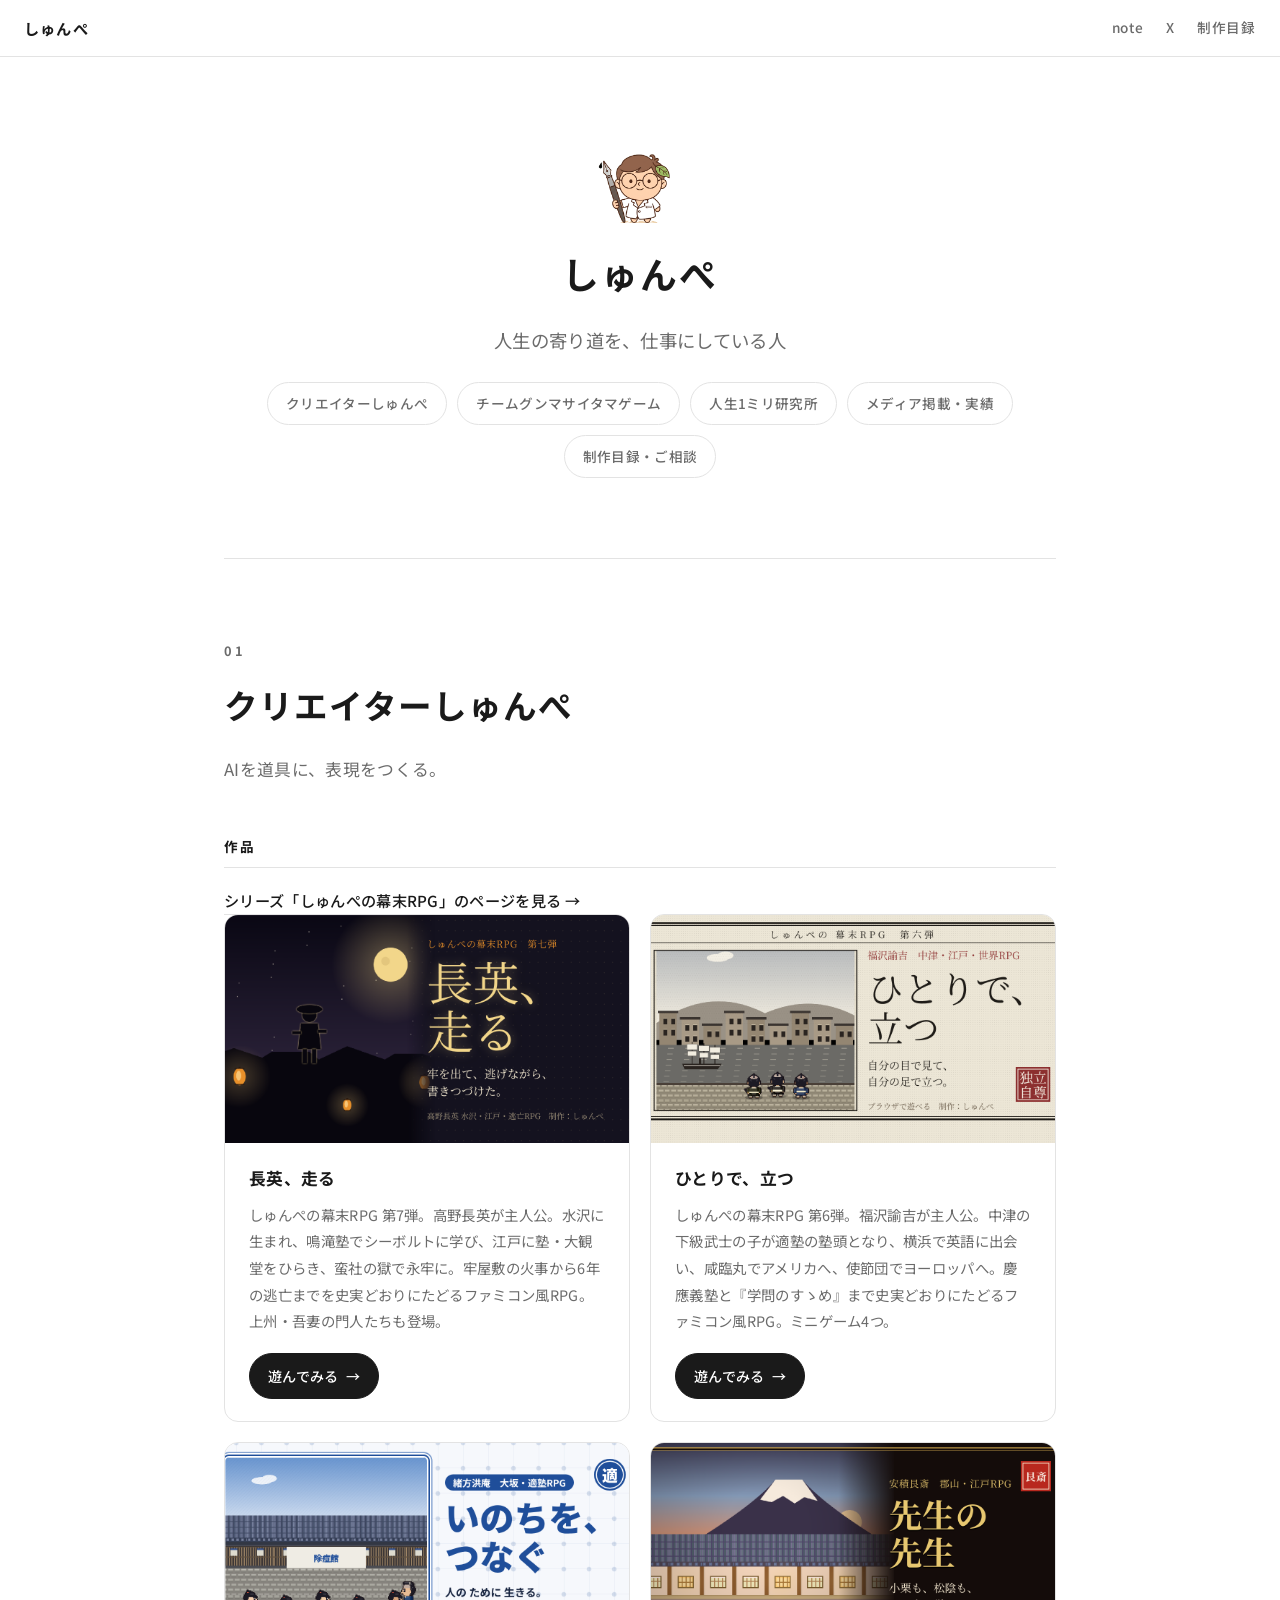
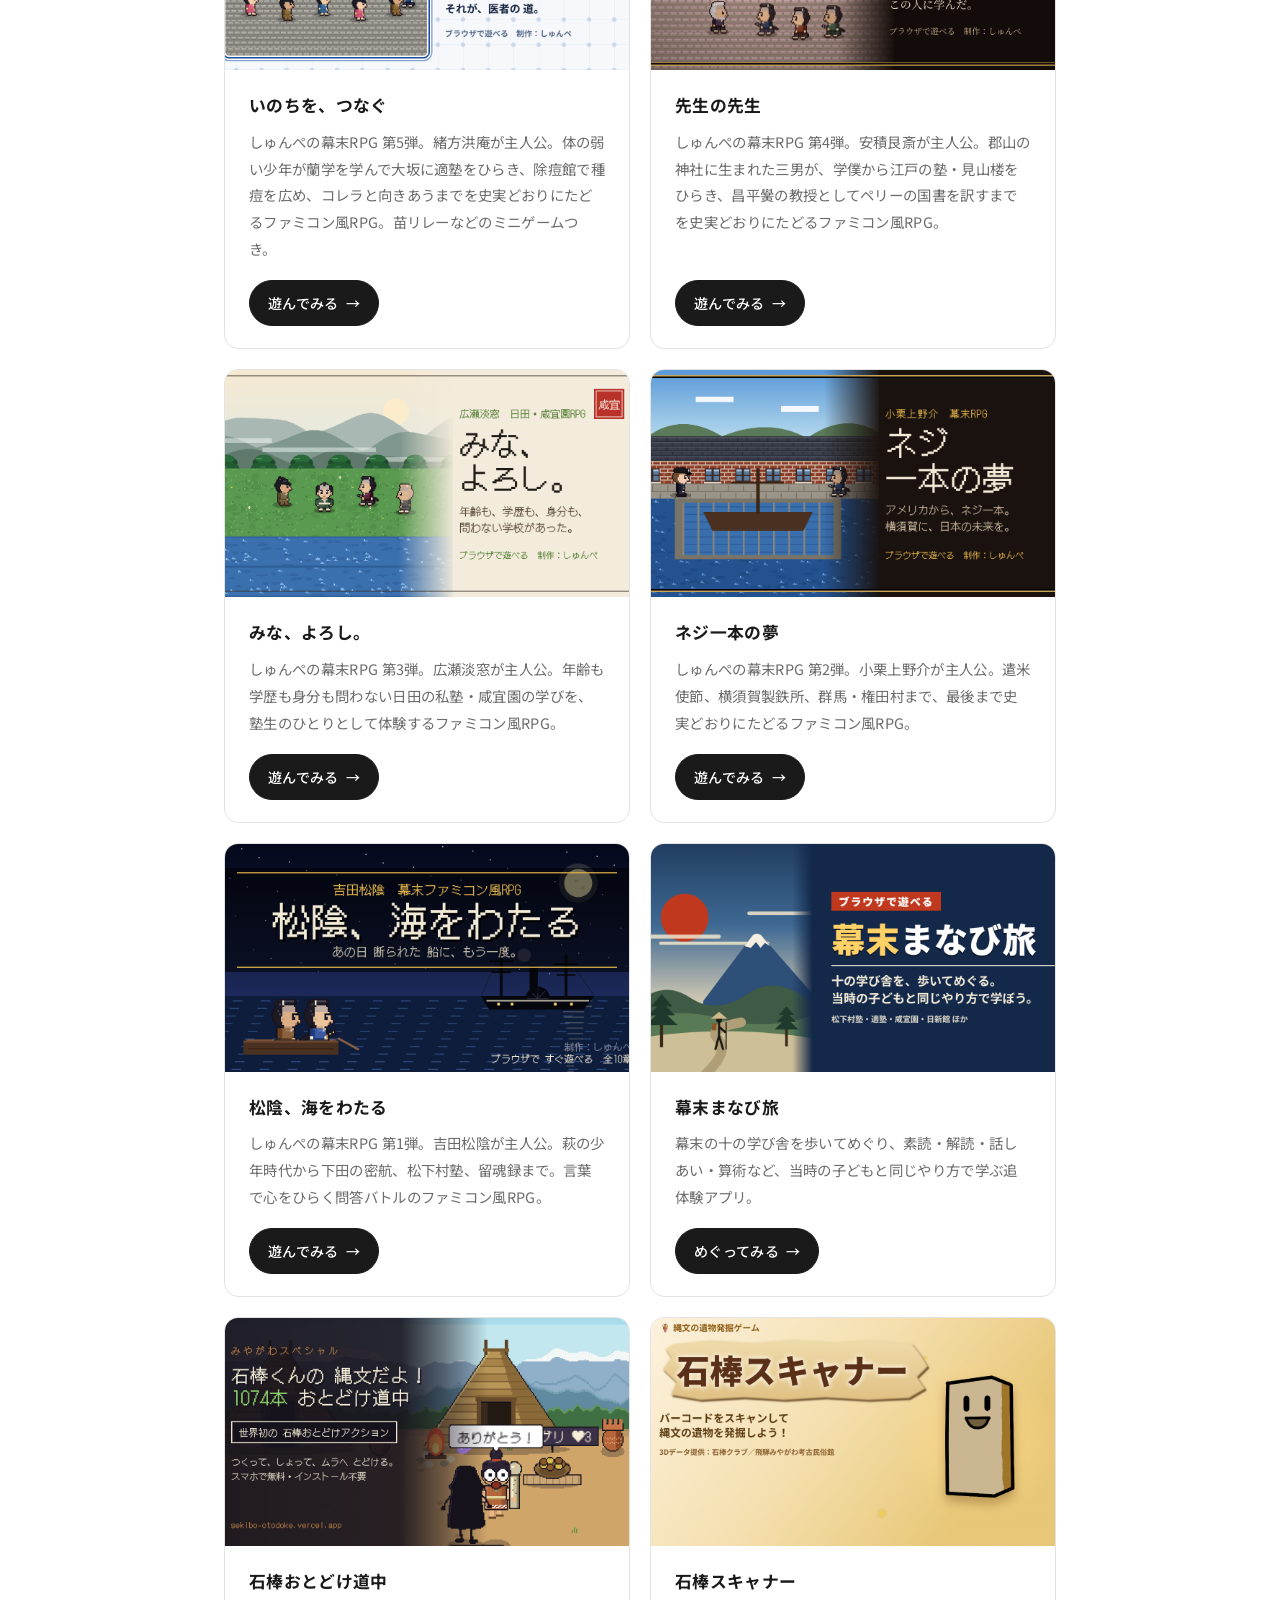
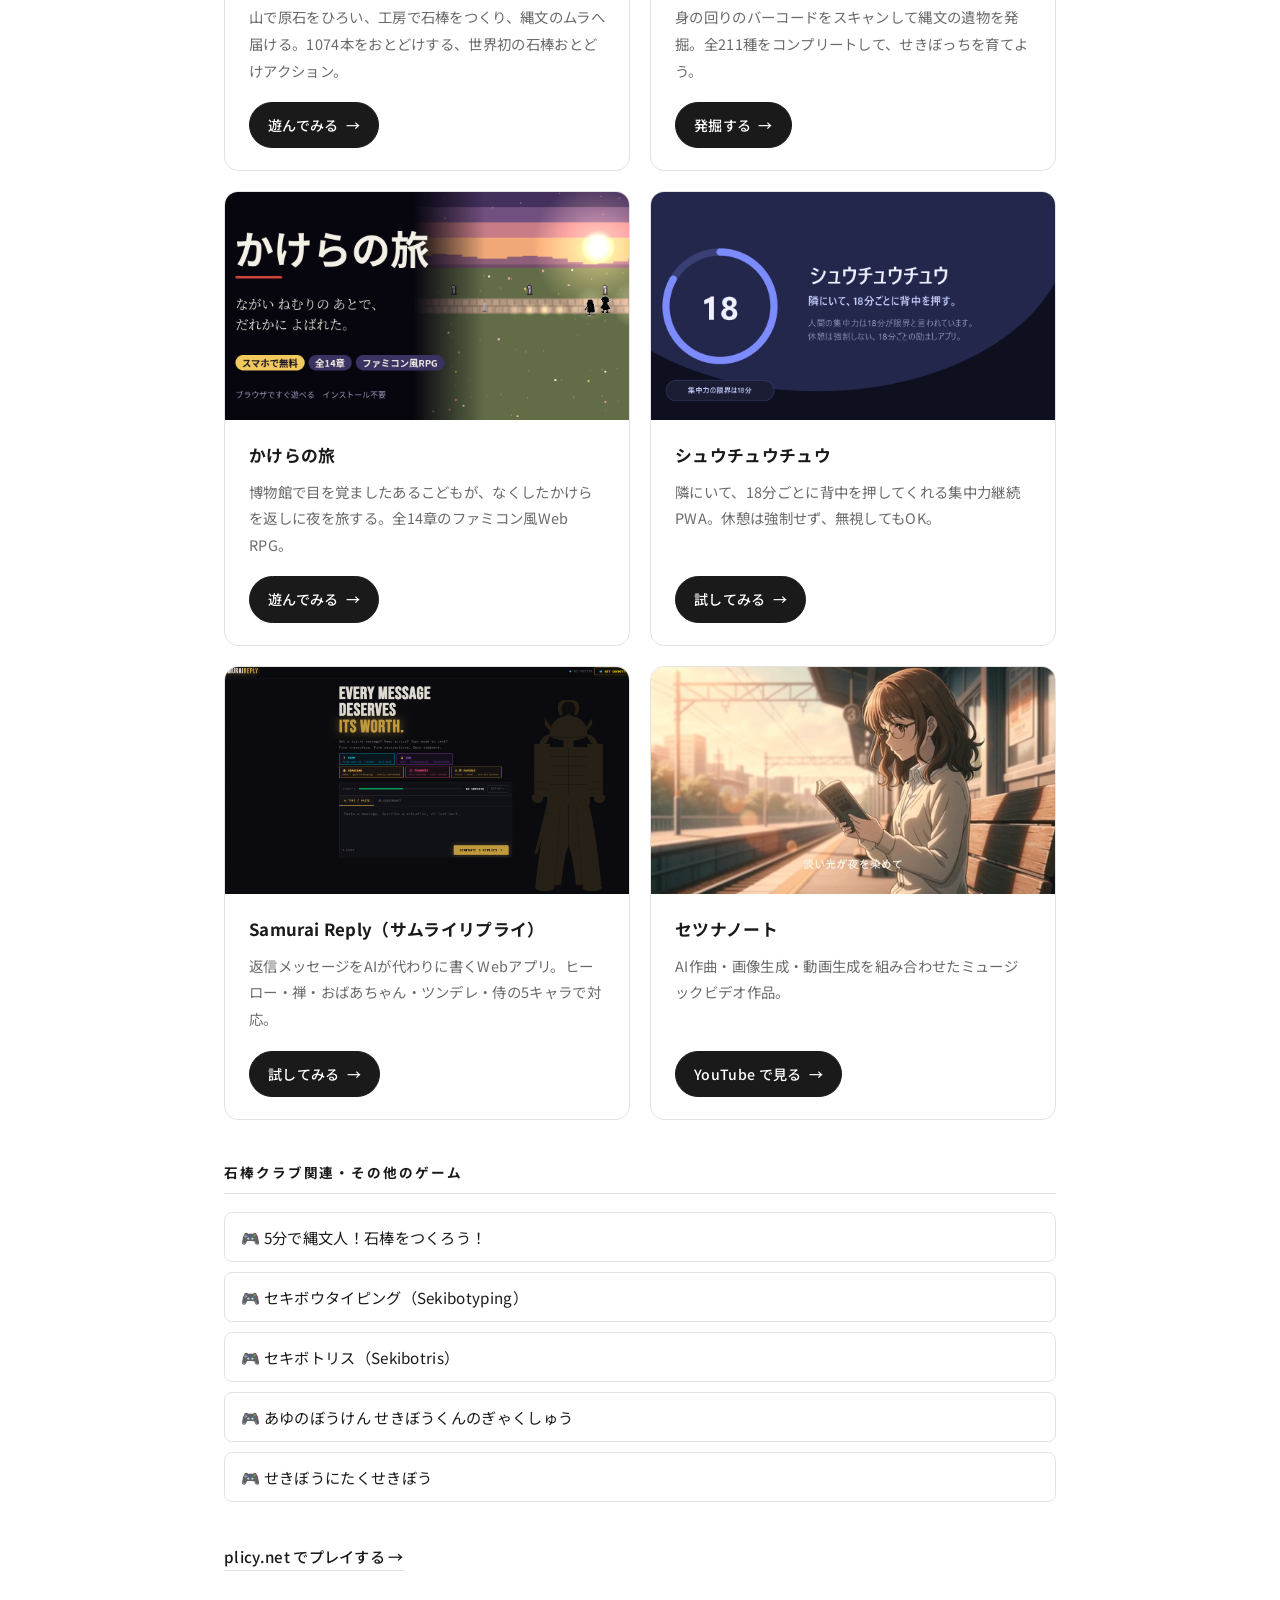
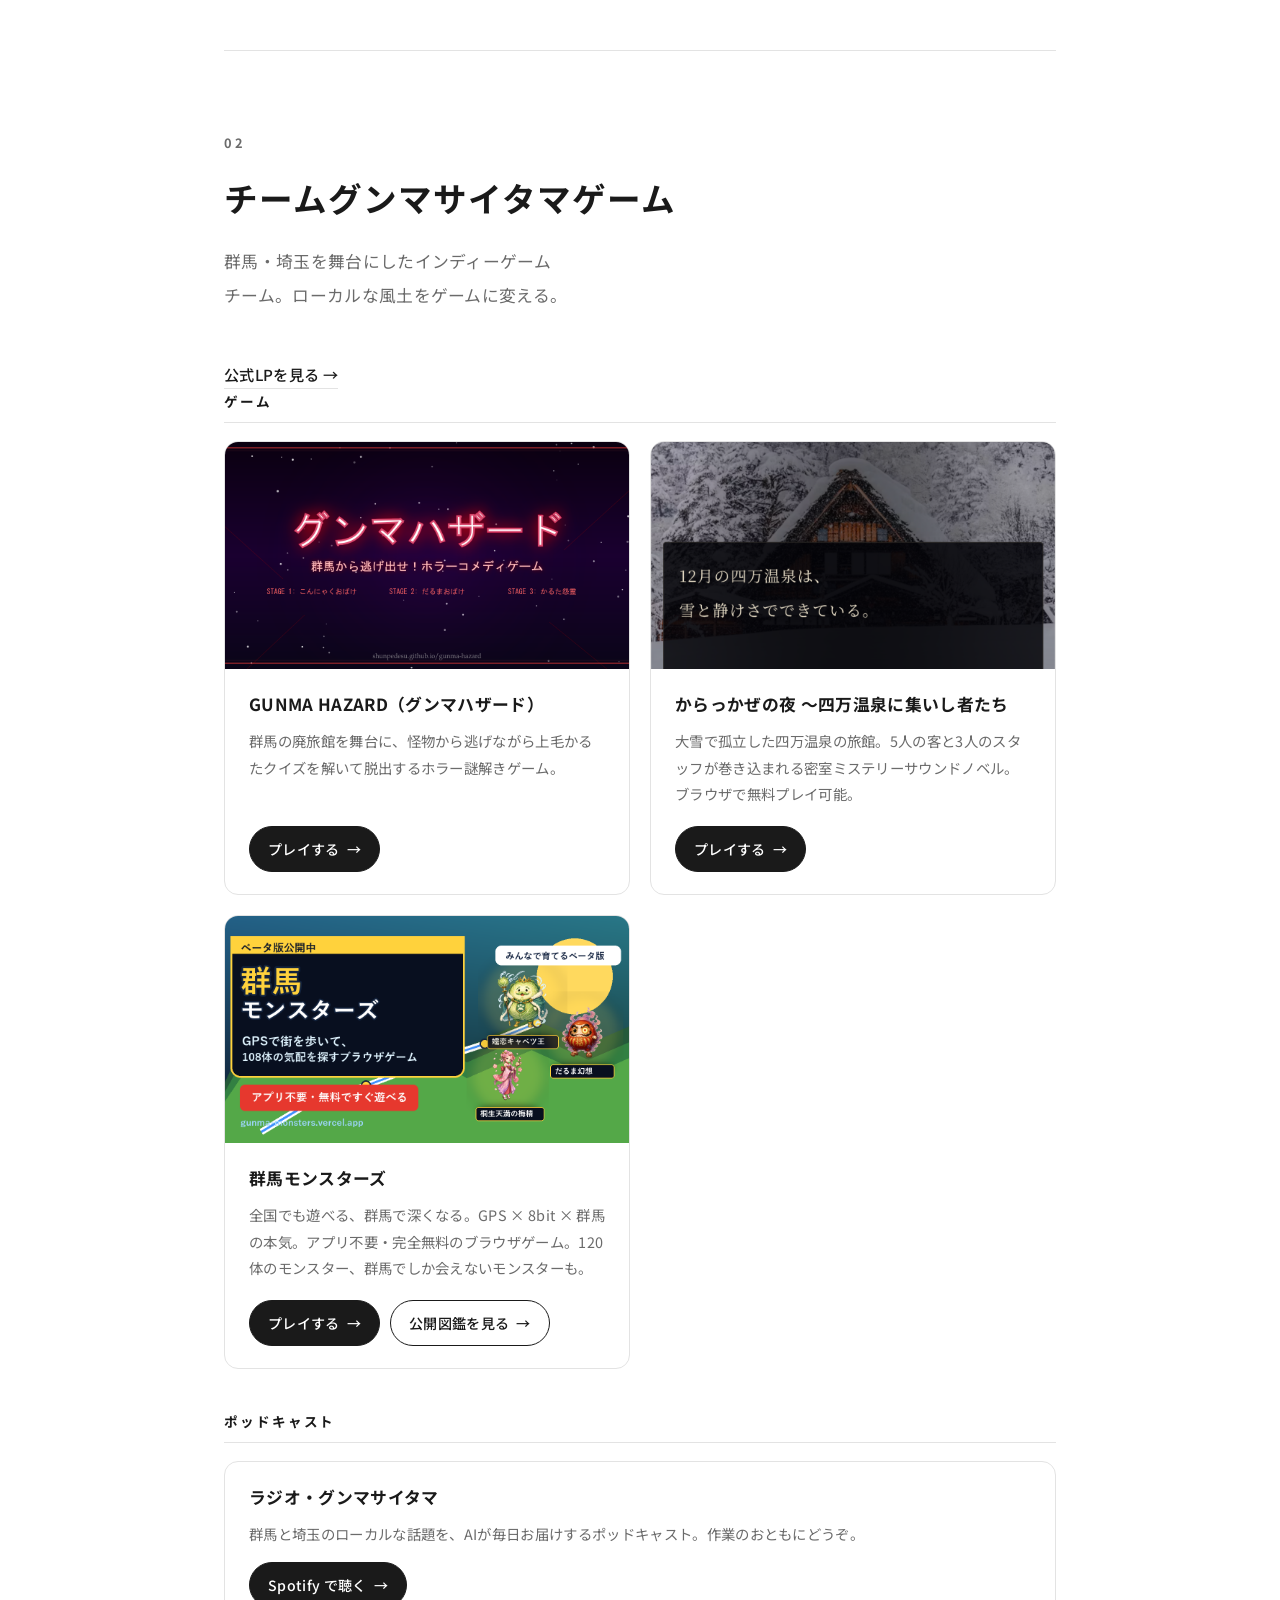
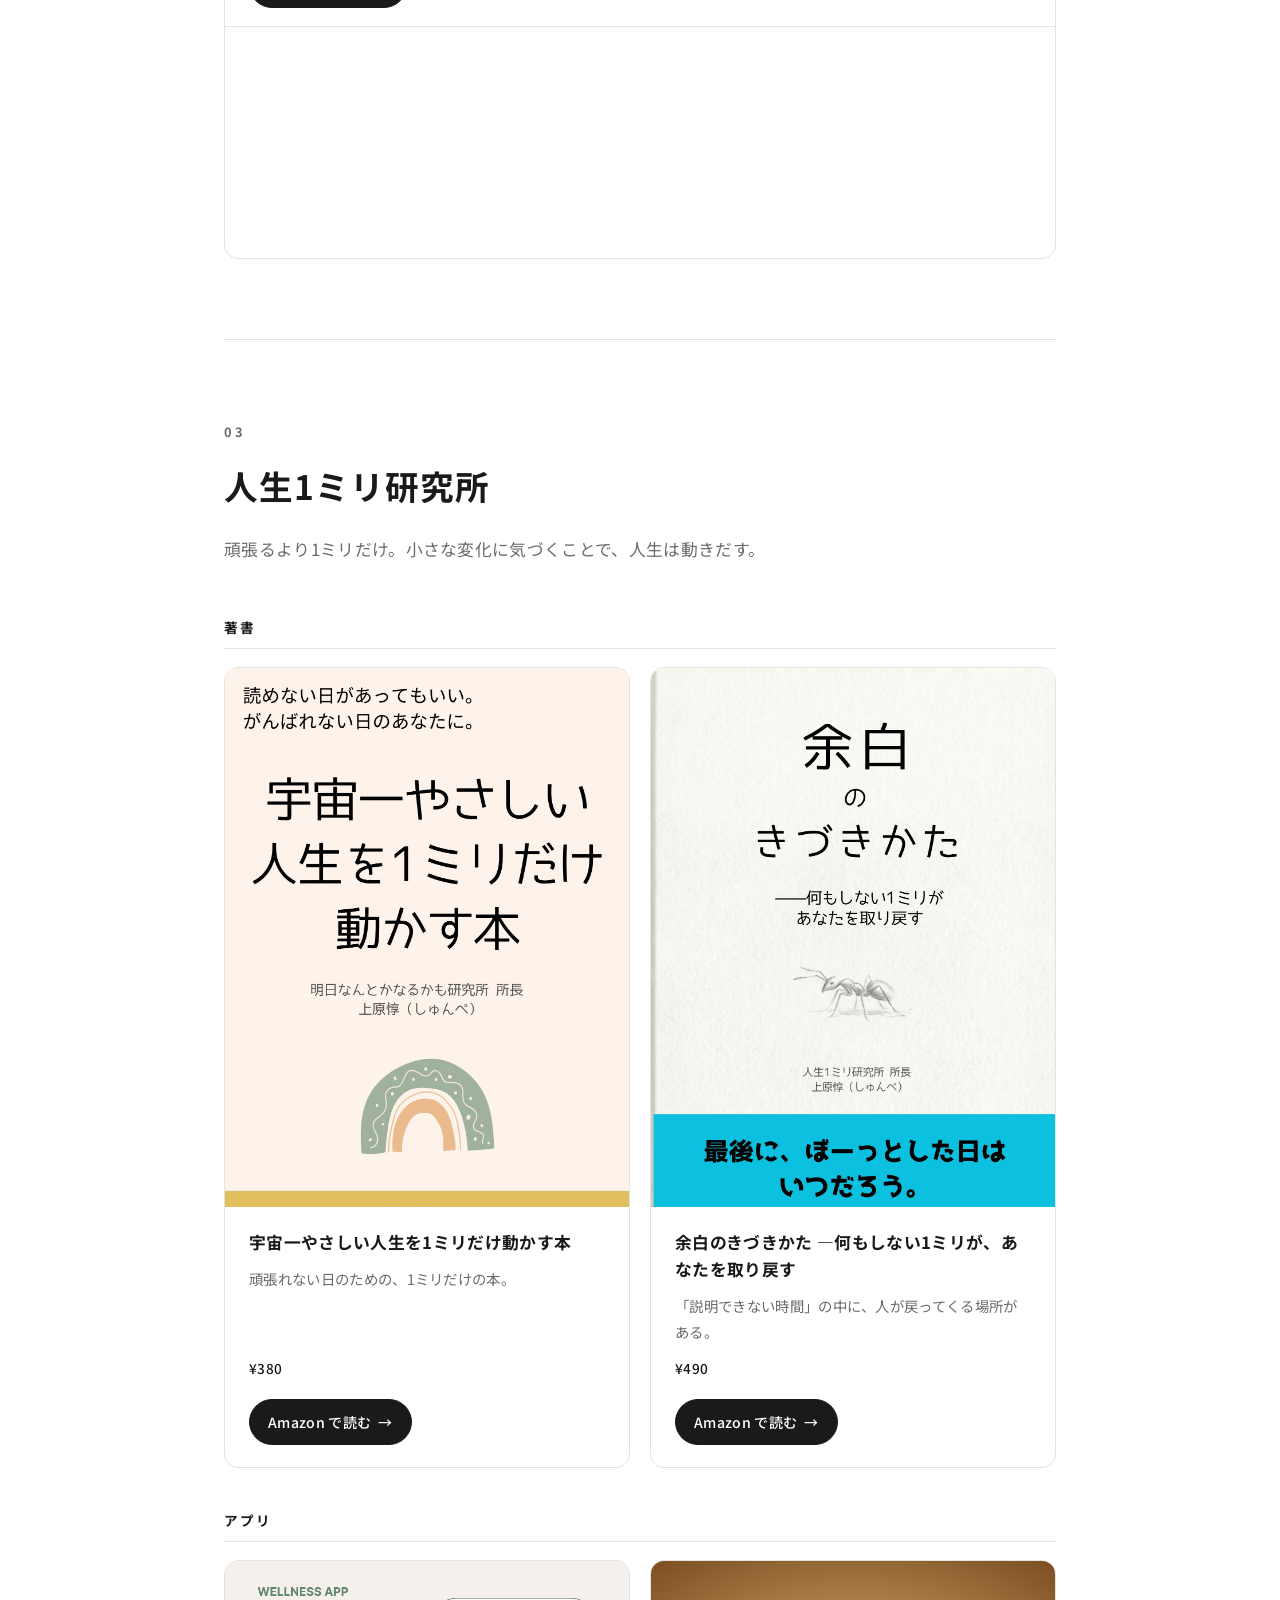
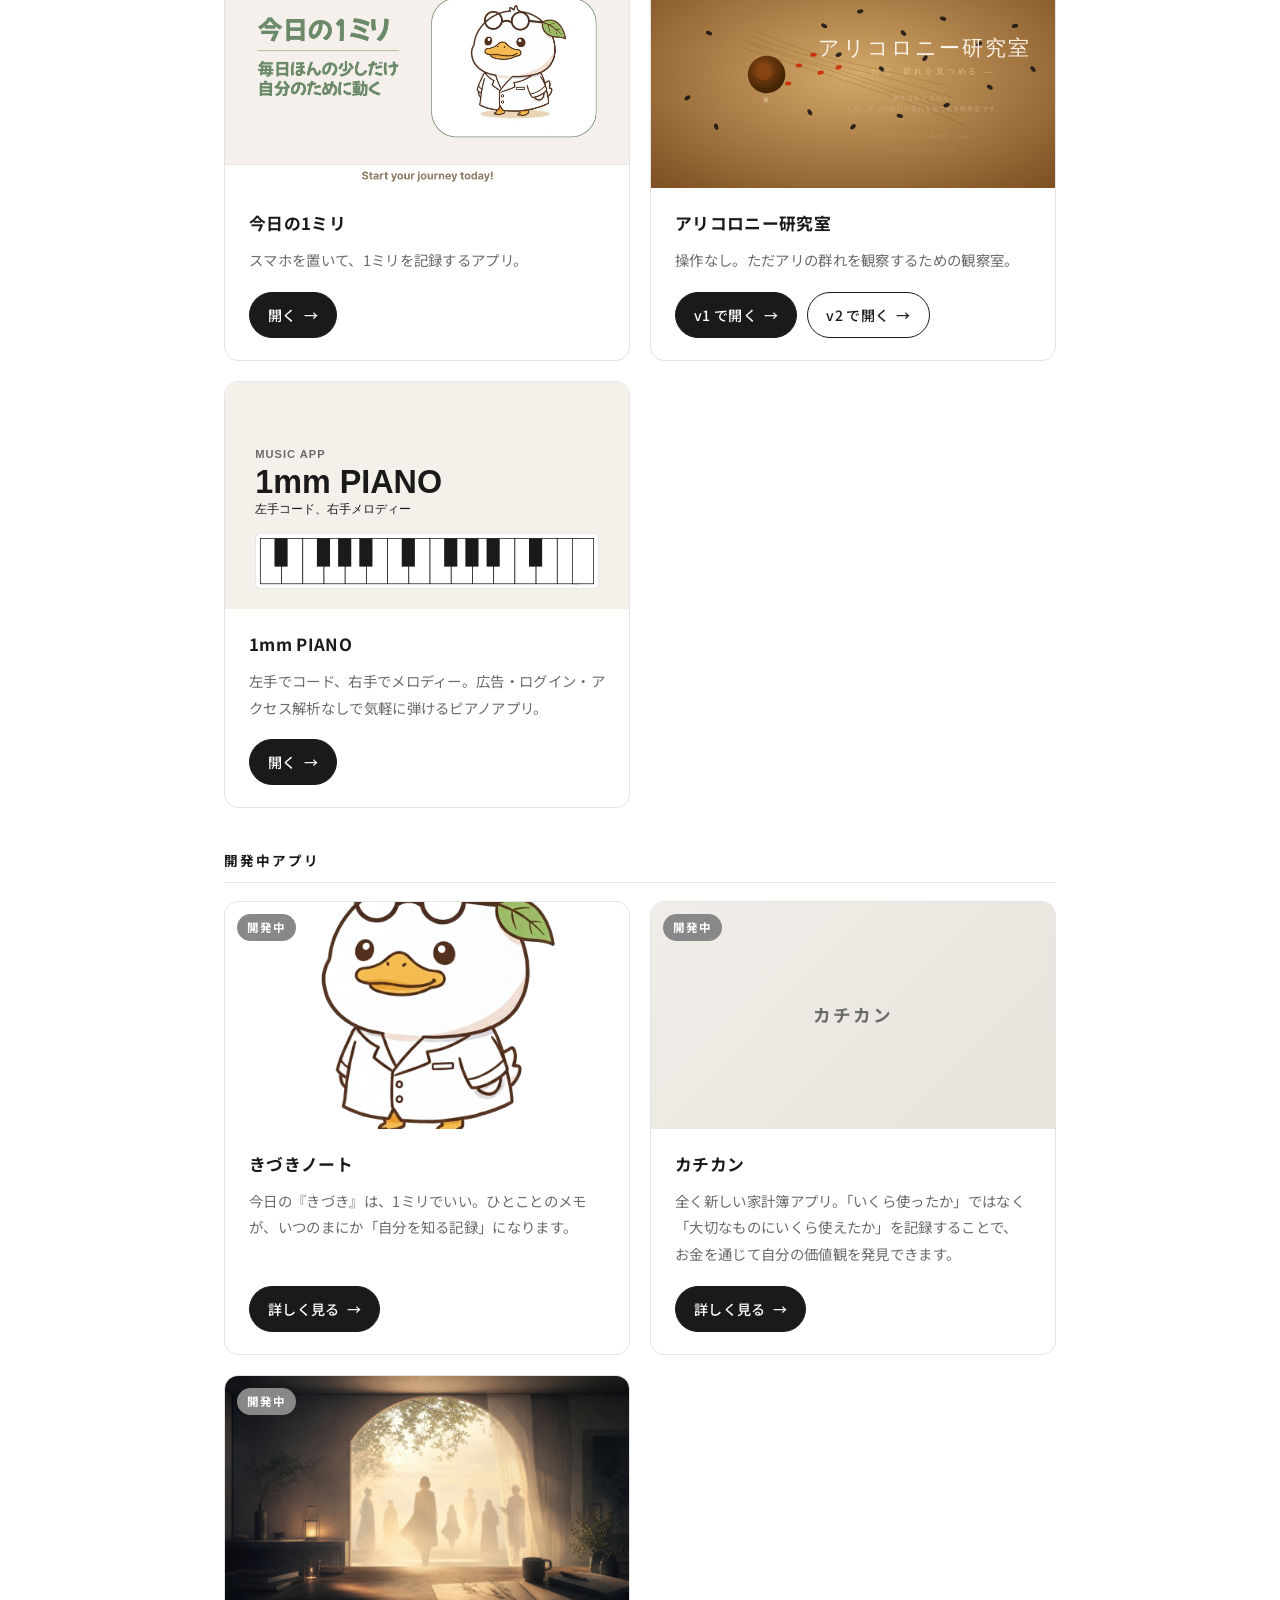
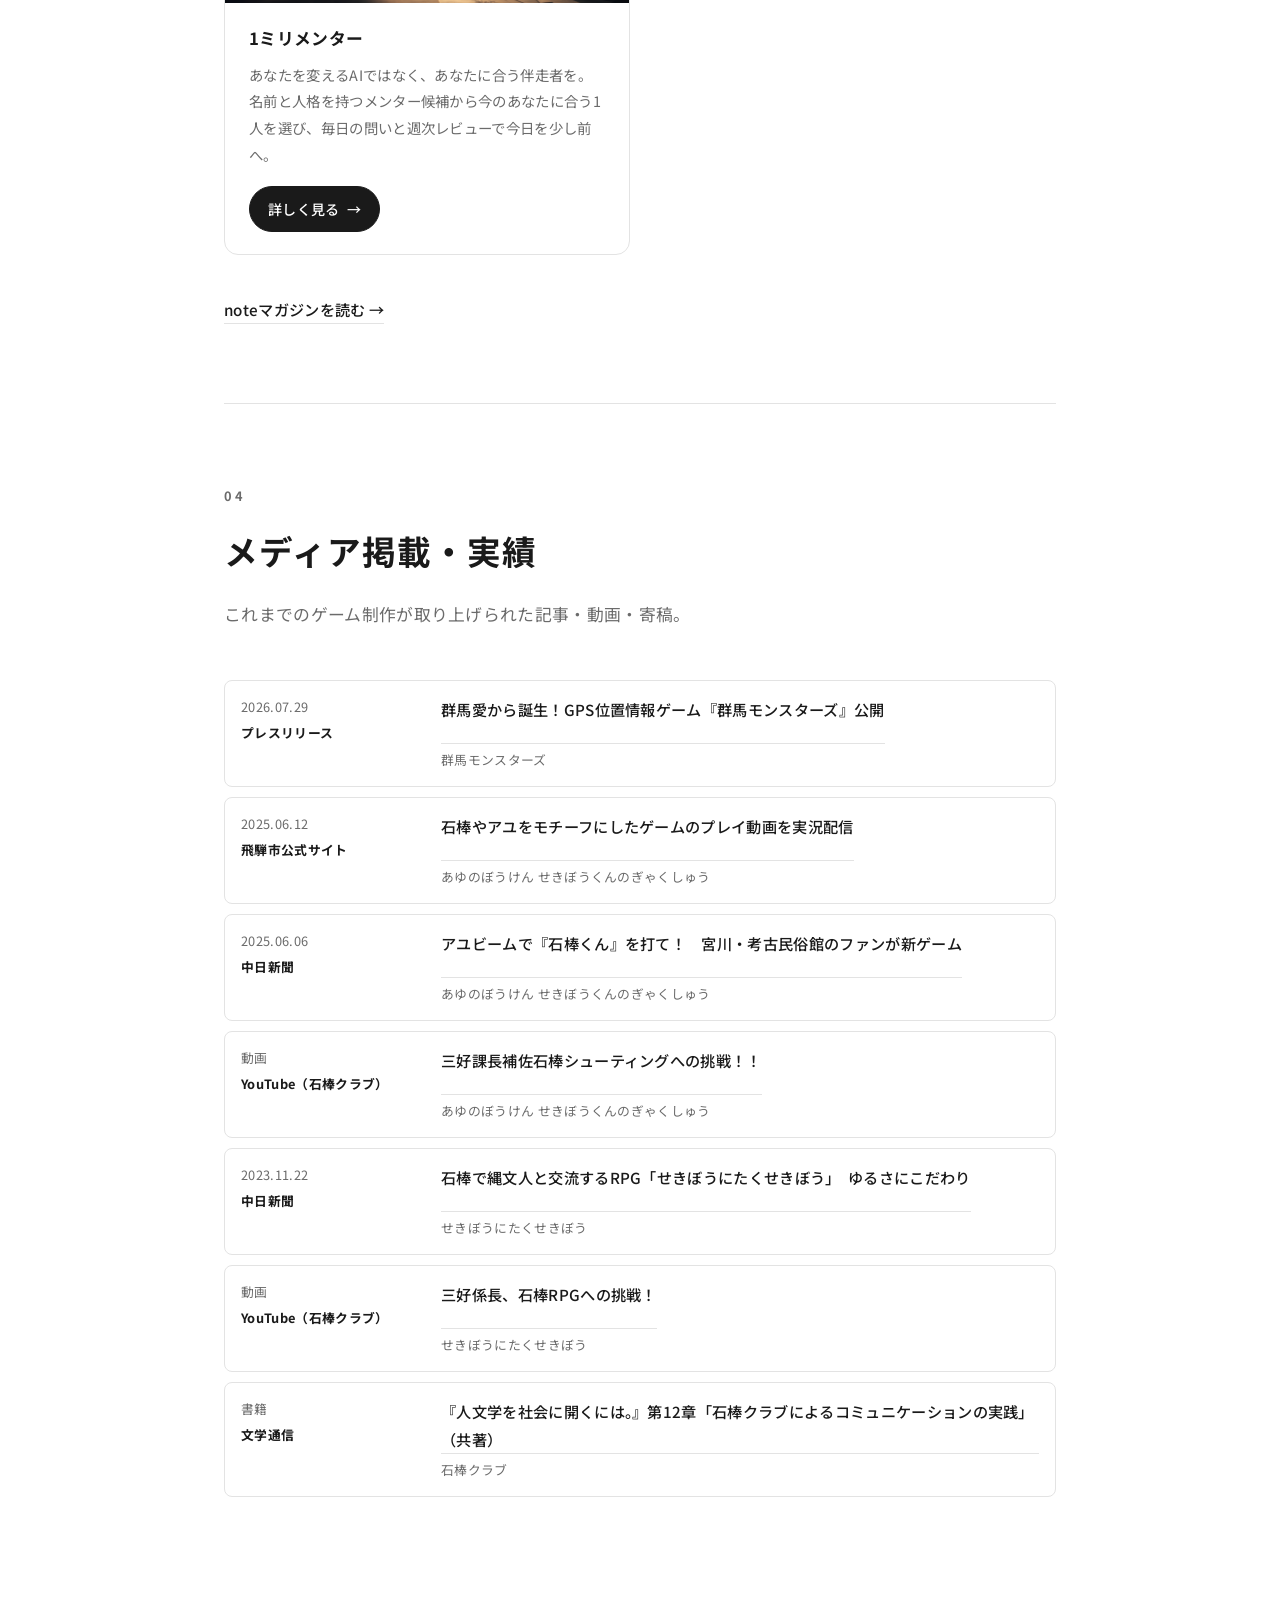
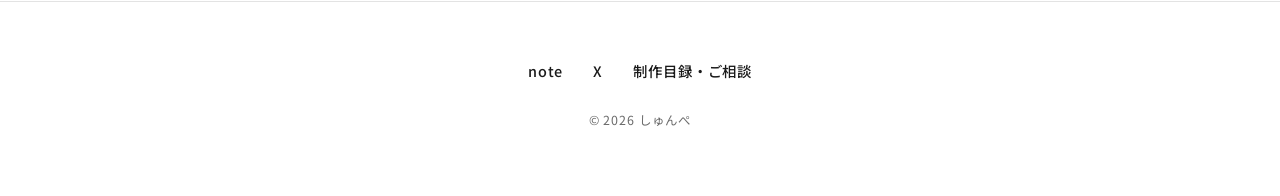
==== index.html @ 775817af "個人LP: しゅんぺの幕末RPG 第7弾『長英、走る』を追加（トップと制作目録） Co-Authored-By: Claude Opus 5.5 <noreply@anthropic.com> Cla" ====
<!DOCTYPE html>
<html lang="ja">
<head>
  <meta charset="UTF-8" />
  <meta name="viewport" content="width=device-width, initial-scale=1.0" />
  <script>window.addEventListener('beforeinstallprompt', (e) => e.preventDefault());</script>
  <title>しゅんぺ | 人生1ミリ研究所 × チームグンマサイタマゲーム × クリエイター</title>
  <meta name="description" content="人生の寄り道を、仕事にしている人。著書・アプリ・ゲーム・AI作品。" />

  <!-- OGP -->
  <meta property="og:type" content="website" />
  <meta property="og:site_name" content="しゅんぺ" />
  <meta property="og:locale" content="ja_JP" />
  <meta property="og:title" content="しゅんぺ | 人生1ミリ研究所 × チームグンマサイタマゲーム × クリエイター" />
  <meta property="og:description" content="人生の寄り道を、仕事にしている人。著書・アプリ・ゲーム・AI作品。" />
  <meta property="og:url" content="https://shunpedesu.github.io/" />
  <meta property="og:image" content="https://shunpedesu.github.io/ogp.png" />
  <meta property="og:image:width" content="1200" />
  <meta property="og:image:height" content="630" />
  <meta name="twitter:card" content="summary_large_image" />
  <meta name="twitter:site" content="@shunpedesu" />
  <meta name="twitter:title" content="しゅんぺ | 人生1ミリ研究所 × チームグンマサイタマゲーム × クリエイター" />
  <meta name="twitter:description" content="人生の寄り道を、仕事にしている人。著書・アプリ・ゲーム・AI作品。" />
  <meta name="twitter:image" content="https://shunpedesu.github.io/ogp.png" />
  <link rel="canonical" href="https://shunpedesu.github.io/" />
  <meta name="google-site-verification" content="9TAWqFAkOAfutioEZHeqIKtwXKufARCQGEpcP7huHgw" />

  <!-- Fonts -->
  <link rel="preconnect" href="https://fonts.googleapis.com" />
  <link rel="preconnect" href="https://fonts.gstatic.com" crossorigin />
  <link href="https://fonts.googleapis.com/css2?family=Noto+Sans+JP:wght@300;400;500;700&display=swap" rel="stylesheet" />

  <link rel="manifest" href="manifest.json" />
  <link rel="icon" href="data:image/svg+xml,<svg xmlns='http://www.w3.org/2000/svg' viewBox='0 0 100 100'><text y='.9em' font-size='90'>🔬</text></svg>" />
  <link rel="stylesheet" href="style.css" />
</head>
<body>
  <!-- HEADER -->
  <header class="site-header">
    <a class="site-header__name" href="#top">しゅんぺ</a>
    <nav class="site-header__links" aria-label="ソーシャルリンク">
      <a href="https://note.com/shunpedesu" target="_blank" rel="noopener noreferrer">note</a>
      <a href="https://x.com/shunpedesu" target="_blank" rel="noopener noreferrer">X</a>
      <a href="works/">制作目録</a>
    </nav>
  </header>

  <main id="top">
    <!-- HERO -->
    <section class="hero" aria-label="紹介">
      <img class="hero__illust reveal" src="img/shunpe.png" alt="しゅんぺ イラスト" />
      <h1 class="hero__name reveal" style="--delay:.06s">しゅんぺ</h1>
      <p class="hero__catch reveal" style="--delay:.12s">人生の寄り道を、仕事にしている人</p>
      <nav class="hero__nav reveal" style="--delay:.18s" aria-label="セクションへ移動">
        <a class="hero__nav-btn" href="#sec-creator">クリエイターしゅんぺ</a>
        <a class="hero__nav-btn" href="#sec-gunma">チームグンマサイタマゲーム</a>
        <a class="hero__nav-btn" href="#sec-1mm">人生1ミリ研究所</a>
        <a class="hero__nav-btn" href="#sec-media">メディア掲載・実績</a>
        <a class="hero__nav-btn" href="works/">制作目録・ご相談</a>
      </nav>
    </section>

    <hr class="sep" />

    <!-- セクション① クリエイターしゅんぺ -->
    <section id="sec-creator" class="project" aria-label="クリエイターしゅんぺ">
      <header class="project__head reveal">
        <p class="project__index">01</p>
        <h2 class="project__title">クリエイターしゅんぺ</h2>
        <p class="project__lead">AIを道具に、表現をつくる。</p>
      </header>

      <div class="group">
        <h3 class="group__label reveal">作品</h3>
        <p style="margin-top:0" class="project__more reveal">
          <a href="https://shunpe-bakumatsu-rpg.vercel.app/" target="_blank" rel="noopener noreferrer">シリーズ「しゅんぺの幕末RPG」のページを見る <span aria-hidden="true">&rarr;</span></a>
        </p>
        <div class="cards">
          <article class="card reveal">
            <img class="card__thumb" src="img/choei-hashiru.png" alt="長英、走る" loading="lazy" />
            <div class="card__body">
              <h4 class="card__title">長英、走る</h4>
              <p class="card__desc">しゅんぺの幕末RPG 第7弾。高野長英が主人公。水沢に生まれ、鳴滝塾でシーボルトに学び、江戸に塾・大観堂をひらき、蛮社の獄で永牢に。牢屋敷の火事から6年の逃亡までを史実どおりにたどるファミコン風RPG。上州・吾妻の門人たちも登場。</p>
              <div class="card__actions">
                <a class="btn" href="https://choei-hashiru.vercel.app/" target="_blank" rel="noopener noreferrer">遊んでみる<span aria-hidden="true">&rarr;</span></a>
              </div>
            </div>
          </article>
          <article class="card reveal">
            <img class="card__thumb" src="img/hitori-de-tatsu.png" alt="ひとりで、立つ" loading="lazy" />
            <div class="card__body">
              <h4 class="card__title">ひとりで、立つ</h4>
              <p class="card__desc">しゅんぺの幕末RPG 第6弾。福沢諭吉が主人公。中津の下級武士の子が適塾の塾頭となり、横浜で英語に出会い、咸臨丸でアメリカへ、使節団でヨーロッパへ。慶應義塾と『学問のすゝめ』まで史実どおりにたどるファミコン風RPG。ミニゲーム4つ。</p>
              <div class="card__actions">
                <a class="btn" href="https://hitori-de-tatsu.vercel.app/" target="_blank" rel="noopener noreferrer">遊んでみる<span aria-hidden="true">&rarr;</span></a>
              </div>
            </div>
          </article>
          <article class="card reveal">
            <img class="card__thumb" src="img/inochi-wo-tsunagu.png" alt="いのちを、つなぐ" loading="lazy" />
            <div class="card__body">
              <h4 class="card__title">いのちを、つなぐ</h4>
              <p class="card__desc">しゅんぺの幕末RPG 第5弾。緒方洪庵が主人公。体の弱い少年が蘭学を学んで大坂に適塾をひらき、除痘館で種痘を広め、コレラと向きあうまでを史実どおりにたどるファミコン風RPG。苗リレーなどのミニゲームつき。</p>
              <div class="card__actions">
                <a class="btn" href="https://inochi-wo-tsunagu.vercel.app/" target="_blank" rel="noopener noreferrer">遊んでみる<span aria-hidden="true">&rarr;</span></a>
              </div>
            </div>
          </article>
          <article class="card reveal">
            <img class="card__thumb" src="img/sensei-no-sensei.png" alt="先生の先生" loading="lazy" />
            <div class="card__body">
              <h4 class="card__title">先生の先生</h4>
              <p class="card__desc">しゅんぺの幕末RPG 第4弾。安積艮斎が主人公。郡山の神社に生まれた三男が、学僕から江戸の塾・見山楼をひらき、昌平黌の教授としてペリーの国書を訳すまでを史実どおりにたどるファミコン風RPG。</p>
              <div class="card__actions">
                <a class="btn" href="https://sensei-no-sensei.vercel.app/" target="_blank" rel="noopener noreferrer">遊んでみる<span aria-hidden="true">&rarr;</span></a>
              </div>
            </div>
          </article>
          <article class="card reveal" style="--delay:0.03s">
            <img class="card__thumb" src="img/minayoroshi.png" alt="みな、よろし。" loading="lazy" />
            <div class="card__body">
              <h4 class="card__title">みな、よろし。</h4>
              <p class="card__desc">しゅんぺの幕末RPG 第3弾。広瀬淡窓が主人公。年齢も学歴も身分も問わない日田の私塾・咸宜園の学びを、塾生のひとりとして体験するファミコン風RPG。</p>
              <div class="card__actions">
                <a class="btn" href="https://minayoroshi.vercel.app/" target="_blank" rel="noopener noreferrer">遊んでみる<span aria-hidden="true">&rarr;</span></a>
              </div>
            </div>
          </article>
          <article class="card reveal" style="--delay:0.06s">
            <img class="card__thumb" src="img/oguri-neji.png" alt="ネジ一本の夢" loading="lazy" />
            <div class="card__body">
              <h4 class="card__title">ネジ一本の夢</h4>
              <p class="card__desc">しゅんぺの幕末RPG 第2弾。小栗上野介が主人公。遣米使節、横須賀製鉄所、群馬・権田村まで、最後まで史実どおりにたどるファミコン風RPG。</p>
              <div class="card__actions">
                <a class="btn" href="https://oguri-neji.vercel.app/" target="_blank" rel="noopener noreferrer">遊んでみる<span aria-hidden="true">&rarr;</span></a>
              </div>
            </div>
          </article>
          <article class="card reveal" style="--delay:0.12s">
            <img class="card__thumb" src="img/shoin-umi-wo-wataru.png" alt="松陰、海をわたる" loading="lazy" />
            <div class="card__body">
              <h4 class="card__title">松陰、海をわたる</h4>
              <p class="card__desc">しゅんぺの幕末RPG 第1弾。吉田松陰が主人公。萩の少年時代から下田の密航、松下村塾、留魂録まで。言葉で心をひらく問答バトルのファミコン風RPG。</p>
              <div class="card__actions">
                <a class="btn" href="https://shoin-umi-wo-wataru.vercel.app/" target="_blank" rel="noopener noreferrer">遊んでみる<span aria-hidden="true">&rarr;</span></a>
              </div>
            </div>
          </article>
          <article class="card reveal" style="--delay:0.18s">
            <img class="card__thumb" src="img/bakumatsu-manabi-tabi.png" alt="幕末まなび旅" loading="lazy" />
            <div class="card__body">
              <h4 class="card__title">幕末まなび旅</h4>
              <p class="card__desc">幕末の十の学び舎を歩いてめぐり、素読・解読・話しあい・算術など、当時の子どもと同じやり方で学ぶ追体験アプリ。</p>
              <div class="card__actions">
                <a class="btn" href="https://shunpedesu.github.io/bakumatsu-manabi-tabi/" target="_blank" rel="noopener noreferrer">めぐってみる<span aria-hidden="true">&rarr;</span></a>
              </div>
            </div>
          </article>
          <article class="card reveal" style="--delay:0.24s">
            <img class="card__thumb" src="img/sekibo-otodoke.png" alt="石棒おとどけ道中" loading="lazy" />
            <div class="card__body">
              <h4 class="card__title">石棒おとどけ道中</h4>
              <p class="card__desc">山で原石をひろい、工房で石棒をつくり、縄文のムラへ届ける。1074本をおとどけする、世界初の石棒おとどけアクション。</p>
              <div class="card__actions">
                <a class="btn" href="https://sekibo-otodoke-lp.vercel.app/" target="_blank" rel="noopener noreferrer">遊んでみる<span aria-hidden="true">&rarr;</span></a>
              </div>
            </div>
          </article>
          <article class="card reveal" style="--delay:0.30s">
            <img class="card__thumb" src="img/sekibo-scanner.png" alt="石棒スキャナー" loading="lazy" />
            <div class="card__body">
              <h4 class="card__title">石棒スキャナー</h4>
              <p class="card__desc">身の回りのバーコードをスキャンして縄文の遺物を発掘。全211種をコンプリートして、せきぼっちを育てよう。</p>
              <div class="card__actions">
                <a class="btn" href="https://shunpedesu.github.io/sekibo-scanner/lp/" target="_blank" rel="noopener noreferrer">発掘する<span aria-hidden="true">&rarr;</span></a>
              </div>
            </div>
          </article>
          <article class="card reveal" style="--delay:0.36s">
            <img class="card__thumb" src="img/kakera-no-tabi.png" alt="かけらの旅" loading="lazy" />
            <div class="card__body">
              <h4 class="card__title">かけらの旅</h4>
              <p class="card__desc">博物館で目を覚ましたあるこどもが、なくしたかけらを返しに夜を旅する。全14章のファミコン風Web RPG。</p>
              <div class="card__actions">
                <a class="btn" href="https://kakera-no-tabi-lp.vercel.app/" target="_blank" rel="noopener noreferrer">遊んでみる<span aria-hidden="true">&rarr;</span></a>
              </div>
            </div>
          </article>
          <article class="card reveal" style="--delay:0.42s">
            <img class="card__thumb" src="img/shu-chu-chu.png" alt="シュウチュウチュウ" loading="lazy" />
            <div class="card__body">
              <h4 class="card__title">シュウチュウチュウ</h4>
              <p class="card__desc">隣にいて、18分ごとに背中を押してくれる集中力継続PWA。休憩は強制せず、無視してもOK。</p>
              <div class="card__actions">
                <a class="btn" href="https://shu-chu-chu.vercel.app/app/" target="_blank" rel="noopener noreferrer">試してみる<span aria-hidden="true">&rarr;</span></a>
              </div>
            </div>
          </article>
          <article class="card reveal" style="--delay:0.48s">
            <img class="card__thumb" src="img/samurai.png" alt="Samurai Reply" loading="lazy" />
            <div class="card__body">
              <h4 class="card__title">Samurai Reply（サムライリプライ）</h4>
              <p class="card__desc">返信メッセージをAIが代わりに書くWebアプリ。ヒーロー・禅・おばあちゃん・ツンデレ・侍の5キャラで対応。</p>
              <div class="card__actions">
                <a class="btn" href="https://samurai-reply-lp.vercel.app/" target="_blank" rel="noopener noreferrer">試してみる<span aria-hidden="true">&rarr;</span></a>
              </div>
            </div>
          </article>
          <article class="card reveal" style="--delay:0.48s">
            <img class="card__thumb" src="img/setsuna.png" alt="セツナノート" loading="lazy" />
            <div class="card__body">
              <h4 class="card__title">セツナノート</h4>
              <p class="card__desc">AI作曲・画像生成・動画生成を組み合わせたミュージックビデオ作品。</p>
              <div class="card__actions">
                <a class="btn" href="https://www.youtube.com/@setsunanote" target="_blank" rel="noopener noreferrer">YouTube で見る<span aria-hidden="true">&rarr;</span></a>
              </div>
            </div>
          </article>
        </div>
      </div>

      <div class="group">
        <h3 class="group__label reveal">石棒クラブ関連・その他のゲーム</h3>
        <ul class="game-list reveal">
          <li>5分で縄文人！石棒をつくろう！</li>
          <li>セキボウタイピング（Sekibotyping）</li>
          <li>セキボトリス（Sekibotris）</li>
          <li>あゆのぼうけん せきぼうくんのぎゃくしゅう</li>
          <li>せきぼうにたくせきぼう</li>
        </ul>
        <p class="project__more reveal">
          <a href="https://plicy.net/User/59668" target="_blank" rel="noopener noreferrer">plicy.net でプレイする <span aria-hidden="true">&rarr;</span></a>
        </p>
      </div>
    </section>

    <hr class="sep" />

    <!-- セクション② チームグンマサイタマゲーム -->
    <section id="sec-gunma" class="project" aria-label="チームグンマサイタマゲーム">
      <header class="project__head reveal">
        <p class="project__index">02</p>
        <h2 class="project__title">チームグンマサイタマゲーム</h2>
        <p class="project__lead">群馬・埼玉を舞台にしたインディーゲームチーム。ローカルな風土をゲームに変える。</p>
      </header>

      <p class="project__more reveal">
        <a href="team-gunma-saitama-game/">公式LPを見る <span aria-hidden="true">&rarr;</span></a>
      </p>

      <div class="group">
        <h3 class="group__label reveal">ゲーム</h3>
        <div class="cards">
          <article class="card reveal">
            <img class="card__thumb" src="img/gunma-hazard.png" alt="GUNMA HAZARD キービジュアル" loading="lazy" />
            <div class="card__body">
              <h4 class="card__title">GUNMA HAZARD（グンマハザード）</h4>
              <p class="card__desc">群馬の廃旅館を舞台に、怪物から逃げながら上毛かるたクイズを解いて脱出するホラー謎解きゲーム。</p>
              <div class="card__actions">
                <a class="btn" href="https://shunpedesu.github.io/gunma-hazard/lp/" target="_blank" rel="noopener noreferrer">プレイする<span aria-hidden="true">&rarr;</span></a>
              </div>
            </div>
          </article>
          <article class="card reveal" style="--delay:.06s">
            <img class="card__thumb" src="img/karakkaze.png" alt="からっかぜの夜 スクリーンショット" loading="lazy" />
            <div class="card__body">
              <h4 class="card__title">からっかぜの夜 ～四万温泉に集いし者たち</h4>
              <p class="card__desc">大雪で孤立した四万温泉の旅館。5人の客と3人のスタッフが巻き込まれる密室ミステリーサウンドノベル。ブラウザで無料プレイ可能。</p>
              <div class="card__actions">
                <a class="btn" href="https://shunpedesu.github.io/karakkaze-lp/" target="_blank" rel="noopener noreferrer">プレイする<span aria-hidden="true">&rarr;</span></a>
              </div>
            </div>
          </article>
          <article class="card reveal" style="--delay:.12s">
            <img class="card__thumb" src="img/gunma-monsters.png" alt="群馬モンスターズ" loading="lazy" />
            <div class="card__body">
              <h4 class="card__title">群馬モンスターズ</h4>
              <p class="card__desc">全国でも遊べる、群馬で深くなる。GPS × 8bit × 群馬の本気。アプリ不要・完全無料のブラウザゲーム。120体のモンスター、群馬でしか会えないモンスターも。</p>
              <div class="card__actions">
                <a class="btn" href="https://gunma-monsters.vercel.app/lp.html" target="_blank" rel="noopener noreferrer">プレイする<span aria-hidden="true">&rarr;</span></a>
                <a class="btn btn--ghost" href="https://gunma-monsters.vercel.app/dex/" target="_blank" rel="noopener noreferrer">公開図鑑を見る<span aria-hidden="true">&rarr;</span></a>
              </div>
            </div>
          </article>
        </div>
      </div>

      <div class="group">
        <h3 class="group__label reveal">ポッドキャスト</h3>
        <div class="podcast reveal">
          <div class="podcast__body">
            <h4 class="podcast__title">ラジオ・グンマサイタマ</h4>
            <p class="podcast__desc">群馬と埼玉のローカルな話題を、AIが毎日お届けするポッドキャスト。作業のおともにどうぞ。</p>
            <div class="podcast__actions">
              <a class="btn" href="https://open.spotify.com/show/033Nx6hE7l69wFzdDq6xWj" target="_blank" rel="noopener noreferrer">Spotify で聴く<span aria-hidden="true">&rarr;</span></a>
            </div>
          </div>
          <iframe class="podcast__player" title="ラジオ・グンマサイタマ（Spotify）" src="https://open.spotify.com/embed/show/033Nx6hE7l69wFzdDq6xWj?utm_source=generator" width="100%" height="232" frameborder="0" allow="autoplay; clipboard-write; encrypted-media; fullscreen; picture-in-picture" loading="lazy"></iframe>
        </div>
      </div>

    </section>

    <hr class="sep" />

    <!-- セクション③ 人生1ミリ研究所 -->
    <section id="sec-1mm" class="project" aria-label="人生1ミリ研究所">
      <header class="project__head reveal">
        <p class="project__index">03</p>
        <h2 class="project__title">人生1ミリ研究所</h2>
        <p class="project__lead">頑張るより1ミリだけ。小さな変化に気づくことで、人生は動きだす。</p>
      </header>

      <div class="group">
        <h3 class="group__label reveal">著書</h3>
        <div class="cards">
          <article class="card reveal">
            <img class="card__thumb card__thumb--book" src="img/1mm-book.jpg" alt="宇宙一やさしい人生を1ミリだけ動かす本 表紙" loading="lazy" />
            <div class="card__body">
              <h4 class="card__title">宇宙一やさしい人生を1ミリだけ動かす本</h4>
              <p class="card__desc">頑張れない日のための、1ミリだけの本。</p>
              <p class="card__price">¥380</p>
              <div class="card__actions">
                <a class="btn" href="https://www.amazon.co.jp/dp/B0G528SXVH" target="_blank" rel="noopener noreferrer">Amazon で読む<span aria-hidden="true">&rarr;</span></a>
              </div>
            </div>
          </article>
          <article class="card reveal" style="--delay:.06s">
            <img class="card__thumb card__thumb--book" src="img/yohaku.jpg" alt="余白のきづきかた 表紙" loading="lazy" />
            <div class="card__body">
              <h4 class="card__title">余白のきづきかた ―何もしない1ミリが、あなたを取り戻す</h4>
              <p class="card__desc">「説明できない時間」の中に、人が戻ってくる場所がある。</p>
              <p class="card__price">¥490</p>
              <div class="card__actions">
                <a class="btn" href="https://www.amazon.co.jp/dp/B0GR6Z1VVY" target="_blank" rel="noopener noreferrer">Amazon で読む<span aria-hidden="true">&rarr;</span></a>
              </div>
            </div>
          </article>
        </div>
      </div>

      <div class="group">
        <h3 class="group__label reveal">アプリ</h3>
        <div class="cards">
          <article class="card reveal">
            <img class="card__thumb" src="img/1mm-app.png" alt="今日の1ミリ アプリ" loading="lazy" />
            <div class="card__body">
              <h4 class="card__title">今日の1ミリ</h4>
              <p class="card__desc">スマホを置いて、1ミリを記録するアプリ。</p>
              <div class="card__actions">
                <a class="btn" href="https://shunpedesu.github.io/kyou-no-1mm-lp/" target="_blank" rel="noopener noreferrer">開く<span aria-hidden="true">&rarr;</span></a>
              </div>
            </div>
          </article>
          <article class="card reveal" style="--delay:.06s">
            <img class="card__thumb" src="img/ant-colony.svg" alt="アリコロニー研究室" loading="lazy" />
            <div class="card__body">
              <h4 class="card__title">アリコロニー研究室</h4>
              <p class="card__desc">操作なし。ただアリの群れを観察するための観察室。</p>
              <div class="card__actions">
                <a class="btn" href="https://ant-colony-app.vercel.app/" target="_blank" rel="noopener noreferrer">v1 で開く<span aria-hidden="true">&rarr;</span></a>
                <a class="btn btn--ghost" href="https://ant-colony-app-v2.vercel.app/" target="_blank" rel="noopener noreferrer">v2 で開く<span aria-hidden="true">&rarr;</span></a>
              </div>
            </div>
          </article>
          <article class="card reveal" style="--delay:.12s">
            <img class="card__thumb" src="img/1mm-piano.svg" alt="1mm PIANO" loading="lazy" />
            <div class="card__body">
              <h4 class="card__title">1mm PIANO</h4>
              <p class="card__desc">左手でコード、右手でメロディー。広告・ログイン・アクセス解析なしで気軽に弾けるピアノアプリ。</p>
              <div class="card__actions">
                <a class="btn" href="https://1mm-piano.vercel.app/" target="_blank" rel="noopener noreferrer">開く<span aria-hidden="true">&rarr;</span></a>
              </div>
            </div>
          </article>
        </div>
      </div>

      <div class="group">
        <h3 class="group__label reveal">開発中アプリ</h3>
        <div class="cards">
          <article class="card card--wip reveal">
            <img class="card__thumb" src="img/kizukinote.png" alt="きづきノート" loading="lazy" />
            <div class="card__body">
              <h4 class="card__title">きづきノート</h4>
              <p class="card__desc">今日の『きづき』は、1ミリでいい。ひとことのメモが、いつのまにか「自分を知る記録」になります。</p>
              <div class="card__actions">
                <a class="btn" href="https://kizukinote-lp.vercel.app/" target="_blank" rel="noopener noreferrer">詳しく見る<span aria-hidden="true">&rarr;</span></a>
              </div>
            </div>
          </article>
          <article class="card card--wip reveal" style="--delay:.06s">
            <div class="card__thumb card__thumb--placeholder" aria-hidden="true"><span>カチカン</span></div>
            <div class="card__body">
              <h4 class="card__title">カチカン</h4>
              <p class="card__desc">全く新しい家計簿アプリ。「いくら使ったか」ではなく「大切なものにいくら使えたか」を記録することで、お金を通じて自分の価値観を発見できます。</p>
              <div class="card__actions">
                <a class="btn" href="https://kachikan-lp-deploy.vercel.app/" target="_blank" rel="noopener noreferrer">詳しく見る<span aria-hidden="true">&rarr;</span></a>
              </div>
            </div>
          </article>
          <article class="card card--wip reveal" style="--delay:.12s">
            <img class="card__thumb" src="img/mentor.png" alt="1ミリメンター" loading="lazy" />
            <div class="card__body">
              <h4 class="card__title">1ミリメンター</h4>
              <p class="card__desc">あなたを変えるAIではなく、あなたに合う伴走者を。名前と人格を持つメンター候補から今のあなたに合う1人を選び、毎日の問いと週次レビューで今日を少し前へ。</p>
              <div class="card__actions">
                <a class="btn" href="https://mentor-lp-site.vercel.app/" target="_blank" rel="noopener noreferrer">詳しく見る<span aria-hidden="true">&rarr;</span></a>
              </div>
            </div>
          </article>
        </div>
      </div>

      <p class="project__more reveal">
        <a href="https://note.com/shunpedesu" target="_blank" rel="noopener noreferrer">noteマガジンを読む <span aria-hidden="true">&rarr;</span></a>
      </p>
    </section>

    <hr class="sep" />

    <!-- セクション④ メディア掲載・実績 -->
    <section id="sec-media" class="project" aria-label="メディア掲載・実績">
      <header class="project__head reveal">
        <p class="project__index">04</p>
        <h2 class="project__title">メディア掲載・実績</h2>
        <p class="project__lead">これまでのゲーム制作が取り上げられた記事・動画・寄稿。</p>
      </header>

      <div class="group">
        <ul class="media-list reveal">
            <li class="media-list__item">
              <span class="media-list__meta">2026.07.29<span class="media-list__kind">プレスリリース</span></span>
              <a class="media-list__title" href="https://www.value-press.com/pressrelease/378203" target="_blank" rel="noopener noreferrer">群馬愛から誕生！GPS位置情報ゲーム『群馬モンスターズ』公開</a>
              <span class="media-list__work">群馬モンスターズ</span>
            </li>
            <li class="media-list__item">
              <span class="media-list__meta">2025.06.12<span class="media-list__kind">飛騨市公式サイト</span></span>
              <a class="media-list__title" href="https://www.city.hida.gifu.jp/site/koho/2025-06-12.html" target="_blank" rel="noopener noreferrer">石棒やアユをモチーフにしたゲームのプレイ動画を実況配信</a>
              <span class="media-list__work">あゆのぼうけん せきぼうくんのぎゃくしゅう</span>
            </li>
            <li class="media-list__item">
              <span class="media-list__meta">2025.06.06<span class="media-list__kind">中日新聞</span></span>
              <a class="media-list__title" href="https://www.chunichi.co.jp/article/1078291" target="_blank" rel="noopener noreferrer">アユビームで『石棒くん』を打て！　宮川・考古民俗館のファンが新ゲーム</a>
              <span class="media-list__work">あゆのぼうけん せきぼうくんのぎゃくしゅう</span>
            </li>
            <li class="media-list__item">
              <span class="media-list__meta">動画<span class="media-list__kind">YouTube（石棒クラブ）</span></span>
              <a class="media-list__title" href="https://www.youtube.com/watch?v=F3lhMG9tG9I&amp;t=1783s" target="_blank" rel="noopener noreferrer">三好課長補佐石棒シューティングへの挑戦！！</a>
              <span class="media-list__work">あゆのぼうけん せきぼうくんのぎゃくしゅう</span>
            </li>
            <li class="media-list__item">
              <span class="media-list__meta">2023.11.22<span class="media-list__kind">中日新聞</span></span>
              <a class="media-list__title" href="https://www.chunichi.co.jp/article/810455" target="_blank" rel="noopener noreferrer">石棒で縄文人と交流するRPG「せきぼうにたくせきぼう」　ゆるさにこだわり</a>
              <span class="media-list__work">せきぼうにたくせきぼう</span>
            </li>
            <li class="media-list__item">
              <span class="media-list__meta">動画<span class="media-list__kind">YouTube（石棒クラブ）</span></span>
              <a class="media-list__title" href="https://www.youtube.com/watch?v=PslRFHAmizY" target="_blank" rel="noopener noreferrer">三好係長、石棒RPGへの挑戦！</a>
              <span class="media-list__work">せきぼうにたくせきぼう</span>
            </li>
            <li class="media-list__item">
              <span class="media-list__meta">書籍<span class="media-list__kind">文学通信</span></span>
              <a class="media-list__title" href="https://bungaku-report.com/books/ISBN978-4-86766-086-7.html" target="_blank" rel="noopener noreferrer">『人文学を社会に開くには。』第12章「石棒クラブによるコミュニケーションの実践」（共著）</a>
              <span class="media-list__work">石棒クラブ</span>
            </li>
        </ul>
      </div>
    </section>
  </main>

  <!-- FOOTER -->
  <footer class="footer">
    <nav class="footer__links" aria-label="リンク">
      <a href="https://note.com/shunpedesu" target="_blank" rel="noopener noreferrer">note</a>
      <a href="https://x.com/shunpedesu" target="_blank" rel="noopener noreferrer">X</a>
      <a href="works/">制作目録・ご相談</a>
    </nav>
    <p class="footer__copy">© 2026 しゅんぺ</p>
  </footer>

  <script>
    const io = new IntersectionObserver((entries) => {
      entries.forEach((e) => {
        if (e.isIntersecting) {
          e.target.classList.add('is-visible');
          io.unobserve(e.target);
        }
      });
    }, { threshold: 0.12 });
    document.querySelectorAll('.reveal').forEach((el) => io.observe(el));
  </script>
</body>
</html>
---- style.css ----
/* ===== Reset ===== */
*, *::before, *::after { box-sizing: border-box; }
html { -webkit-text-size-adjust: 100%; scroll-behavior: smooth; }
body, h1, h2, h3, h4, p { margin: 0; }
a { color: inherit; }

/* ===== Tokens ===== */
:root {
  --ink: #1a1a1a;
  --muted: #6b6b6b;
  --line: #e3e3e3;
  --bg: #ffffff;
  --maxw: 880px;
}

body {
  font-family: "Noto Sans JP", system-ui, -apple-system, sans-serif;
  color: var(--ink);
  background: var(--bg);
  font-weight: 400;
  line-height: 1.85;
  letter-spacing: 0.02em;
  -webkit-font-smoothing: antialiased;
}

.reveal {
  opacity: 0;
  transform: translateY(14px);
  transition: opacity .7s ease, transform .7s ease;
  transition-delay: var(--delay, 0s);
}
.reveal.is-visible { opacity: 1; transform: none; }

@media (prefers-reduced-motion: reduce) {
  html { scroll-behavior: auto; }
  .reveal { opacity: 1; transform: none; transition: none; }
  .card, .btn { transition: none !important; }
}

/* ===== Header ===== */
.site-header {
  position: sticky;
  top: 0;
  z-index: 10;
  display: flex;
  align-items: center;
  justify-content: space-between;
  padding: 14px 24px;
  background: rgba(255,255,255,0.85);
  backdrop-filter: saturate(180%) blur(8px);
  border-bottom: 1px solid var(--line);
}
.site-header__name {
  font-weight: 700;
  font-size: 0.95rem;
  letter-spacing: 0.08em;
  text-decoration: none;
}
.site-header__links {
  display: flex;
  gap: 22px;
}
.site-header__links a {
  font-size: 0.85rem;
  font-weight: 500;
  text-decoration: none;
  color: var(--muted);
  letter-spacing: 0.06em;
  transition: color .25s ease;
}
.site-header__links a:hover { color: var(--ink); }

/* ===== Layout ===== */
main {
  max-width: var(--maxw);
  margin: 0 auto;
  padding: 0 24px;
}

.sep {
  max-width: var(--maxw);
  margin: 0 auto;
  border: 0;
  border-top: 1px solid var(--line);
}

/* ===== Hero ===== */
.hero {
  text-align: center;
  padding: 88px 0 80px;
  display: flex;
  flex-direction: column;
  align-items: center;
  gap: 16px;
}
.hero__illust {
  width: 180px;
  height: auto;
}
.hero__name {
  font-size: clamp(1.7rem, 5vw, 2.3rem);
  font-weight: 700;
  letter-spacing: 0.05em;
}
.hero__catch {
  font-size: clamp(0.95rem, 3vw, 1.15rem);
  font-weight: 400;
  color: var(--muted);
}

/* ===== Hero nav ===== */
.hero__nav {
  display: flex;
  flex-wrap: wrap;
  justify-content: center;
  gap: 10px;
  margin-top: 8px;
}
.hero__nav-btn {
  font-size: 0.85rem;
  font-weight: 500;
  text-decoration: none;
  padding: 8px 18px;
  border: 1px solid var(--line);
  border-radius: 999px;
  color: var(--muted);
  transition: border-color .25s ease, color .25s ease;
  white-space: nowrap;
}
.hero__nav-btn:hover {
  border-color: var(--ink);
  color: var(--ink);
}

/* ===== Project section ===== */
.project { padding: 80px 0; }
.project__head {
  margin-bottom: 48px;
  max-width: 640px;
}
.project__index {
  font-size: 0.8rem;
  font-weight: 700;
  letter-spacing: 0.2em;
  color: var(--muted);
  margin-bottom: 12px;
}
.project__title {
  font-size: clamp(1.5rem, 4.5vw, 2.1rem);
  font-weight: 700;
  letter-spacing: 0.03em;
  margin-bottom: 16px;
}
.project__lead {
  font-size: clamp(0.95rem, 2.6vw, 1.05rem);
  color: var(--muted);
  line-height: 2;
  text-wrap: balance;
}

/* ===== Group (著書 / アプリ / ゲーム / 作品) ===== */
.group { margin-top: 40px; }
.group:first-of-type { margin-top: 0; }
.group__label {
  font-size: 0.85rem;
  font-weight: 700;
  letter-spacing: 0.14em;
  color: var(--ink);
  margin-bottom: 18px;
  padding-bottom: 8px;
  border-bottom: 1px solid var(--line);
}

/* ===== Cards ===== */
.cards {
  display: grid;
  grid-template-columns: repeat(2, 1fr);
  gap: 20px;
}
.card {
  border: 1px solid var(--line);
  border-radius: 14px;
  overflow: hidden;
  display: flex;
  flex-direction: column;
  gap: 0;
  transition: border-color .3s ease, transform .3s ease;
}
.card:hover { border-color: var(--ink); transform: translateY(-3px); }
.card__thumb {
  width: 100%;
  aspect-ratio: 16 / 9;
  object-fit: cover;
  display: block;
}
.card__thumb--placeholder {
  aspect-ratio: 16 / 9;
  background: linear-gradient(135deg, #f0ede8 0%, #e8e4dc 100%);
  display: flex;
  align-items: center;
  justify-content: center;
}
.card__thumb--placeholder span {
  font-size: 1.1rem;
  font-weight: 700;
  color: var(--muted);
  letter-spacing: 0.1em;
}
.card__thumb--book {
  aspect-ratio: 3 / 4;
  object-fit: cover;
  object-position: top;
  background: #f8f8f6;
}
.card__body {
  padding: 22px 24px;
  display: flex;
  flex-direction: column;
  gap: 10px;
  flex: 1;
}
.card__title {
  font-size: 1.05rem;
  font-weight: 700;
  line-height: 1.6;
  letter-spacing: 0.02em;
}
.card__desc {
  font-size: 0.9rem;
  color: var(--muted);
  flex: 1;
}
.card__price {
  font-size: 0.85rem;
  font-weight: 500;
  color: var(--ink);
}
.card__actions {
  display: flex;
  flex-wrap: wrap;
  gap: 10px;
  margin-top: 8px;
}

/* ===== Buttons ===== */
.btn {
  display: inline-flex;
  align-items: center;
  gap: 7px;
  font-size: 0.88rem;
  font-weight: 500;
  text-decoration: none;
  padding: 9px 18px;
  border: 1px solid var(--ink);
  border-radius: 999px;
  background: var(--ink);
  color: #fff;
  transition: opacity .25s ease, gap .25s ease;
}
.btn:hover { opacity: 0.82; gap: 11px; }
.btn--ghost {
  background: transparent;
  color: var(--ink);
}
.btn--ghost:hover { background: rgba(0,0,0,0.04); opacity: 1; }

/* ===== 開発中バッジ ===== */
.card--wip {
  position: relative;
}
.card--wip::before {
  content: "開発中";
  position: absolute;
  top: 12px;
  left: 12px;
  z-index: 1;
  font-size: 0.72rem;
  font-weight: 700;
  letter-spacing: 0.08em;
  color: #fff;
  background: #888;
  padding: 3px 10px;
  border-radius: 999px;
}

/* ===== Game list ===== */
.game-list {
  list-style: none;
  padding: 0;
  margin: 0 0 16px;
  display: flex;
  flex-direction: column;
  gap: 10px;
}
.game-list li {
  font-size: 0.95rem;
  color: var(--ink);
  padding: 10px 16px;
  border: 1px solid var(--line);
  border-radius: 8px;
}
.game-list li::before {
  content: "🎮 ";
}

/* ===== Podcast ===== */
.podcast {
  border: 1px solid var(--line);
  border-radius: 14px;
  overflow: hidden;
}
.podcast__body {
  padding: 22px 24px 18px;
  display: flex;
  flex-direction: column;
  gap: 10px;
}
.podcast__title {
  font-size: 1.05rem;
  font-weight: 700;
  line-height: 1.6;
  letter-spacing: 0.02em;
}
.podcast__desc {
  font-size: 0.9rem;
  color: var(--muted);
}
.podcast__actions {
  display: flex;
  flex-wrap: wrap;
  gap: 10px;
  margin-top: 4px;
}
.podcast__player {
  display: block;
  width: 100%;
  border: 0;
  border-top: 1px solid var(--line);
}

/* ===== Project footer link ===== */
.project__more {
  margin-top: 40px;
  font-size: 0.95rem;
  font-weight: 500;
}
.project__more a {
  text-decoration: none;
  border-bottom: 1px solid var(--line);
  padding-bottom: 3px;
  transition: border-color .3s ease;
}
.project__more a:hover { border-color: var(--ink); }

/* ===== Footer ===== */
.footer {
  border-top: 1px solid var(--line);
  text-align: center;
  padding: 56px 24px 64px;
  display: flex;
  flex-direction: column;
  align-items: center;
  gap: 22px;
  margin-top: 24px;
}
.footer__links {
  display: flex;
  gap: 30px;
}
.footer__links a {
  font-size: 0.9rem;
  font-weight: 500;
  text-decoration: none;
  letter-spacing: 0.06em;
  position: relative;
  padding-bottom: 2px;
}
.footer__links a::after {
  content: "";
  position: absolute;
  left: 0; bottom: 0;
  width: 100%; height: 1px;
  background: currentColor;
  transform: scaleX(0);
  transform-origin: left;
  transition: transform .3s ease;
}
.footer__links a:hover::after { transform: scaleX(1); }
.footer__copy {
  font-size: 0.78rem;
  color: var(--muted);
  letter-spacing: 0.08em;
}

/* ===== Responsive ===== */
@media (max-width: 640px) {
  main { padding: 0 20px; }
  .hero { padding: 64px 0 56px; }
  .project { padding: 56px 0; }
  .project__head { margin-bottom: 36px; }
  .cards { grid-template-columns: 1fr; gap: 16px; }
  .card { padding: 24px 22px; }
}

/* ===== Media list ===== */
.media-list {
  list-style: none;
  padding: 0;
  margin: 0;
  display: flex;
  flex-direction: column;
  gap: 10px;
}
.media-list__item {
  display: grid;
  grid-template-columns: 11.5em 1fr;
  gap: 4px 16px;
  padding: 14px 16px;
  border: 1px solid var(--line);
  border-radius: 8px;
}
.media-list__meta {
  font-size: 0.8rem;
  color: var(--muted);
  display: flex;
  flex-direction: column;
  gap: 2px;
}
.media-list__kind { font-weight: 700; color: var(--ink); }
.media-list__title {
  font-size: 0.95rem;
  font-weight: 500;
  color: var(--ink);
  text-decoration: none;
  border-bottom: 1px solid var(--line);
  width: fit-content;
  transition: border-color .3s ease;
}
.media-list__title:hover { border-color: var(--ink); }
.media-list__work {
  grid-column: 2;
  font-size: 0.8rem;
  color: var(--muted);
}
@media (max-width: 600px) {
  .media-list__item { grid-template-columns: 1fr; }
  .media-list__work { grid-column: 1; }
}
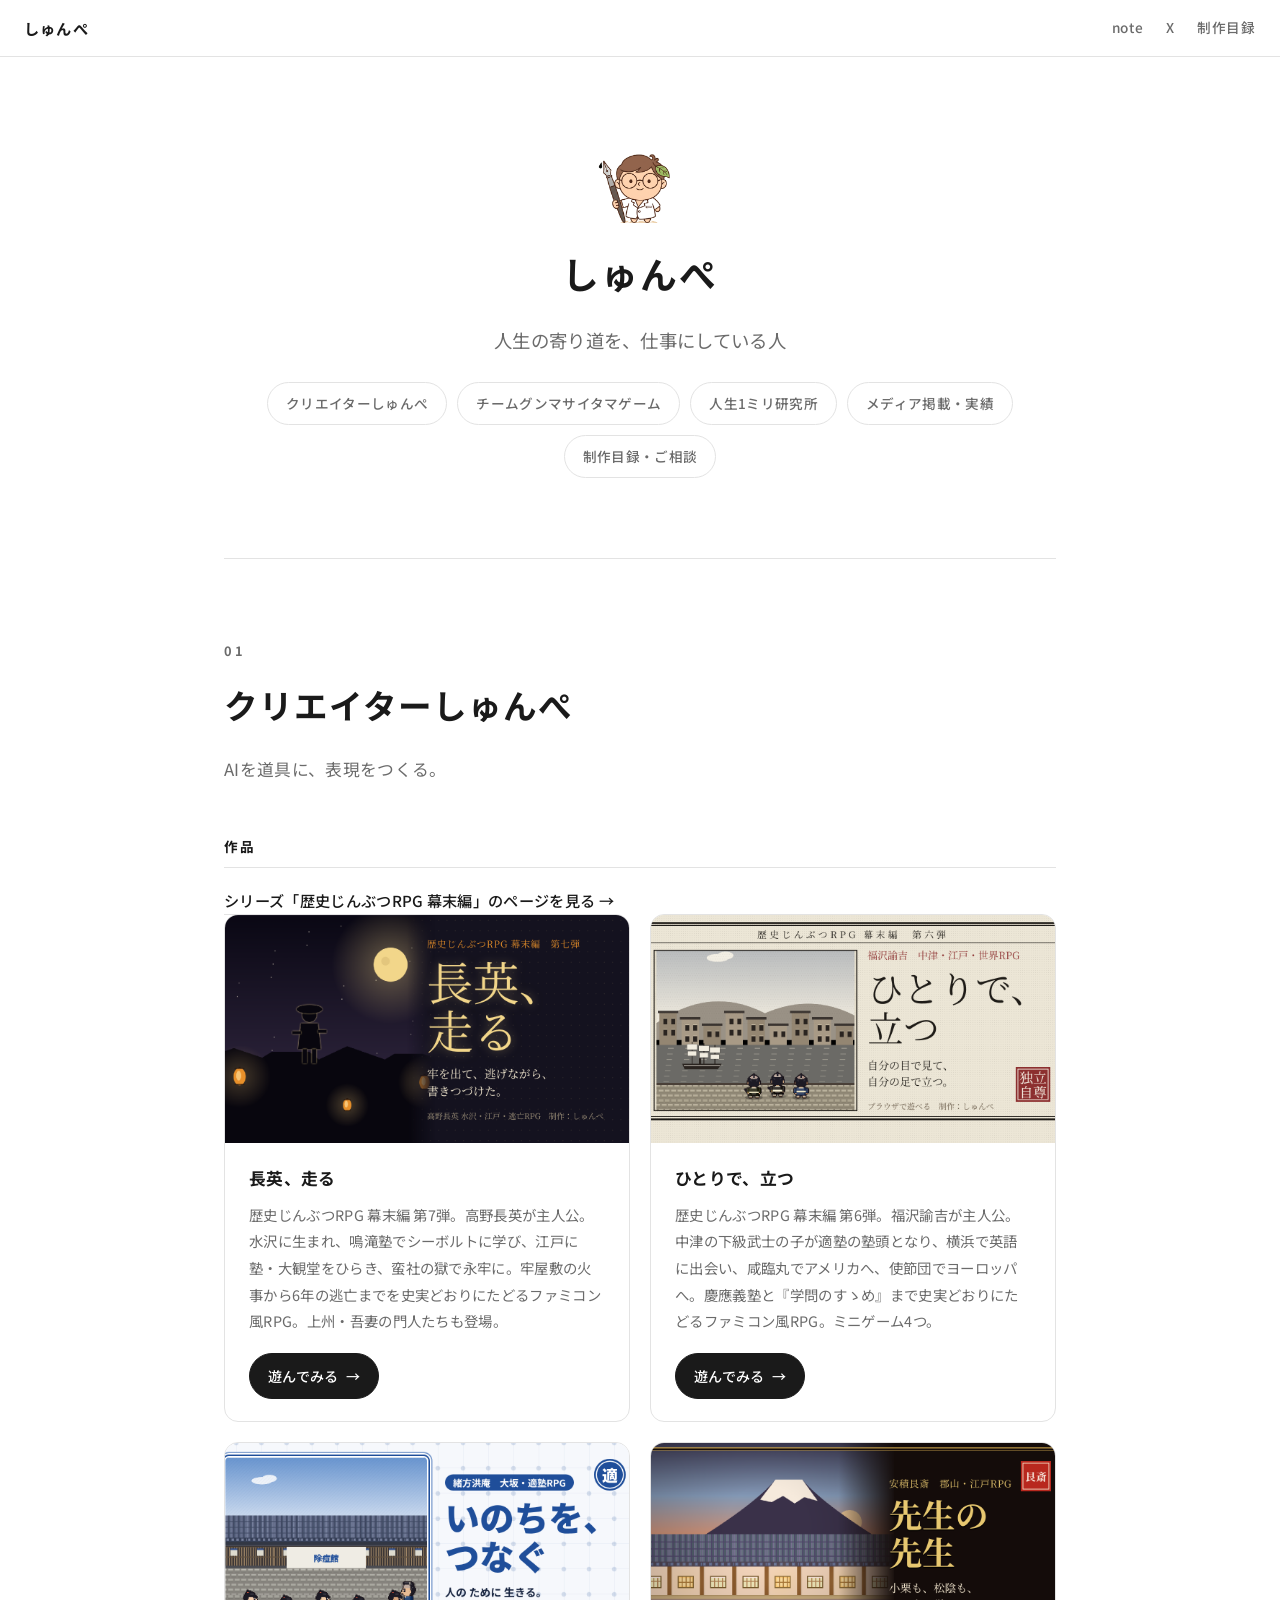
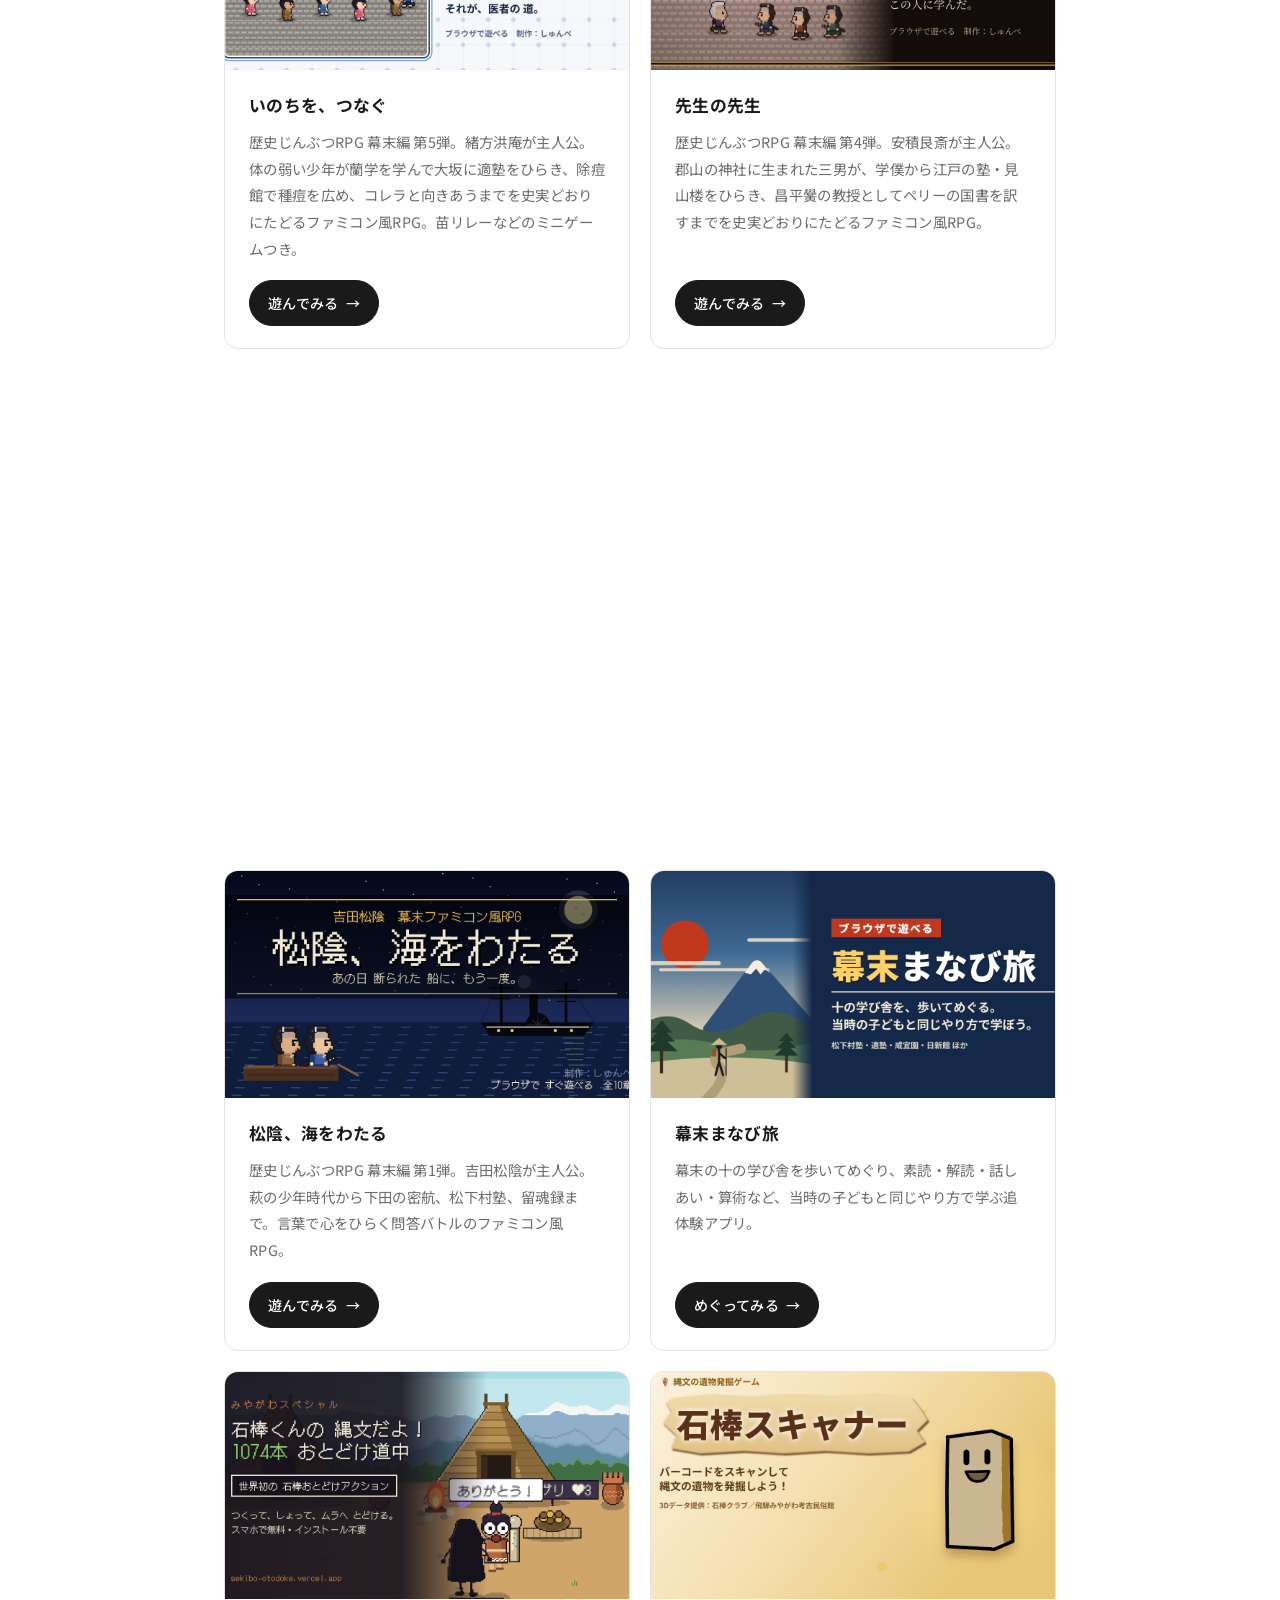
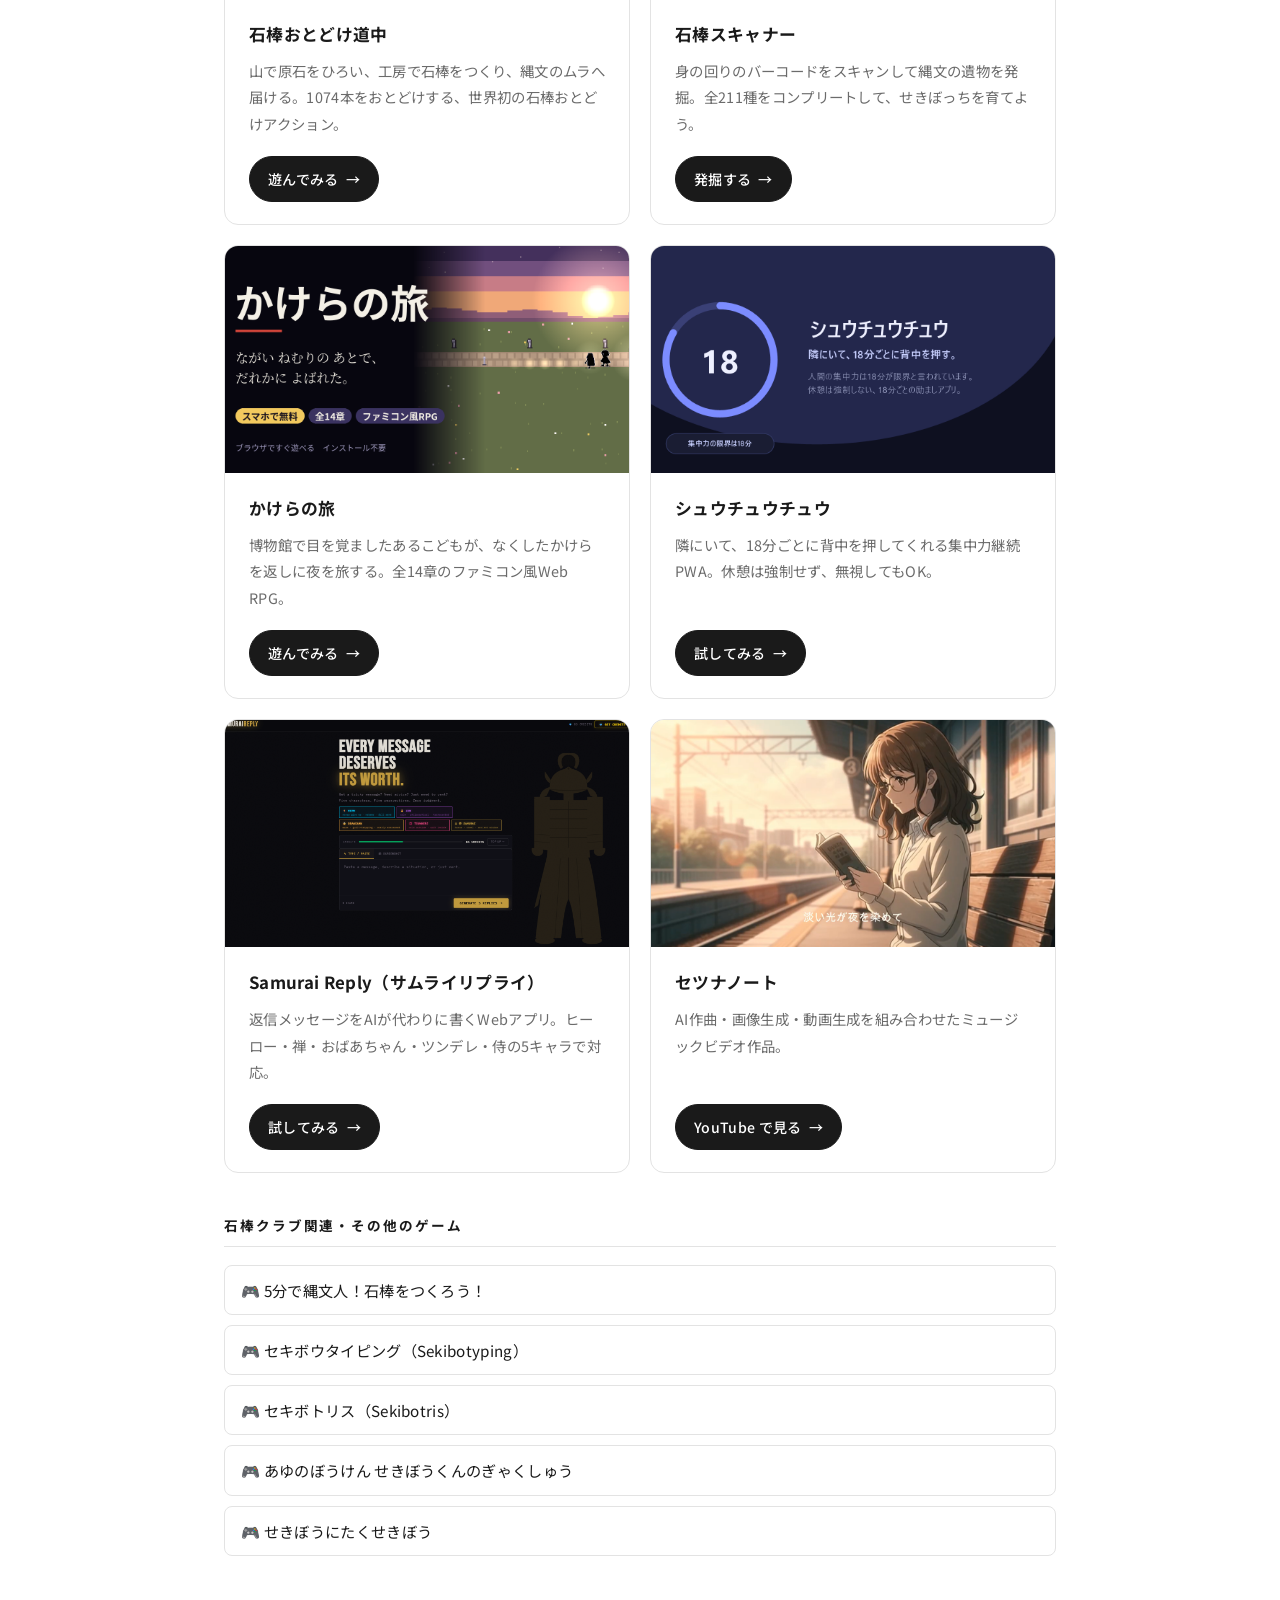
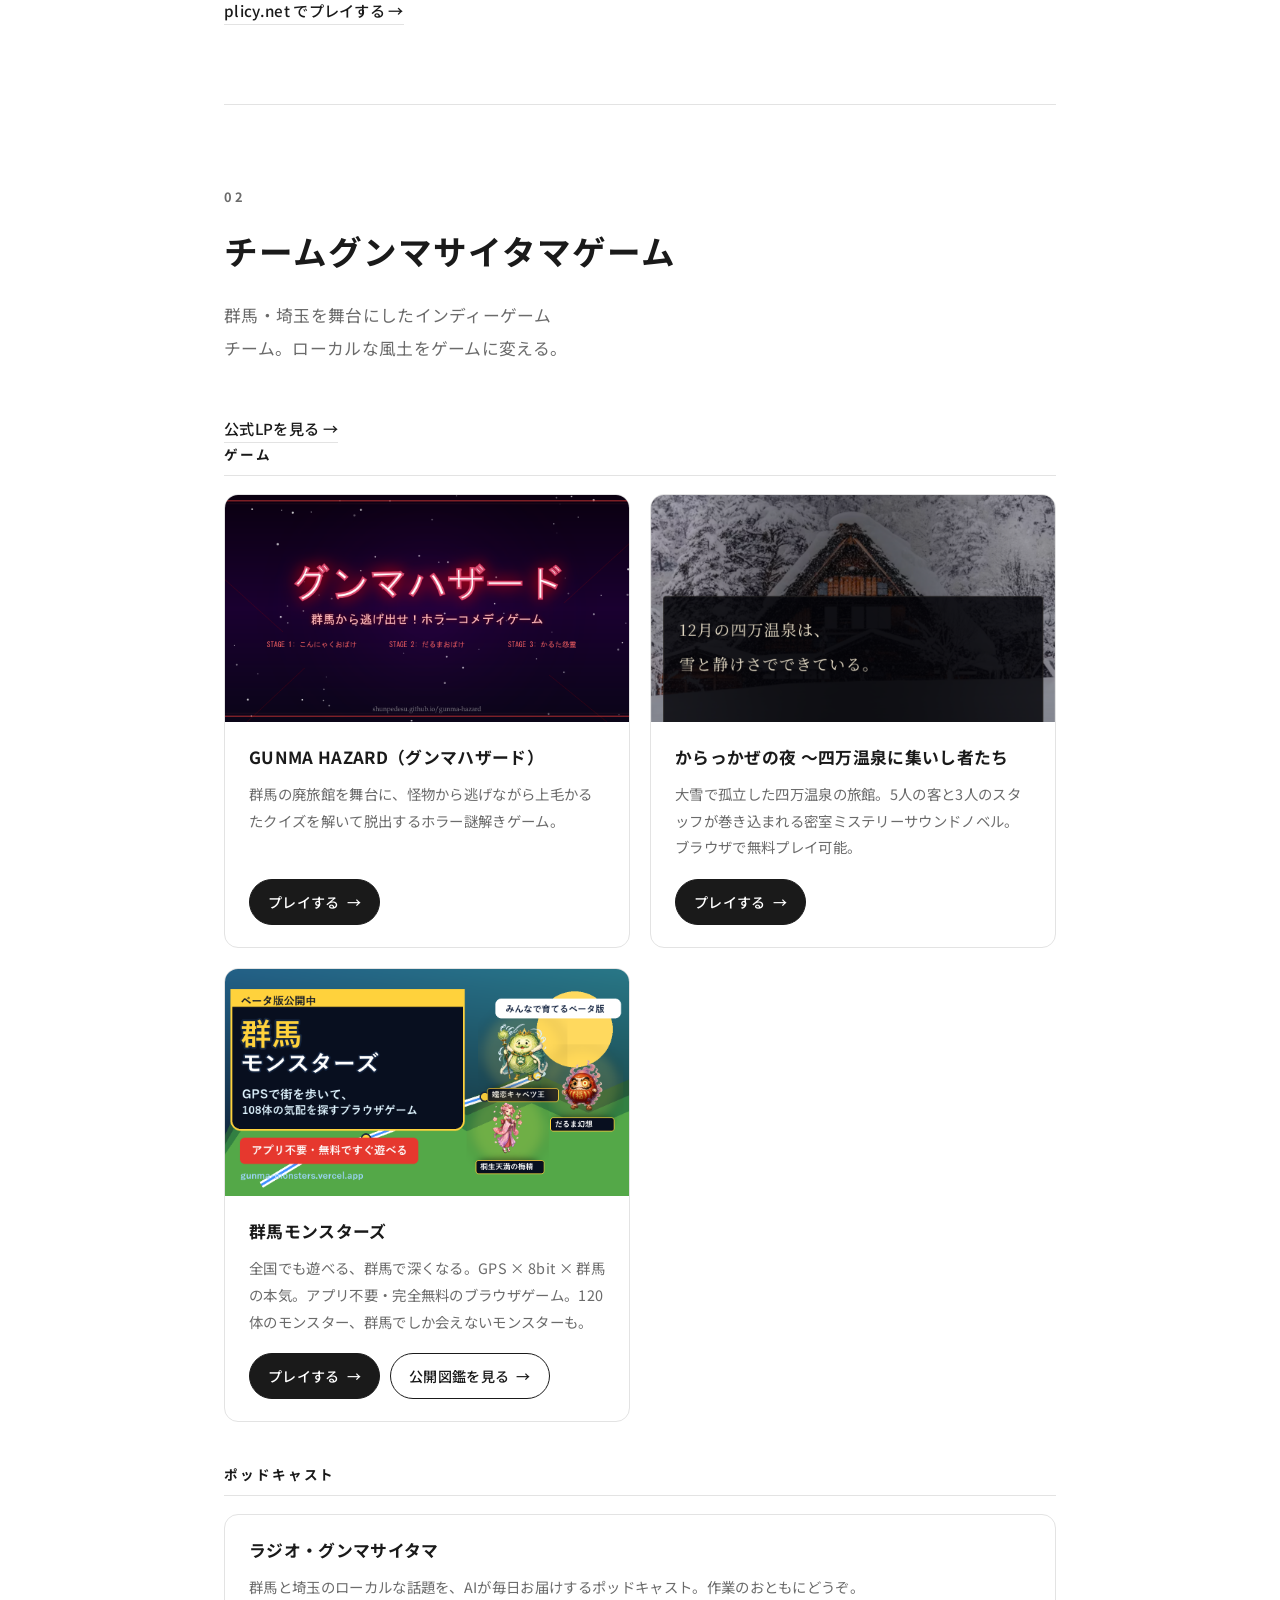
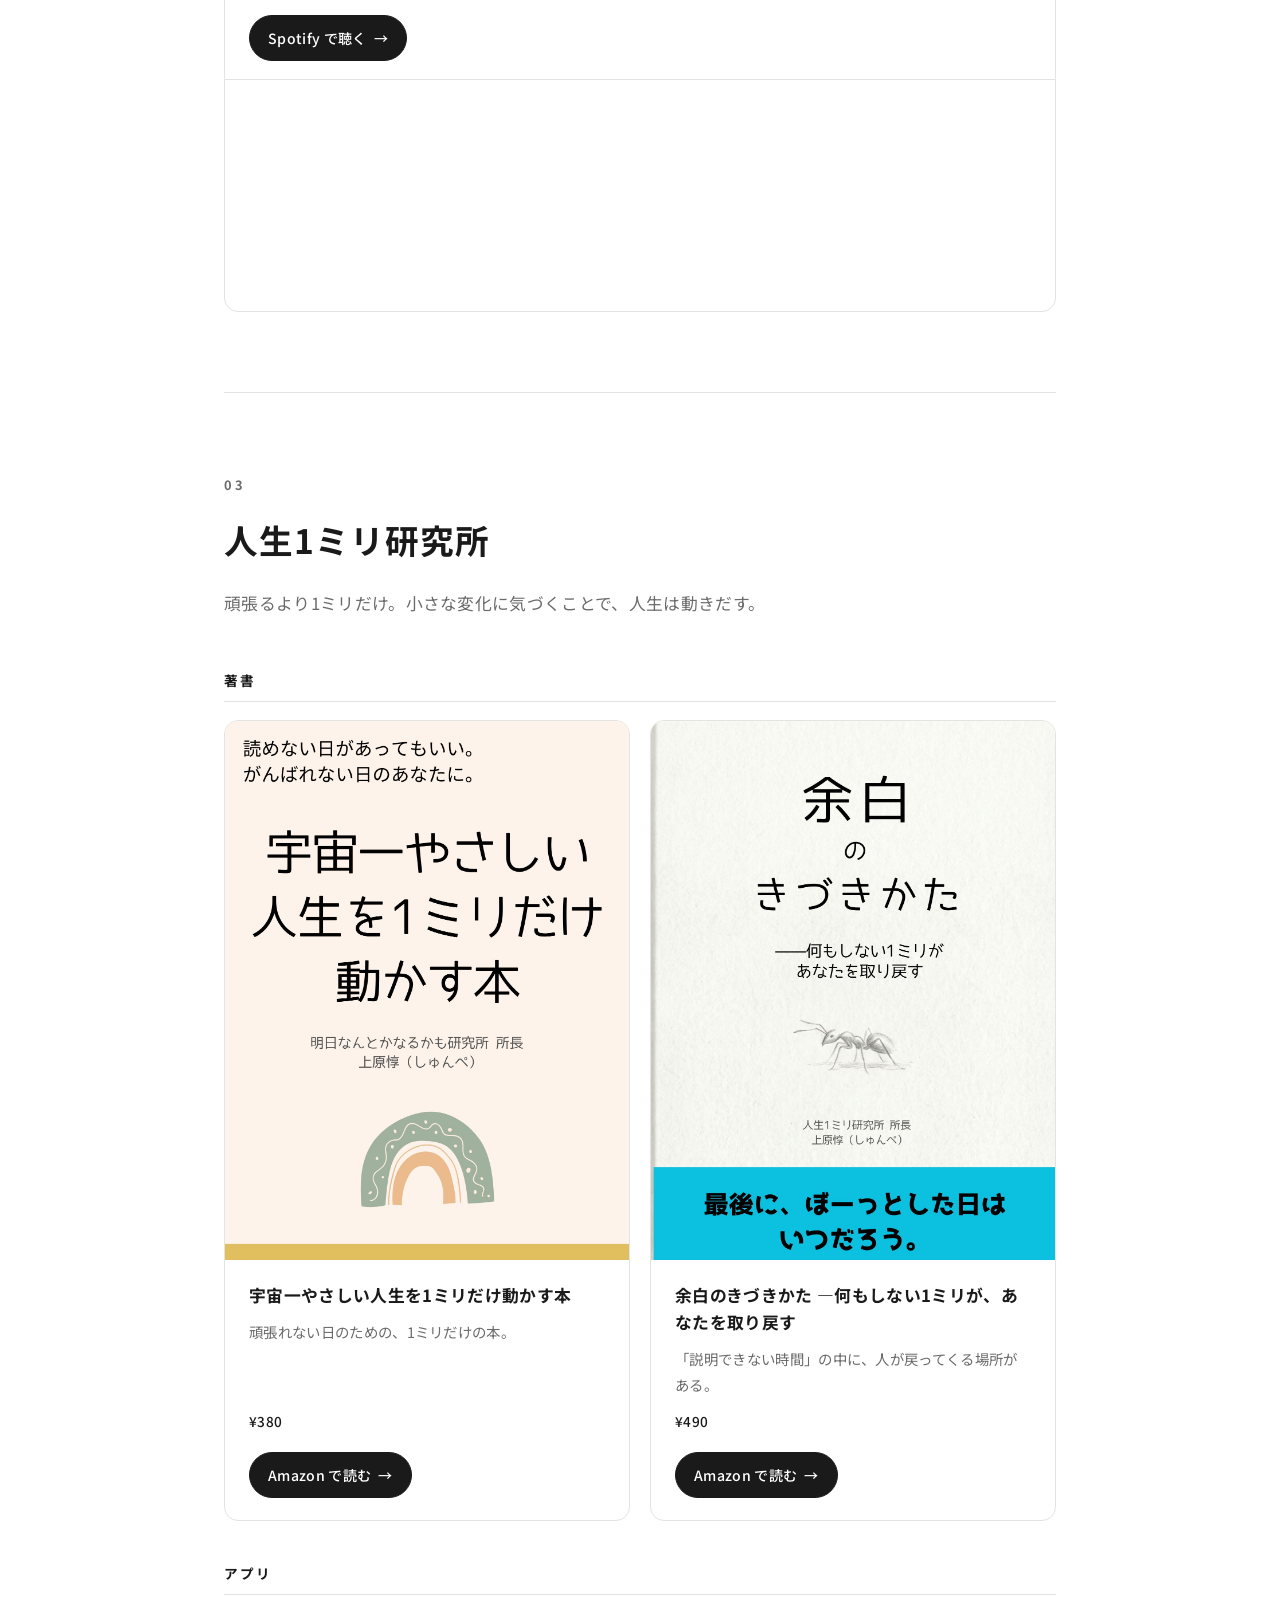
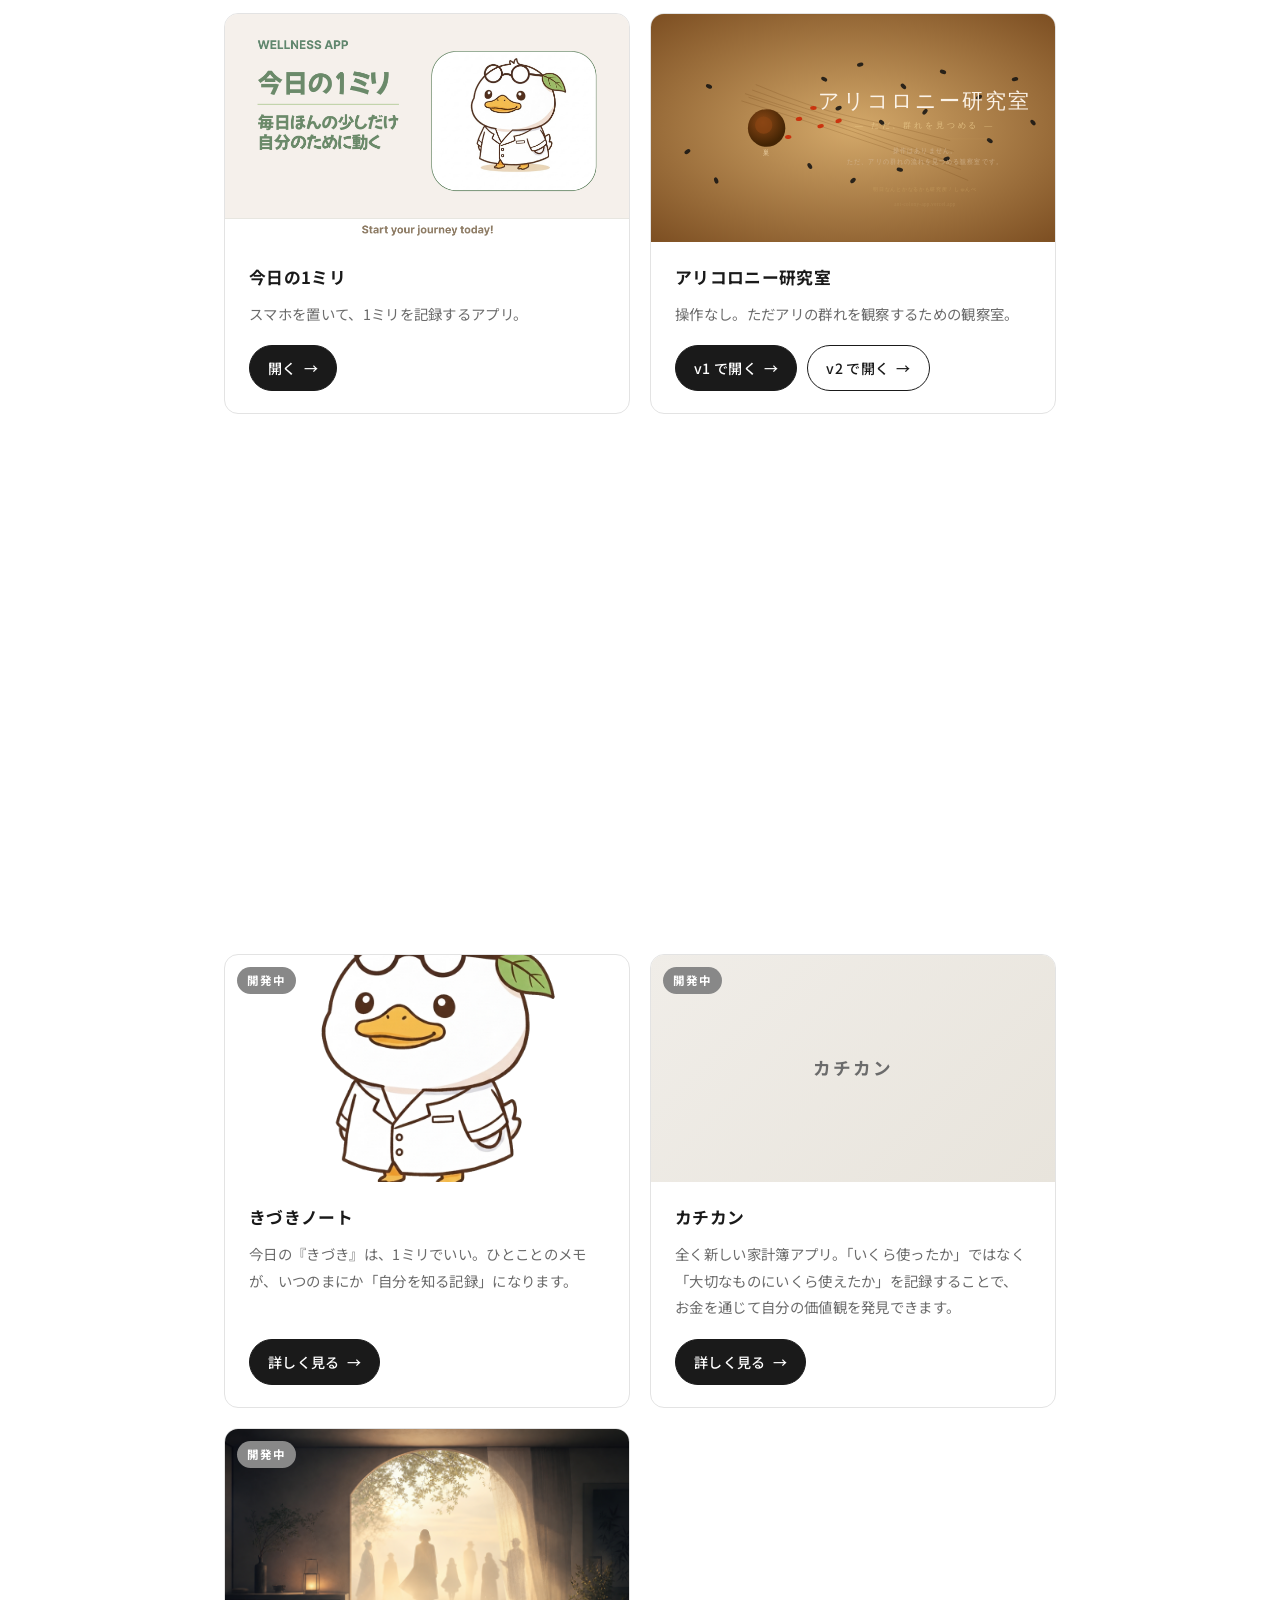
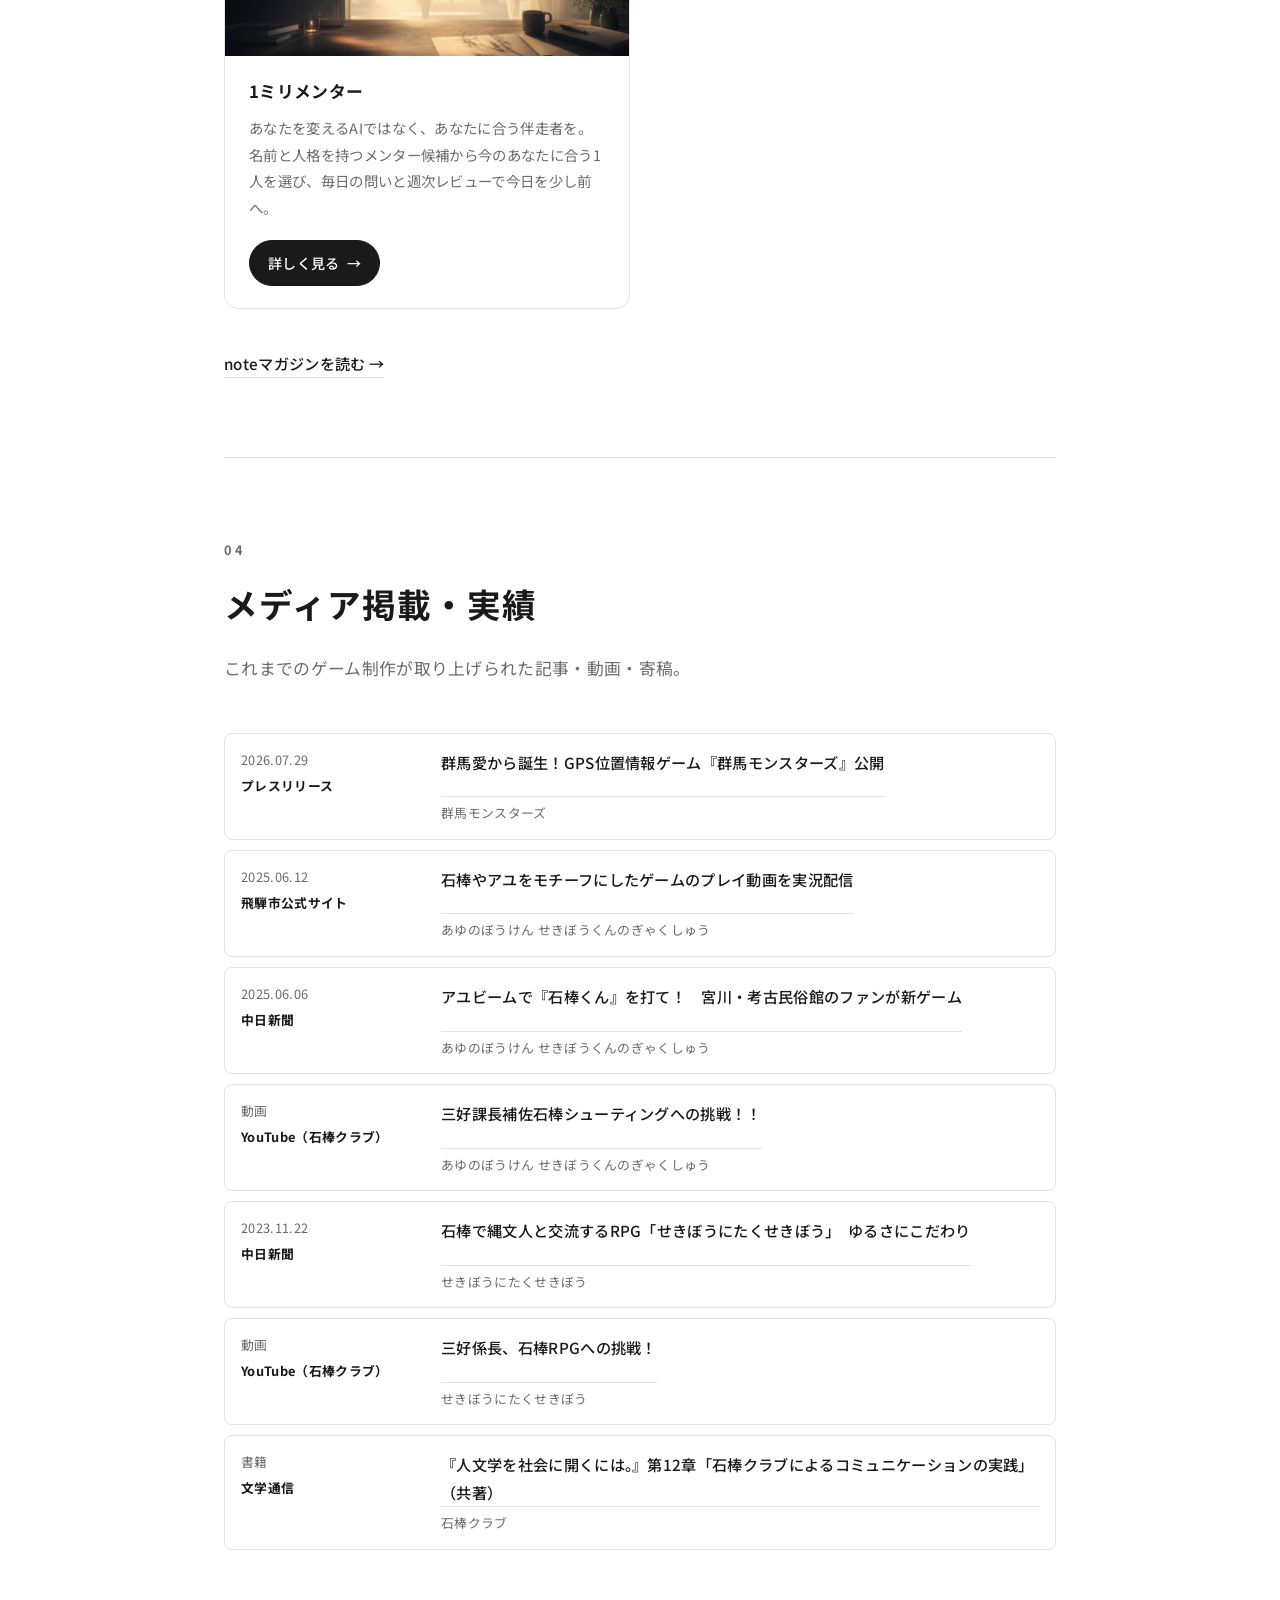
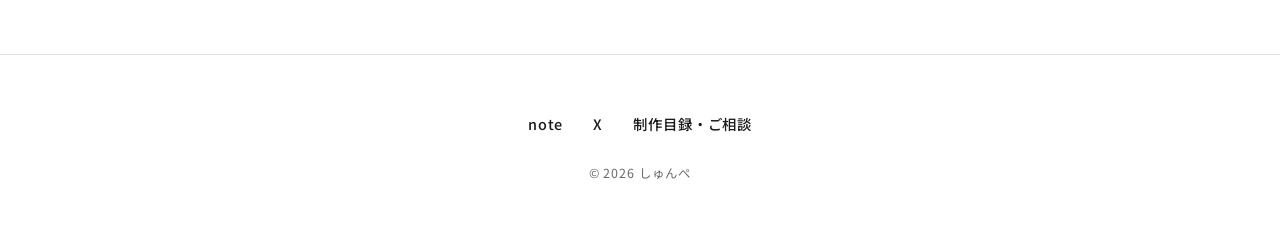
==== commit 21475342: "個人LP: シリーズ名を「歴史じんぶつRPG 幕末編」に変更 Co-Authored-By: Claude Opus 5.5 <noreply@anthropic.com> Claude-Sessio" ====
--- a/index.html
+++ b/index.html
@@ -73,14 +73,14 @@
       <div class="group">
         <h3 class="group__label reveal">作品</h3>
         <p style="margin-top:0" class="project__more reveal">
-          <a href="https://shunpe-bakumatsu-rpg.vercel.app/" target="_blank" rel="noopener noreferrer">シリーズ「しゅんぺの幕末RPG」のページを見る <span aria-hidden="true">&rarr;</span></a>
+          <a href="https://shunpe-bakumatsu-rpg.vercel.app/" target="_blank" rel="noopener noreferrer">シリーズ「歴史じんぶつRPG 幕末編」のページを見る <span aria-hidden="true">&rarr;</span></a>
         </p>
         <div class="cards">
           <article class="card reveal">
             <img class="card__thumb" src="img/choei-hashiru.png" alt="長英、走る" loading="lazy" />
             <div class="card__body">
               <h4 class="card__title">長英、走る</h4>
-              <p class="card__desc">しゅんぺの幕末RPG 第7弾。高野長英が主人公。水沢に生まれ、鳴滝塾でシーボルトに学び、江戸に塾・大観堂をひらき、蛮社の獄で永牢に。牢屋敷の火事から6年の逃亡までを史実どおりにたどるファミコン風RPG。上州・吾妻の門人たちも登場。</p>
+              <p class="card__desc">歴史じんぶつRPG 幕末編 第7弾。高野長英が主人公。水沢に生まれ、鳴滝塾でシーボルトに学び、江戸に塾・大観堂をひらき、蛮社の獄で永牢に。牢屋敷の火事から6年の逃亡までを史実どおりにたどるファミコン風RPG。上州・吾妻の門人たちも登場。</p>
               <div class="card__actions">
                 <a class="btn" href="https://choei-hashiru.vercel.app/" target="_blank" rel="noopener noreferrer">遊んでみる<span aria-hidden="true">&rarr;</span></a>
               </div>
@@ -90,7 +90,7 @@
             <img class="card__thumb" src="img/hitori-de-tatsu.png" alt="ひとりで、立つ" loading="lazy" />
             <div class="card__body">
               <h4 class="card__title">ひとりで、立つ</h4>
-              <p class="card__desc">しゅんぺの幕末RPG 第6弾。福沢諭吉が主人公。中津の下級武士の子が適塾の塾頭となり、横浜で英語に出会い、咸臨丸でアメリカへ、使節団でヨーロッパへ。慶應義塾と『学問のすゝめ』まで史実どおりにたどるファミコン風RPG。ミニゲーム4つ。</p>
+              <p class="card__desc">歴史じんぶつRPG 幕末編 第6弾。福沢諭吉が主人公。中津の下級武士の子が適塾の塾頭となり、横浜で英語に出会い、咸臨丸でアメリカへ、使節団でヨーロッパへ。慶應義塾と『学問のすゝめ』まで史実どおりにたどるファミコン風RPG。ミニゲーム4つ。</p>
               <div class="card__actions">
                 <a class="btn" href="https://hitori-de-tatsu.vercel.app/" target="_blank" rel="noopener noreferrer">遊んでみる<span aria-hidden="true">&rarr;</span></a>
               </div>
@@ -100,7 +100,7 @@
             <img class="card__thumb" src="img/inochi-wo-tsunagu.png" alt="いのちを、つなぐ" loading="lazy" />
             <div class="card__body">
               <h4 class="card__title">いのちを、つなぐ</h4>
-              <p class="card__desc">しゅんぺの幕末RPG 第5弾。緒方洪庵が主人公。体の弱い少年が蘭学を学んで大坂に適塾をひらき、除痘館で種痘を広め、コレラと向きあうまでを史実どおりにたどるファミコン風RPG。苗リレーなどのミニゲームつき。</p>
+              <p class="card__desc">歴史じんぶつRPG 幕末編 第5弾。緒方洪庵が主人公。体の弱い少年が蘭学を学んで大坂に適塾をひらき、除痘館で種痘を広め、コレラと向きあうまでを史実どおりにたどるファミコン風RPG。苗リレーなどのミニゲームつき。</p>
               <div class="card__actions">
                 <a class="btn" href="https://inochi-wo-tsunagu.vercel.app/" target="_blank" rel="noopener noreferrer">遊んでみる<span aria-hidden="true">&rarr;</span></a>
               </div>
@@ -110,7 +110,7 @@
             <img class="card__thumb" src="img/sensei-no-sensei.png" alt="先生の先生" loading="lazy" />
             <div class="card__body">
               <h4 class="card__title">先生の先生</h4>
-              <p class="card__desc">しゅんぺの幕末RPG 第4弾。安積艮斎が主人公。郡山の神社に生まれた三男が、学僕から江戸の塾・見山楼をひらき、昌平黌の教授としてペリーの国書を訳すまでを史実どおりにたどるファミコン風RPG。</p>
+              <p class="card__desc">歴史じんぶつRPG 幕末編 第4弾。安積艮斎が主人公。郡山の神社に生まれた三男が、学僕から江戸の塾・見山楼をひらき、昌平黌の教授としてペリーの国書を訳すまでを史実どおりにたどるファミコン風RPG。</p>
               <div class="card__actions">
                 <a class="btn" href="https://sensei-no-sensei.vercel.app/" target="_blank" rel="noopener noreferrer">遊んでみる<span aria-hidden="true">&rarr;</span></a>
               </div>
@@ -120,7 +120,7 @@
             <img class="card__thumb" src="img/minayoroshi.png" alt="みな、よろし。" loading="lazy" />
             <div class="card__body">
               <h4 class="card__title">みな、よろし。</h4>
-              <p class="card__desc">しゅんぺの幕末RPG 第3弾。広瀬淡窓が主人公。年齢も学歴も身分も問わない日田の私塾・咸宜園の学びを、塾生のひとりとして体験するファミコン風RPG。</p>
+              <p class="card__desc">歴史じんぶつRPG 幕末編 第3弾。広瀬淡窓が主人公。年齢も学歴も身分も問わない日田の私塾・咸宜園の学びを、塾生のひとりとして体験するファミコン風RPG。</p>
               <div class="card__actions">
                 <a class="btn" href="https://minayoroshi.vercel.app/" target="_blank" rel="noopener noreferrer">遊んでみる<span aria-hidden="true">&rarr;</span></a>
               </div>
@@ -130,7 +130,7 @@
             <img class="card__thumb" src="img/oguri-neji.png" alt="ネジ一本の夢" loading="lazy" />
             <div class="card__body">
               <h4 class="card__title">ネジ一本の夢</h4>
-              <p class="card__desc">しゅんぺの幕末RPG 第2弾。小栗上野介が主人公。遣米使節、横須賀製鉄所、群馬・権田村まで、最後まで史実どおりにたどるファミコン風RPG。</p>
+              <p class="card__desc">歴史じんぶつRPG 幕末編 第2弾。小栗上野介が主人公。遣米使節、横須賀製鉄所、群馬・権田村まで、最後まで史実どおりにたどるファミコン風RPG。</p>
               <div class="card__actions">
                 <a class="btn" href="https://oguri-neji.vercel.app/" target="_blank" rel="noopener noreferrer">遊んでみる<span aria-hidden="true">&rarr;</span></a>
               </div>
@@ -140,7 +140,7 @@
             <img class="card__thumb" src="img/shoin-umi-wo-wataru.png" alt="松陰、海をわたる" loading="lazy" />
             <div class="card__body">
               <h4 class="card__title">松陰、海をわたる</h4>
-              <p class="card__desc">しゅんぺの幕末RPG 第1弾。吉田松陰が主人公。萩の少年時代から下田の密航、松下村塾、留魂録まで。言葉で心をひらく問答バトルのファミコン風RPG。</p>
+              <p class="card__desc">歴史じんぶつRPG 幕末編 第1弾。吉田松陰が主人公。萩の少年時代から下田の密航、松下村塾、留魂録まで。言葉で心をひらく問答バトルのファミコン風RPG。</p>
               <div class="card__actions">
                 <a class="btn" href="https://shoin-umi-wo-wataru.vercel.app/" target="_blank" rel="noopener noreferrer">遊んでみる<span aria-hidden="true">&rarr;</span></a>
               </div>
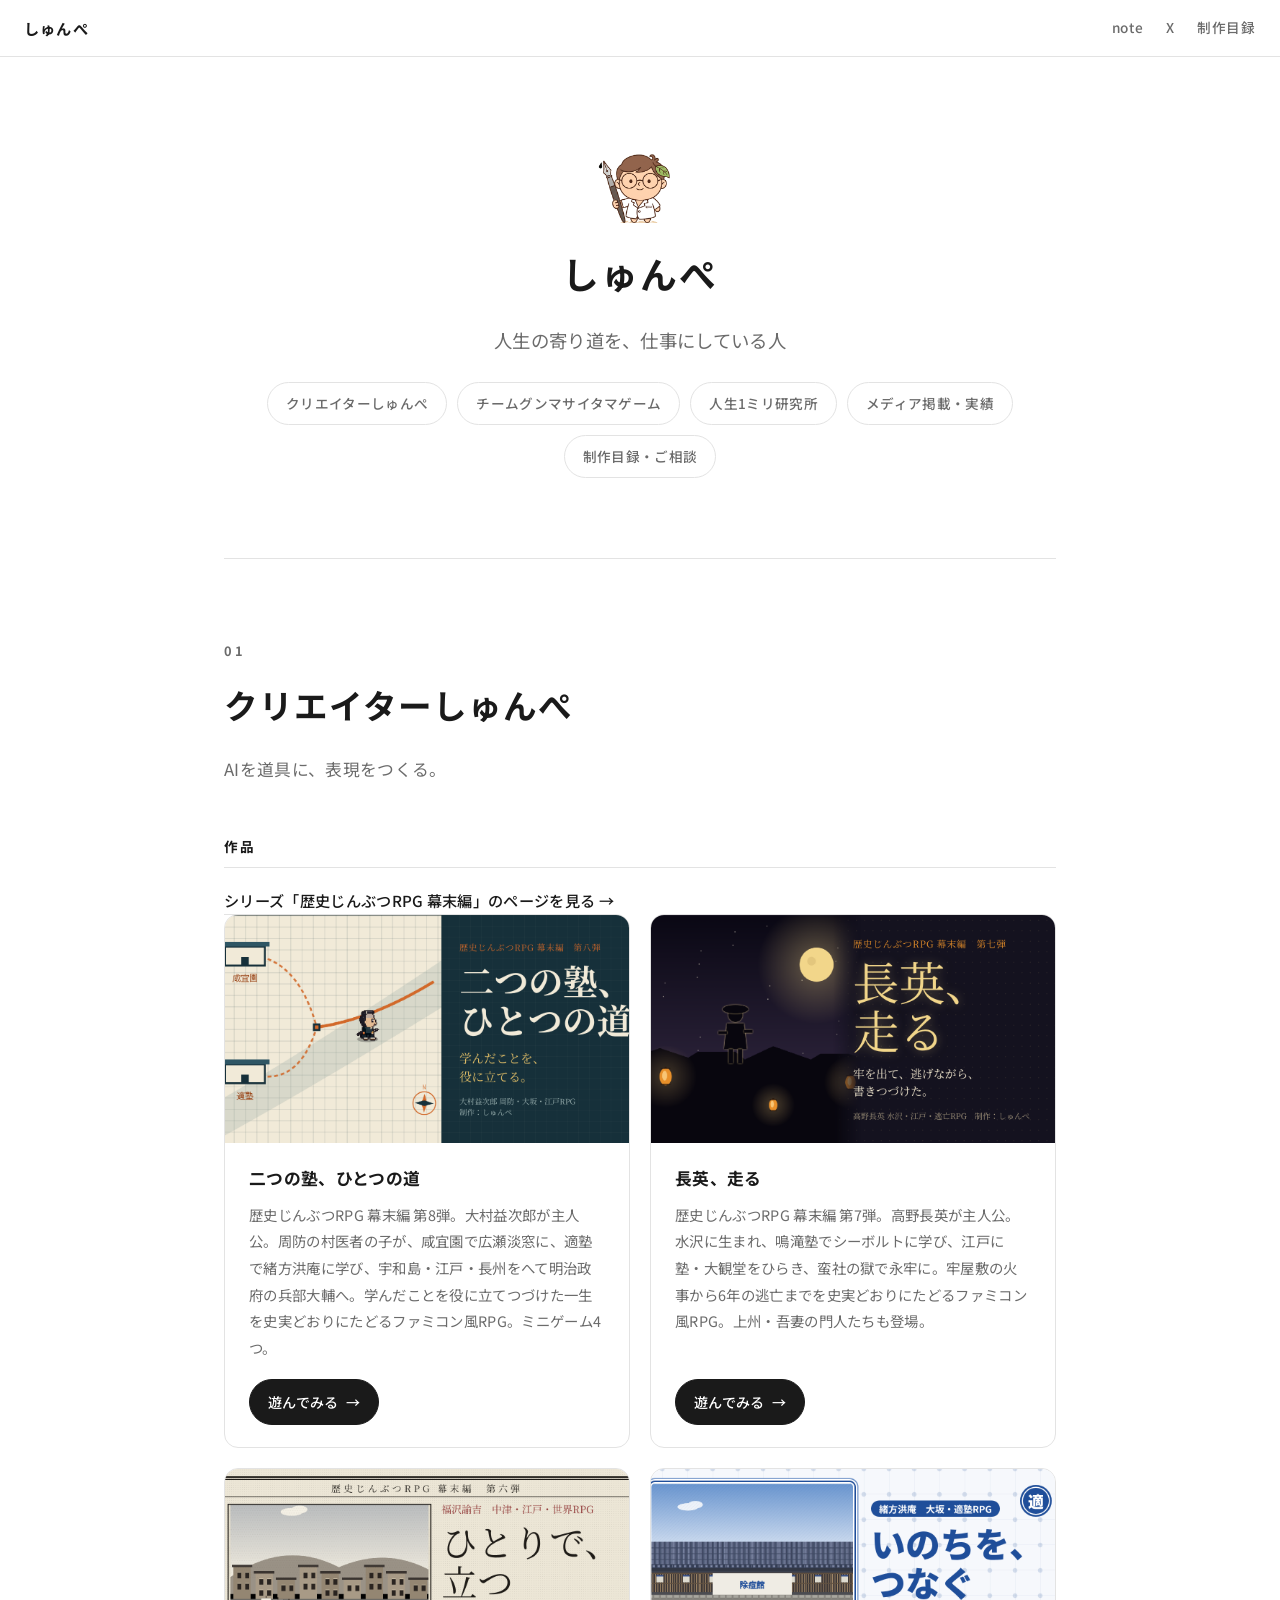
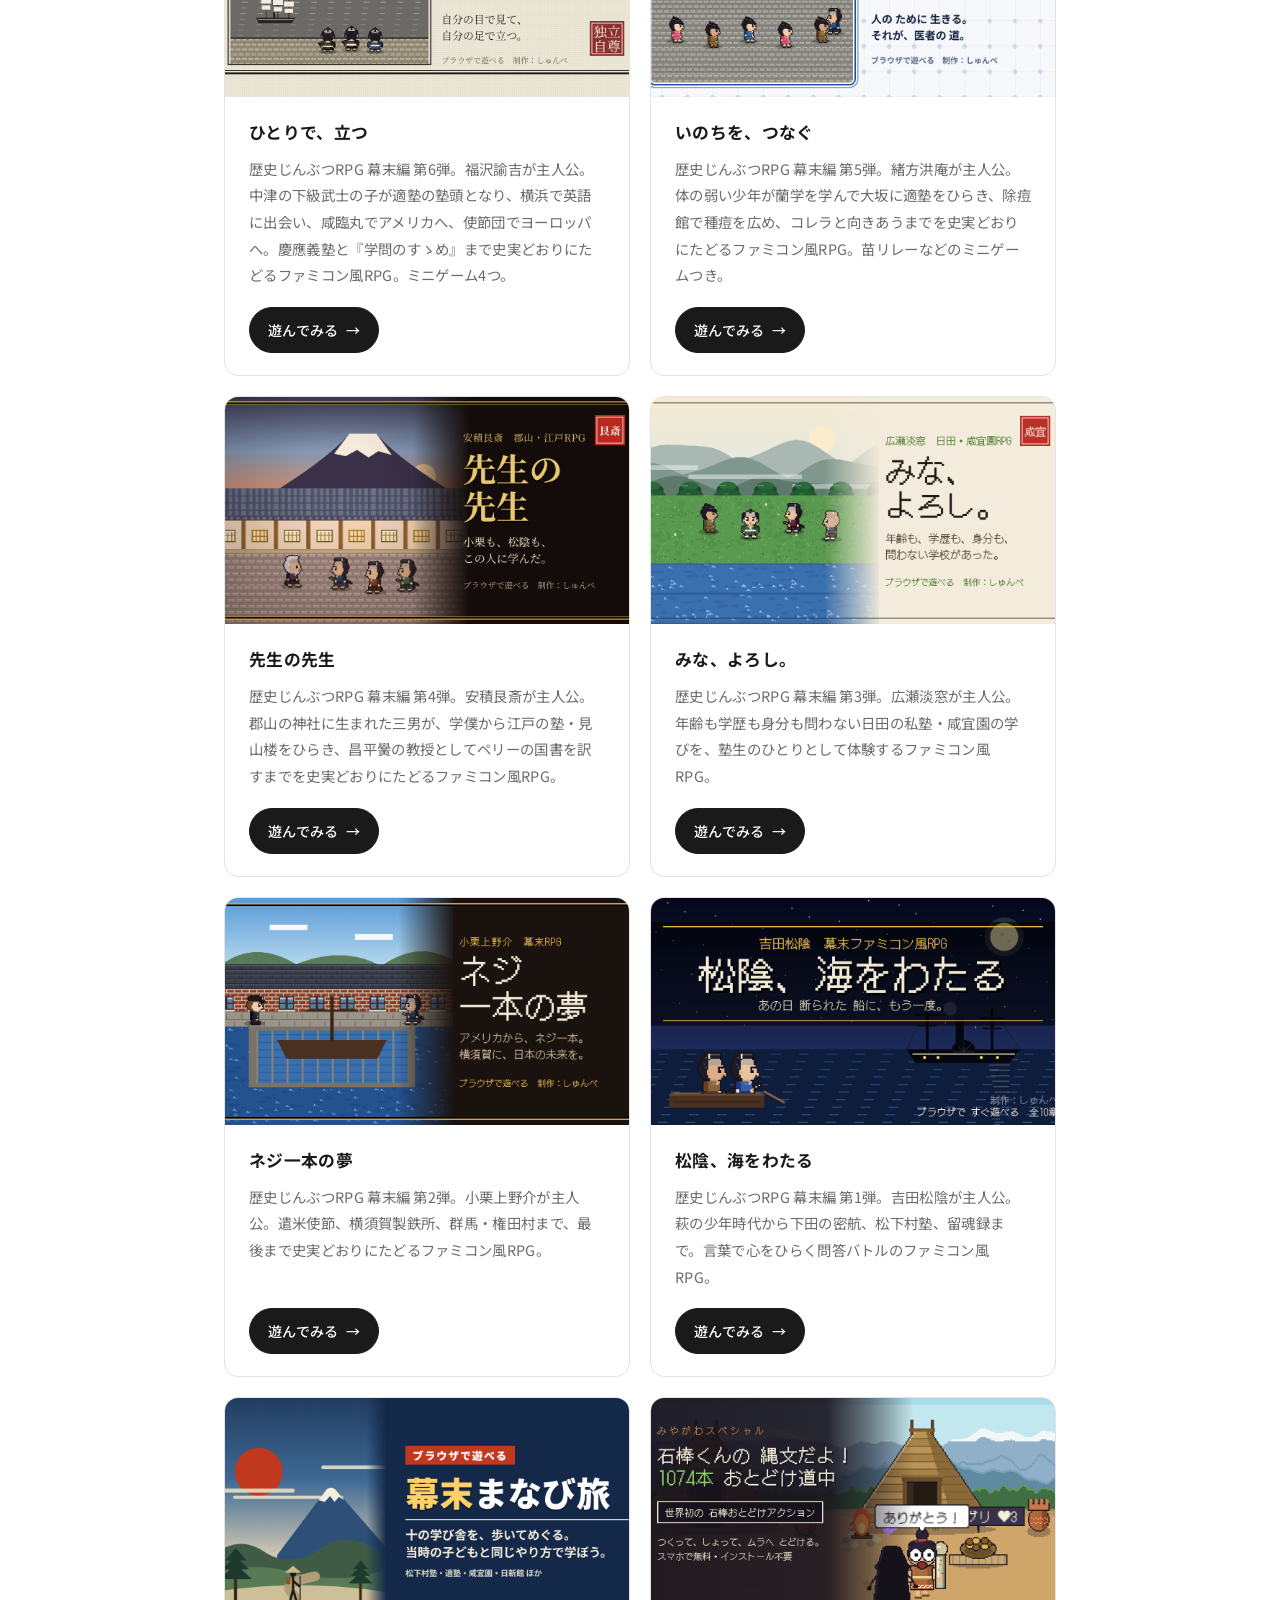
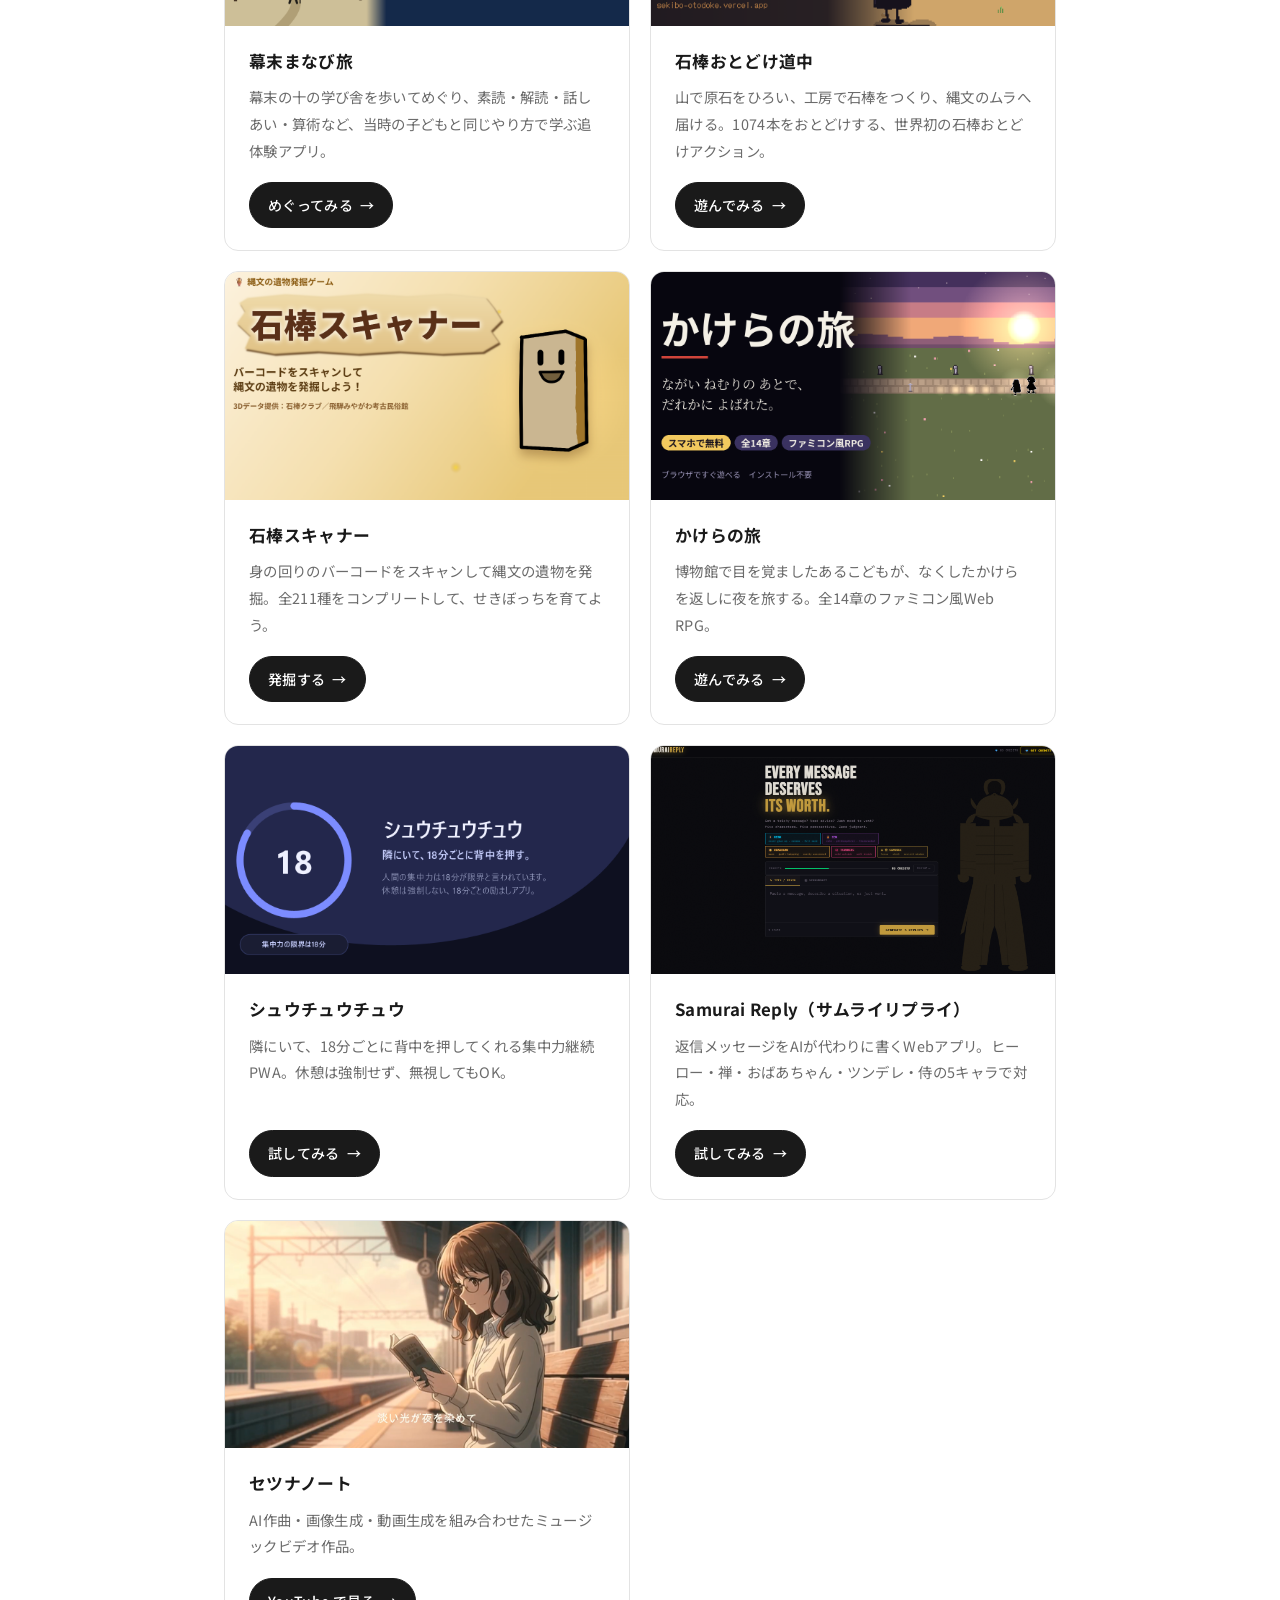
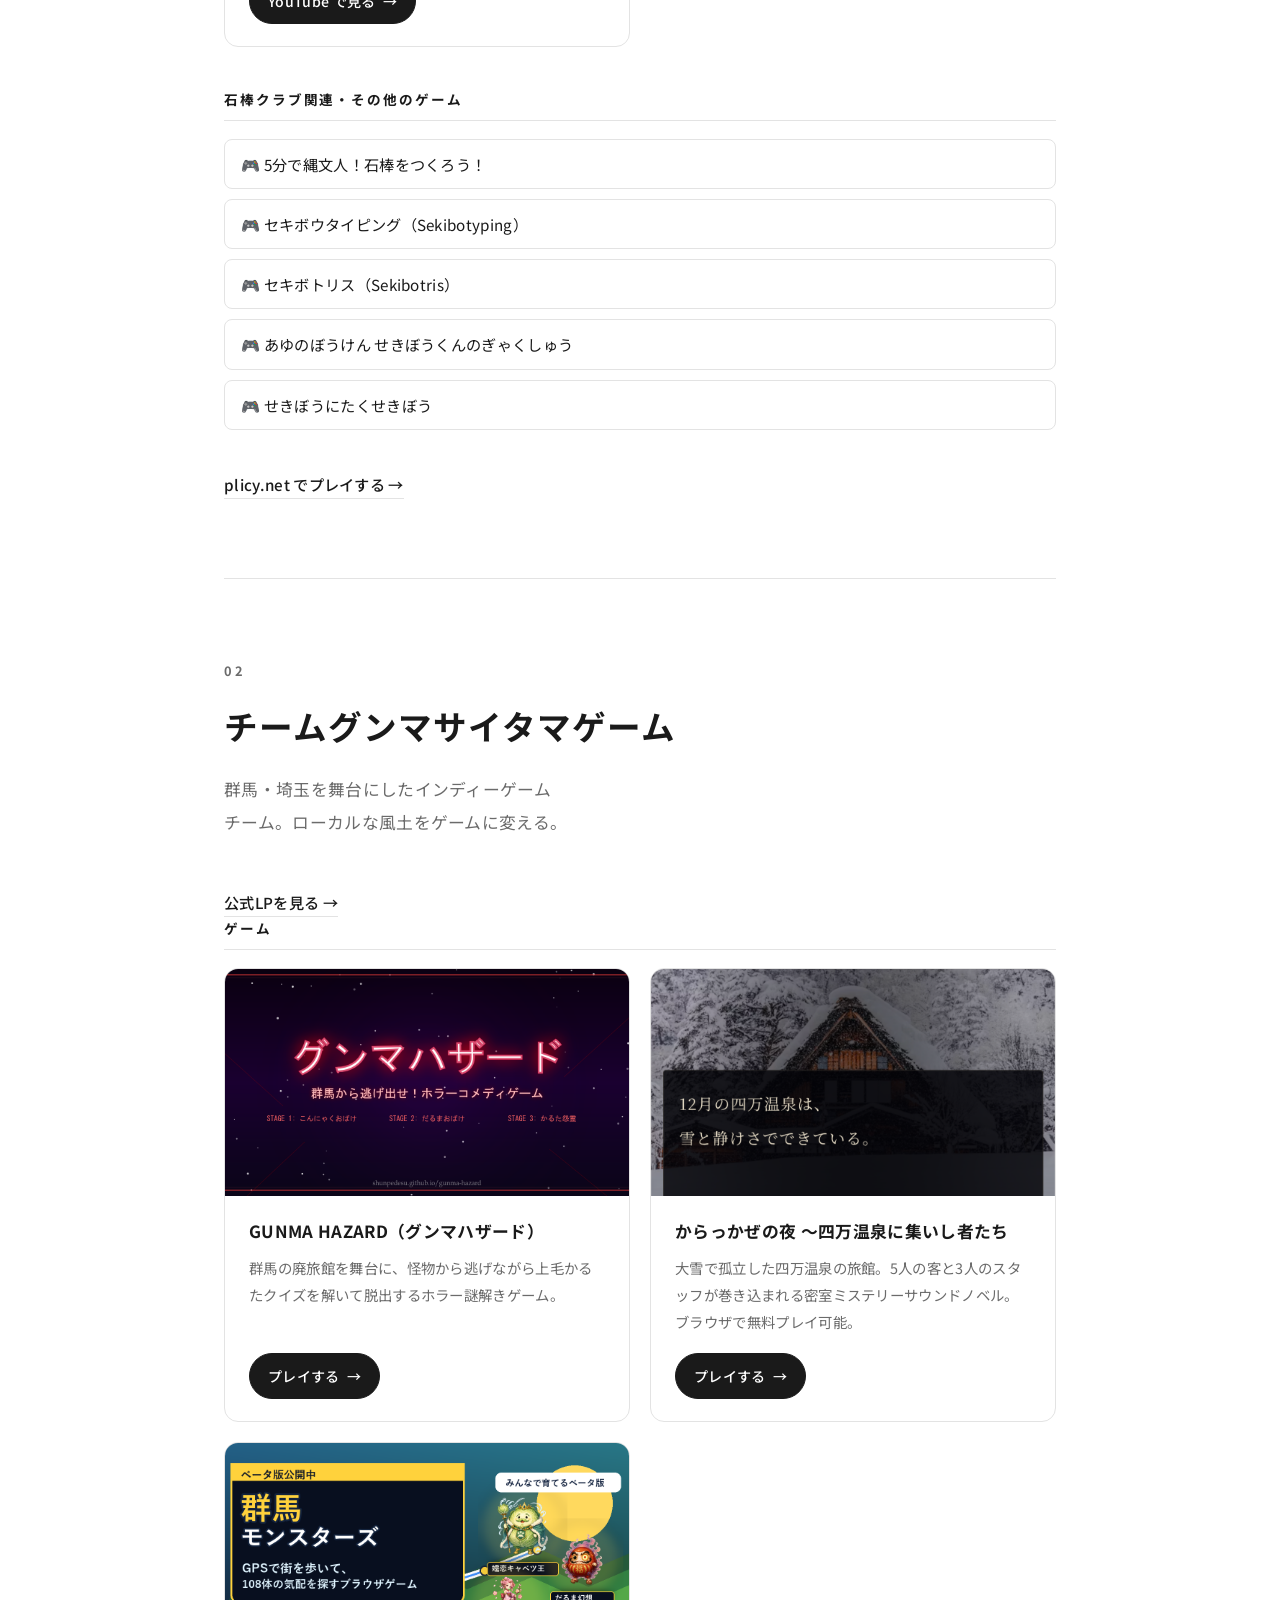
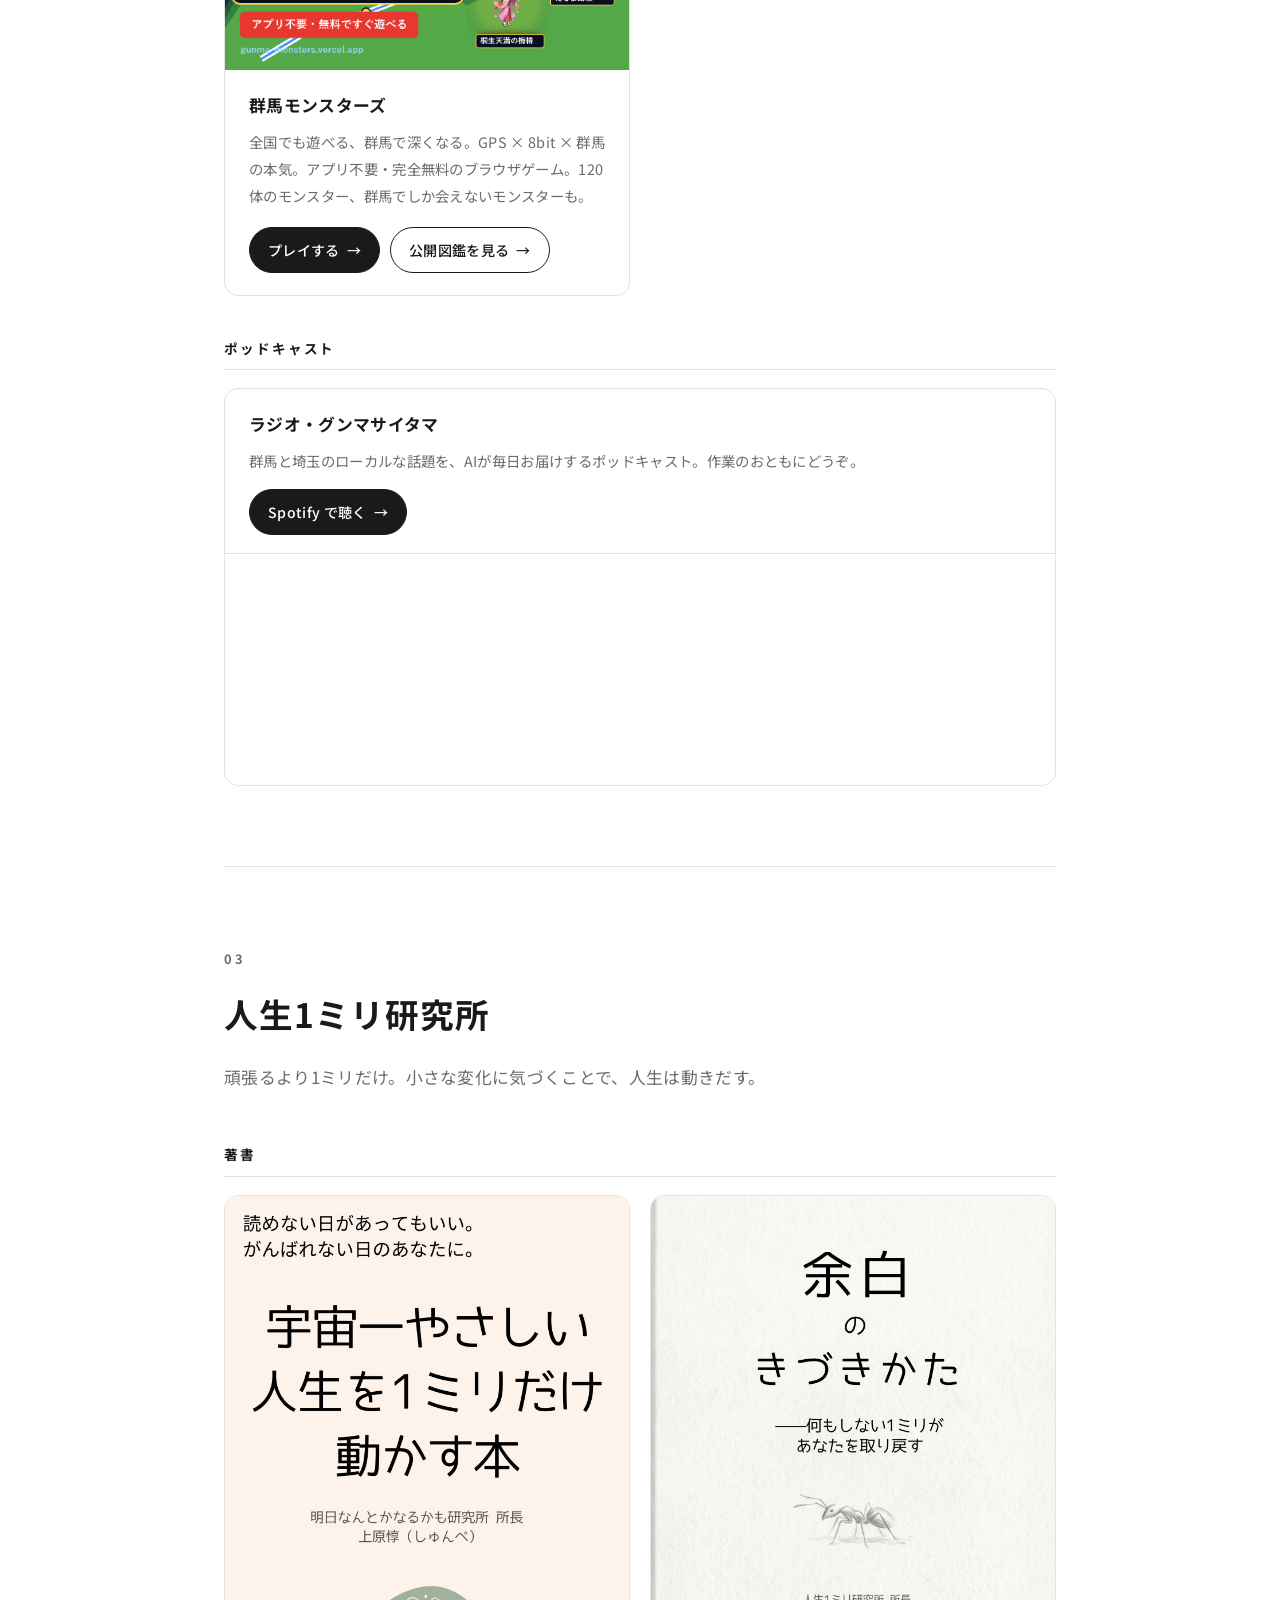
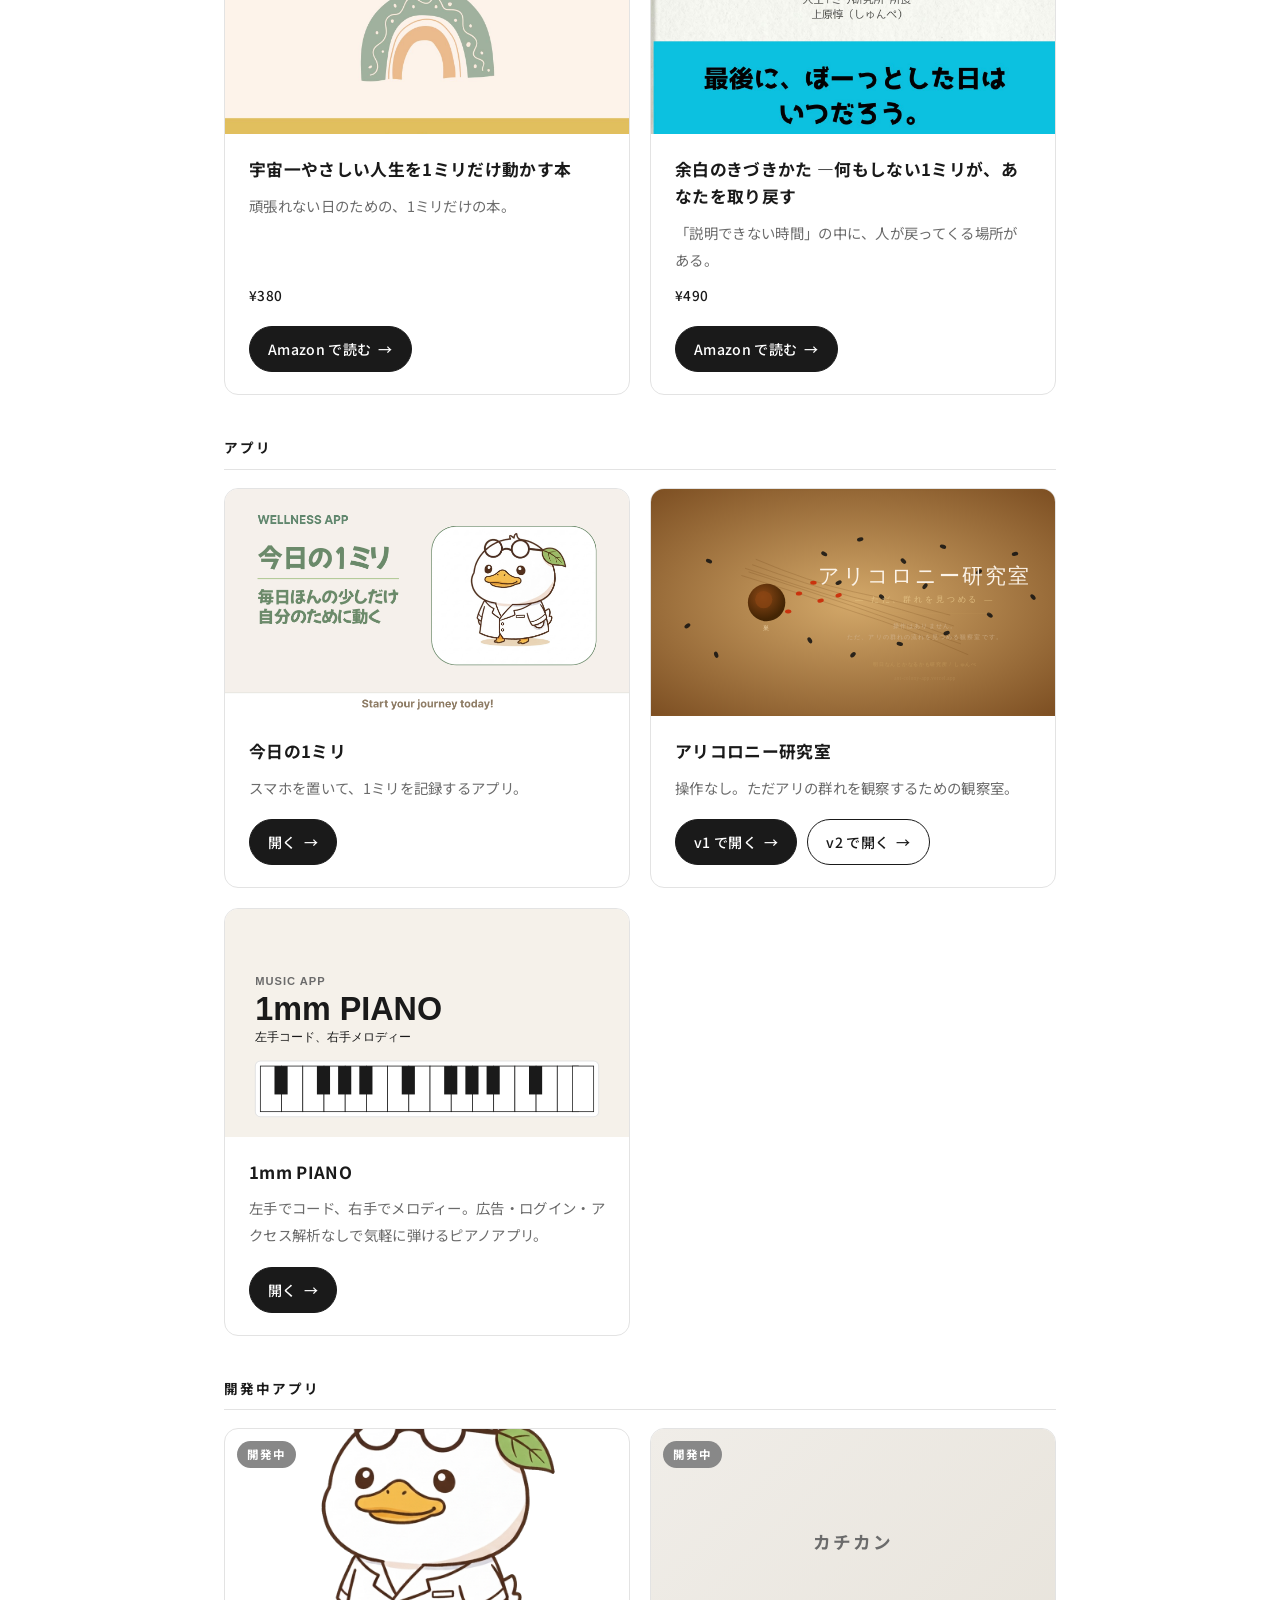
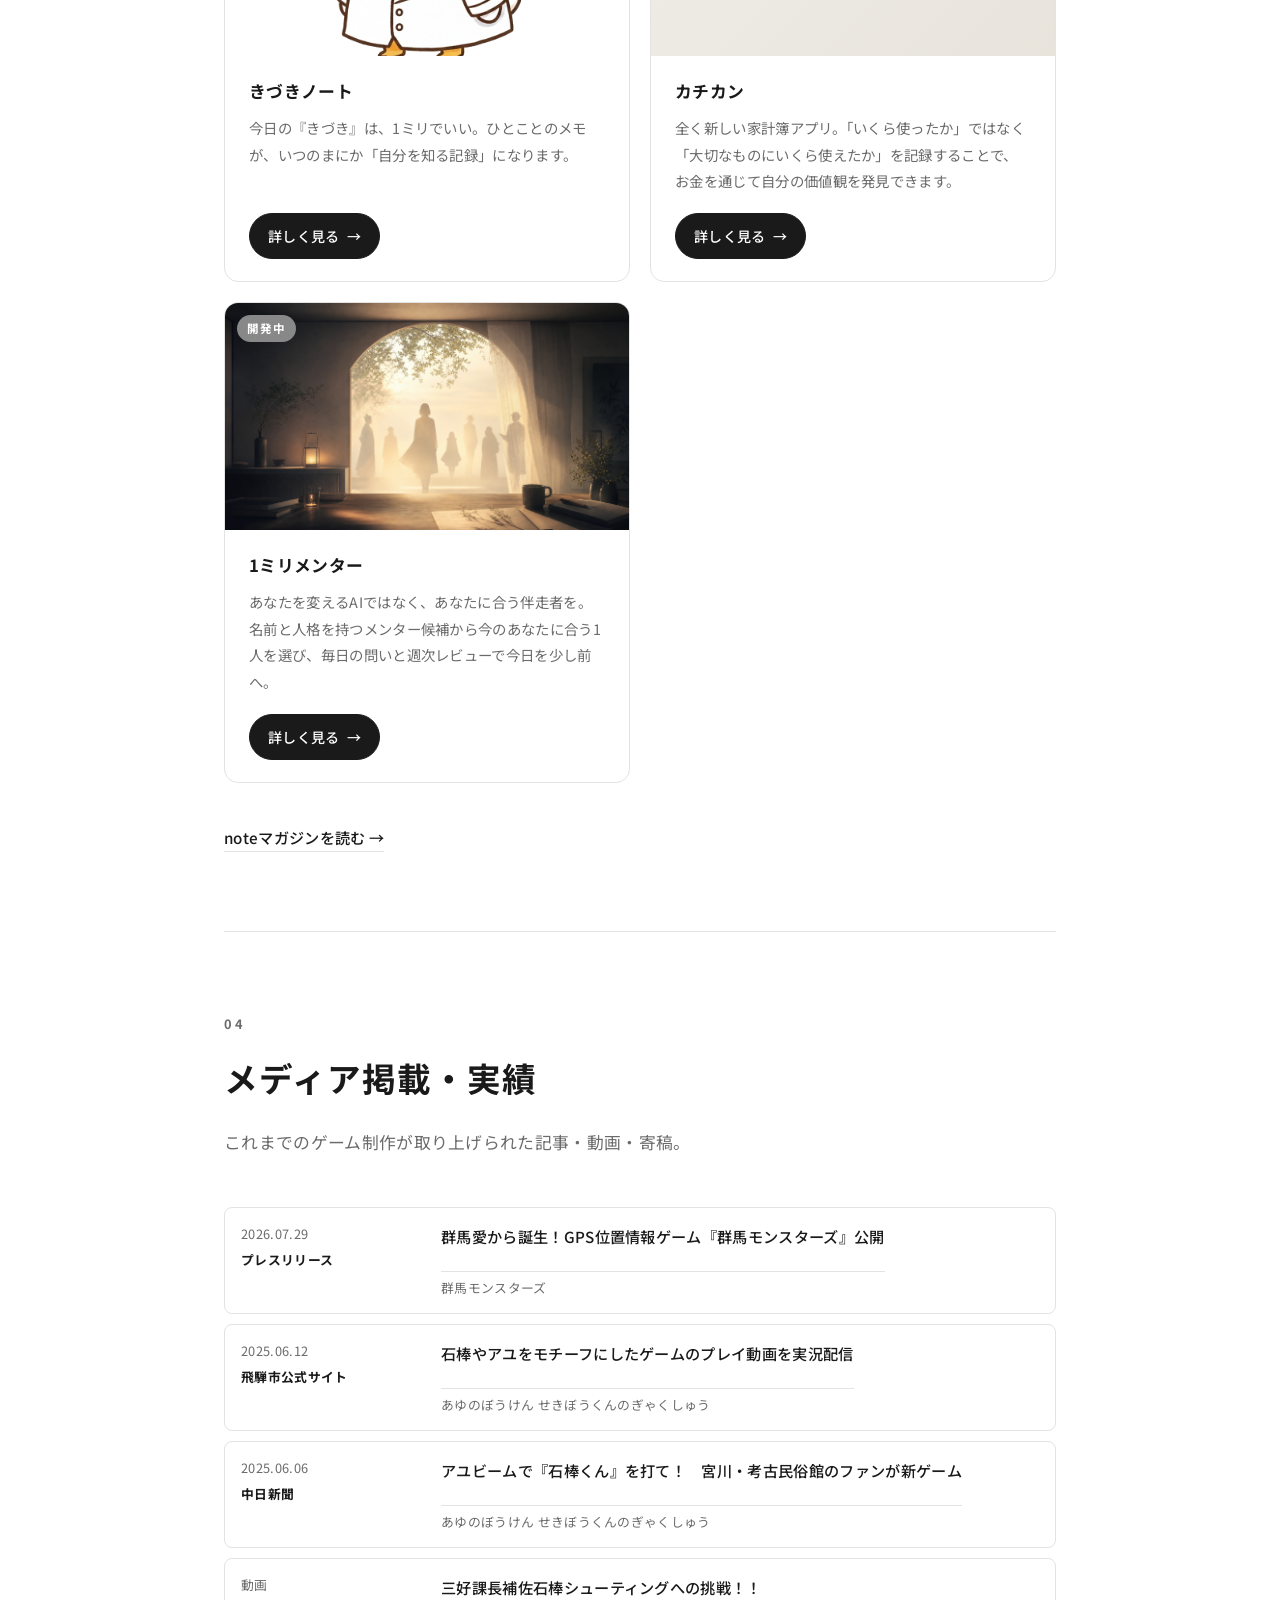
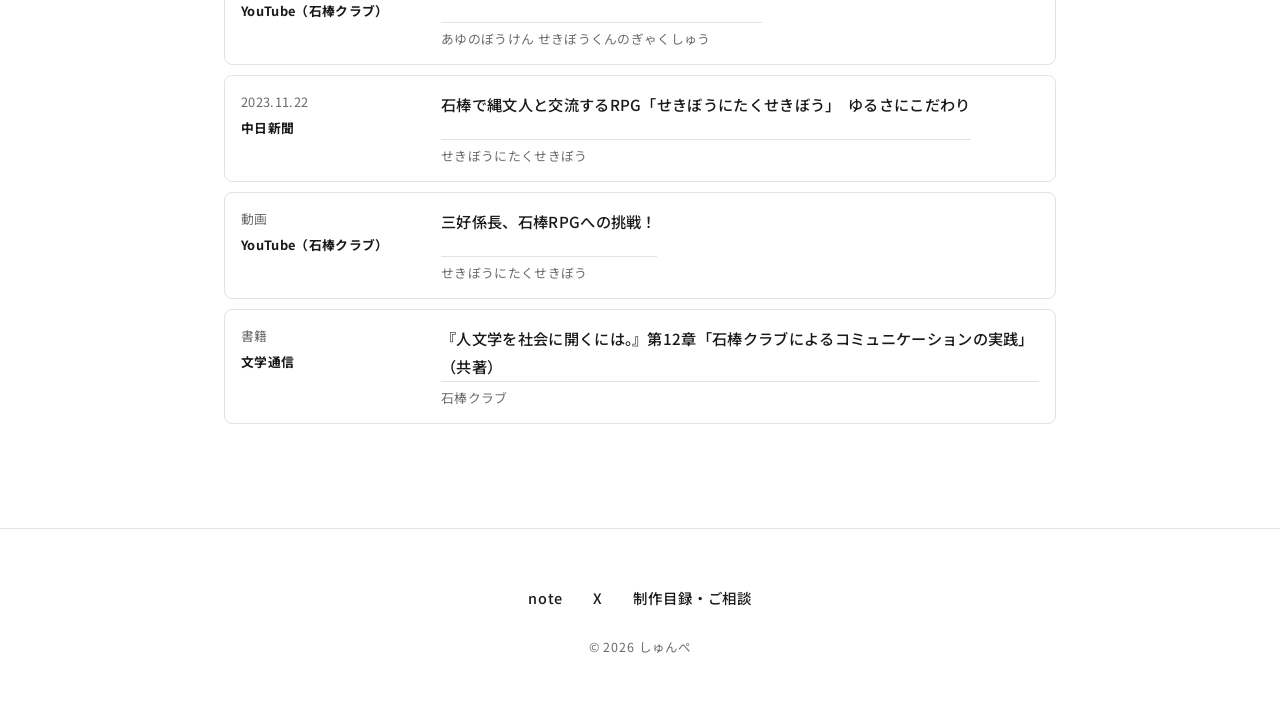
==== commit 7c47b87b: "個人LP: 歴史じんぶつRPG 幕末編 第8弾『二つの塾、ひとつの道』を追加 Co-Authored-By: Claude Opus 5.5 <noreply@anthropic.com> Claud" ====
--- a/index.html
+++ b/index.html
@@ -77,6 +77,16 @@
         </p>
         <div class="cards">
           <article class="card reveal">
+            <img class="card__thumb" src="img/omura-masujiro.png" alt="二つの塾、ひとつの道" loading="lazy" />
+            <div class="card__body">
+              <h4 class="card__title">二つの塾、ひとつの道</h4>
+              <p class="card__desc">歴史じんぶつRPG 幕末編 第8弾。大村益次郎が主人公。周防の村医者の子が、咸宜園で広瀬淡窓に、適塾で緒方洪庵に学び、宇和島・江戸・長州をへて明治政府の兵部大輔へ。学んだことを役に立てつづけた一生を史実どおりにたどるファミコン風RPG。ミニゲーム4つ。</p>
+              <div class="card__actions">
+                <a class="btn" href="https://omura-masujiro.vercel.app/" target="_blank" rel="noopener noreferrer">遊んでみる<span aria-hidden="true">&rarr;</span></a>
+              </div>
+            </div>
+          </article>
+          <article class="card reveal">
             <img class="card__thumb" src="img/choei-hashiru.png" alt="長英、走る" loading="lazy" />
             <div class="card__body">
               <h4 class="card__title">長英、走る</h4>
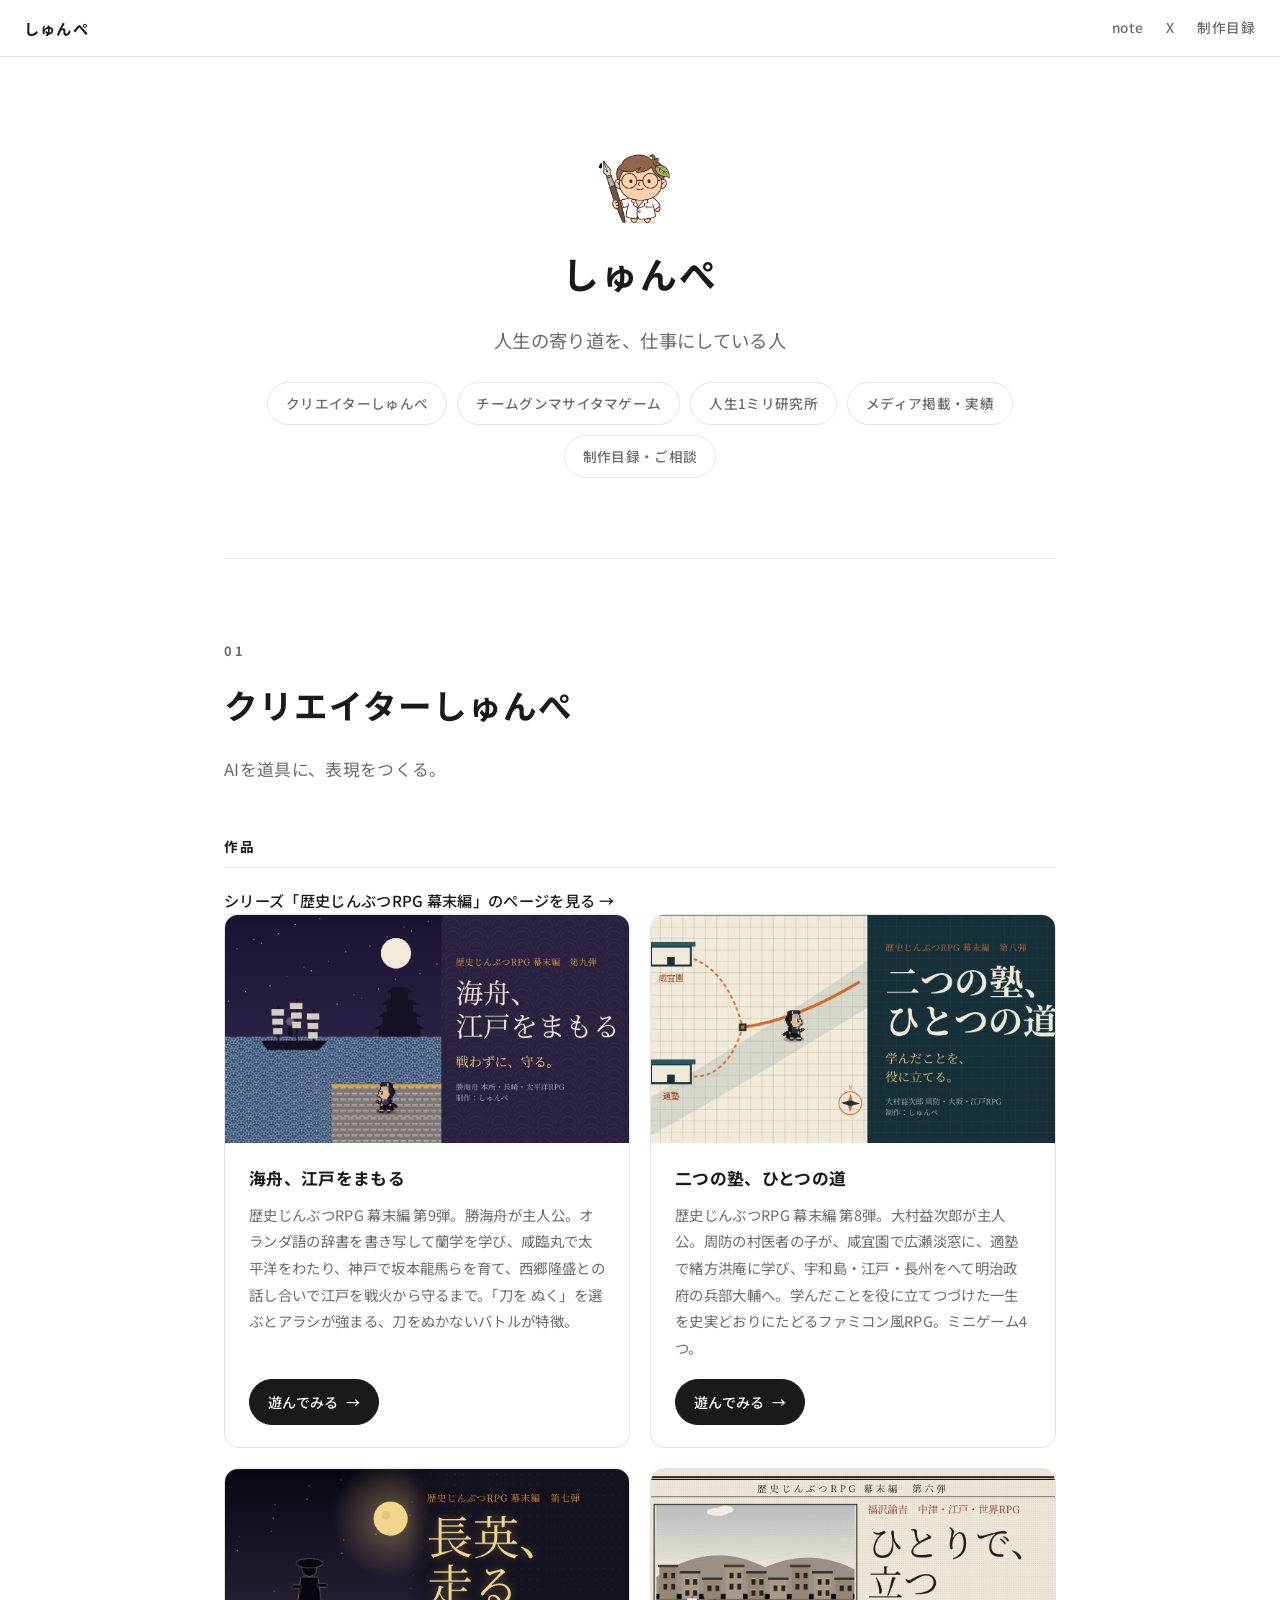
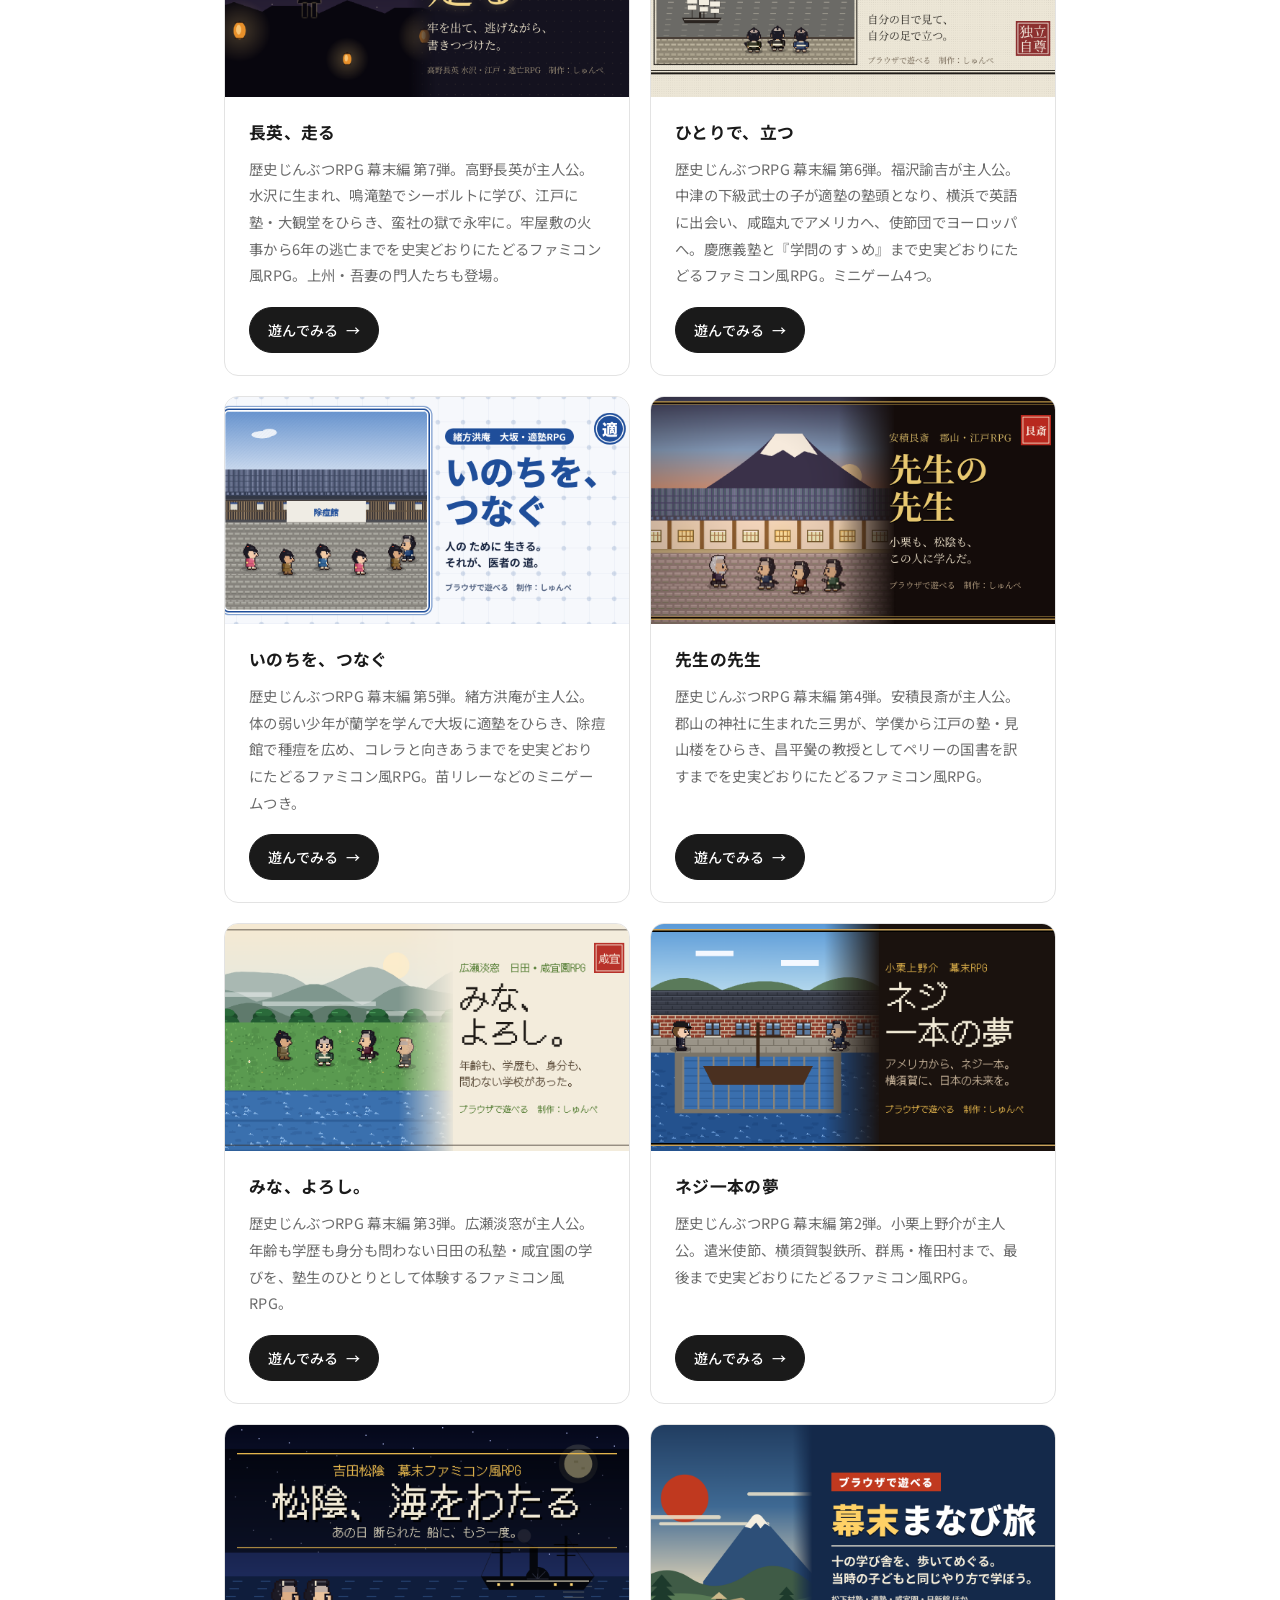
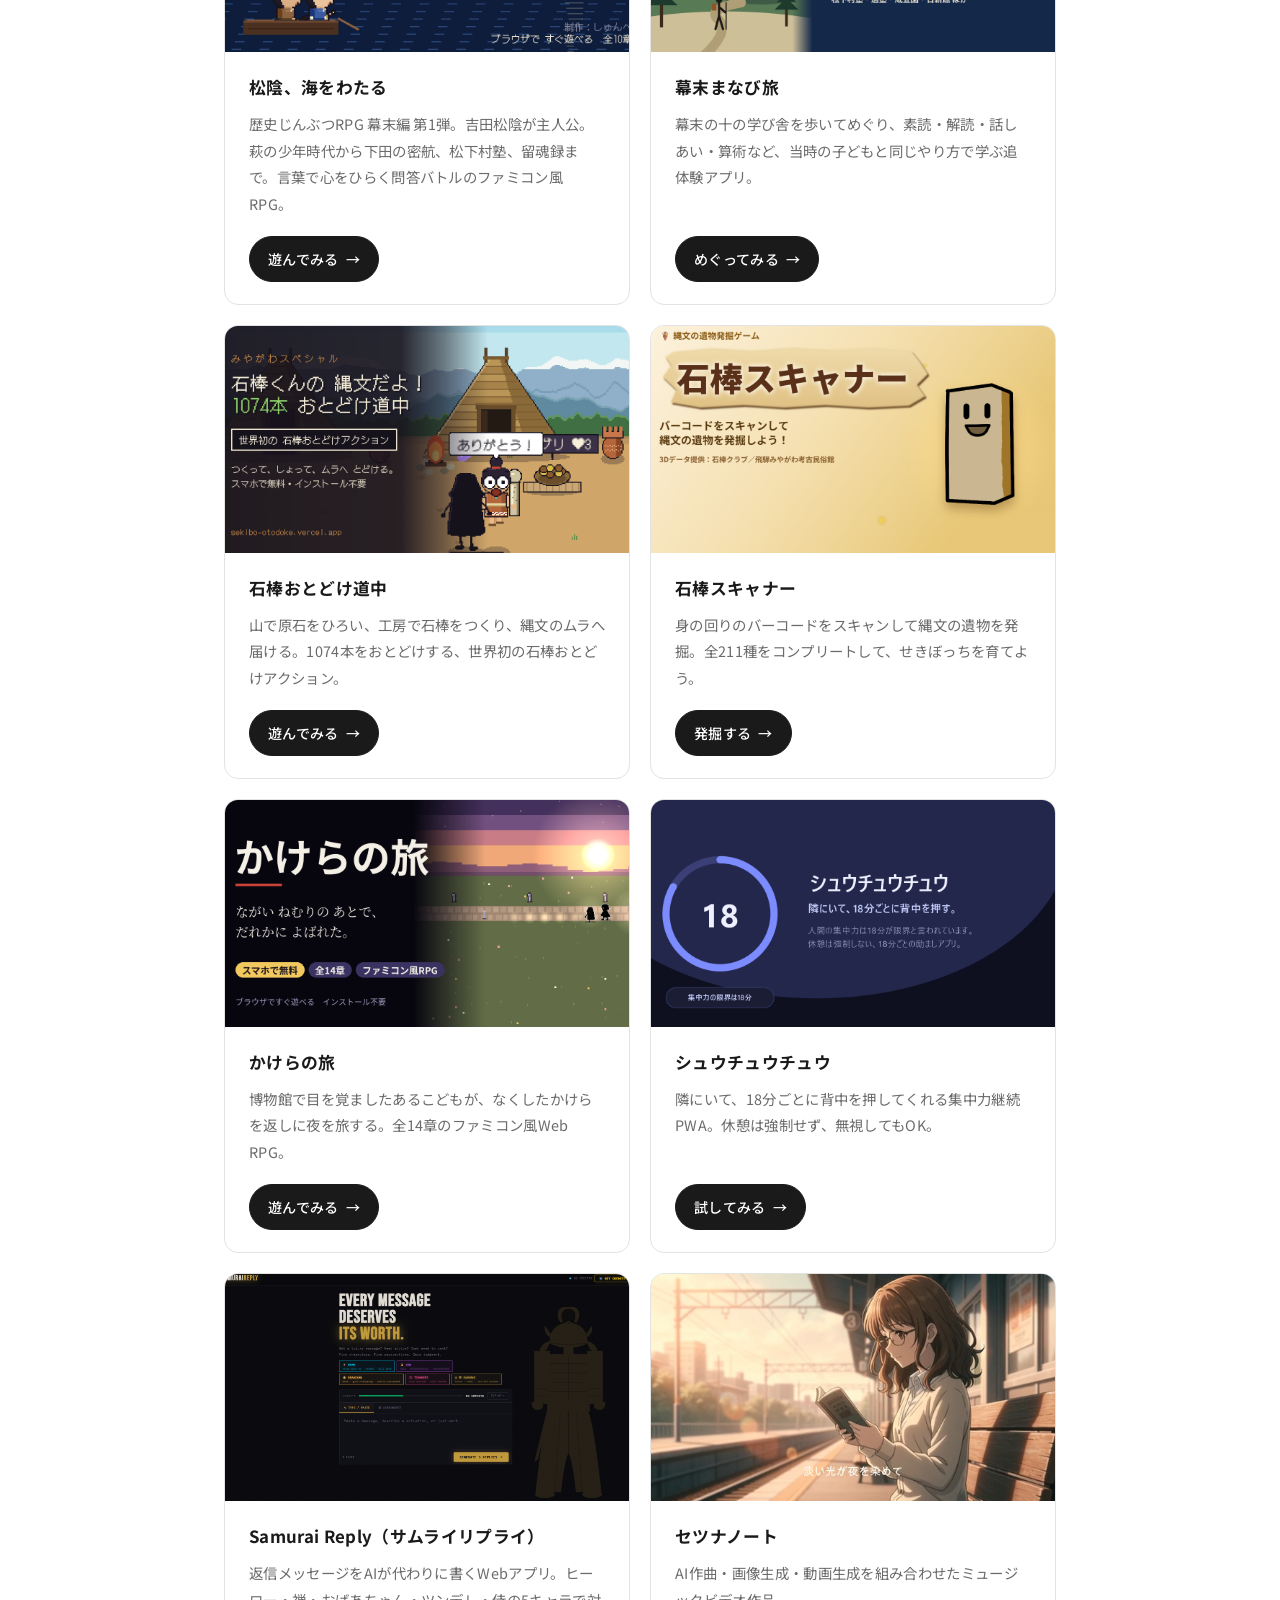
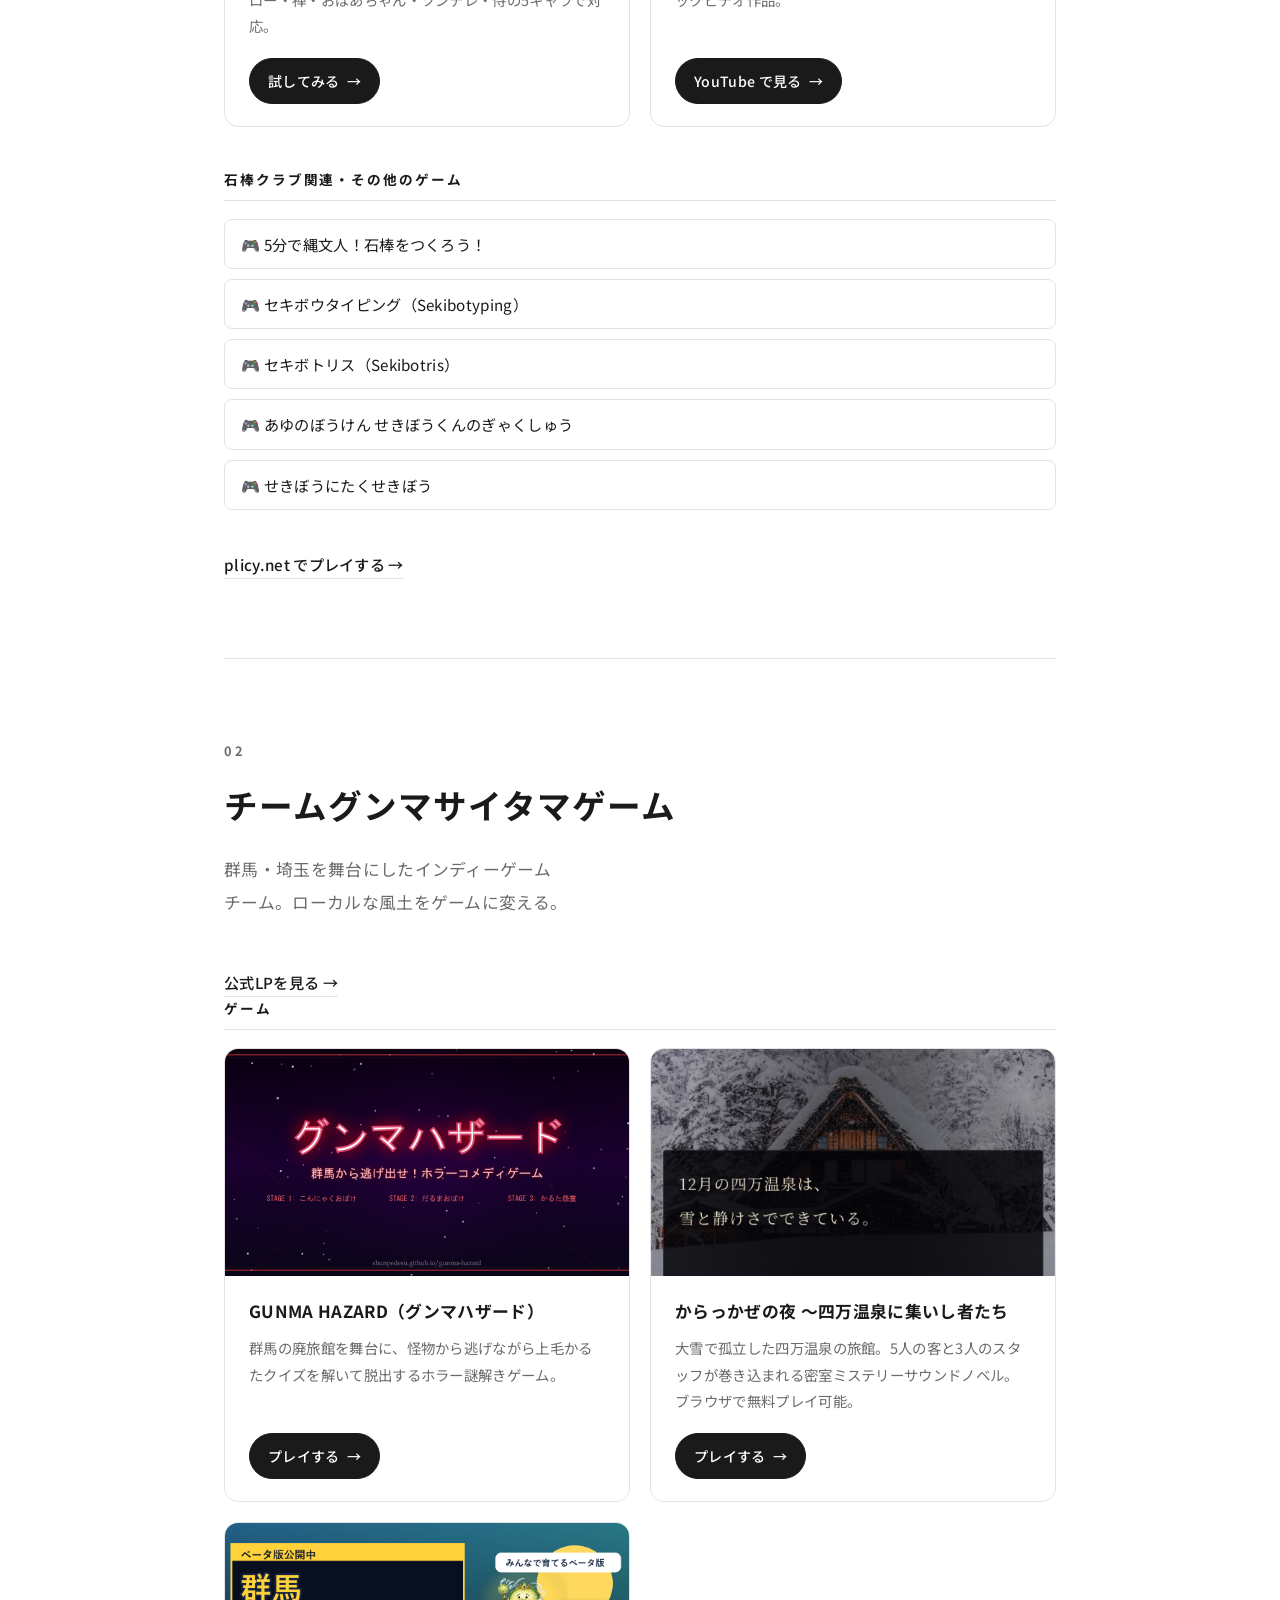
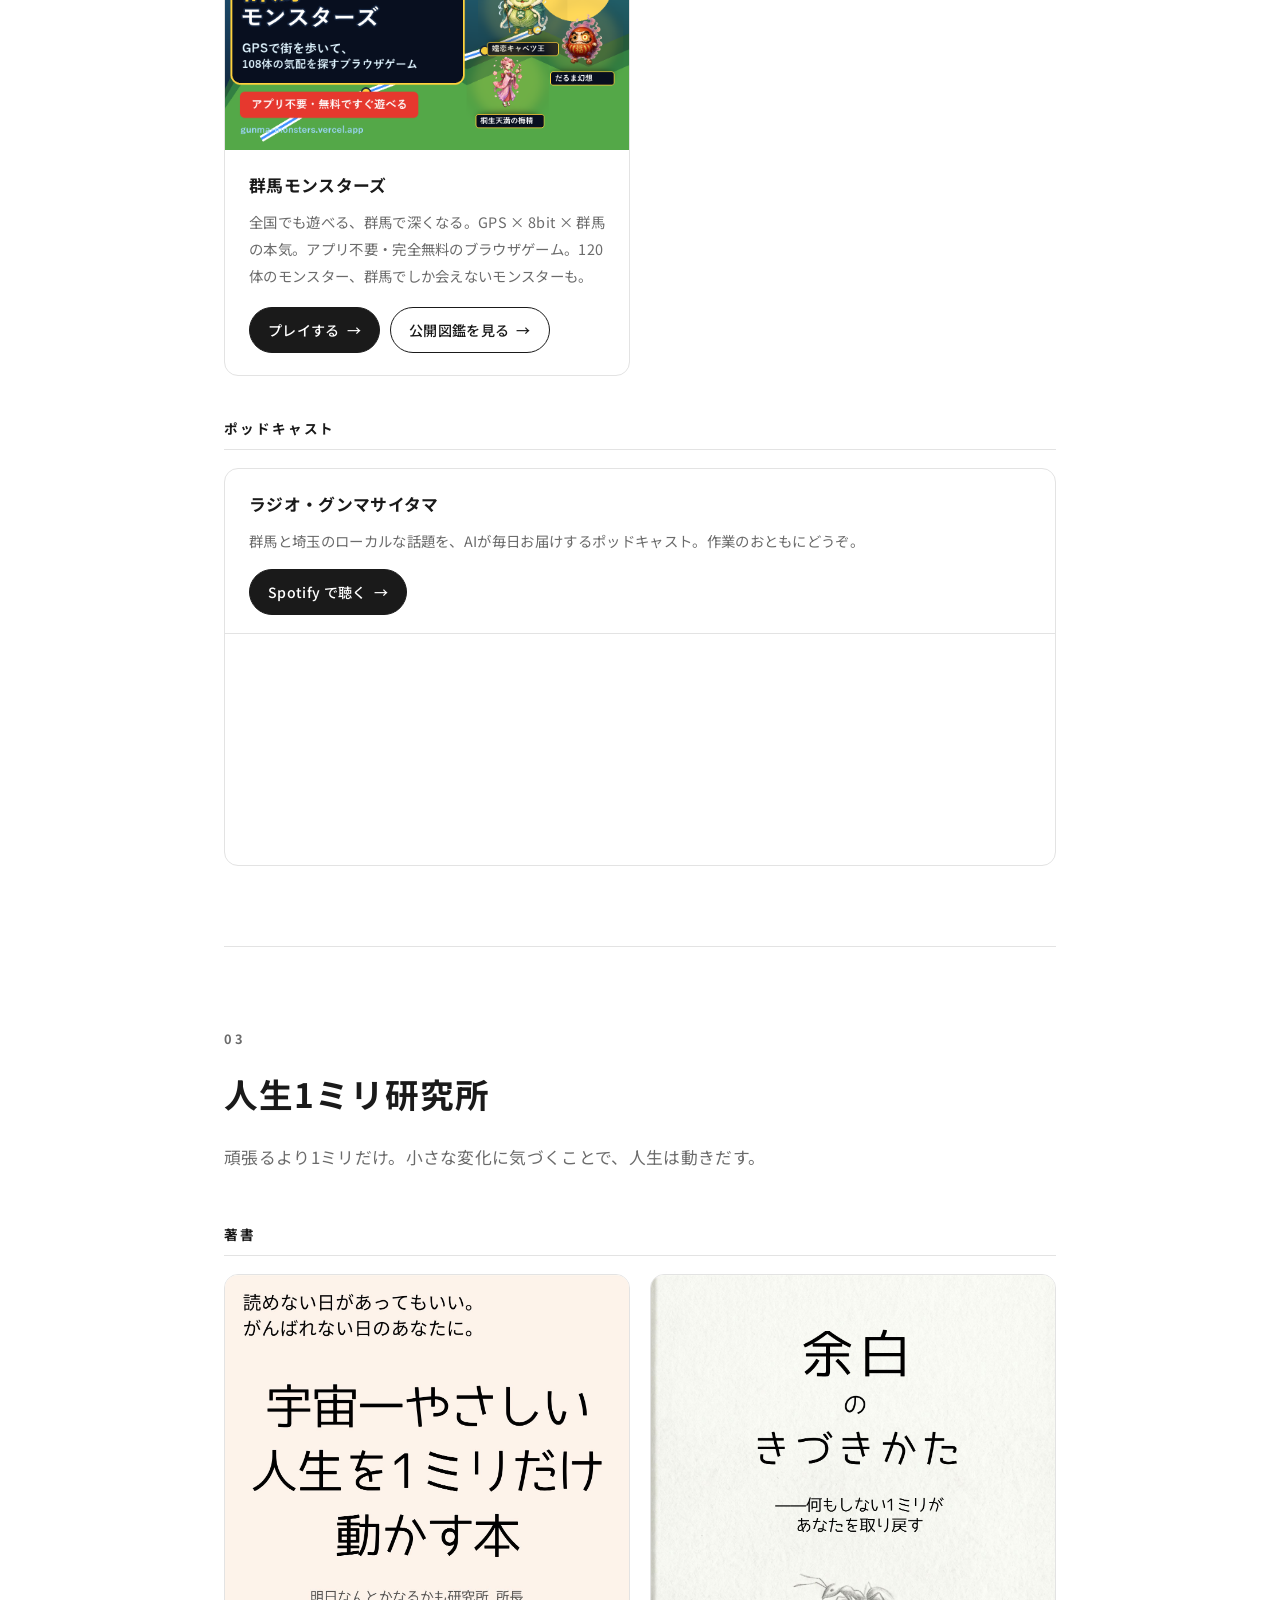
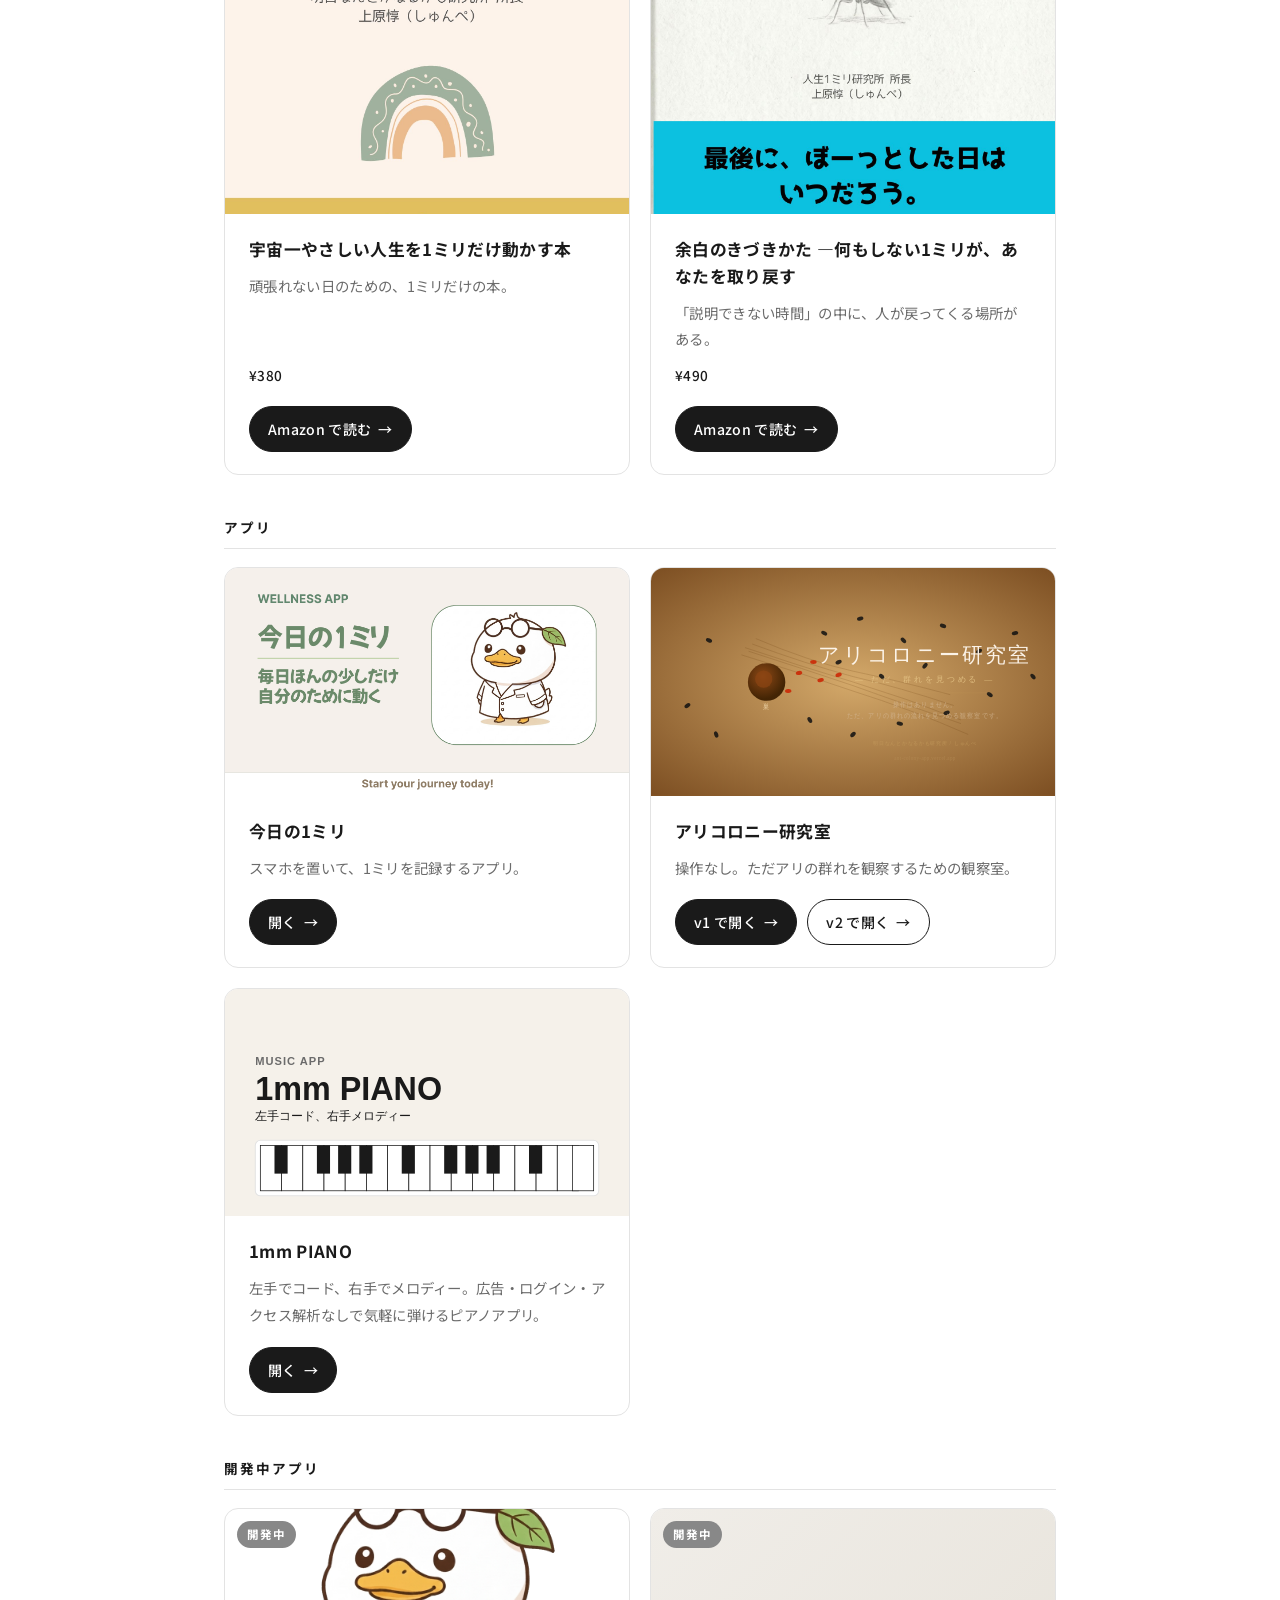
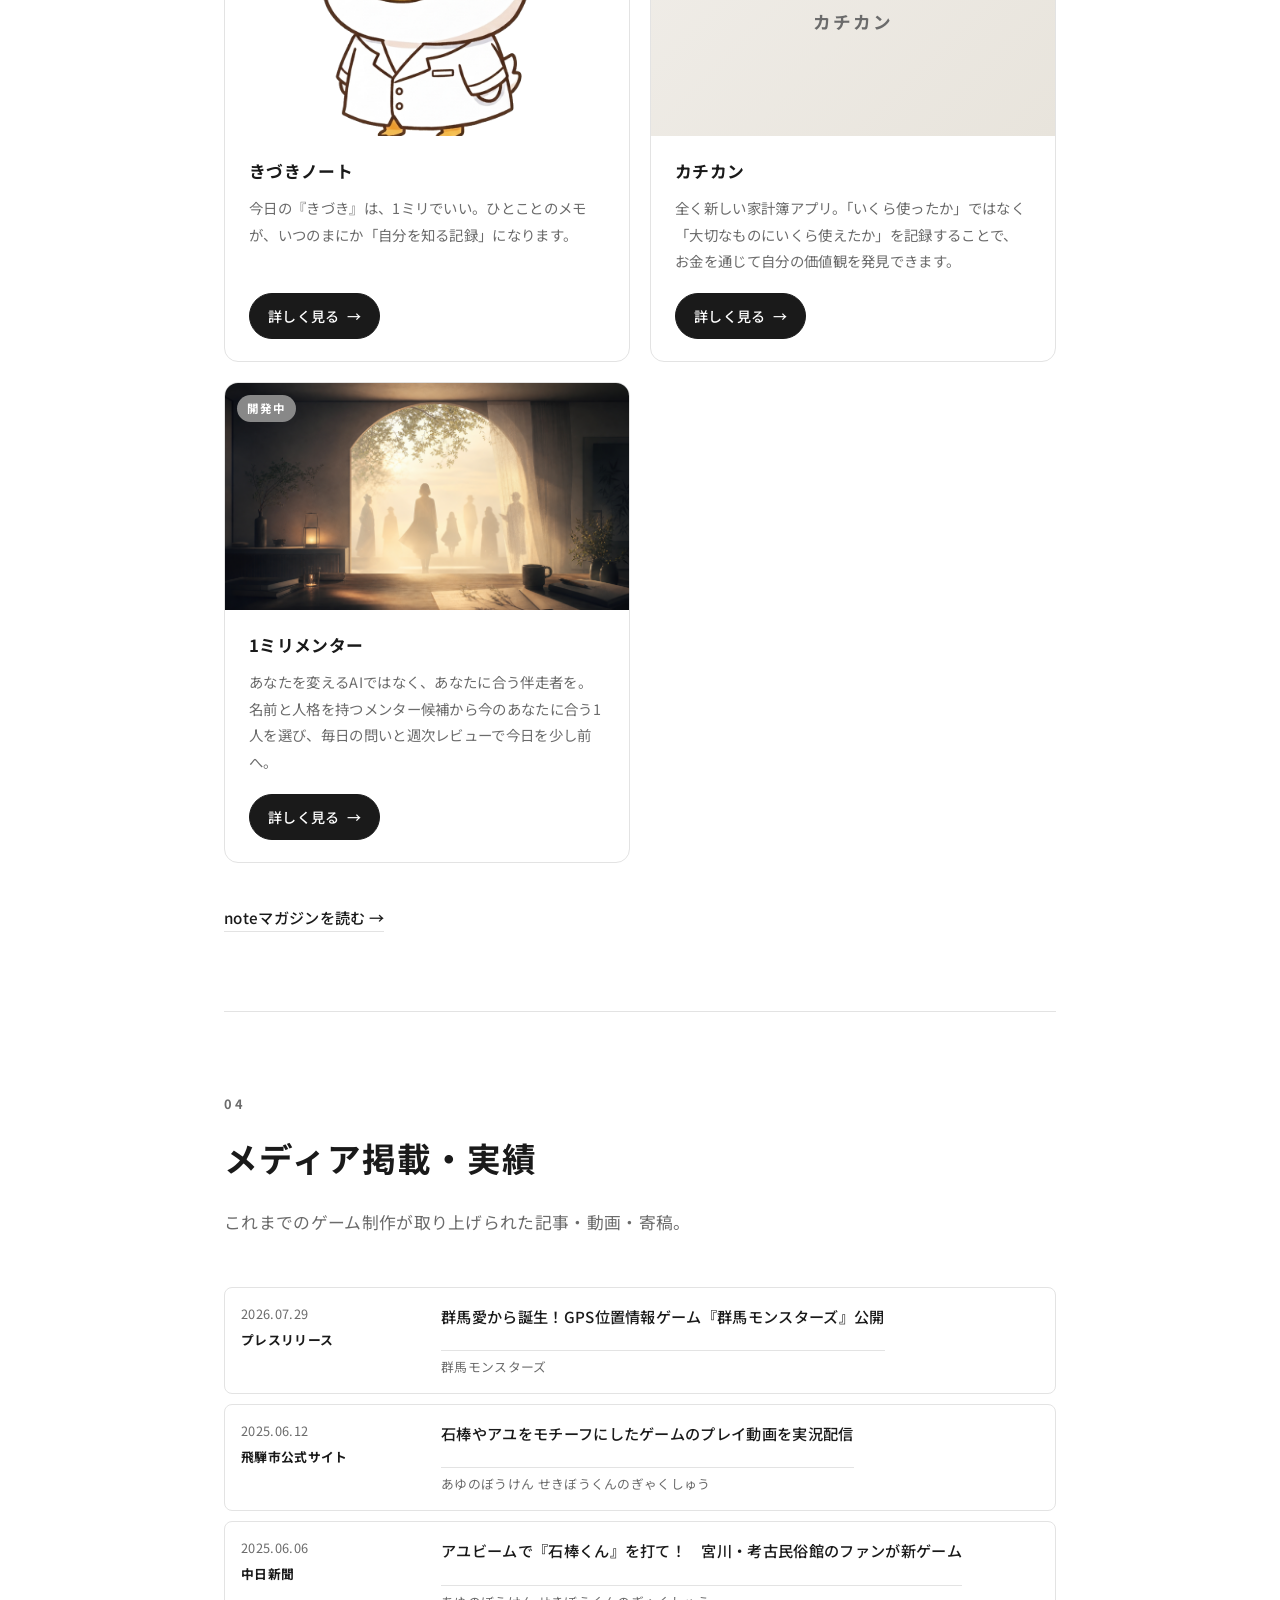
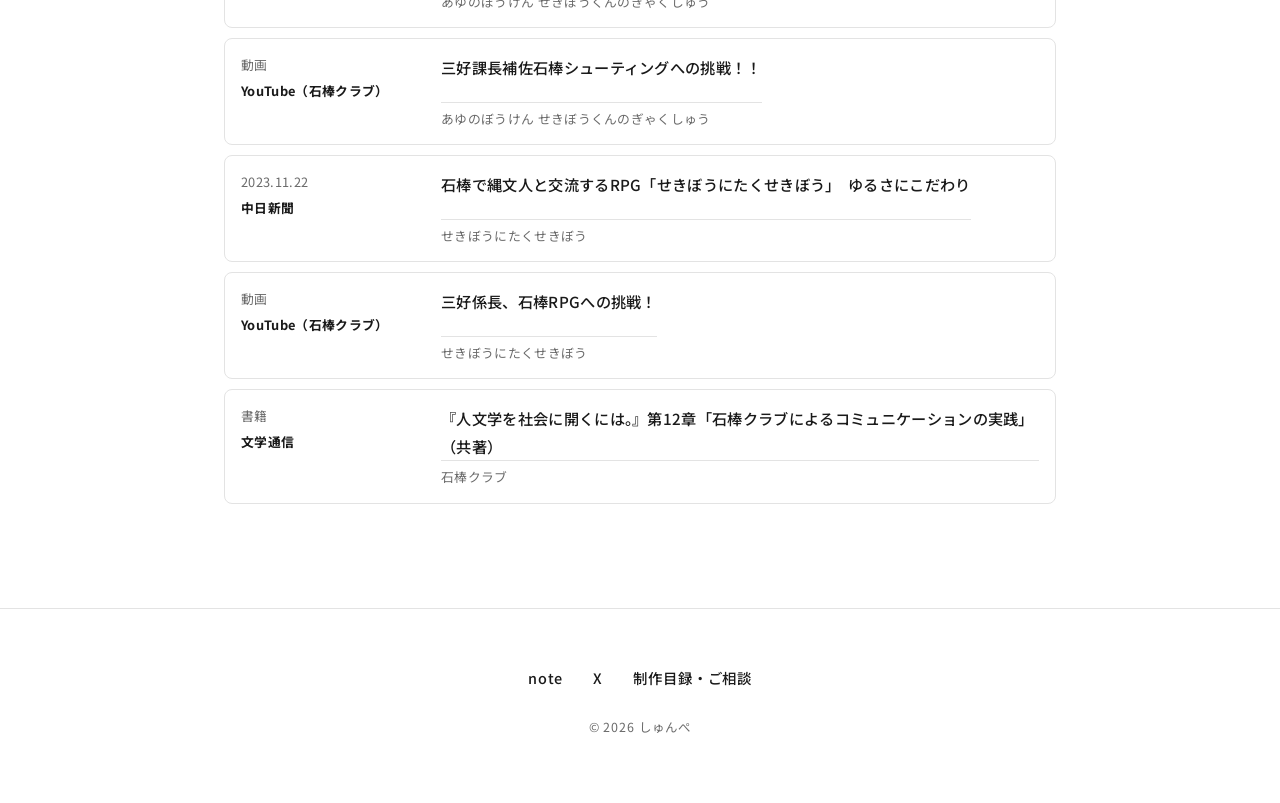
==== commit 4fc5ddba: "個人LP: 歴史じんぶつRPG 幕末編 第9弾『海舟、江戸をまもる』を追加 Co-Authored-By: Claude Opus 5.5 <noreply@anthropic.com> Claude" ====
--- a/index.html
+++ b/index.html
@@ -77,6 +77,16 @@
         </p>
         <div class="cards">
           <article class="card reveal">
+            <img class="card__thumb" src="img/kaishu-edo-wo-mamoru.png" alt="海舟、江戸をまもる" loading="lazy" />
+            <div class="card__body">
+              <h4 class="card__title">海舟、江戸をまもる</h4>
+              <p class="card__desc">歴史じんぶつRPG 幕末編 第9弾。勝海舟が主人公。オランダ語の辞書を書き写して蘭学を学び、咸臨丸で太平洋をわたり、神戸で坂本龍馬らを育て、西郷隆盛との話し合いで江戸を戦火から守るまで。「刀を ぬく」を選ぶとアラシが強まる、刀をぬかないバトルが特徴。</p>
+              <div class="card__actions">
+                <a class="btn" href="https://kaishu-edo-wo-mamoru.vercel.app/" target="_blank" rel="noopener noreferrer">遊んでみる<span aria-hidden="true">&rarr;</span></a>
+              </div>
+            </div>
+          </article>
+          <article class="card reveal">
             <img class="card__thumb" src="img/omura-masujiro.png" alt="二つの塾、ひとつの道" loading="lazy" />
             <div class="card__body">
               <h4 class="card__title">二つの塾、ひとつの道</h4>
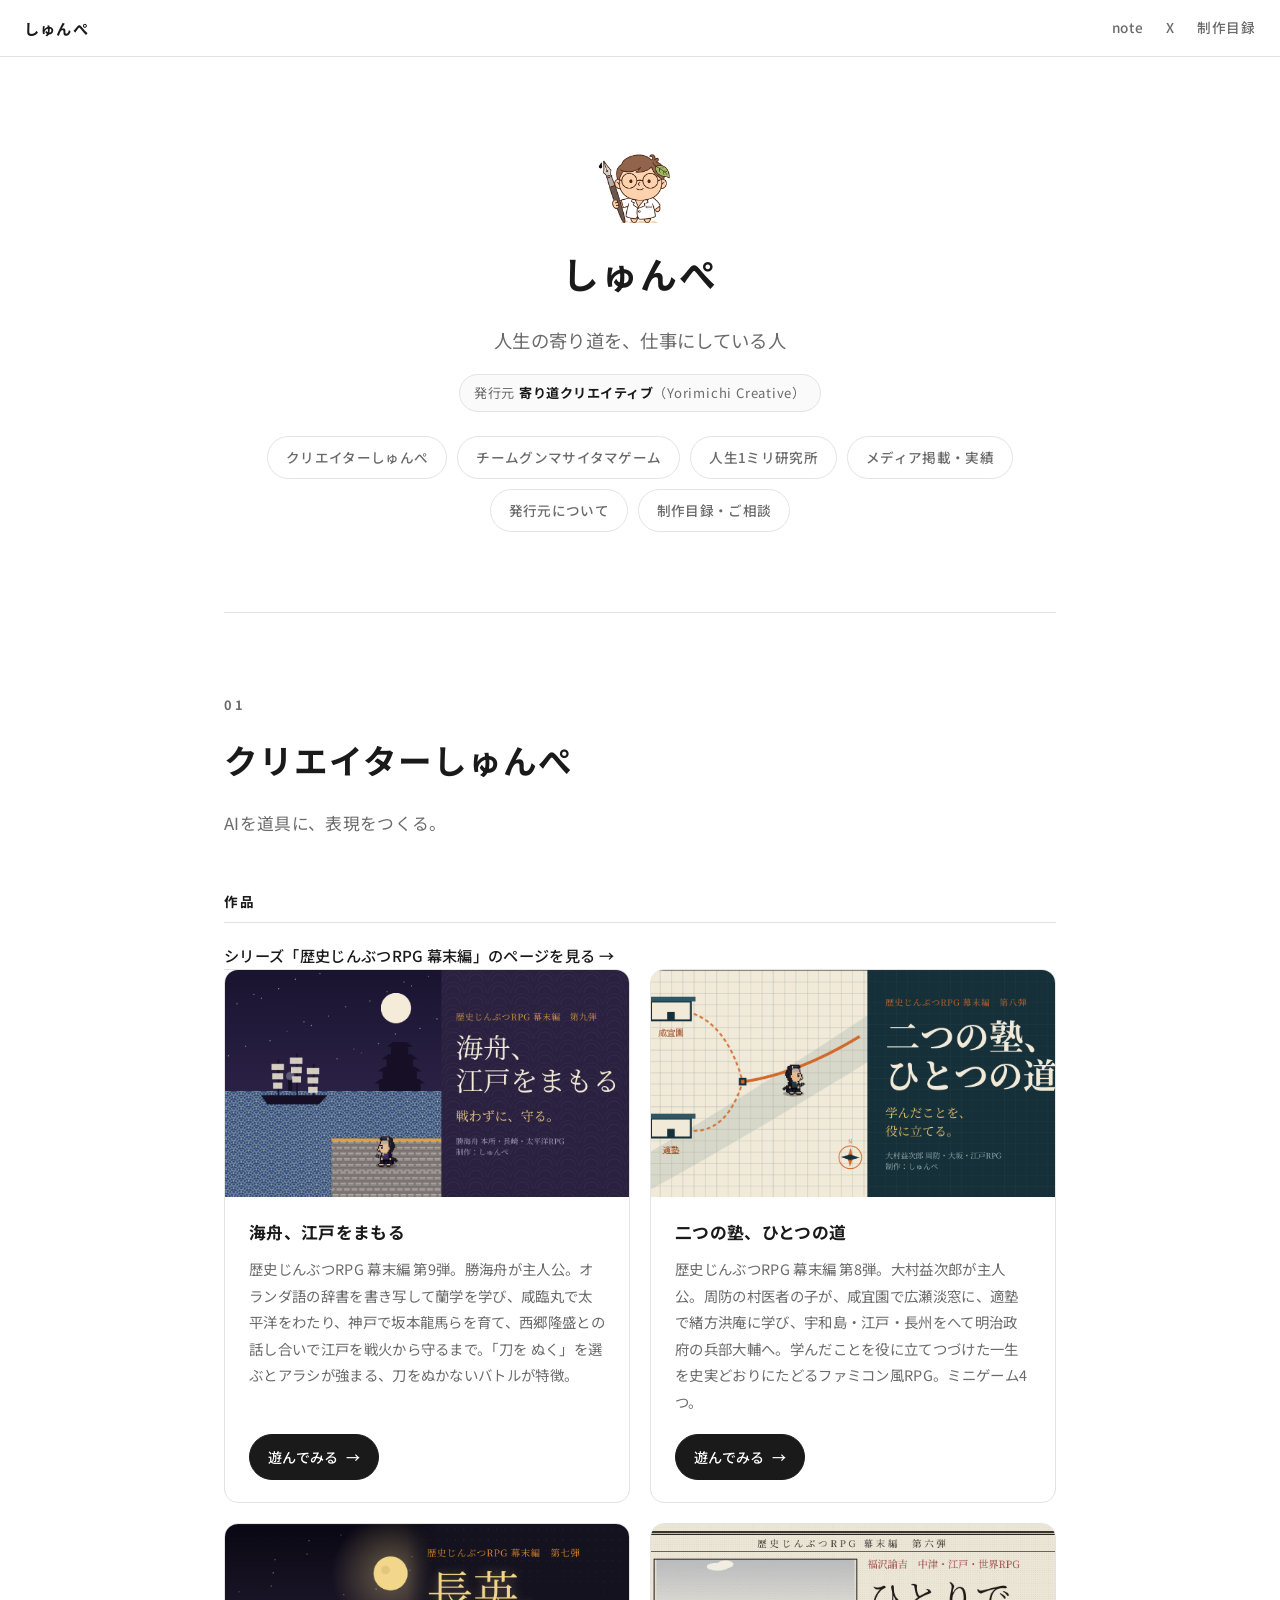
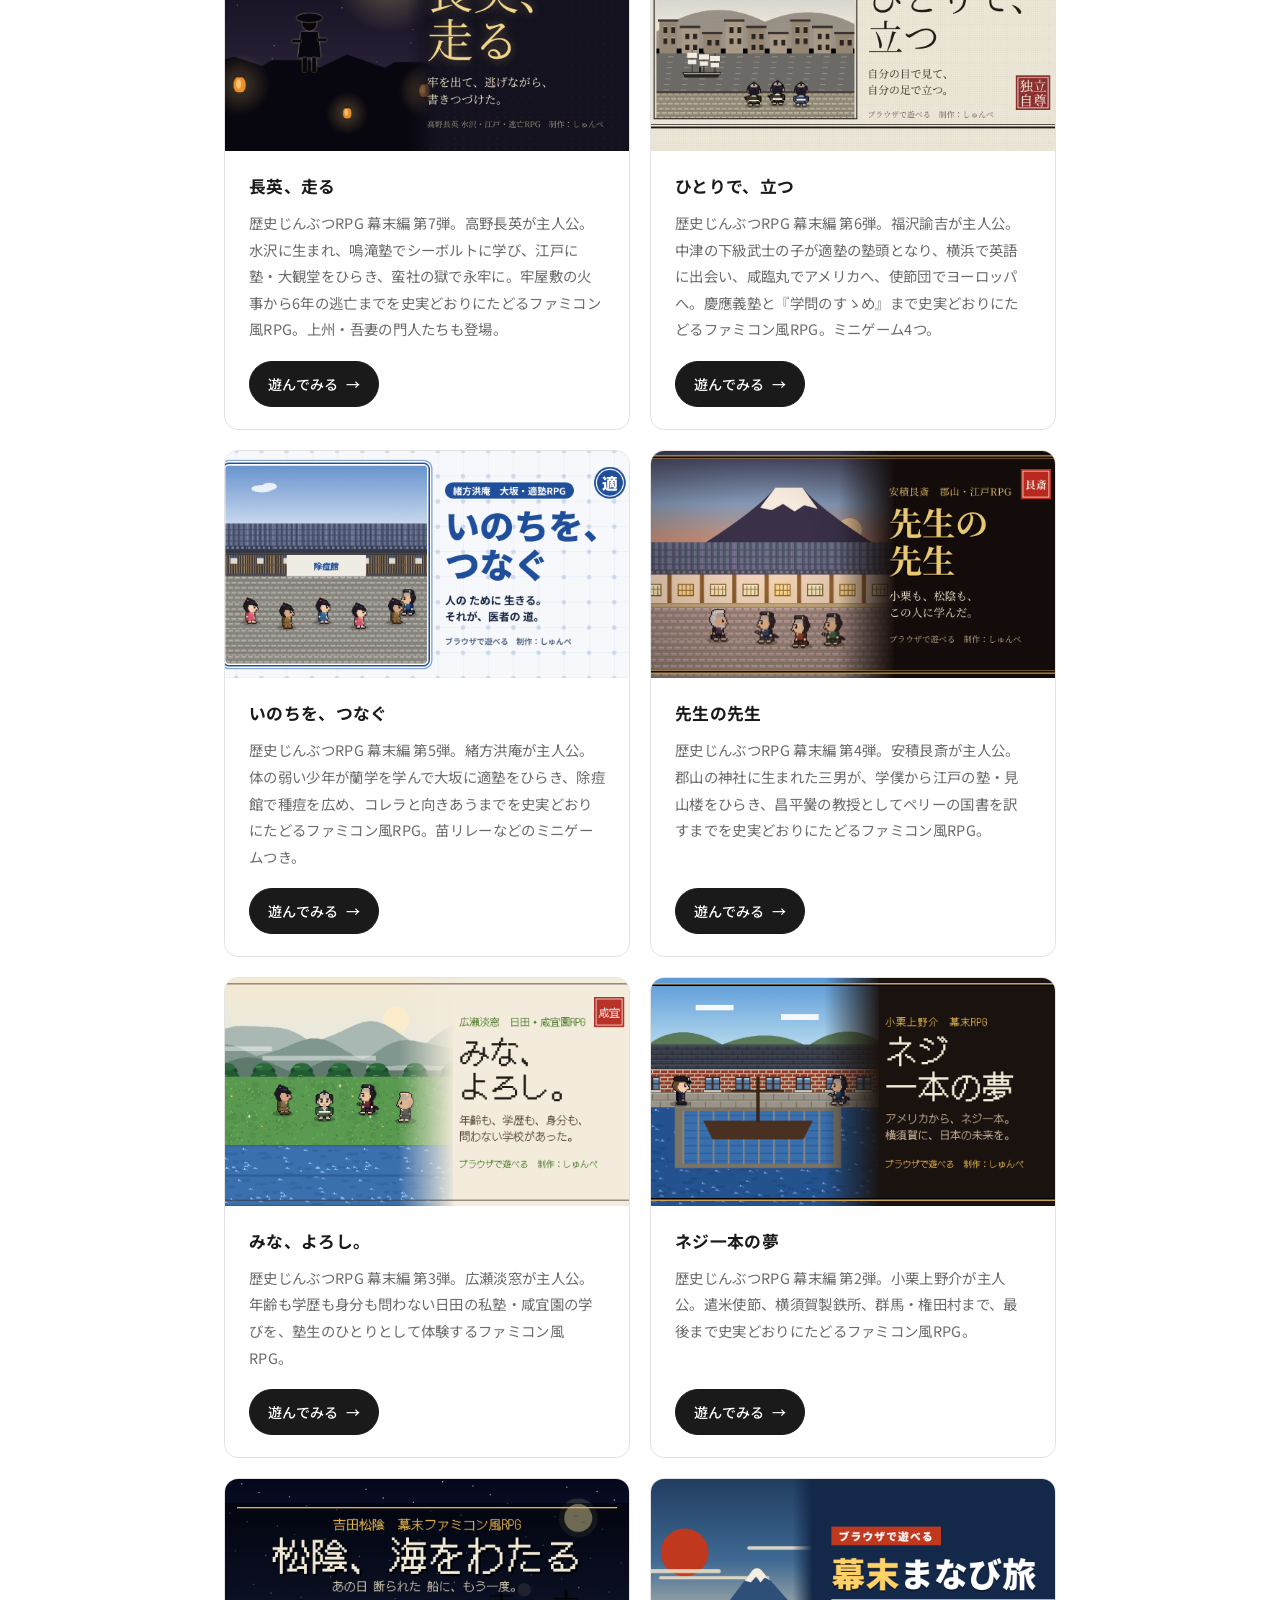
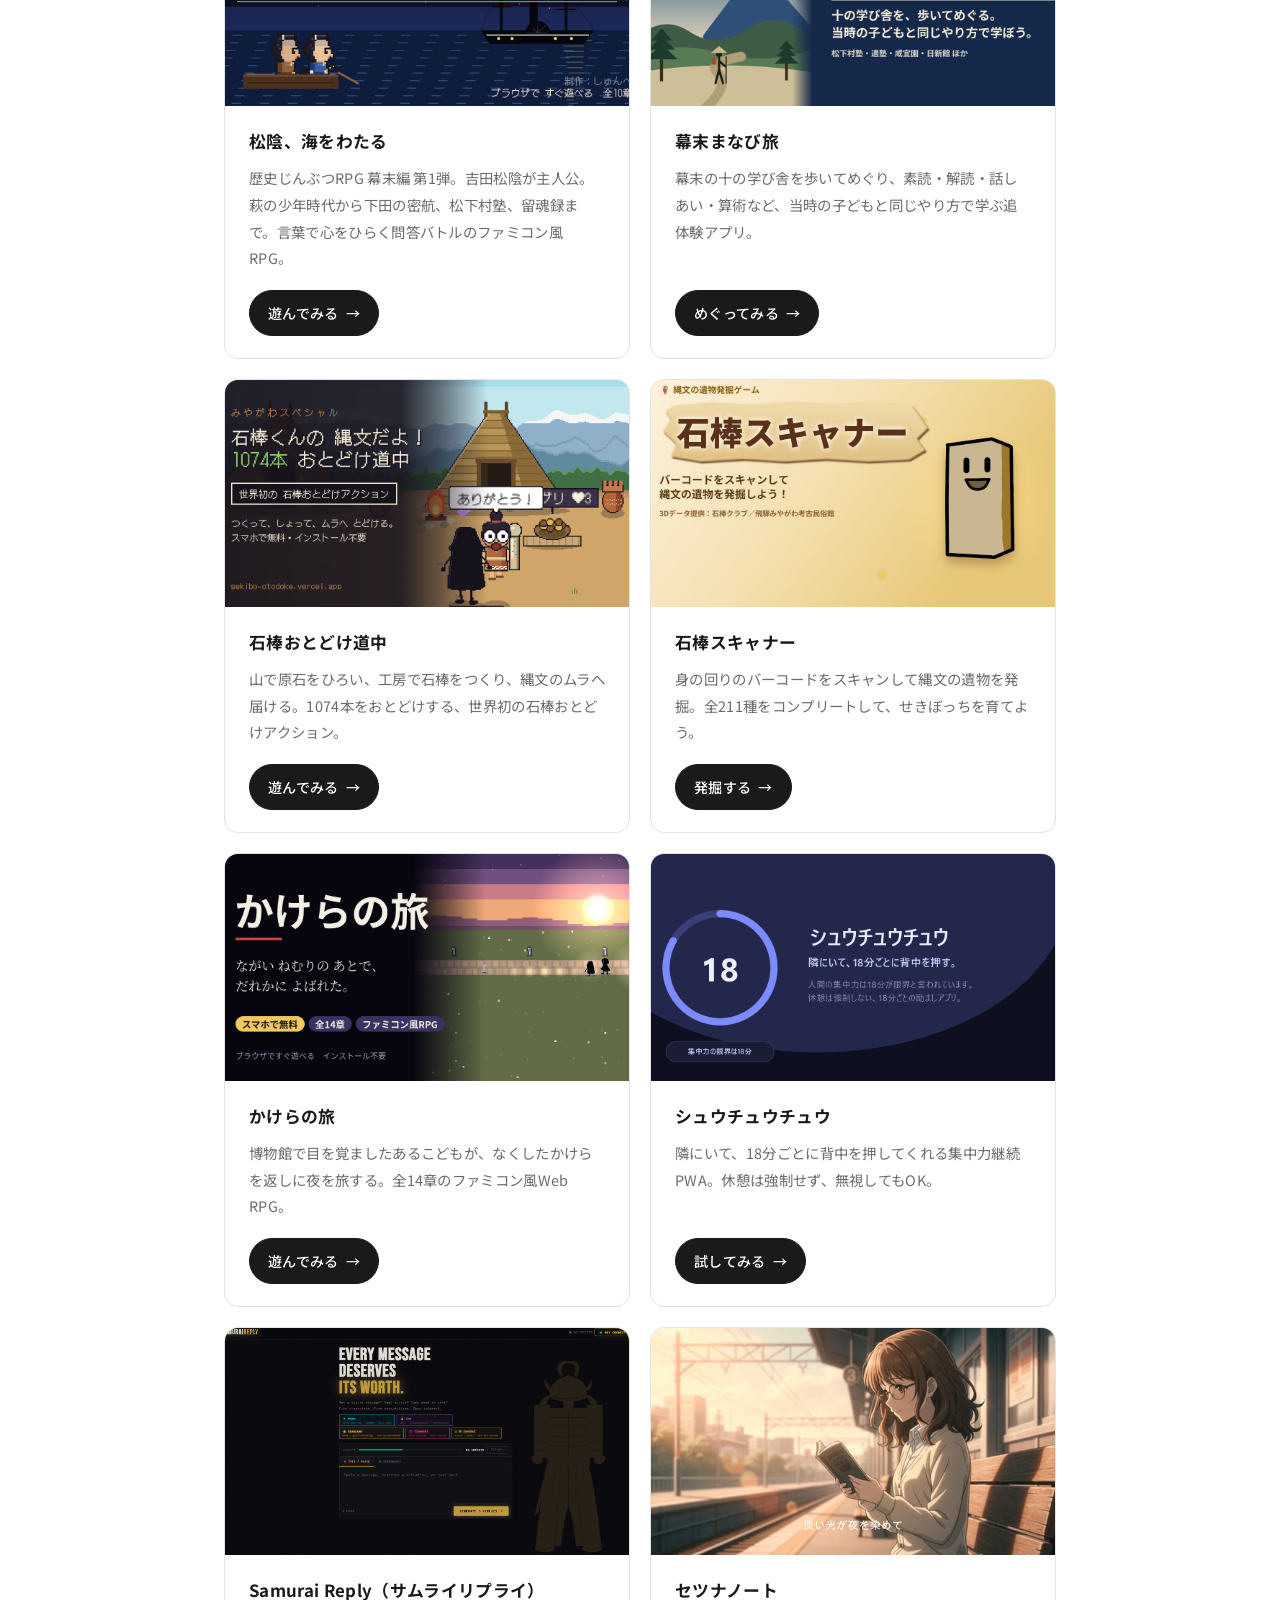
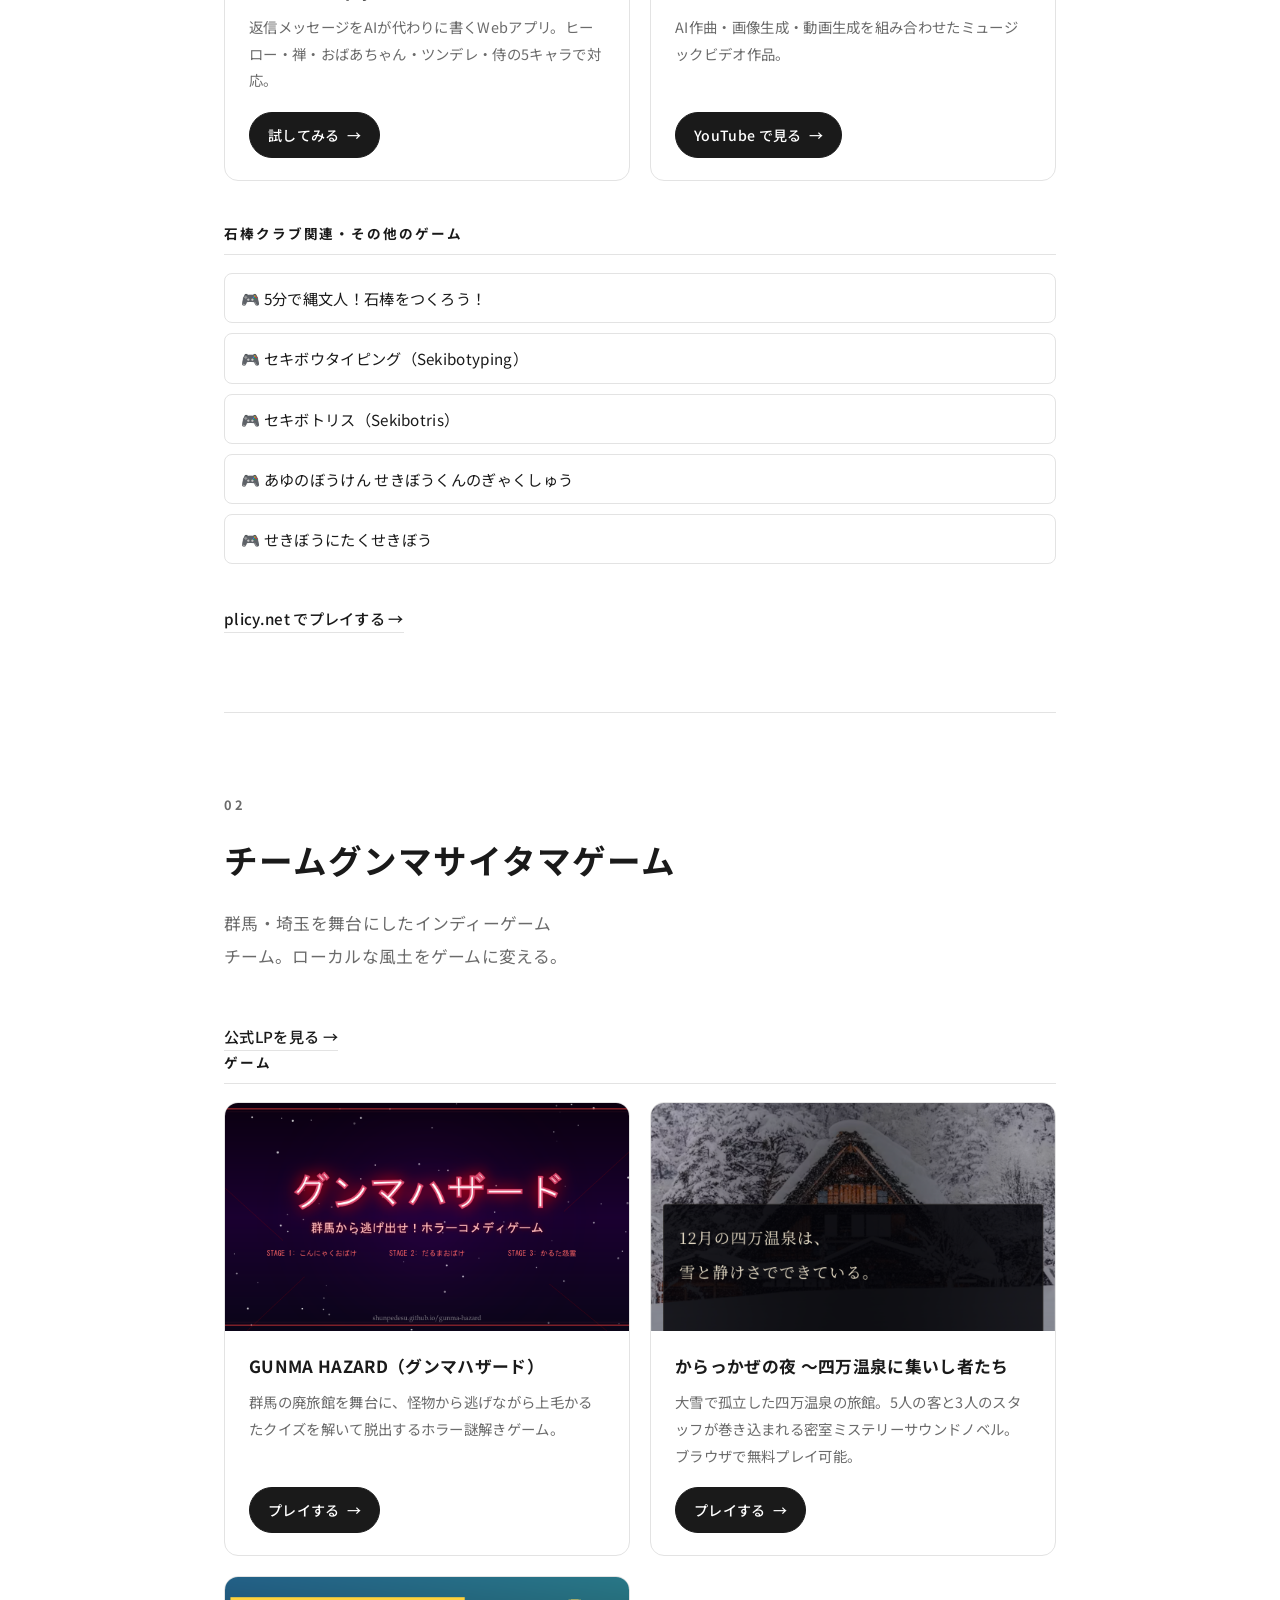
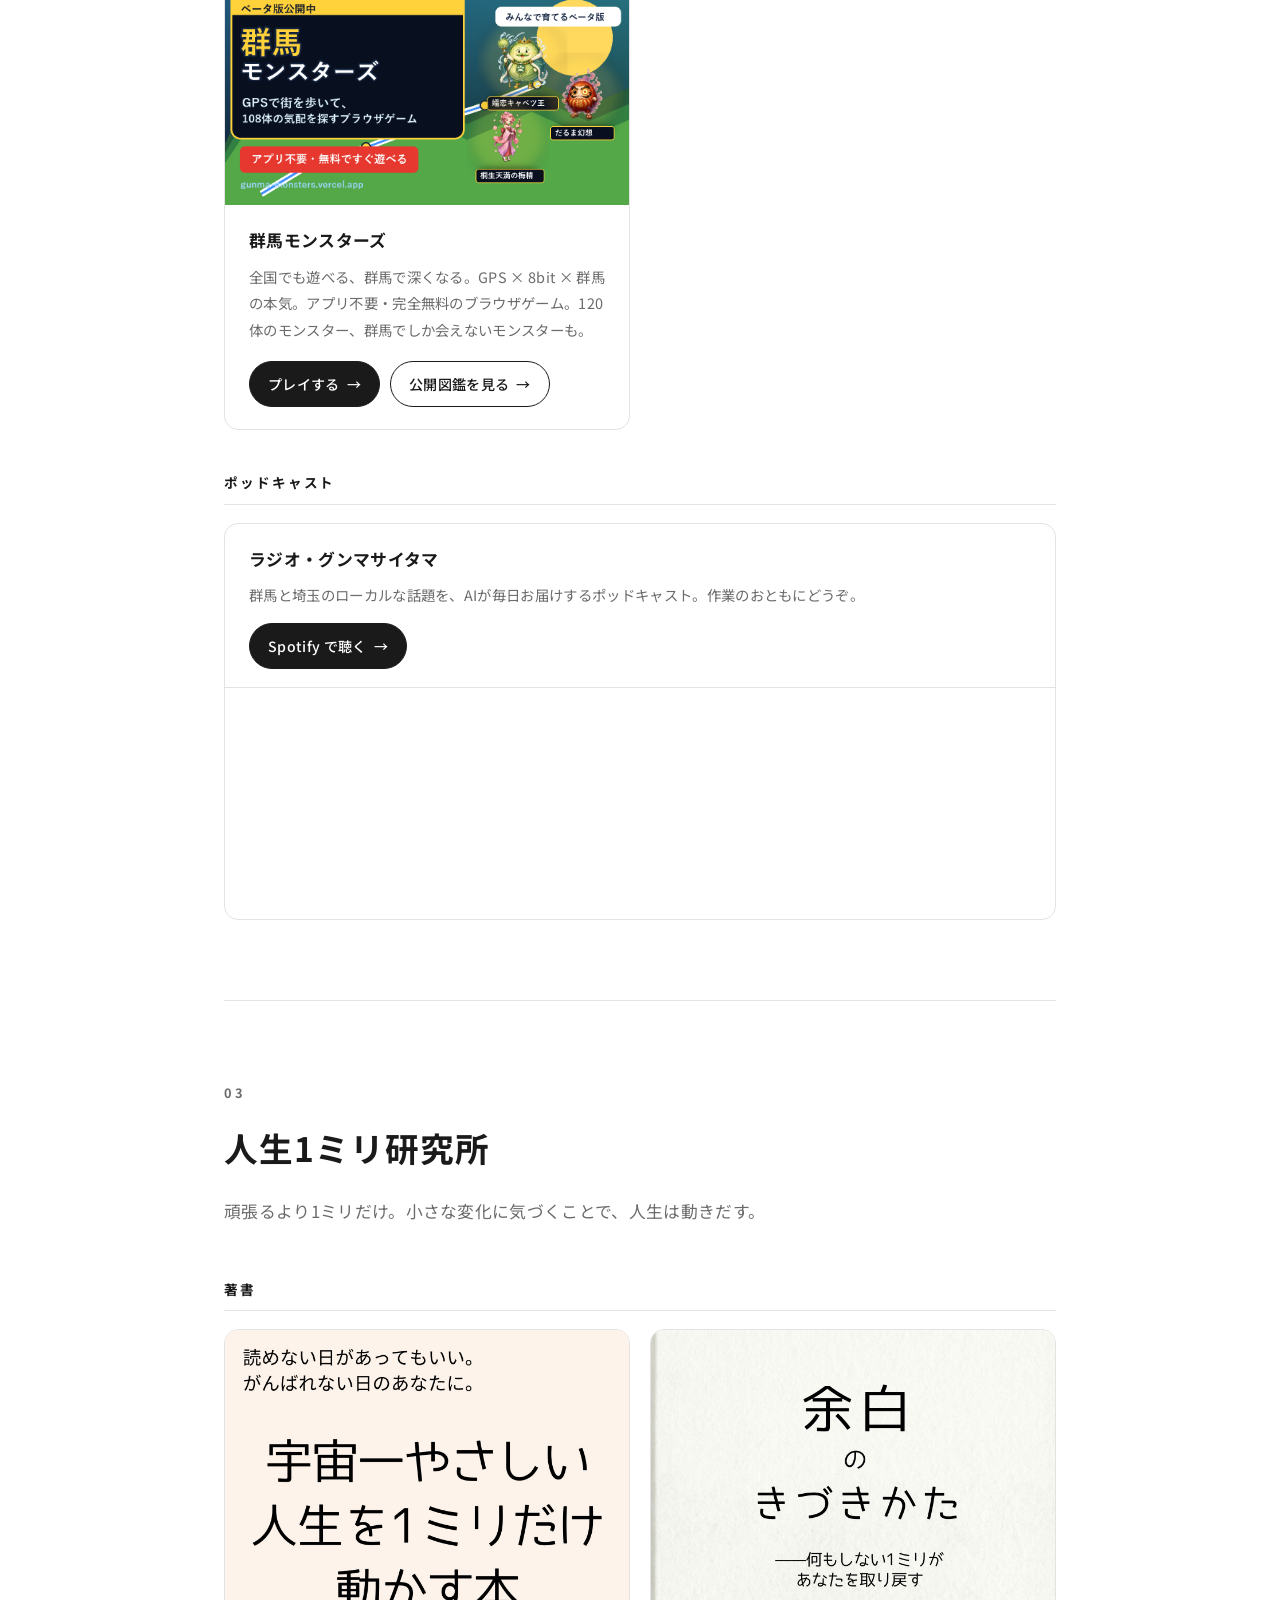
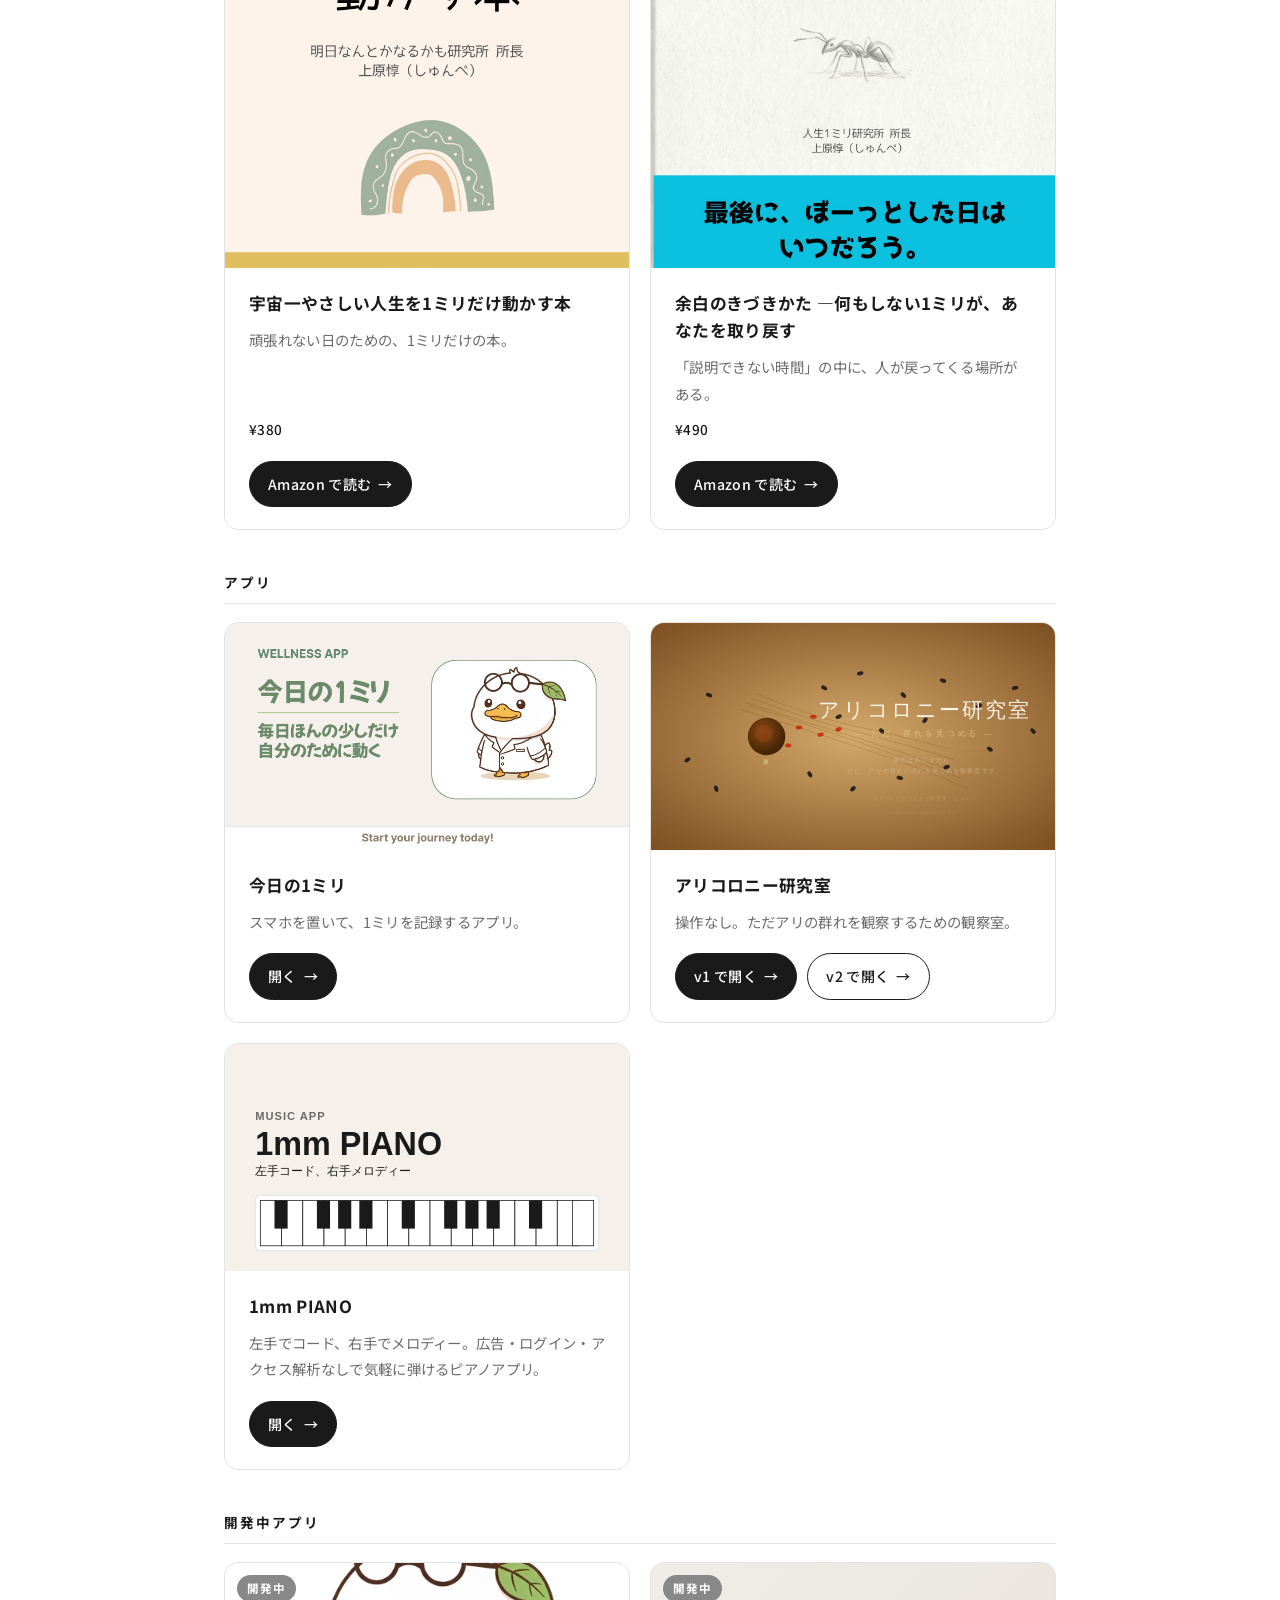
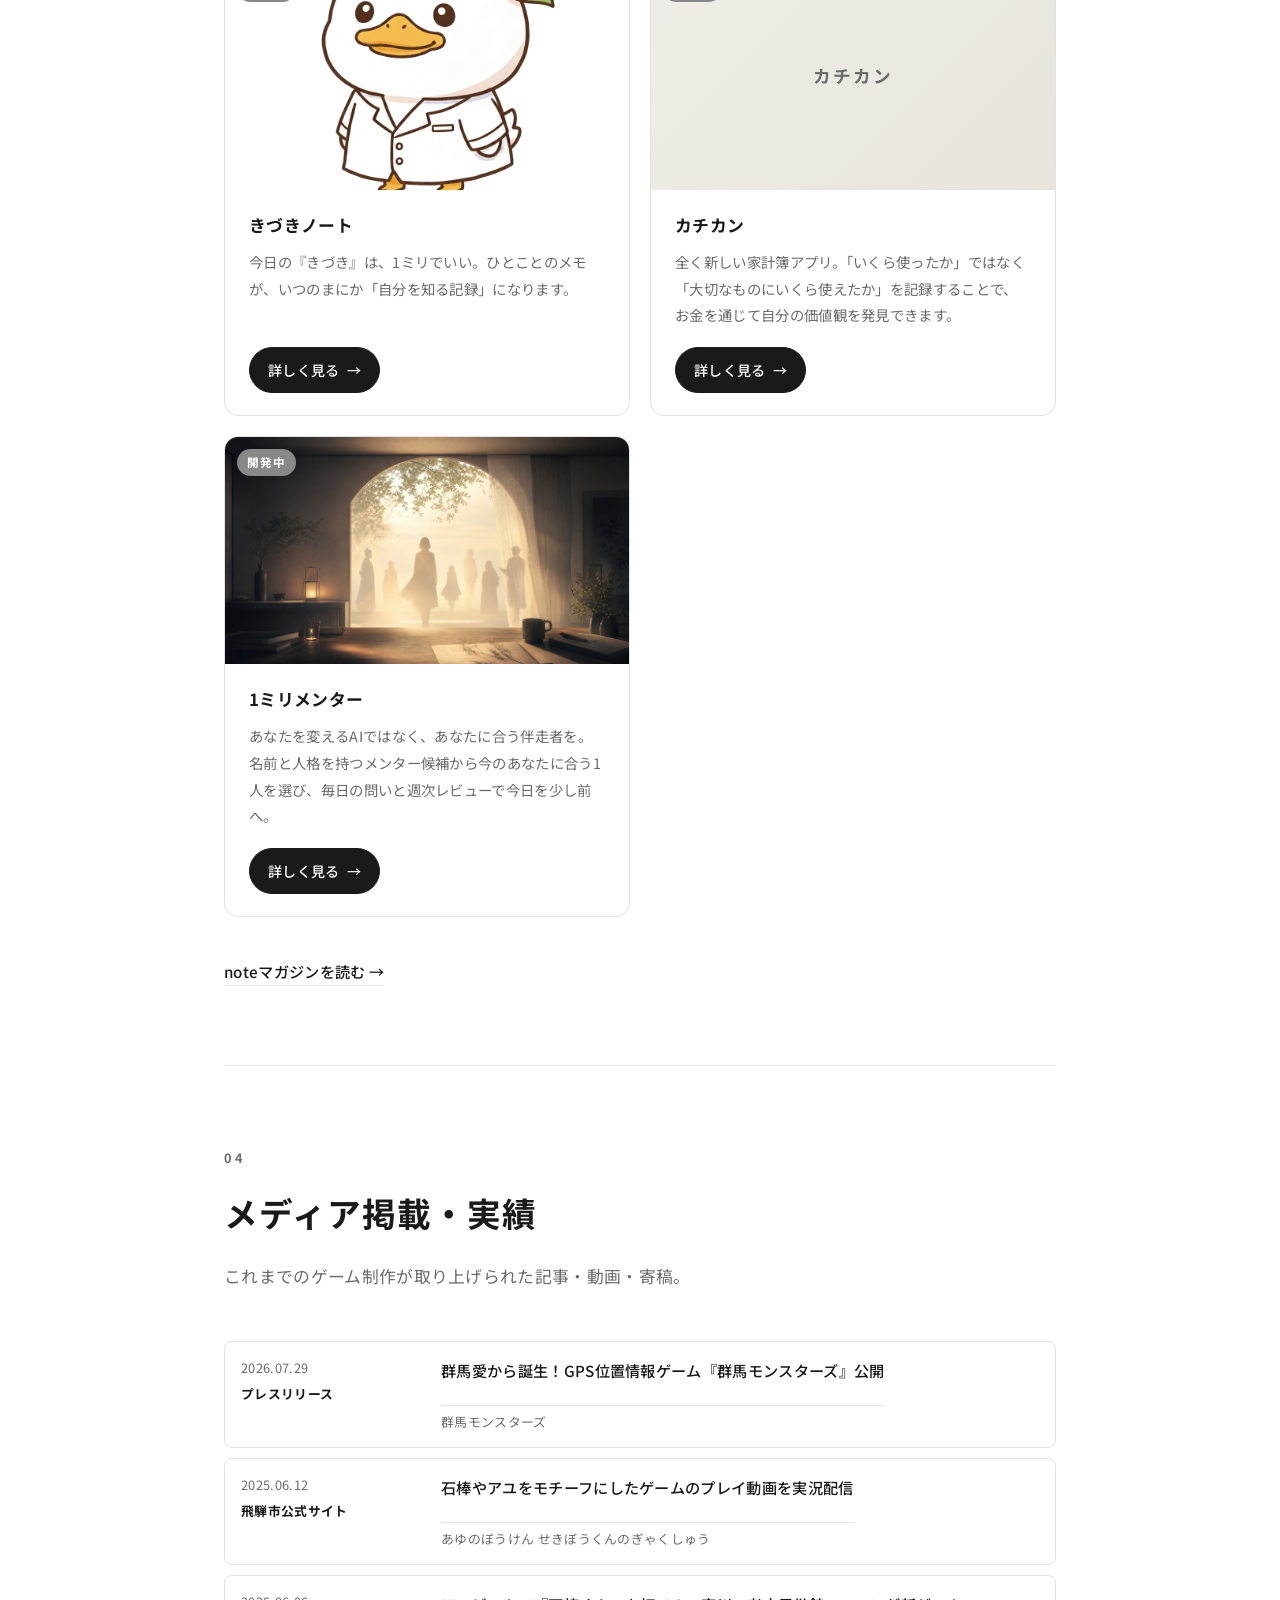
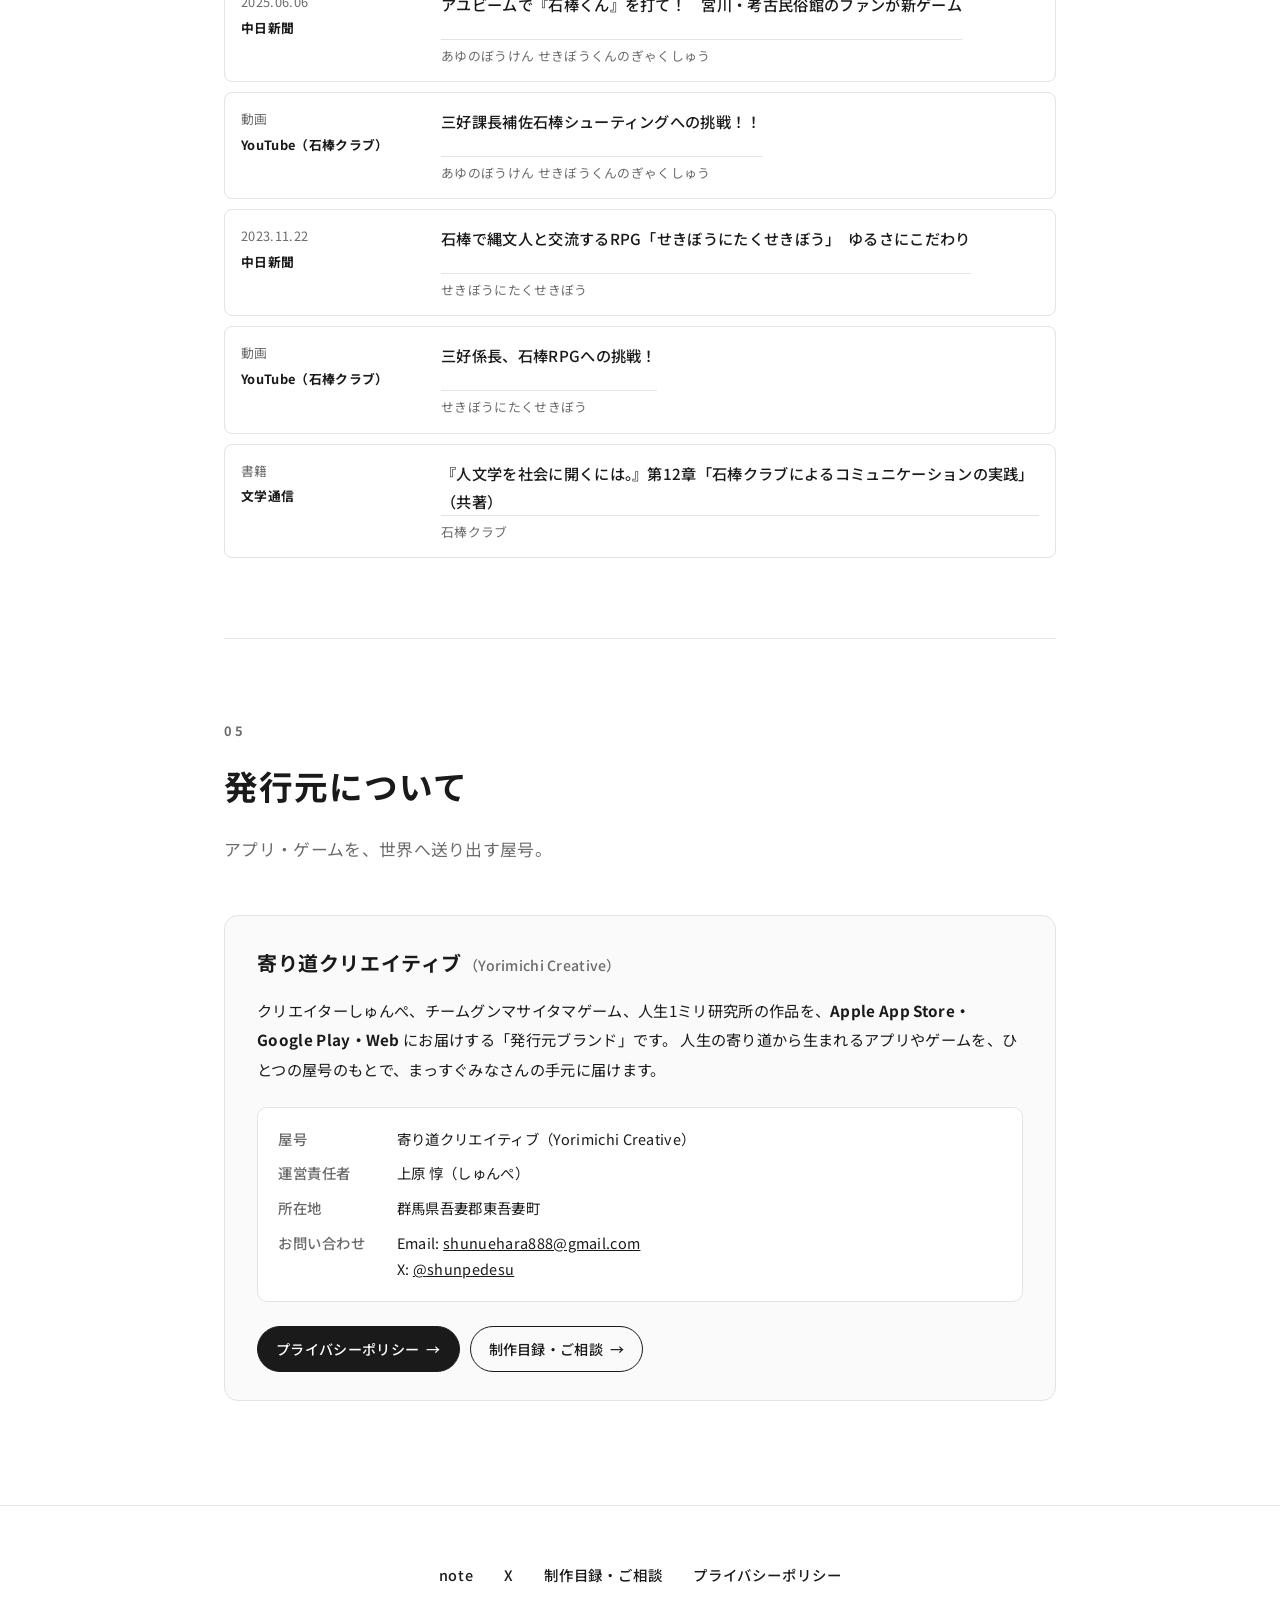
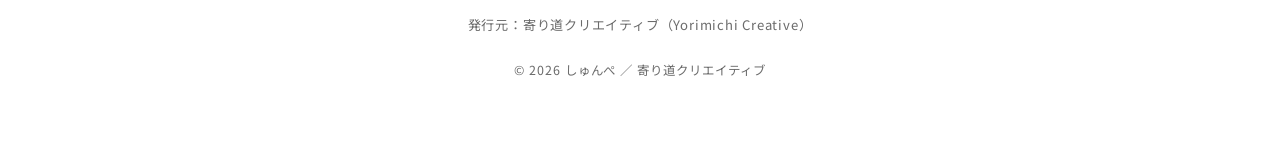
==== commit 2d9ca3b6: "Add publisher branding and privacy policy" ====
--- a/index.html
+++ b/index.html
@@ -4,23 +4,23 @@
   <meta charset="UTF-8" />
   <meta name="viewport" content="width=device-width, initial-scale=1.0" />
   <script>window.addEventListener('beforeinstallprompt', (e) => e.preventDefault());</script>
-  <title>しゅんぺ | 人生1ミリ研究所 × チームグンマサイタマゲーム × クリエイター</title>
-  <meta name="description" content="人生の寄り道を、仕事にしている人。著書・アプリ・ゲーム・AI作品。" />
+  <title>しゅんぺ | 寄り道クリエイティブ × 人生1ミリ研究所 × チームグンマサイタマゲーム</title>
+  <meta name="description" content="人生の寄り道を、仕事にしている人。著書・アプリ・ゲーム・AI作品を「寄り道クリエイティブ」から発行。" />
 
   <!-- OGP -->
   <meta property="og:type" content="website" />
   <meta property="og:site_name" content="しゅんぺ" />
   <meta property="og:locale" content="ja_JP" />
-  <meta property="og:title" content="しゅんぺ | 人生1ミリ研究所 × チームグンマサイタマゲーム × クリエイター" />
-  <meta property="og:description" content="人生の寄り道を、仕事にしている人。著書・アプリ・ゲーム・AI作品。" />
+  <meta property="og:title" content="しゅんぺ | 寄り道クリエイティブ × 人生1ミリ研究所 × チームグンマサイタマゲーム" />
+  <meta property="og:description" content="人生の寄り道を、仕事にしている人。著書・アプリ・ゲーム・AI作品を「寄り道クリエイティブ」から発行。" />
   <meta property="og:url" content="https://shunpedesu.github.io/" />
   <meta property="og:image" content="https://shunpedesu.github.io/ogp.png" />
   <meta property="og:image:width" content="1200" />
   <meta property="og:image:height" content="630" />
   <meta name="twitter:card" content="summary_large_image" />
   <meta name="twitter:site" content="@shunpedesu" />
-  <meta name="twitter:title" content="しゅんぺ | 人生1ミリ研究所 × チームグンマサイタマゲーム × クリエイター" />
-  <meta name="twitter:description" content="人生の寄り道を、仕事にしている人。著書・アプリ・ゲーム・AI作品。" />
+  <meta name="twitter:title" content="しゅんぺ | 寄り道クリエイティブ × 人生1ミリ研究所 × チームグンマサイタマゲーム" />
+  <meta name="twitter:description" content="人生の寄り道を、仕事にしている人。著書・アプリ・ゲーム・AI作品を「寄り道クリエイティブ」から発行。" />
   <meta name="twitter:image" content="https://shunpedesu.github.io/ogp.png" />
   <link rel="canonical" href="https://shunpedesu.github.io/" />
   <meta name="google-site-verification" content="9TAWqFAkOAfutioEZHeqIKtwXKufARCQGEpcP7huHgw" />
@@ -51,11 +51,13 @@
       <img class="hero__illust reveal" src="img/shunpe.png" alt="しゅんぺ イラスト" />
       <h1 class="hero__name reveal" style="--delay:.06s">しゅんぺ</h1>
       <p class="hero__catch reveal" style="--delay:.12s">人生の寄り道を、仕事にしている人</p>
+      <p class="hero__publisher reveal" style="--delay:.15s">発行元 <strong>寄り道クリエイティブ</strong>（Yorimichi Creative）</p>
       <nav class="hero__nav reveal" style="--delay:.18s" aria-label="セクションへ移動">
         <a class="hero__nav-btn" href="#sec-creator">クリエイターしゅんぺ</a>
         <a class="hero__nav-btn" href="#sec-gunma">チームグンマサイタマゲーム</a>
         <a class="hero__nav-btn" href="#sec-1mm">人生1ミリ研究所</a>
         <a class="hero__nav-btn" href="#sec-media">メディア掲載・実績</a>
+        <a class="hero__nav-btn" href="#sec-publisher">発行元について</a>
         <a class="hero__nav-btn" href="works/">制作目録・ご相談</a>
       </nav>
     </section>
@@ -487,6 +489,43 @@
         </ul>
       </div>
     </section>
+
+    <hr class="sep" />
+
+    <!-- セクション⑤ 発行元について -->
+    <section id="sec-publisher" class="project" aria-label="発行元について">
+      <header class="project__head reveal">
+        <p class="project__index">05</p>
+        <h2 class="project__title">発行元について</h2>
+        <p class="project__lead">アプリ・ゲームを、世界へ送り出す屋号。</p>
+      </header>
+
+      <div class="group">
+        <div class="publisher-card reveal">
+          <div class="publisher-card__body">
+            <h3 class="publisher-card__name">寄り道クリエイティブ<span class="publisher-card__name-en">（Yorimichi Creative）</span></h3>
+            <p class="publisher-card__desc">
+              クリエイターしゅんぺ、チームグンマサイタマゲーム、人生1ミリ研究所の作品を、<strong>Apple App Store・Google Play・Web</strong> にお届けする「発行元ブランド」です。
+              人生の寄り道から生まれるアプリやゲームを、ひとつの屋号のもとで、まっすぐみなさんの手元に届けます。
+            </p>
+            <dl class="publisher-card__info">
+              <dt>屋号</dt>
+              <dd>寄り道クリエイティブ（Yorimichi Creative）</dd>
+              <dt>運営責任者</dt>
+              <dd>上原 惇（しゅんぺ）</dd>
+              <dt>所在地</dt>
+              <dd>群馬県吾妻郡東吾妻町</dd>
+              <dt>お問い合わせ</dt>
+              <dd>Email: <a href="mailto:shunuehara888@gmail.com">shunuehara888@gmail.com</a><br />X: <a href="https://x.com/shunpedesu" target="_blank" rel="noopener noreferrer">@shunpedesu</a></dd>
+            </dl>
+            <div class="publisher-card__actions">
+              <a class="btn" href="privacy.html">プライバシーポリシー<span aria-hidden="true">&rarr;</span></a>
+              <a class="btn btn--ghost" href="works/">制作目録・ご相談<span aria-hidden="true">&rarr;</span></a>
+            </div>
+          </div>
+        </div>
+      </div>
+    </section>
   </main>
 
   <!-- FOOTER -->
@@ -495,8 +534,10 @@
       <a href="https://note.com/shunpedesu" target="_blank" rel="noopener noreferrer">note</a>
       <a href="https://x.com/shunpedesu" target="_blank" rel="noopener noreferrer">X</a>
       <a href="works/">制作目録・ご相談</a>
+      <a href="privacy.html">プライバシーポリシー</a>
     </nav>
-    <p class="footer__copy">© 2026 しゅんぺ</p>
+    <p class="footer__publisher">発行元：寄り道クリエイティブ（Yorimichi Creative）</p>
+    <p class="footer__copy">© 2026 しゅんぺ ／ 寄り道クリエイティブ</p>
   </footer>
 
   <script>
--- a/style.css
+++ b/style.css
@@ -446,3 +446,93 @@
   .media-list__item { grid-template-columns: 1fr; }
   .media-list__work { grid-column: 1; }
 }
+
+/* ===== Hero: publisher line ===== */
+.hero__publisher {
+  font-size: 0.82rem;
+  color: var(--muted);
+  letter-spacing: 0.06em;
+  padding: 6px 14px;
+  border: 1px solid var(--line);
+  border-radius: 999px;
+  background: #fafafa;
+}
+.hero__publisher strong {
+  color: var(--ink);
+  font-weight: 700;
+  letter-spacing: 0.04em;
+}
+
+/* ===== Publisher card (section 05) ===== */
+.publisher-card {
+  border: 1px solid var(--line);
+  border-radius: 14px;
+  overflow: hidden;
+  background: #fafafa;
+}
+.publisher-card__body {
+  padding: 32px 32px 28px;
+  display: flex;
+  flex-direction: column;
+  gap: 18px;
+}
+.publisher-card__name {
+  font-size: 1.25rem;
+  font-weight: 700;
+  letter-spacing: 0.03em;
+  line-height: 1.5;
+}
+.publisher-card__name-en {
+  font-size: 0.88rem;
+  color: var(--muted);
+  font-weight: 500;
+  letter-spacing: 0.02em;
+  margin-left: 2px;
+}
+.publisher-card__desc {
+  font-size: 0.95rem;
+  color: var(--ink);
+  line-height: 1.95;
+  text-wrap: pretty;
+}
+.publisher-card__desc strong { font-weight: 700; }
+.publisher-card__info {
+  display: grid;
+  grid-template-columns: 7em 1fr;
+  gap: 8px 18px;
+  margin: 4px 0 0;
+  font-size: 0.9rem;
+  padding: 18px 20px;
+  background: #fff;
+  border-radius: 10px;
+  border: 1px solid var(--line);
+}
+.publisher-card__info dt {
+  color: var(--muted);
+  font-weight: 500;
+  letter-spacing: 0.04em;
+}
+.publisher-card__info dd {
+  margin: 0;
+  color: var(--ink);
+}
+.publisher-card__actions {
+  display: flex;
+  flex-wrap: wrap;
+  gap: 10px;
+  margin-top: 6px;
+}
+@media (max-width: 640px) {
+  .publisher-card__body { padding: 24px 22px 22px; }
+  .publisher-card__info { grid-template-columns: 1fr; gap: 2px 0; padding: 16px; }
+  .publisher-card__info dt { margin-top: 10px; }
+  .publisher-card__info dt:first-child { margin-top: 0; }
+}
+
+/* ===== Footer: publisher line ===== */
+.footer__publisher {
+  font-size: 0.82rem;
+  color: var(--muted);
+  letter-spacing: 0.06em;
+  margin: 0;
+}
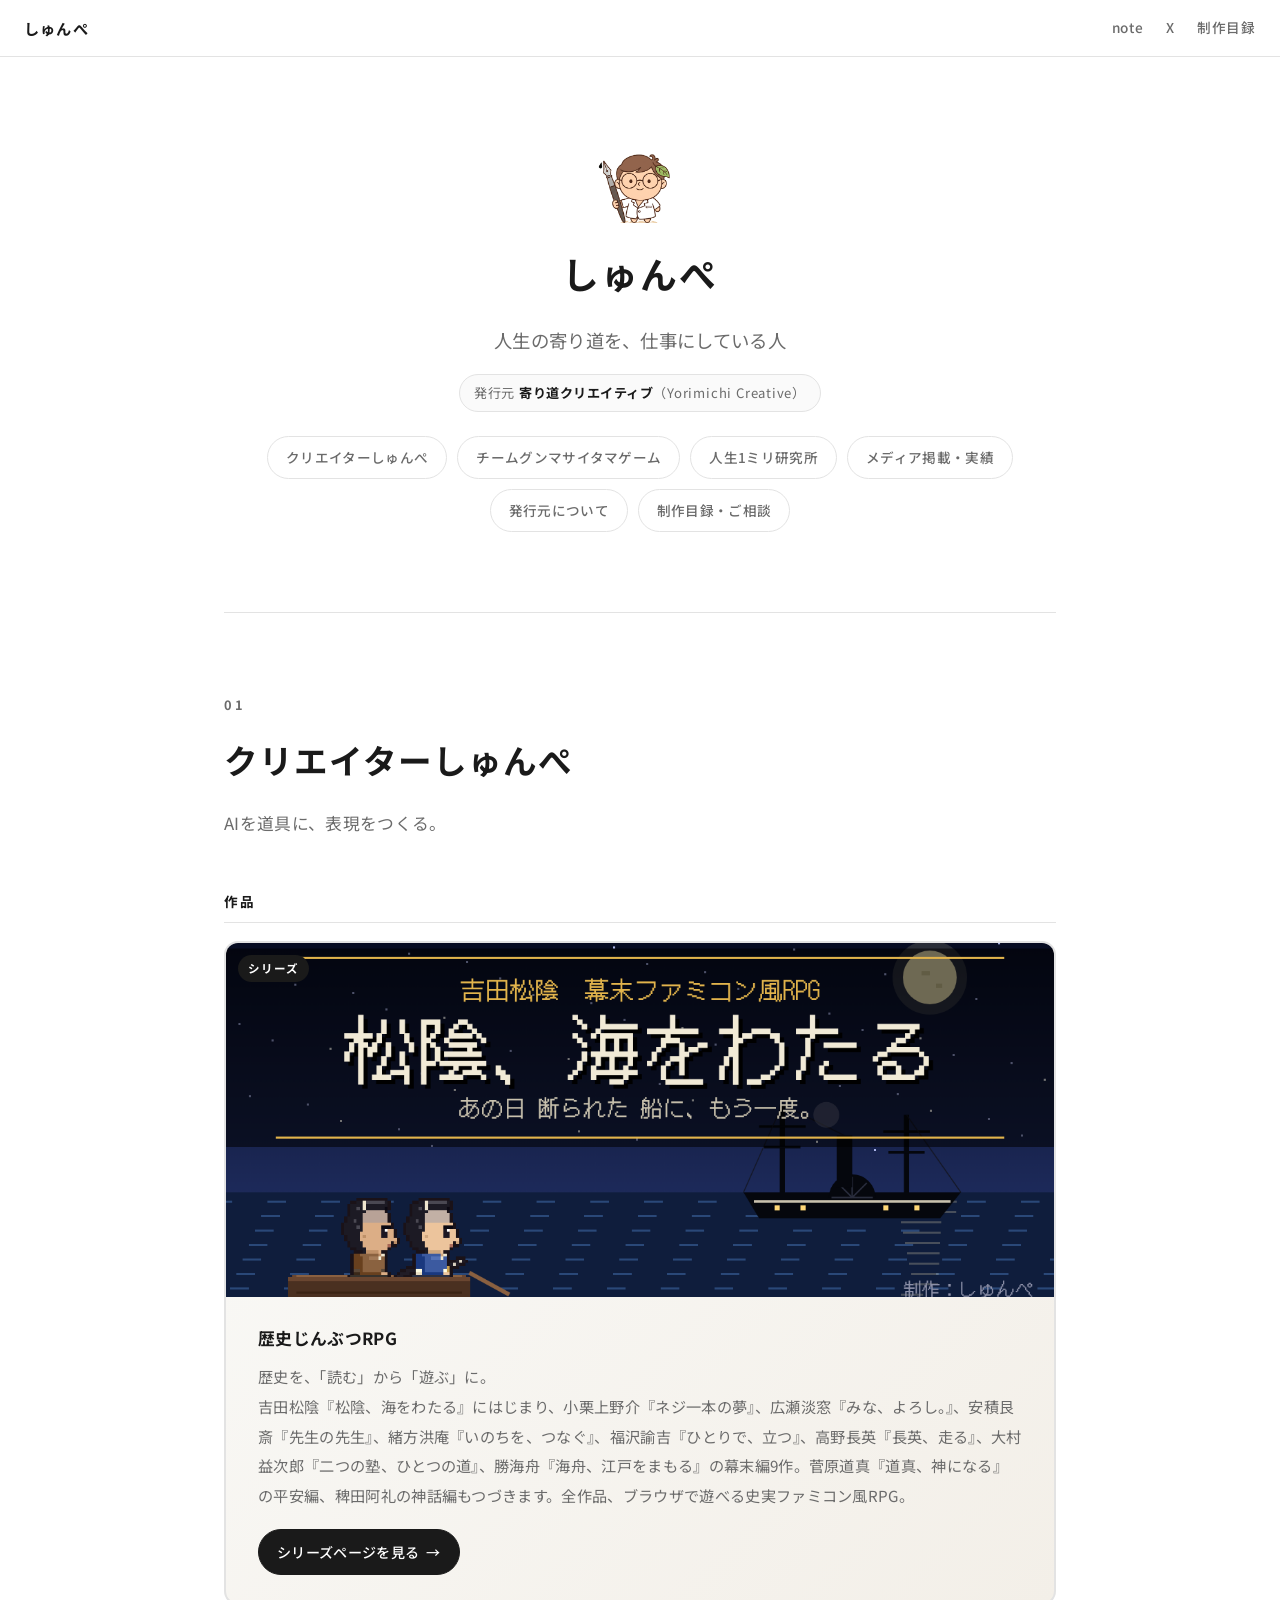
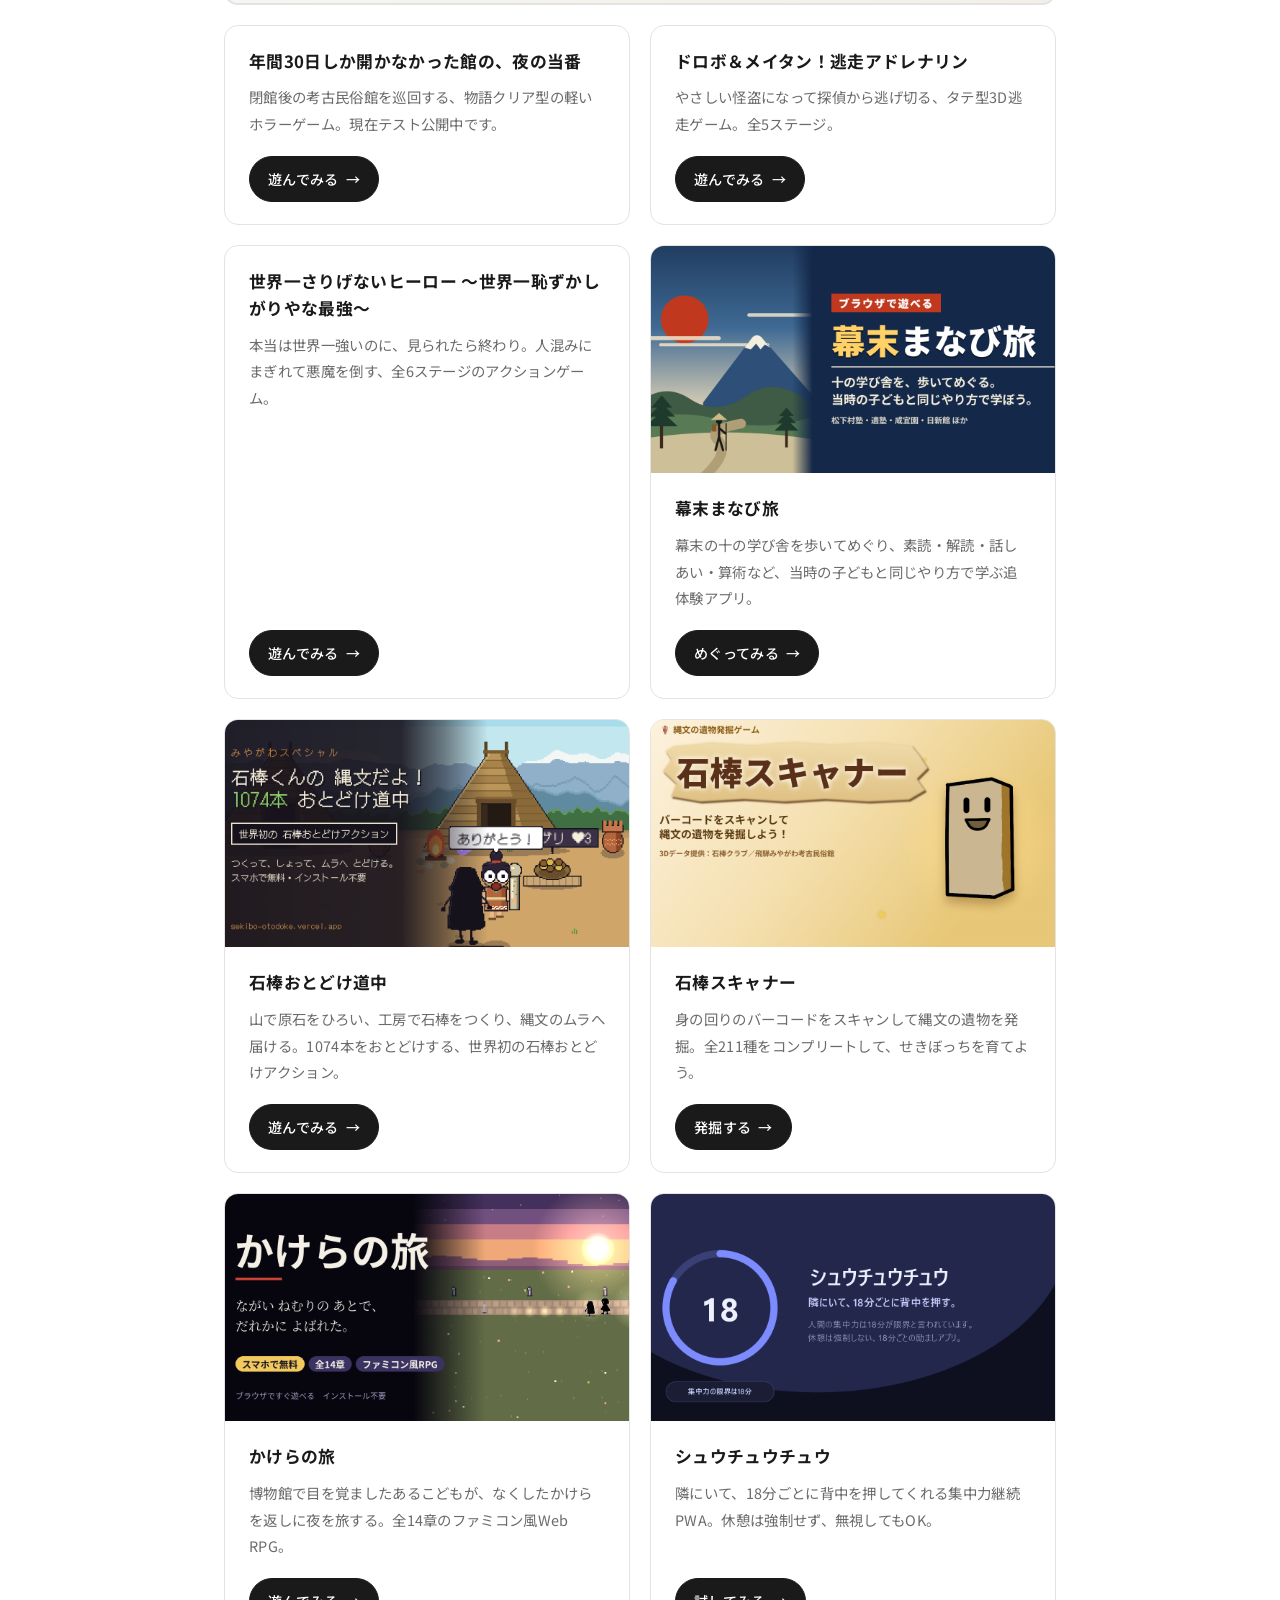
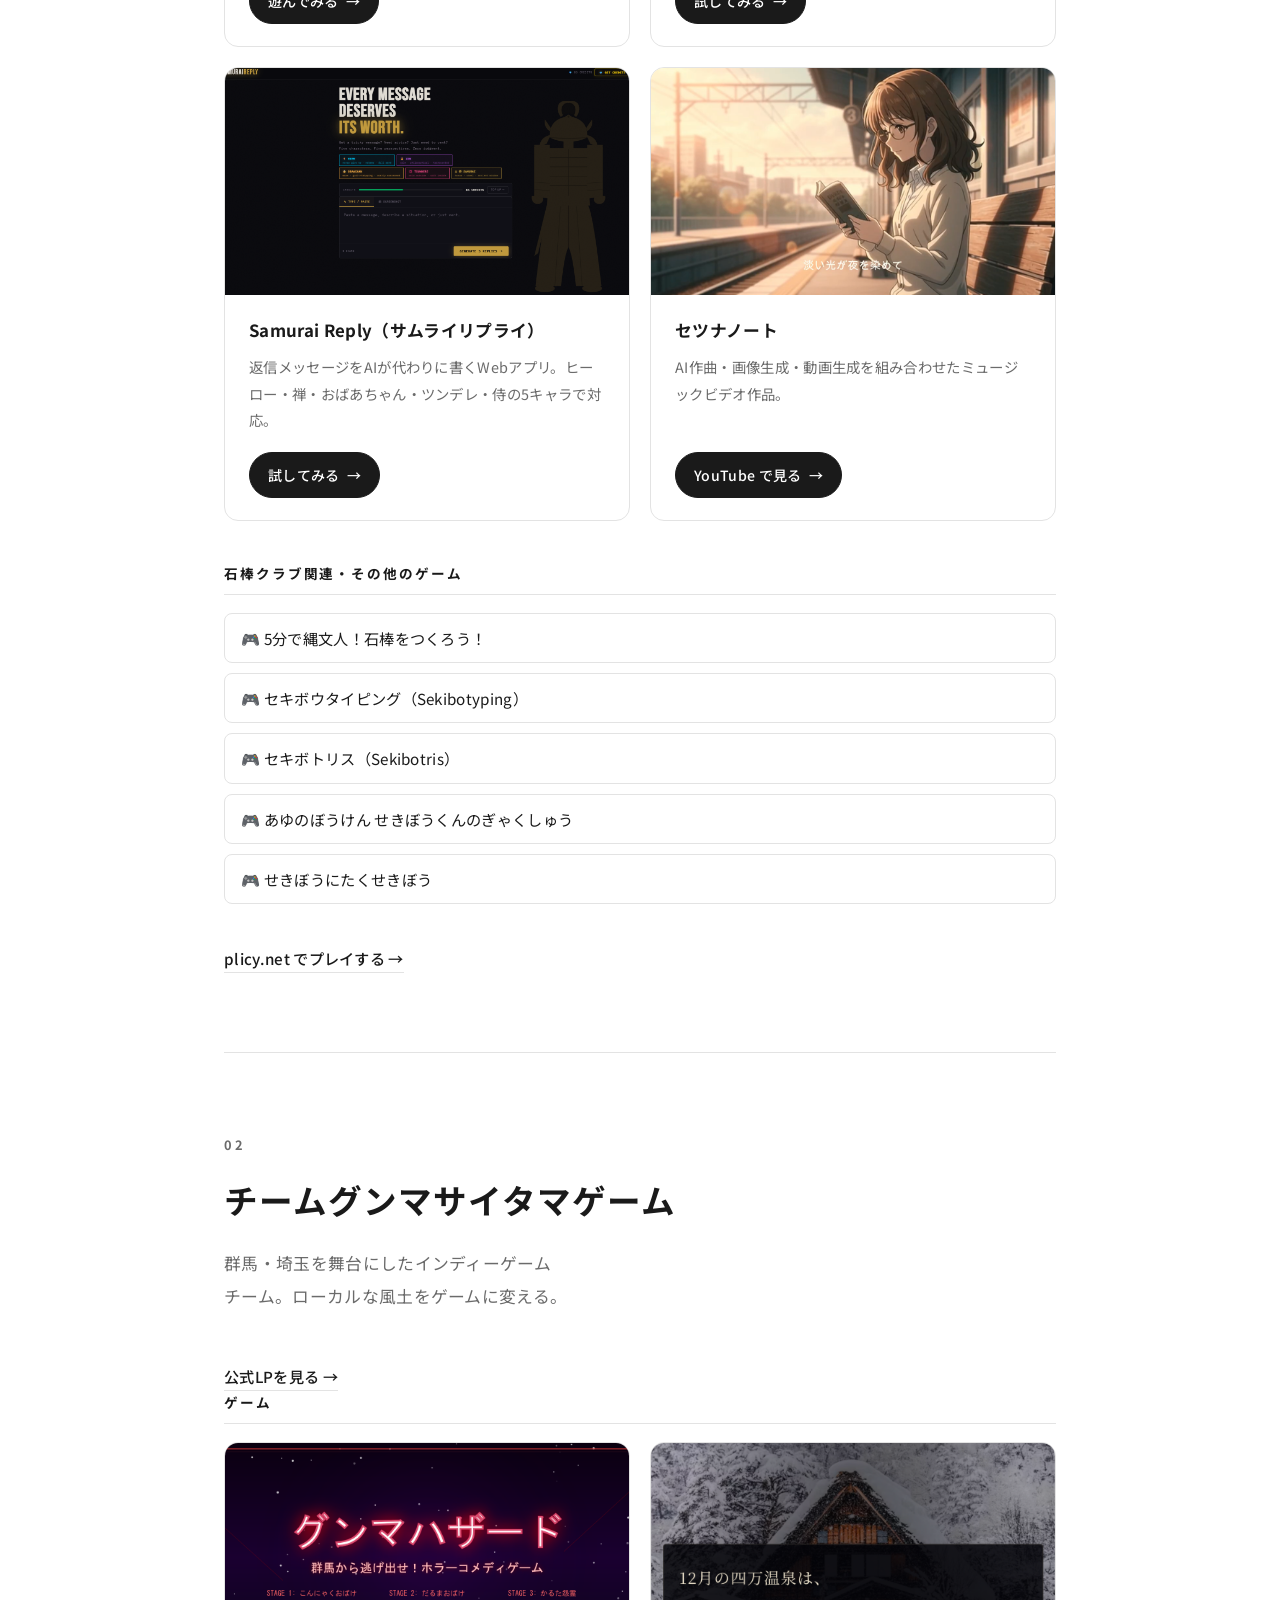
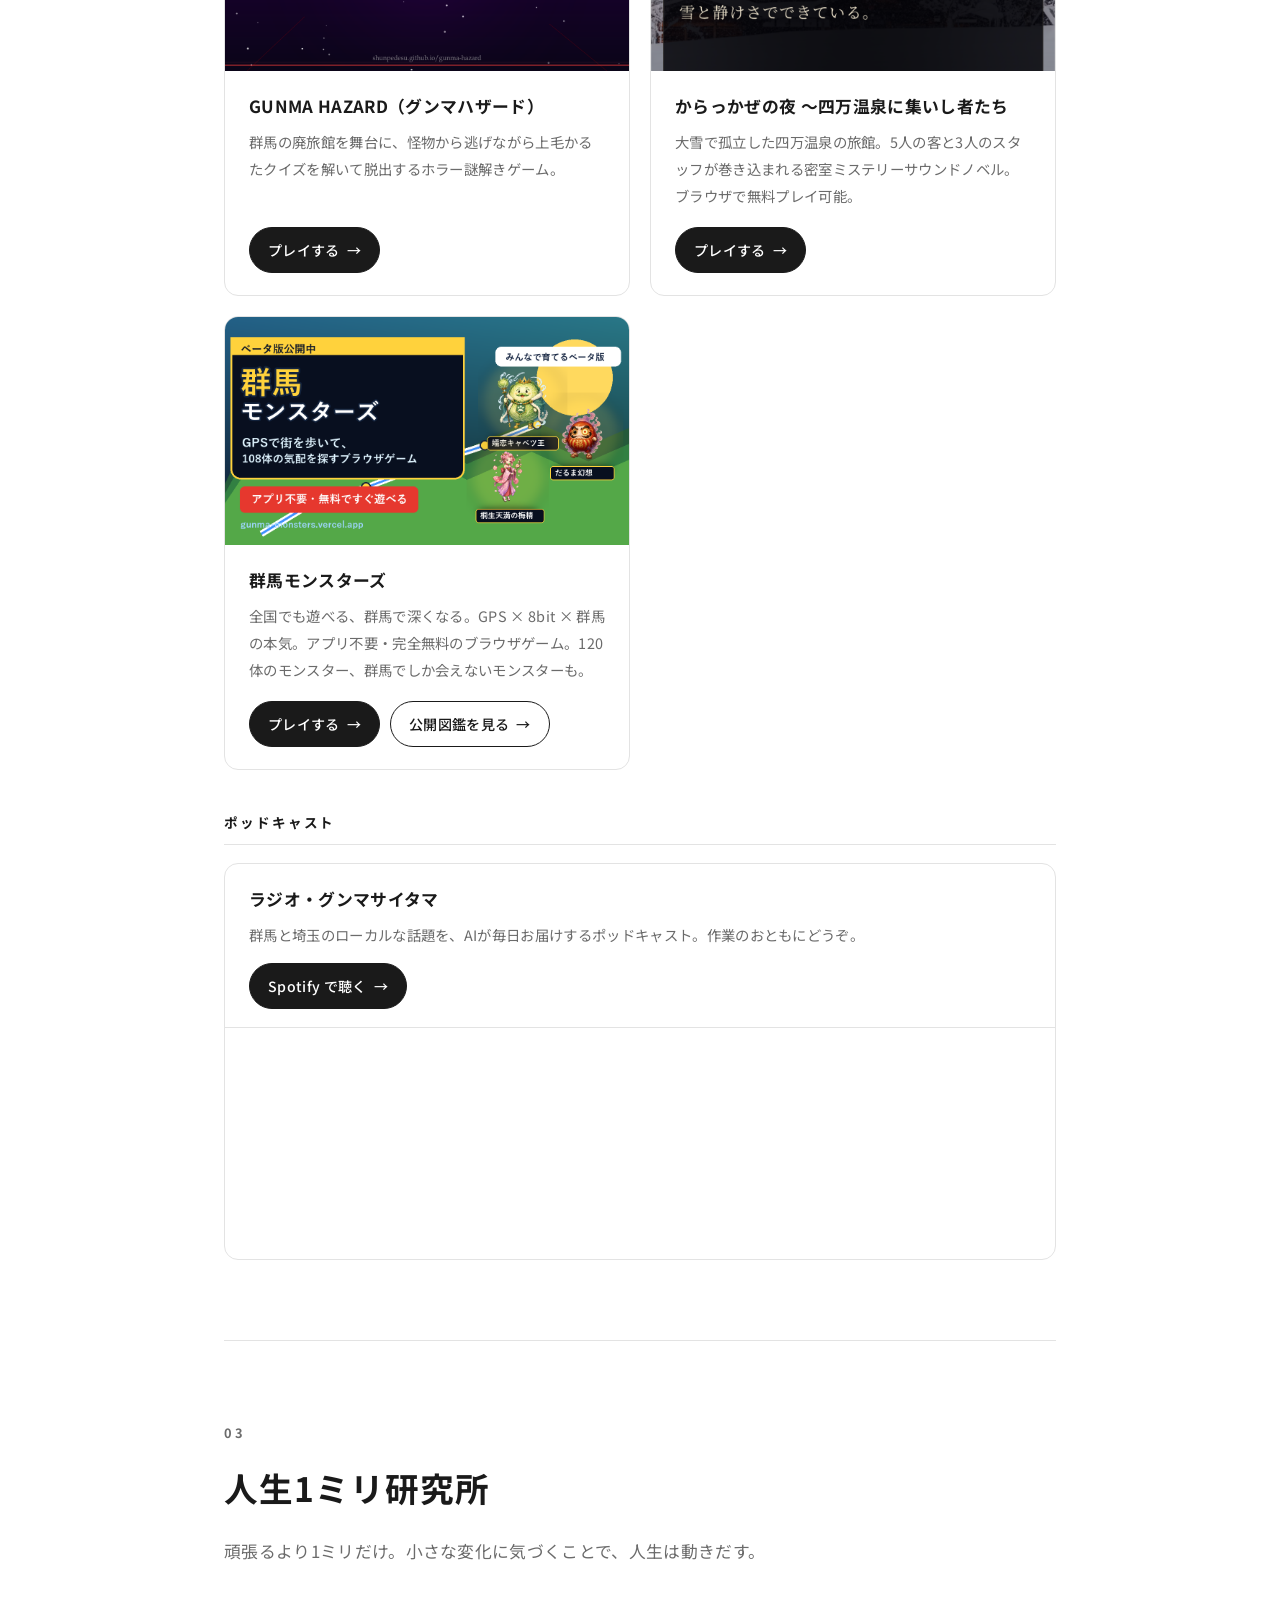
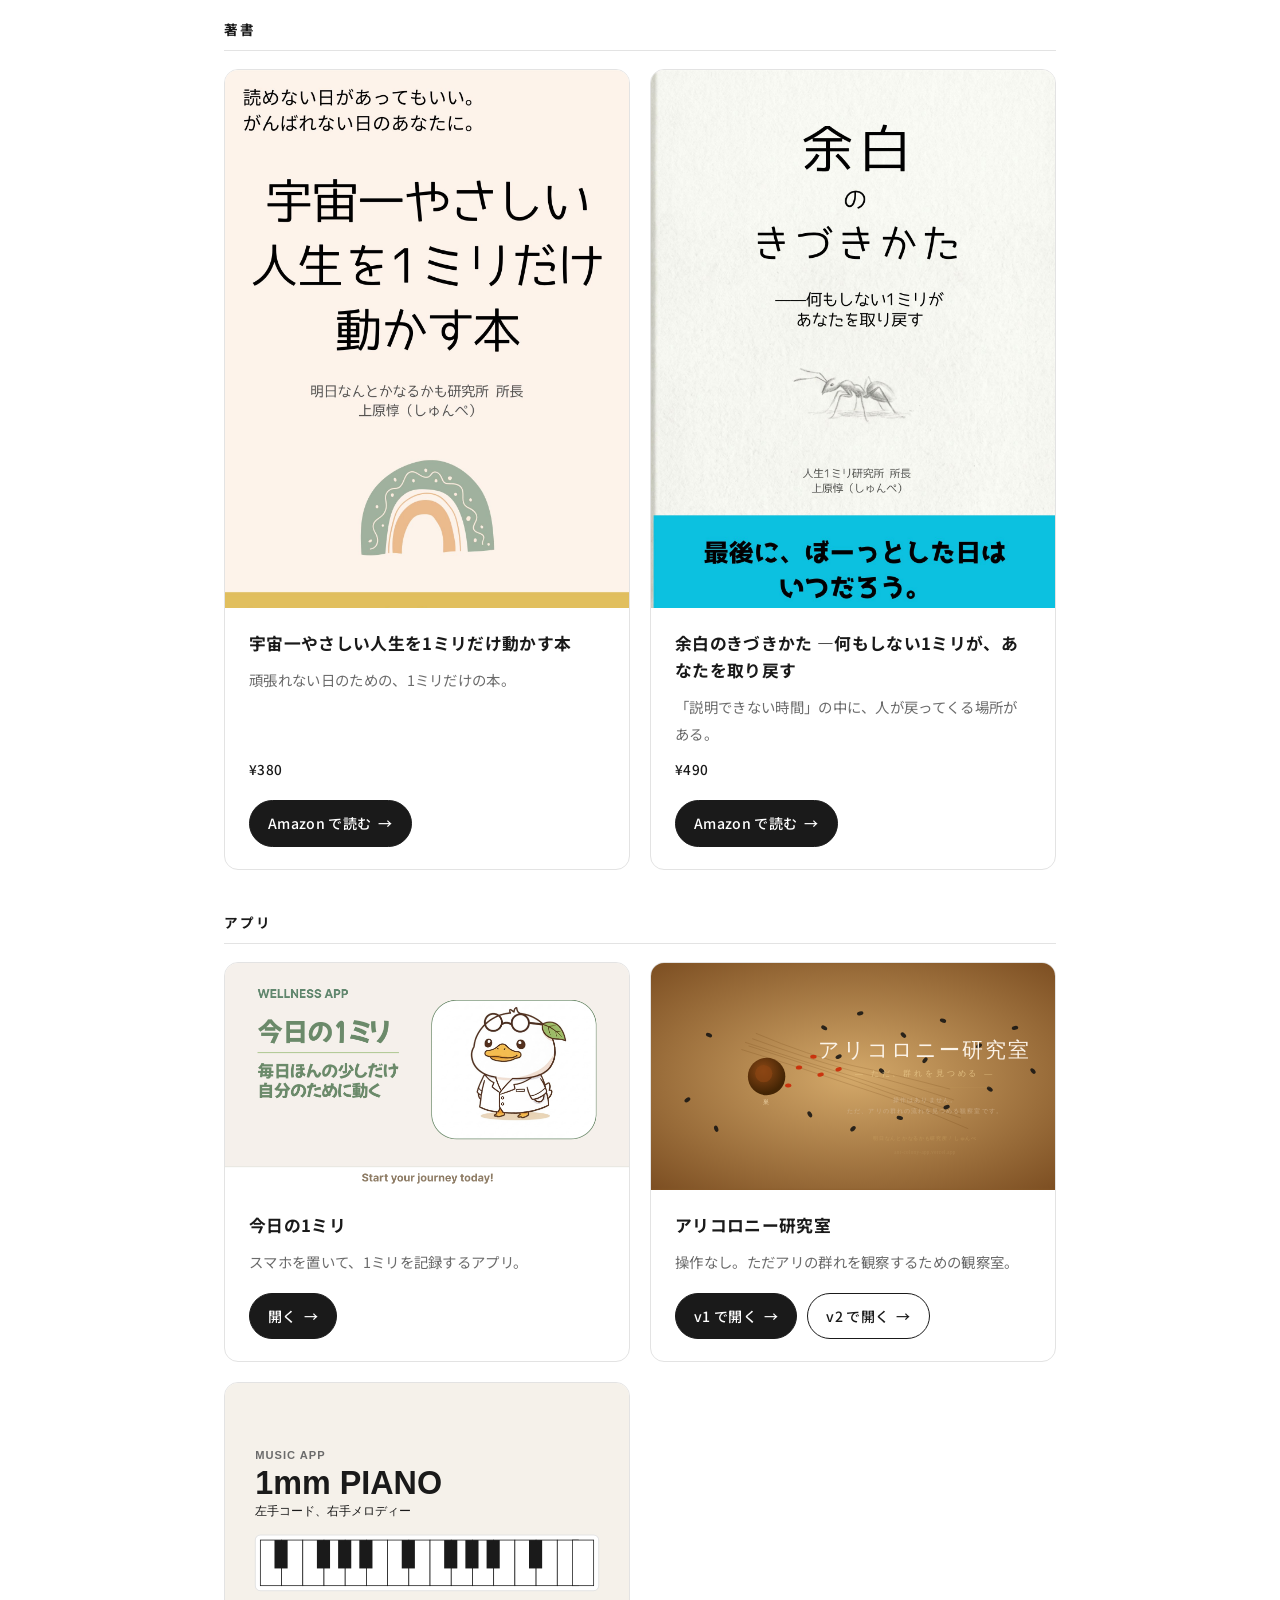
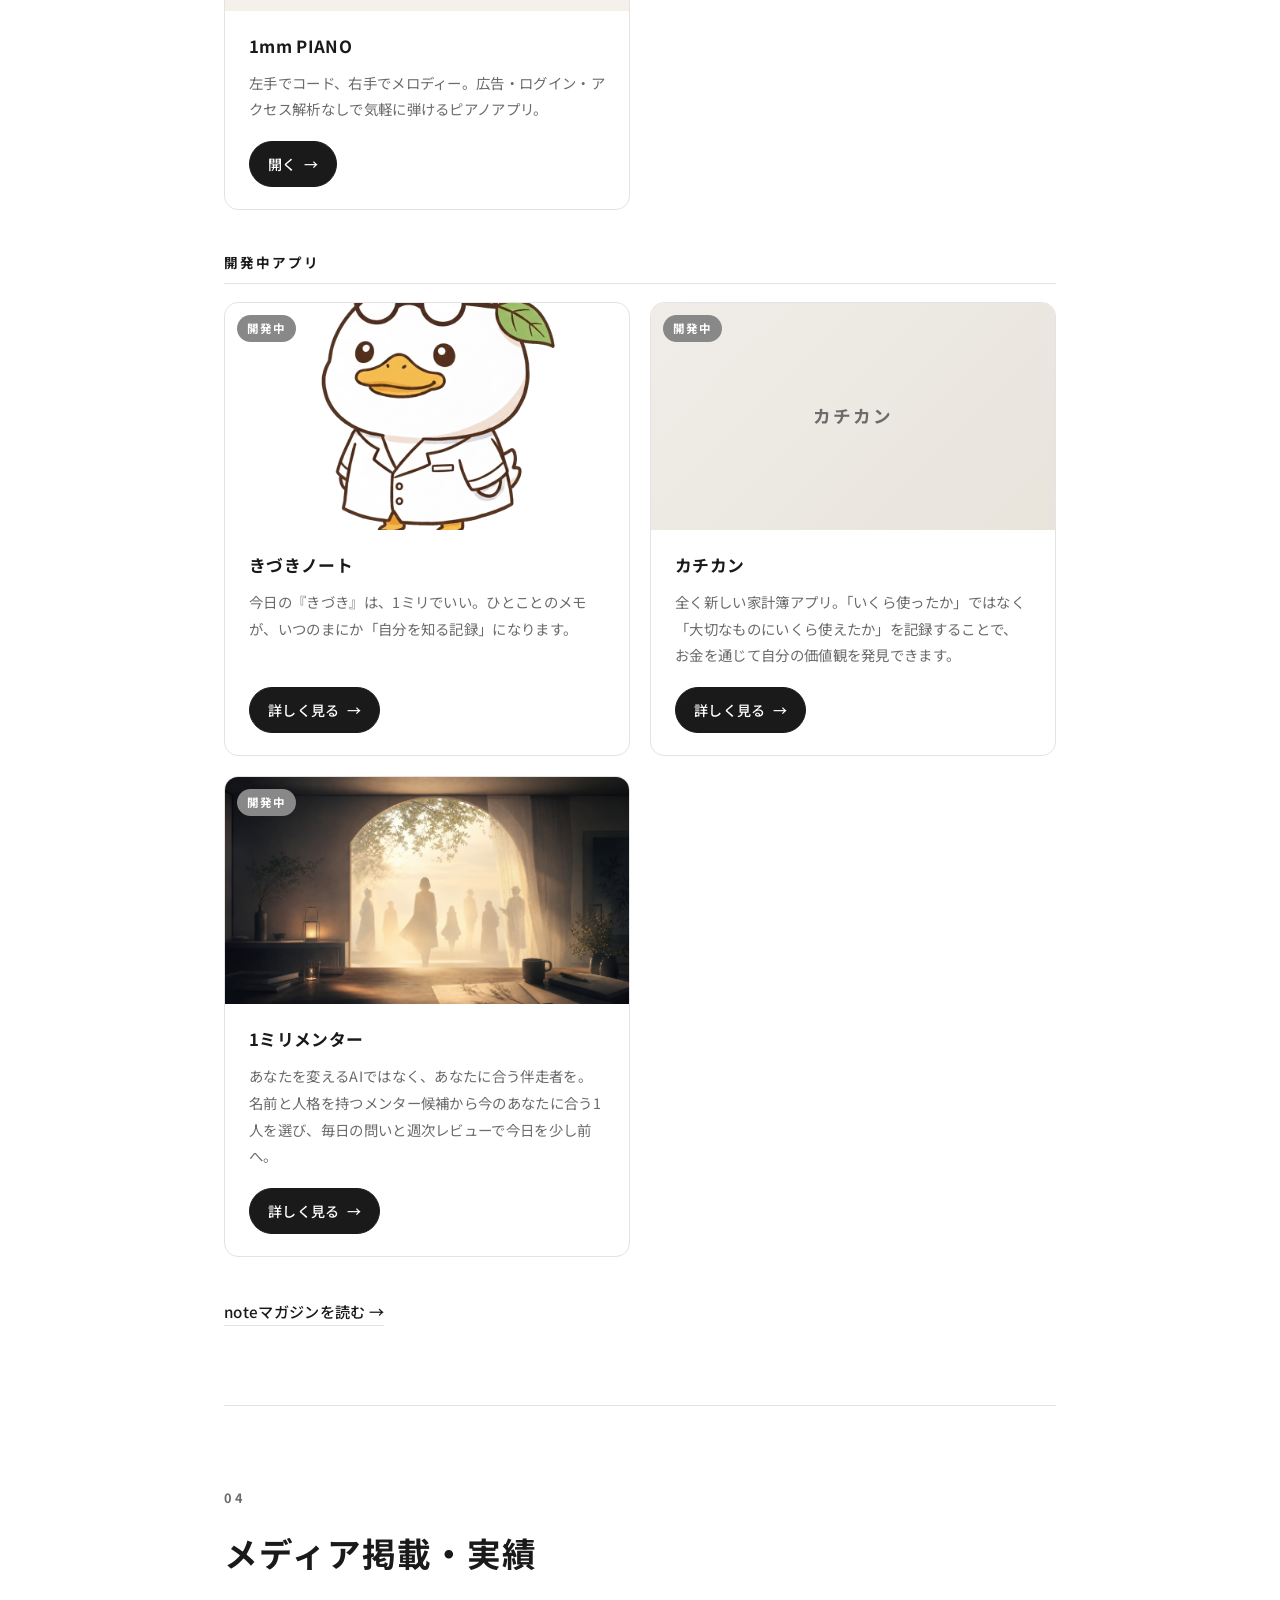
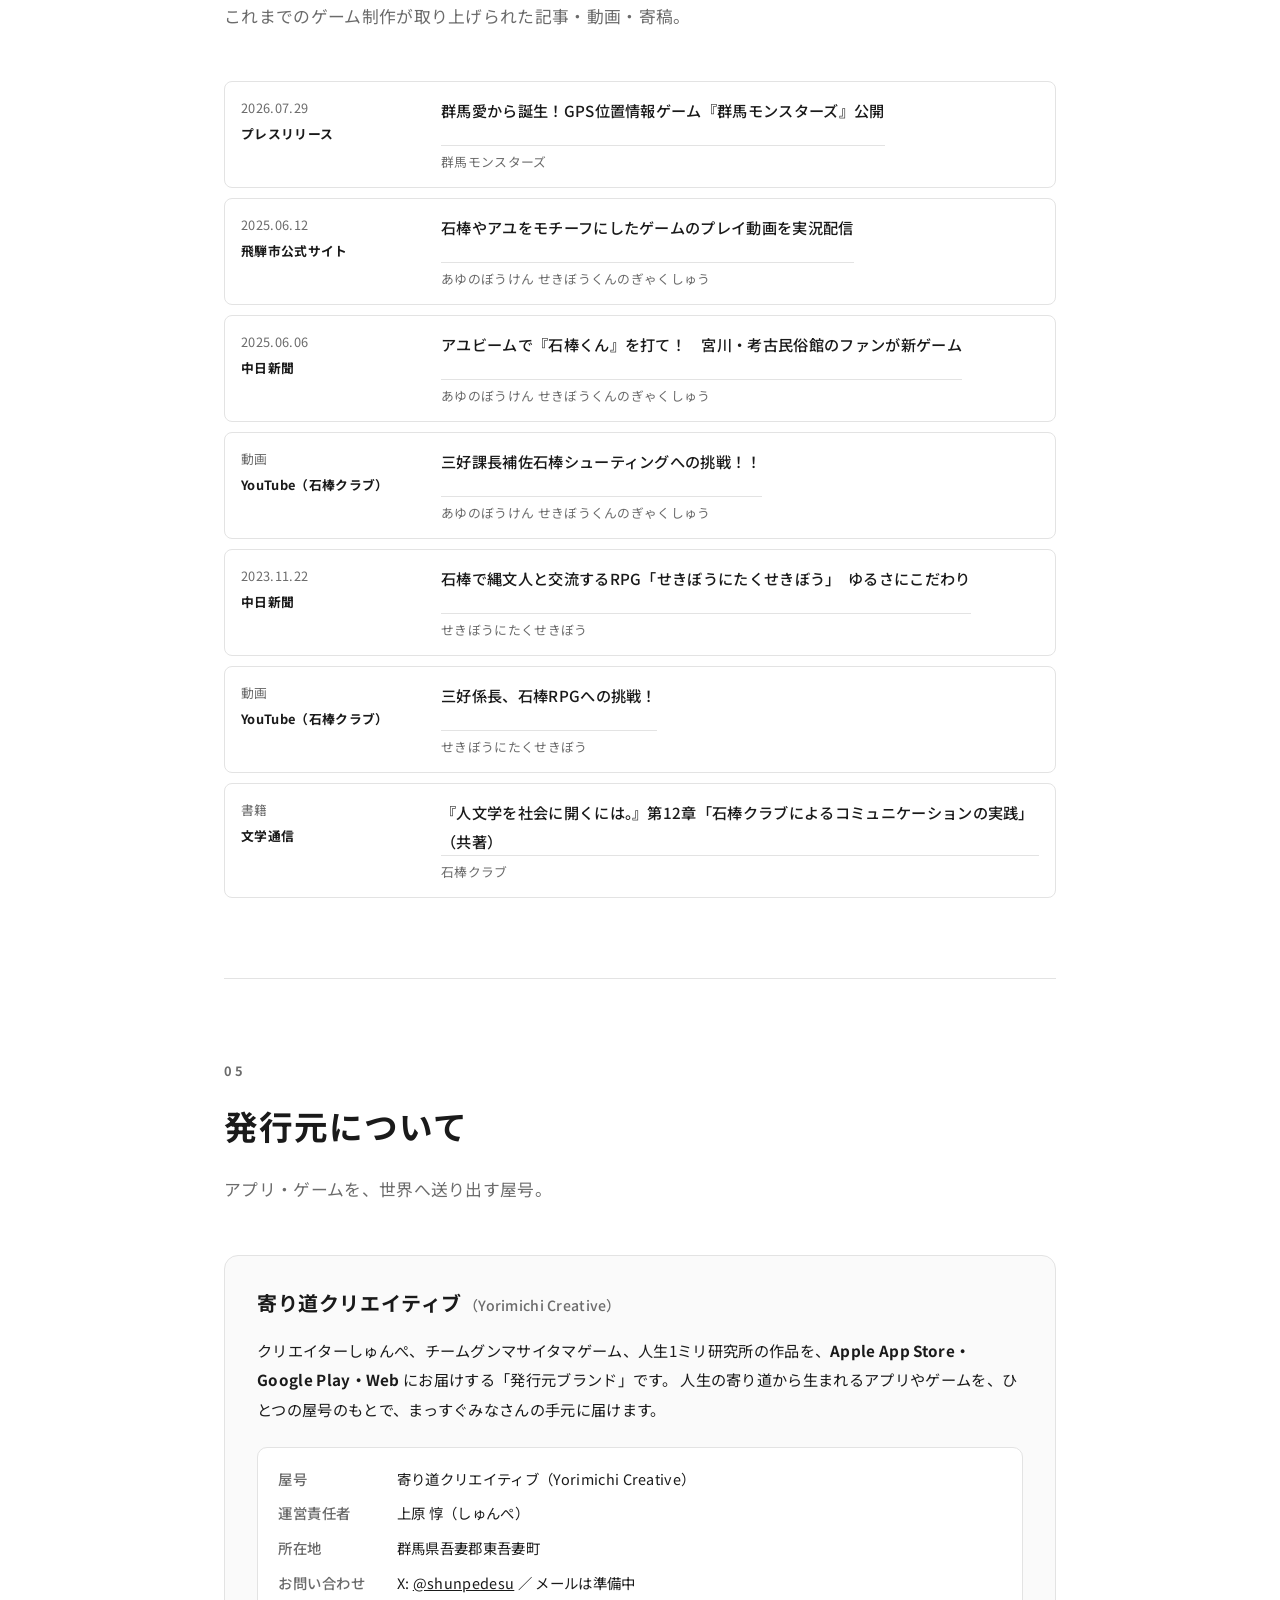
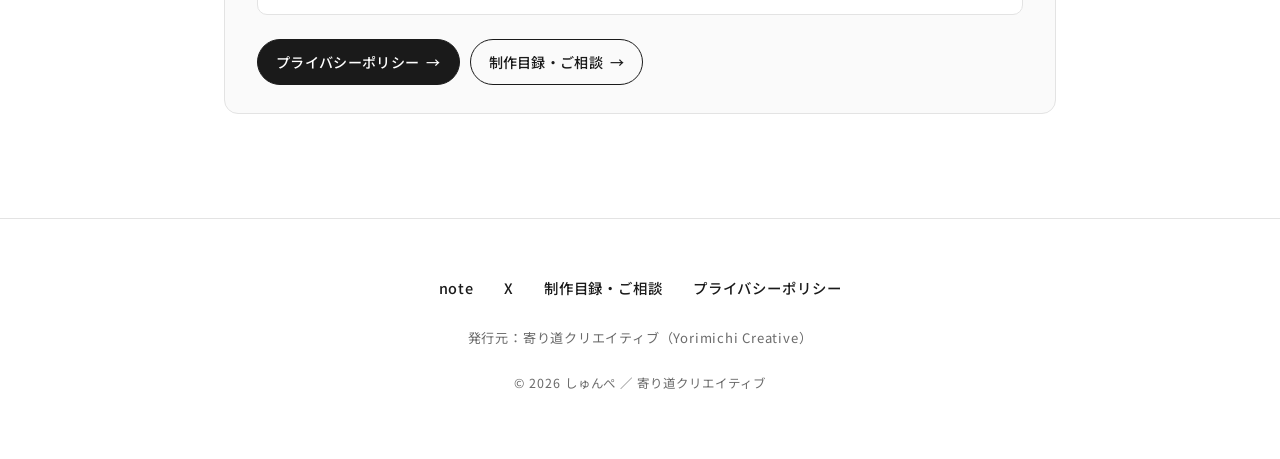
==== commit 8c8e9405: "Update creator portfolio with recent games" ====
--- a/index.html
+++ b/index.html
@@ -74,101 +74,44 @@
 
       <div class="group">
         <h3 class="group__label reveal">作品</h3>
-        <p style="margin-top:0" class="project__more reveal">
-          <a href="https://shunpe-bakumatsu-rpg.vercel.app/" target="_blank" rel="noopener noreferrer">シリーズ「歴史じんぶつRPG 幕末編」のページを見る <span aria-hidden="true">&rarr;</span></a>
-        </p>
         <div class="cards">
-          <article class="card reveal">
-            <img class="card__thumb" src="img/kaishu-edo-wo-mamoru.png" alt="海舟、江戸をまもる" loading="lazy" />
-            <div class="card__body">
-              <h4 class="card__title">海舟、江戸をまもる</h4>
-              <p class="card__desc">歴史じんぶつRPG 幕末編 第9弾。勝海舟が主人公。オランダ語の辞書を書き写して蘭学を学び、咸臨丸で太平洋をわたり、神戸で坂本龍馬らを育て、西郷隆盛との話し合いで江戸を戦火から守るまで。「刀を ぬく」を選ぶとアラシが強まる、刀をぬかないバトルが特徴。</p>
-              <div class="card__actions">
-                <a class="btn" href="https://kaishu-edo-wo-mamoru.vercel.app/" target="_blank" rel="noopener noreferrer">遊んでみる<span aria-hidden="true">&rarr;</span></a>
-              </div>
-            </div>
-          </article>
-          <article class="card reveal">
-            <img class="card__thumb" src="img/omura-masujiro.png" alt="二つの塾、ひとつの道" loading="lazy" />
-            <div class="card__body">
-              <h4 class="card__title">二つの塾、ひとつの道</h4>
-              <p class="card__desc">歴史じんぶつRPG 幕末編 第8弾。大村益次郎が主人公。周防の村医者の子が、咸宜園で広瀬淡窓に、適塾で緒方洪庵に学び、宇和島・江戸・長州をへて明治政府の兵部大輔へ。学んだことを役に立てつづけた一生を史実どおりにたどるファミコン風RPG。ミニゲーム4つ。</p>
-              <div class="card__actions">
-                <a class="btn" href="https://omura-masujiro.vercel.app/" target="_blank" rel="noopener noreferrer">遊んでみる<span aria-hidden="true">&rarr;</span></a>
-              </div>
-            </div>
-          </article>
-          <article class="card reveal">
-            <img class="card__thumb" src="img/choei-hashiru.png" alt="長英、走る" loading="lazy" />
-            <div class="card__body">
-              <h4 class="card__title">長英、走る</h4>
-              <p class="card__desc">歴史じんぶつRPG 幕末編 第7弾。高野長英が主人公。水沢に生まれ、鳴滝塾でシーボルトに学び、江戸に塾・大観堂をひらき、蛮社の獄で永牢に。牢屋敷の火事から6年の逃亡までを史実どおりにたどるファミコン風RPG。上州・吾妻の門人たちも登場。</p>
-              <div class="card__actions">
-                <a class="btn" href="https://choei-hashiru.vercel.app/" target="_blank" rel="noopener noreferrer">遊んでみる<span aria-hidden="true">&rarr;</span></a>
-              </div>
-            </div>
-          </article>
-          <article class="card reveal">
-            <img class="card__thumb" src="img/hitori-de-tatsu.png" alt="ひとりで、立つ" loading="lazy" />
-            <div class="card__body">
-              <h4 class="card__title">ひとりで、立つ</h4>
-              <p class="card__desc">歴史じんぶつRPG 幕末編 第6弾。福沢諭吉が主人公。中津の下級武士の子が適塾の塾頭となり、横浜で英語に出会い、咸臨丸でアメリカへ、使節団でヨーロッパへ。慶應義塾と『学問のすゝめ』まで史実どおりにたどるファミコン風RPG。ミニゲーム4つ。</p>
-              <div class="card__actions">
-                <a class="btn" href="https://hitori-de-tatsu.vercel.app/" target="_blank" rel="noopener noreferrer">遊んでみる<span aria-hidden="true">&rarr;</span></a>
-              </div>
-            </div>
-          </article>
-          <article class="card reveal">
-            <img class="card__thumb" src="img/inochi-wo-tsunagu.png" alt="いのちを、つなぐ" loading="lazy" />
-            <div class="card__body">
-              <h4 class="card__title">いのちを、つなぐ</h4>
-              <p class="card__desc">歴史じんぶつRPG 幕末編 第5弾。緒方洪庵が主人公。体の弱い少年が蘭学を学んで大坂に適塾をひらき、除痘館で種痘を広め、コレラと向きあうまでを史実どおりにたどるファミコン風RPG。苗リレーなどのミニゲームつき。</p>
-              <div class="card__actions">
-                <a class="btn" href="https://inochi-wo-tsunagu.vercel.app/" target="_blank" rel="noopener noreferrer">遊んでみる<span aria-hidden="true">&rarr;</span></a>
-              </div>
-            </div>
-          </article>
-          <article class="card reveal">
-            <img class="card__thumb" src="img/sensei-no-sensei.png" alt="先生の先生" loading="lazy" />
-            <div class="card__body">
-              <h4 class="card__title">先生の先生</h4>
-              <p class="card__desc">歴史じんぶつRPG 幕末編 第4弾。安積艮斎が主人公。郡山の神社に生まれた三男が、学僕から江戸の塾・見山楼をひらき、昌平黌の教授としてペリーの国書を訳すまでを史実どおりにたどるファミコン風RPG。</p>
-              <div class="card__actions">
-                <a class="btn" href="https://sensei-no-sensei.vercel.app/" target="_blank" rel="noopener noreferrer">遊んでみる<span aria-hidden="true">&rarr;</span></a>
-              </div>
-            </div>
-          </article>
-          <article class="card reveal" style="--delay:0.03s">
-            <img class="card__thumb" src="img/minayoroshi.png" alt="みな、よろし。" loading="lazy" />
-            <div class="card__body">
-              <h4 class="card__title">みな、よろし。</h4>
-              <p class="card__desc">歴史じんぶつRPG 幕末編 第3弾。広瀬淡窓が主人公。年齢も学歴も身分も問わない日田の私塾・咸宜園の学びを、塾生のひとりとして体験するファミコン風RPG。</p>
-              <div class="card__actions">
-                <a class="btn" href="https://minayoroshi.vercel.app/" target="_blank" rel="noopener noreferrer">遊んでみる<span aria-hidden="true">&rarr;</span></a>
+          <article class="card card--series reveal">
+            <img class="card__thumb" src="img/shoin-umi-wo-wataru.png" alt="歴史じんぶつRPG" loading="lazy" />
+            <div class="card__body">
+              <h4 class="card__title">歴史じんぶつRPG</h4>
+              <p class="card__desc">歴史を、「読む」から「遊ぶ」に。<br />吉田松陰『松陰、海をわたる』にはじまり、小栗上野介『ネジ一本の夢』、広瀬淡窓『みな、よろし。』、安積艮斎『先生の先生』、緒方洪庵『いのちを、つなぐ』、福沢諭吉『ひとりで、立つ』、高野長英『長英、走る』、大村益次郎『二つの塾、ひとつの道』、勝海舟『海舟、江戸をまもる』の幕末編9作。菅原道真『道真、神になる』の平安編、稗田阿礼の神話編もつづきます。全作品、ブラウザで遊べる史実ファミコン風RPG。</p>
+              <div class="card__actions">
+                <a class="btn" href="https://shunpe-bakumatsu-rpg.vercel.app/" target="_blank" rel="noopener noreferrer">シリーズページを見る<span aria-hidden="true">&rarr;</span></a>
               </div>
             </div>
           </article>
           <article class="card reveal" style="--delay:0.06s">
-            <img class="card__thumb" src="img/oguri-neji.png" alt="ネジ一本の夢" loading="lazy" />
-            <div class="card__body">
-              <h4 class="card__title">ネジ一本の夢</h4>
-              <p class="card__desc">歴史じんぶつRPG 幕末編 第2弾。小栗上野介が主人公。遣米使節、横須賀製鉄所、群馬・権田村まで、最後まで史実どおりにたどるファミコン風RPG。</p>
-              <div class="card__actions">
-                <a class="btn" href="https://oguri-neji.vercel.app/" target="_blank" rel="noopener noreferrer">遊んでみる<span aria-hidden="true">&rarr;</span></a>
+            <div class="card__body">
+              <h4 class="card__title">年間30日しか開かなかった館の、夜の当番</h4>
+              <p class="card__desc">閉館後の考古民俗館を巡回する、物語クリア型の軽いホラーゲーム。現在テスト公開中です。</p>
+              <div class="card__actions">
+                <a class="btn" href="https://yoru-no-touban.vercel.app" target="_blank" rel="noopener noreferrer">遊んでみる<span aria-hidden="true">&rarr;</span></a>
               </div>
             </div>
           </article>
           <article class="card reveal" style="--delay:0.12s">
-            <img class="card__thumb" src="img/shoin-umi-wo-wataru.png" alt="松陰、海をわたる" loading="lazy" />
-            <div class="card__body">
-              <h4 class="card__title">松陰、海をわたる</h4>
-              <p class="card__desc">歴史じんぶつRPG 幕末編 第1弾。吉田松陰が主人公。萩の少年時代から下田の密航、松下村塾、留魂録まで。言葉で心をひらく問答バトルのファミコン風RPG。</p>
-              <div class="card__actions">
-                <a class="btn" href="https://shoin-umi-wo-wataru.vercel.app/" target="_blank" rel="noopener noreferrer">遊んでみる<span aria-hidden="true">&rarr;</span></a>
-              </div>
-            </div>
-          </article>
-          <article class="card reveal" style="--delay:0.18s">
+            <div class="card__body">
+              <h4 class="card__title">ドロボ＆メイタン！逃走アドレナリン</h4>
+              <p class="card__desc">やさしい怪盗になって探偵から逃げ切る、タテ型3D逃走ゲーム。全5ステージ。</p>
+              <div class="card__actions">
+                <a class="btn" href="https://dorobo-meitan.vercel.app" target="_blank" rel="noopener noreferrer">遊んでみる<span aria-hidden="true">&rarr;</span></a>
+              </div>
+            </div>
+          </article>
+          <article class="card reveal" style="--delay:0.15s">
+            <div class="card__body">
+              <h4 class="card__title">世界一さりげないヒーロー ～世界一恥ずかしがりやな最強～</h4>
+              <p class="card__desc">本当は世界一強いのに、見られたら終わり。人混みにまぎれて悪魔を倒す、全6ステージのアクションゲーム。</p>
+              <div class="card__actions">
+                <a class="btn" href="https://sarigenai-hero.vercel.app" target="_blank" rel="noopener noreferrer">遊んでみる<span aria-hidden="true">&rarr;</span></a>
+              </div>
+            </div>
+          </article>          <article class="card reveal" style="--delay:0.18s">
             <img class="card__thumb" src="img/bakumatsu-manabi-tabi.png" alt="幕末まなび旅" loading="lazy" />
             <div class="card__body">
               <h4 class="card__title">幕末まなび旅</h4>
@@ -516,7 +459,7 @@
               <dt>所在地</dt>
               <dd>群馬県吾妻郡東吾妻町</dd>
               <dt>お問い合わせ</dt>
-              <dd>Email: <a href="mailto:shunuehara888@gmail.com">shunuehara888@gmail.com</a><br />X: <a href="https://x.com/shunpedesu" target="_blank" rel="noopener noreferrer">@shunpedesu</a></dd>
+              <dd>X: <a href="https://x.com/shunpedesu" target="_blank" rel="noopener noreferrer">@shunpedesu</a> ／ メールは準備中</dd>
             </dl>
             <div class="publisher-card__actions">
               <a class="btn" href="privacy.html">プライバシーポリシー<span aria-hidden="true">&rarr;</span></a>
--- a/style.css
+++ b/style.css
@@ -263,6 +263,34 @@
   color: var(--ink);
 }
 .btn--ghost:hover { background: rgba(0,0,0,0.04); opacity: 1; }
+
+/* ===== Series hero card (歴史じんぶつRPG シリーズまとめ) ===== */
+.card--series {
+  grid-column: 1 / -1;
+  border-width: 2px;
+  position: relative;
+  background: linear-gradient(135deg, #fafaf8 0%, #f3efe8 100%);
+}
+.card--series::after {
+  content: "シリーズ";
+  position: absolute;
+  top: 12px;
+  left: 12px;
+  z-index: 1;
+  font-size: 0.72rem;
+  font-weight: 700;
+  letter-spacing: 0.08em;
+  color: #fff;
+  background: var(--ink);
+  padding: 3px 10px;
+  border-radius: 999px;
+}
+.card--series .card__thumb { aspect-ratio: 21 / 9; }
+.card--series .card__body { padding: 28px 32px; }
+.card--series .card__desc {
+  font-size: 0.95rem;
+  line-height: 1.95;
+}
 
 /* ===== 開発中バッジ ===== */
 .card--wip {
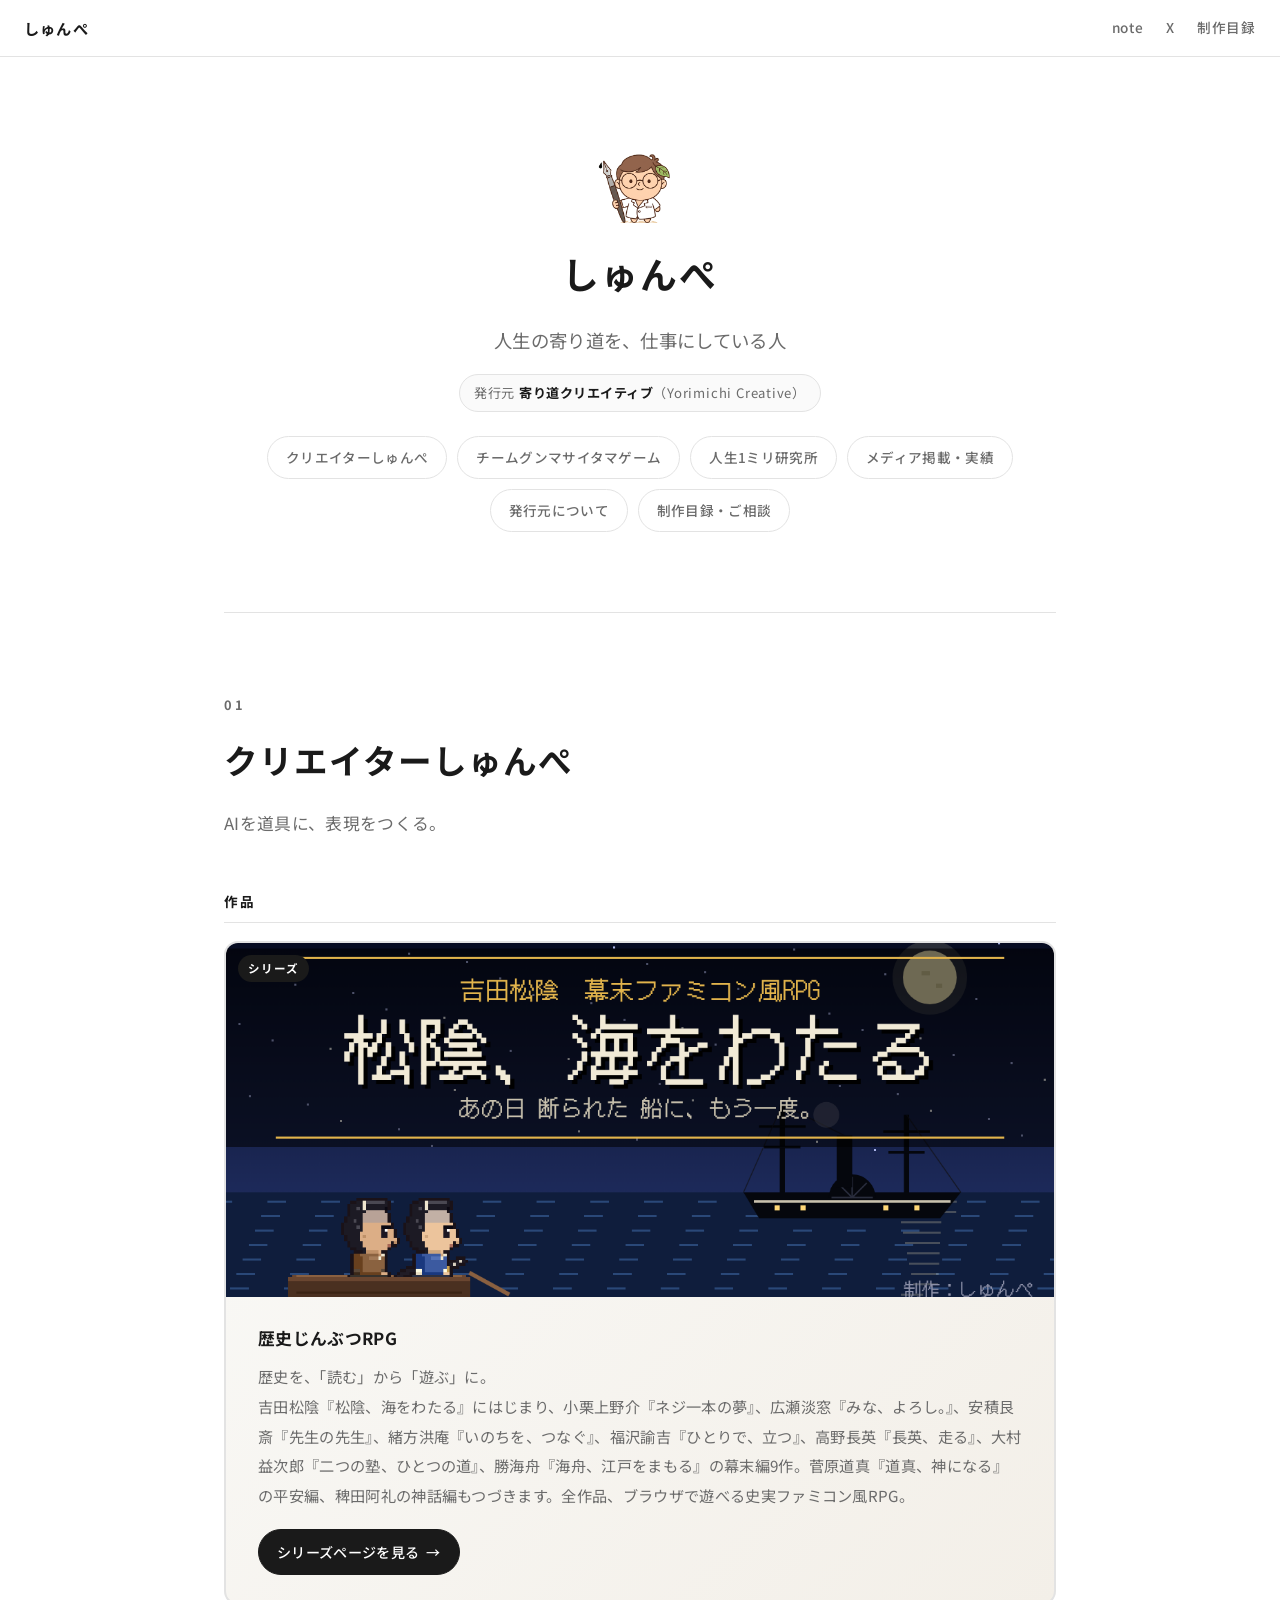
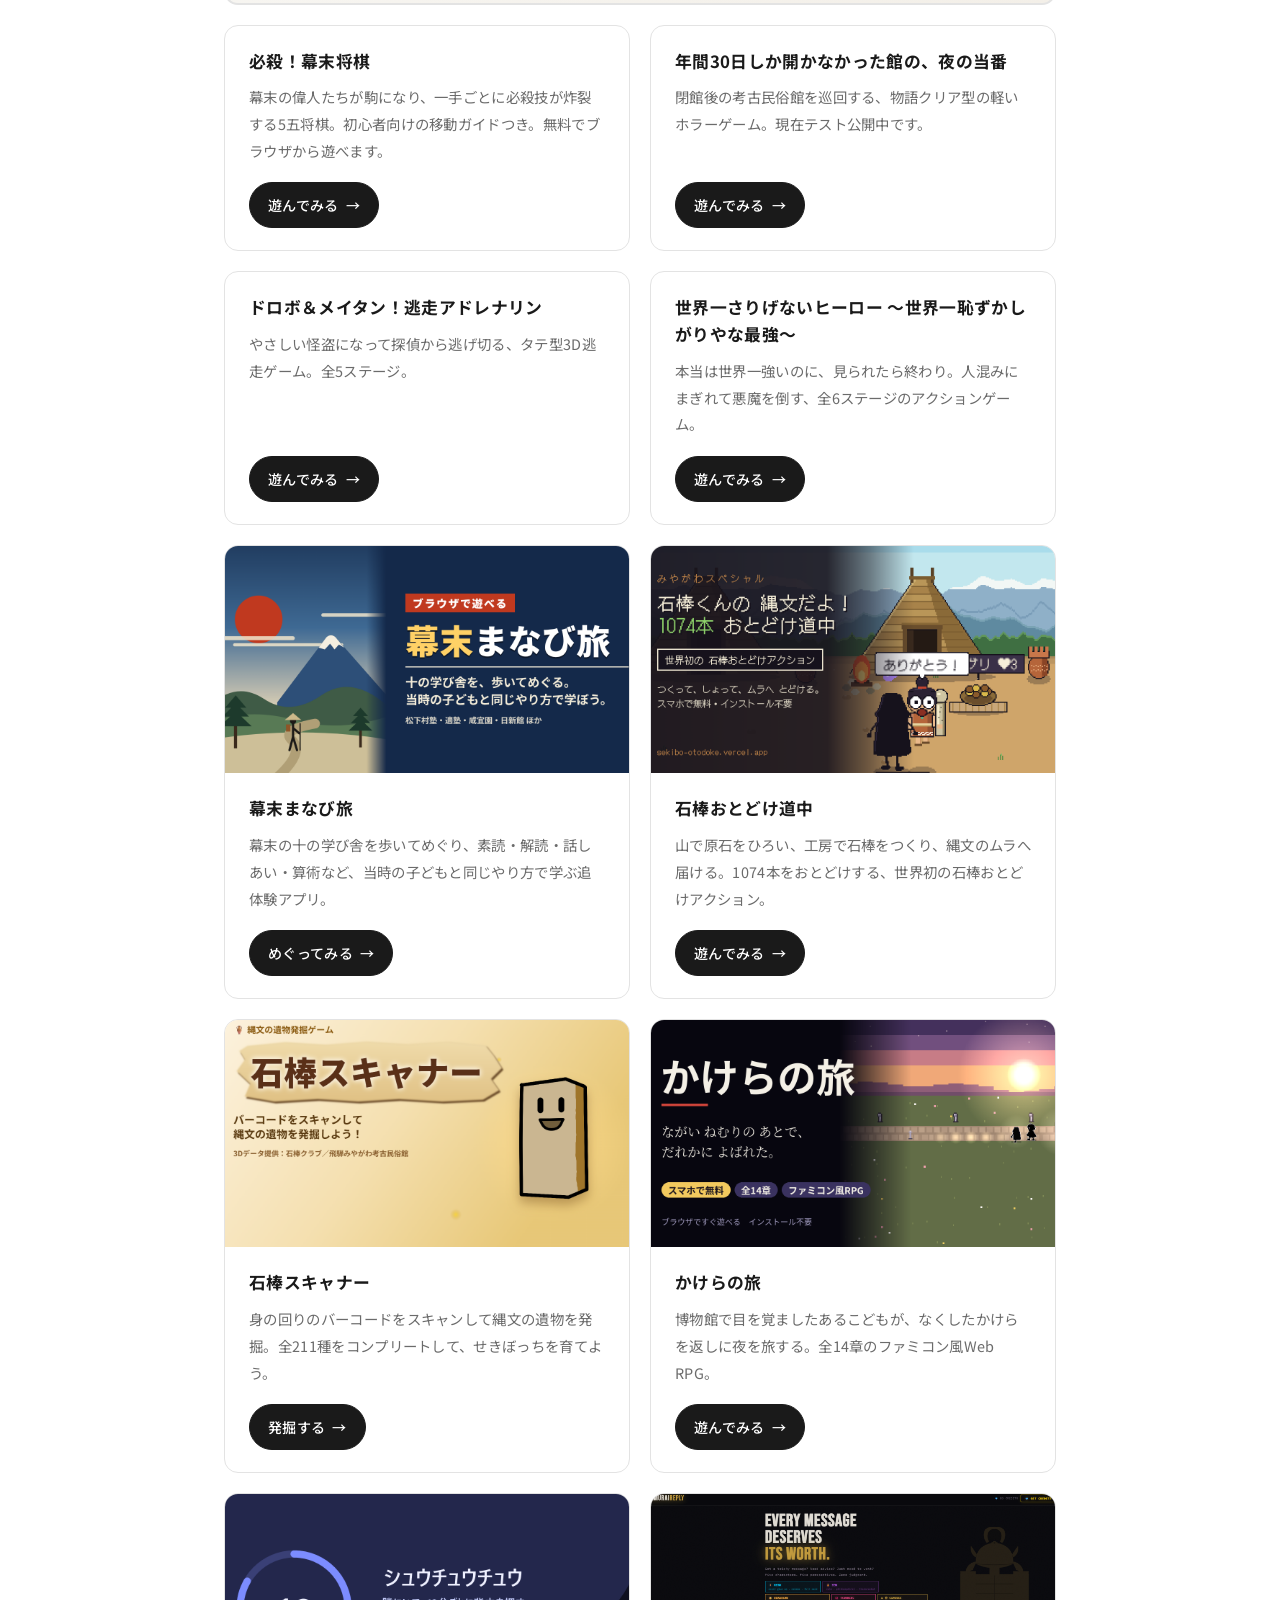
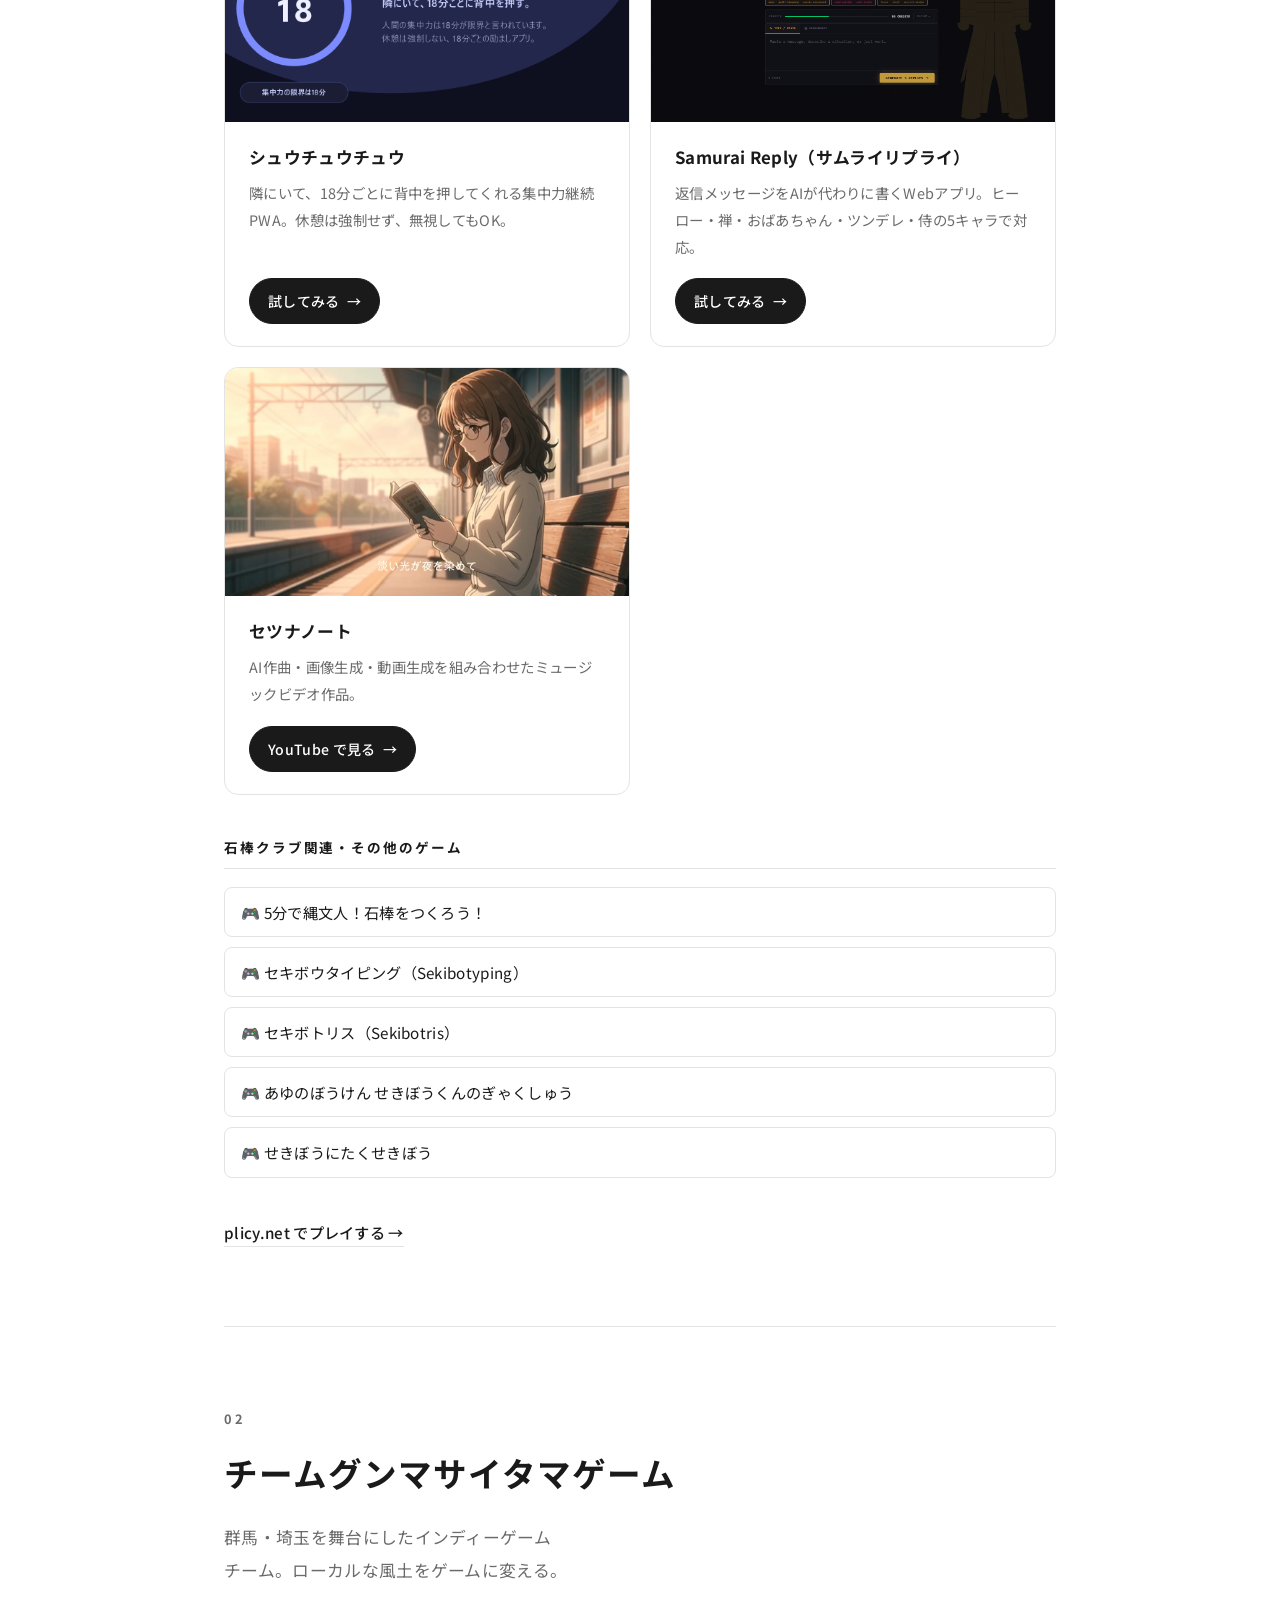
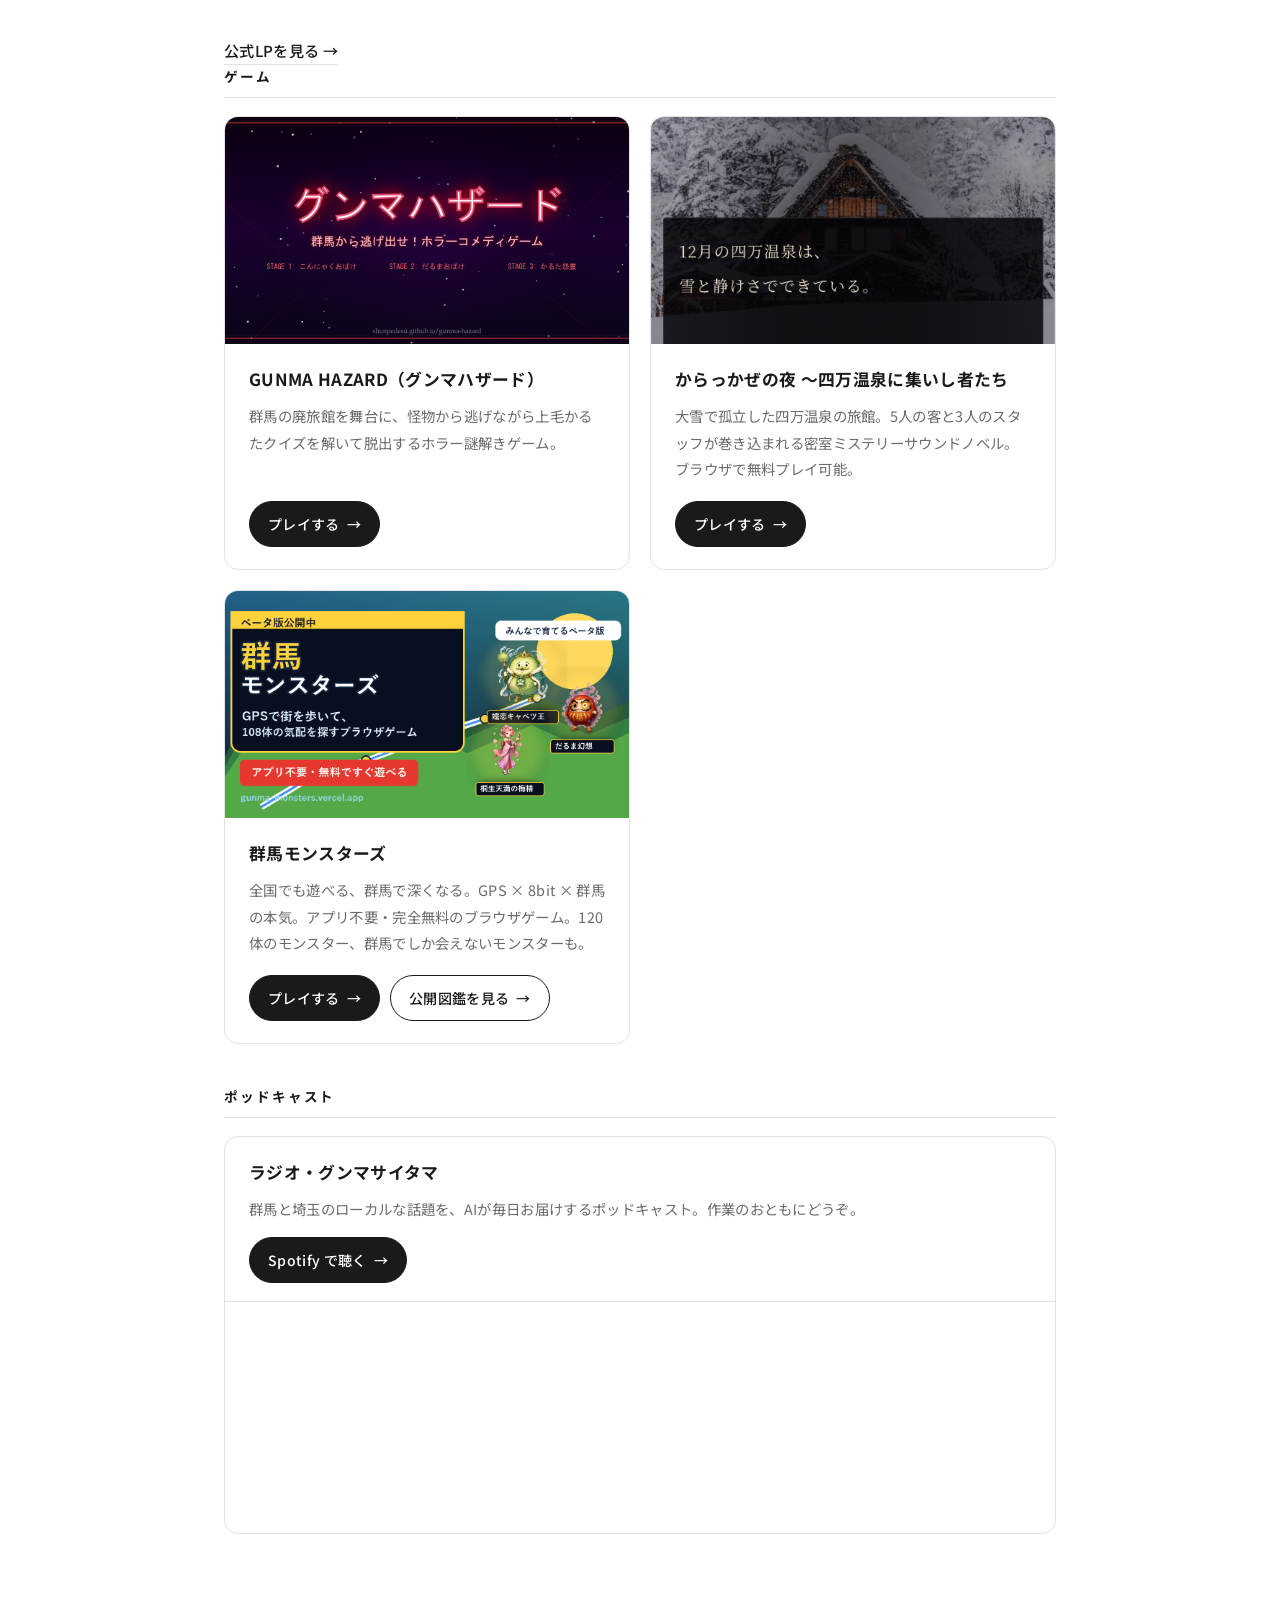
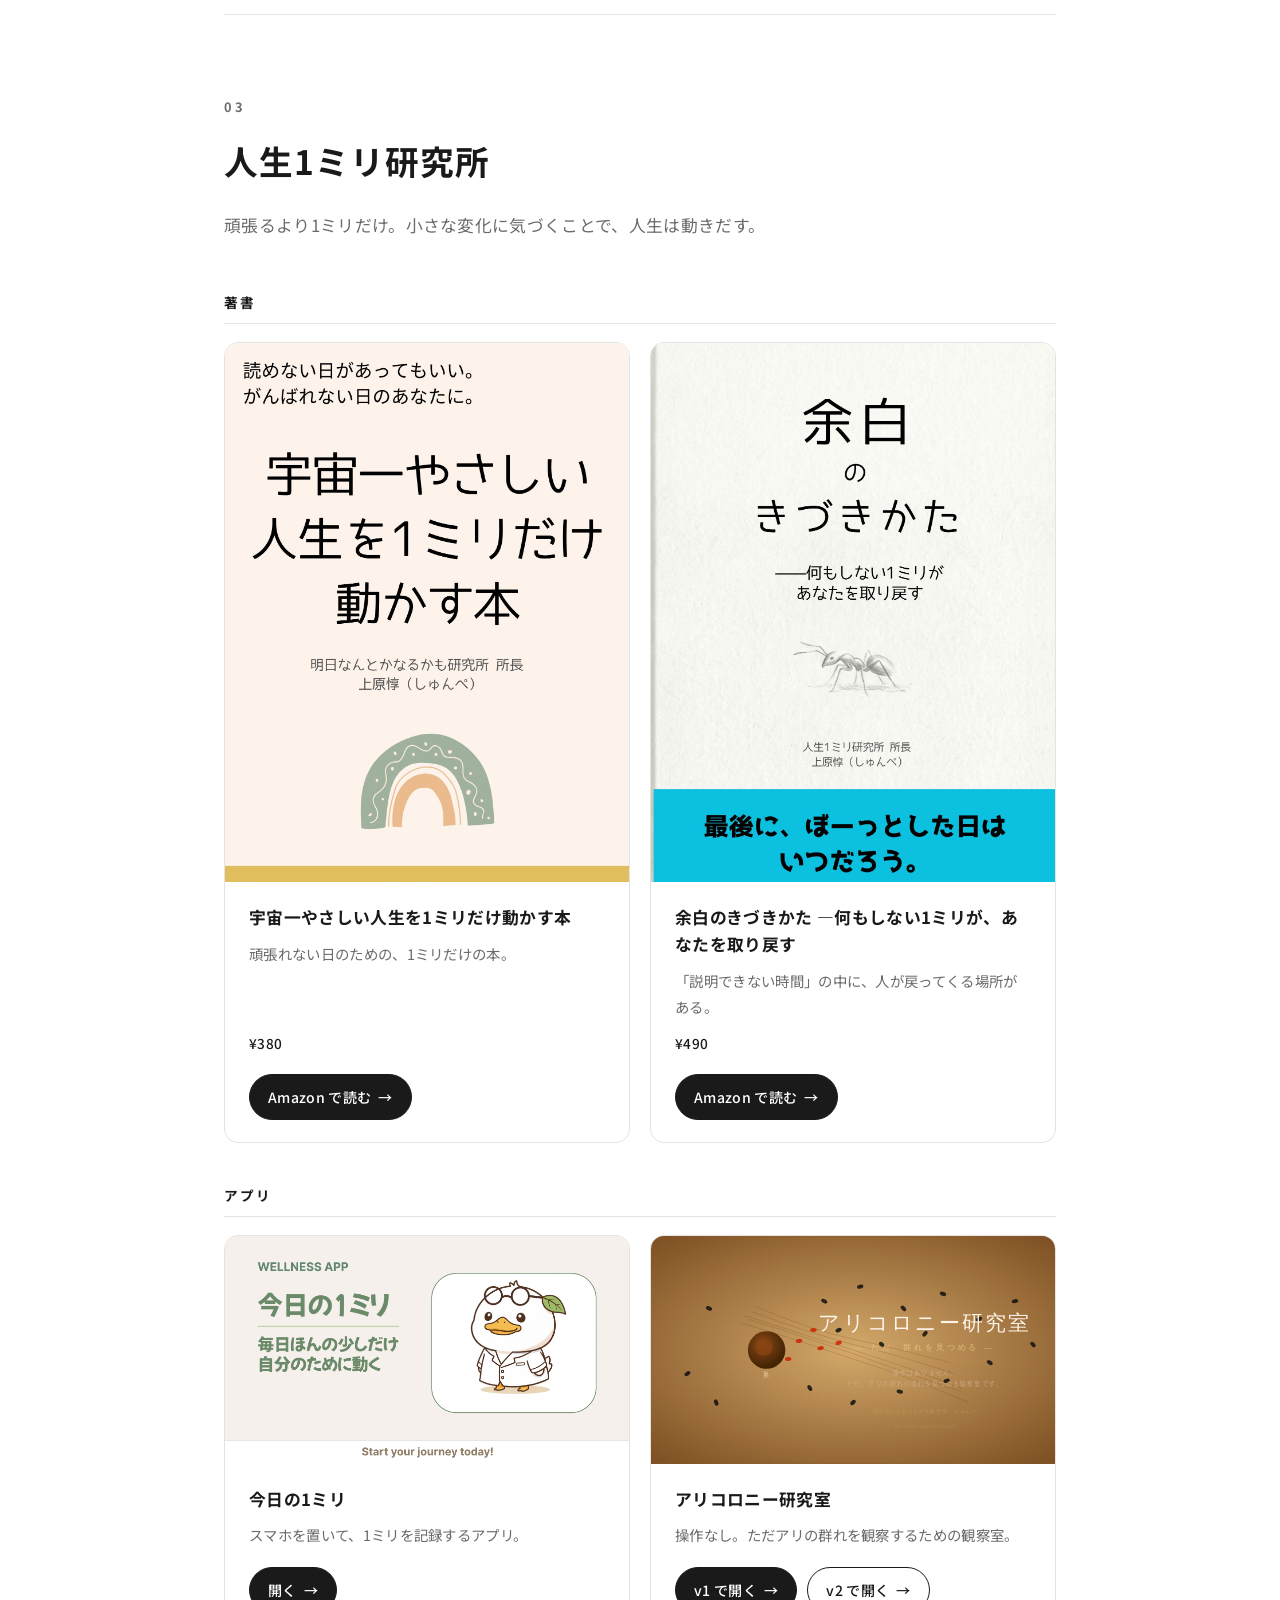
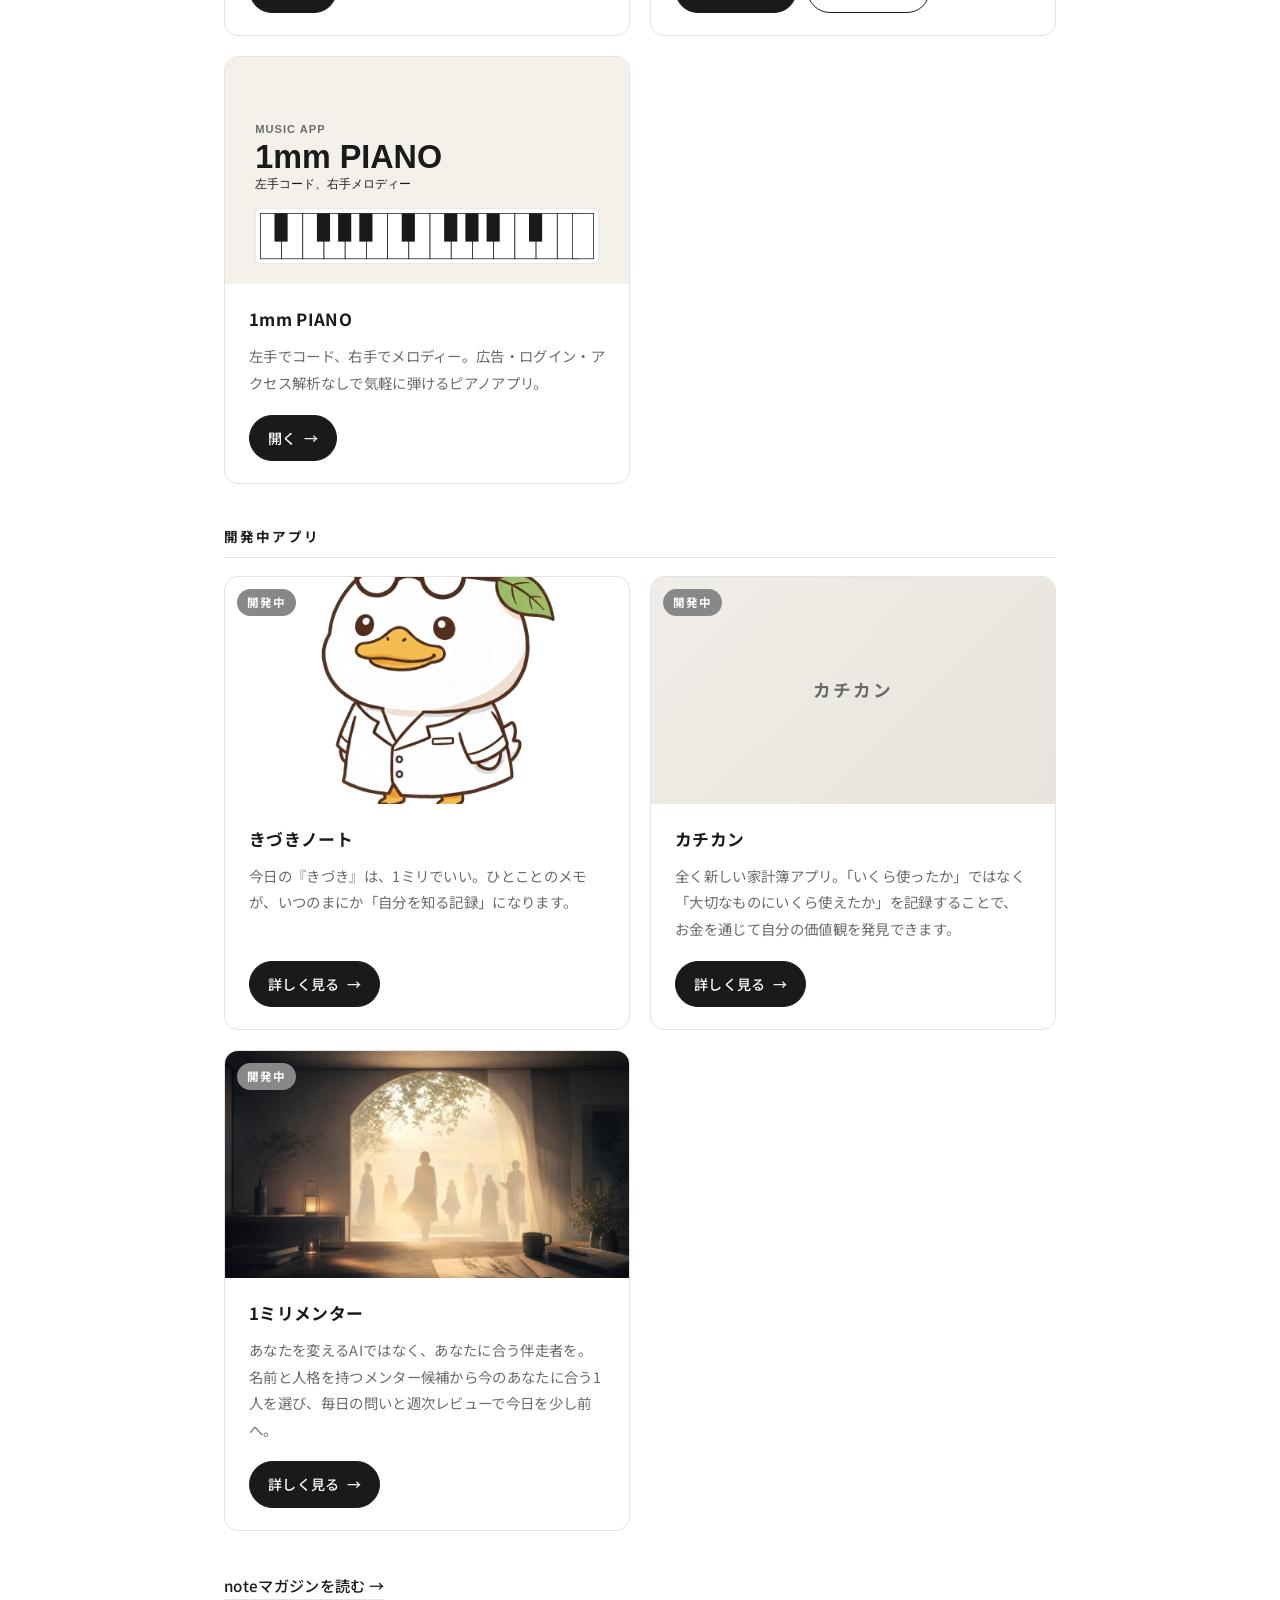
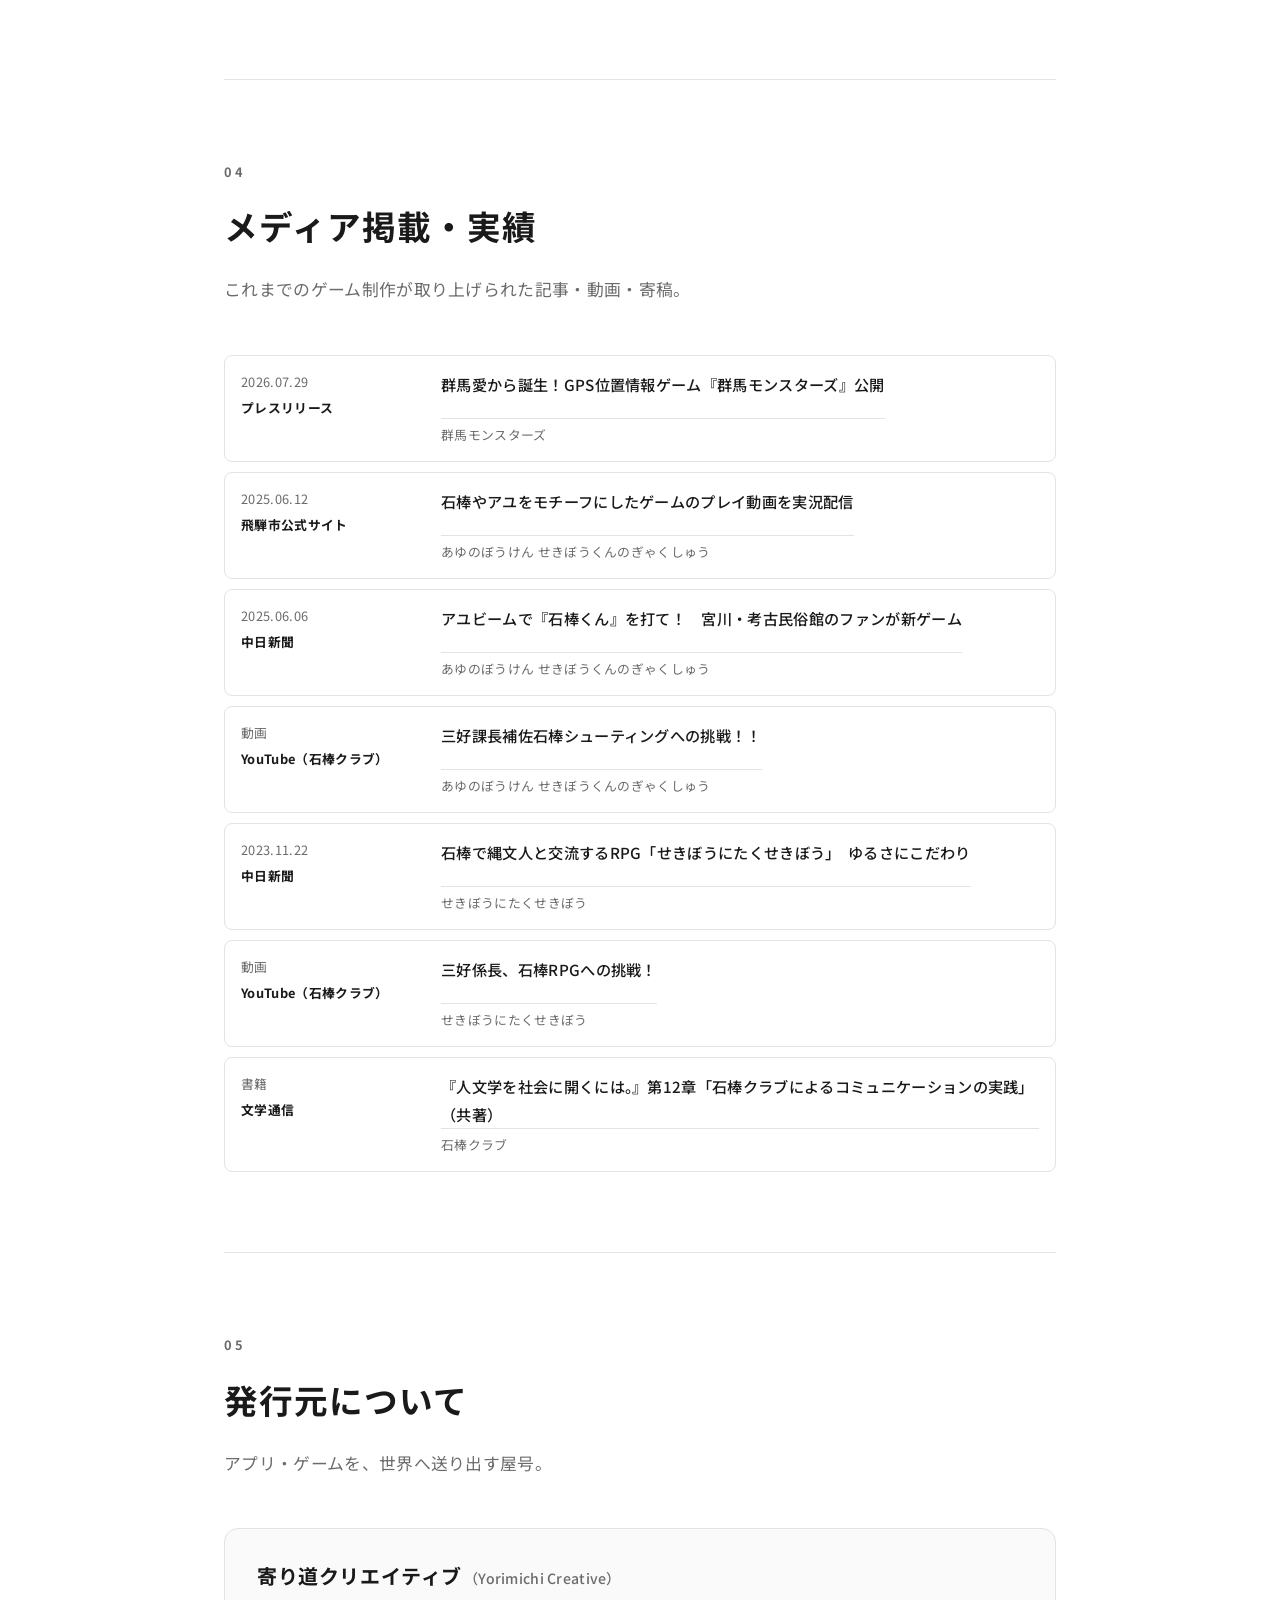
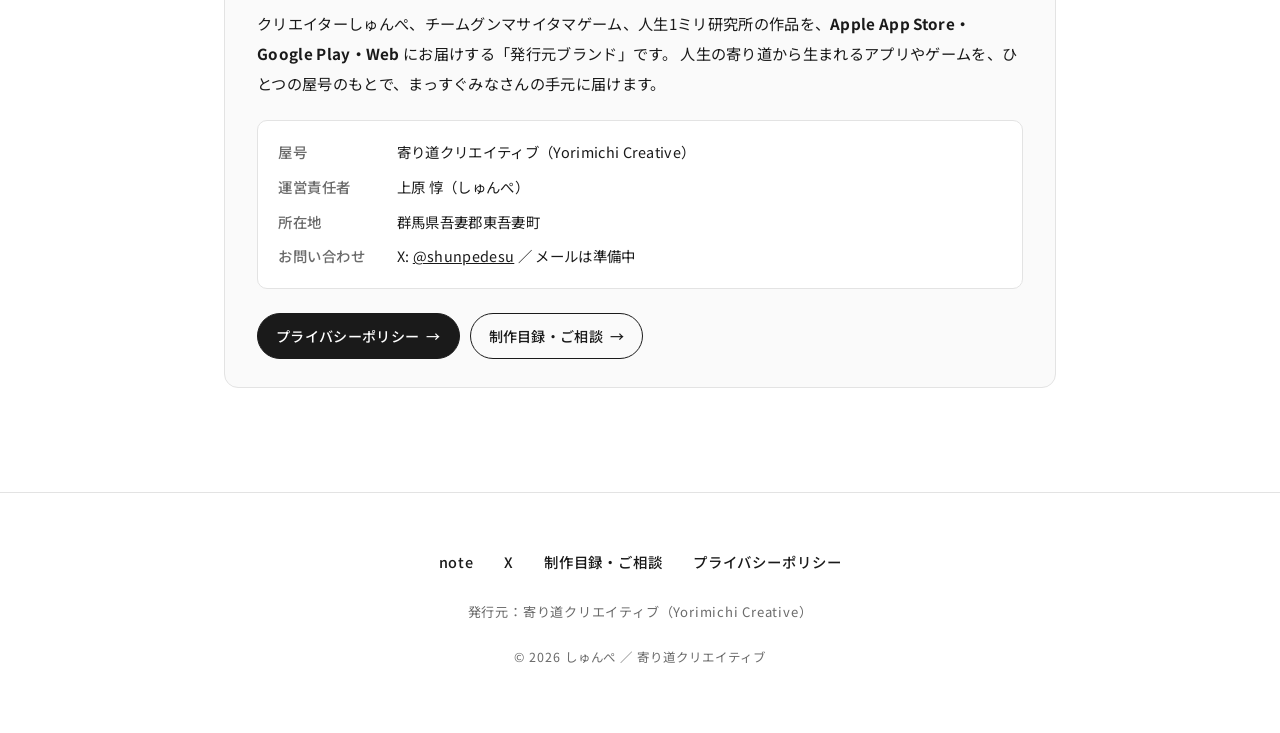
==== commit 14998a12: "Add Bakumatsu Shogi to portfolio" ====
--- a/index.html
+++ b/index.html
@@ -85,7 +85,15 @@
               </div>
             </div>
           </article>
-          <article class="card reveal" style="--delay:0.06s">
+          <article class="card reveal" style="--delay:0.03s">
+            <div class="card__body">
+              <h4 class="card__title">必殺！幕末将棋</h4>
+              <p class="card__desc">幕末の偉人たちが駒になり、一手ごとに必殺技が炸裂する5五将棋。初心者向けの移動ガイドつき。無料でブラウザから遊べます。</p>
+              <div class="card__actions">
+                <a class="btn" href="https://bakumatsu-shogi.vercel.app/" target="_blank" rel="noopener noreferrer">遊んでみる<span aria-hidden="true">&rarr;</span></a>
+              </div>
+            </div>
+          </article>          <article class="card reveal" style="--delay:0.06s">
             <div class="card__body">
               <h4 class="card__title">年間30日しか開かなかった館の、夜の当番</h4>
               <p class="card__desc">閉館後の考古民俗館を巡回する、物語クリア型の軽いホラーゲーム。現在テスト公開中です。</p>
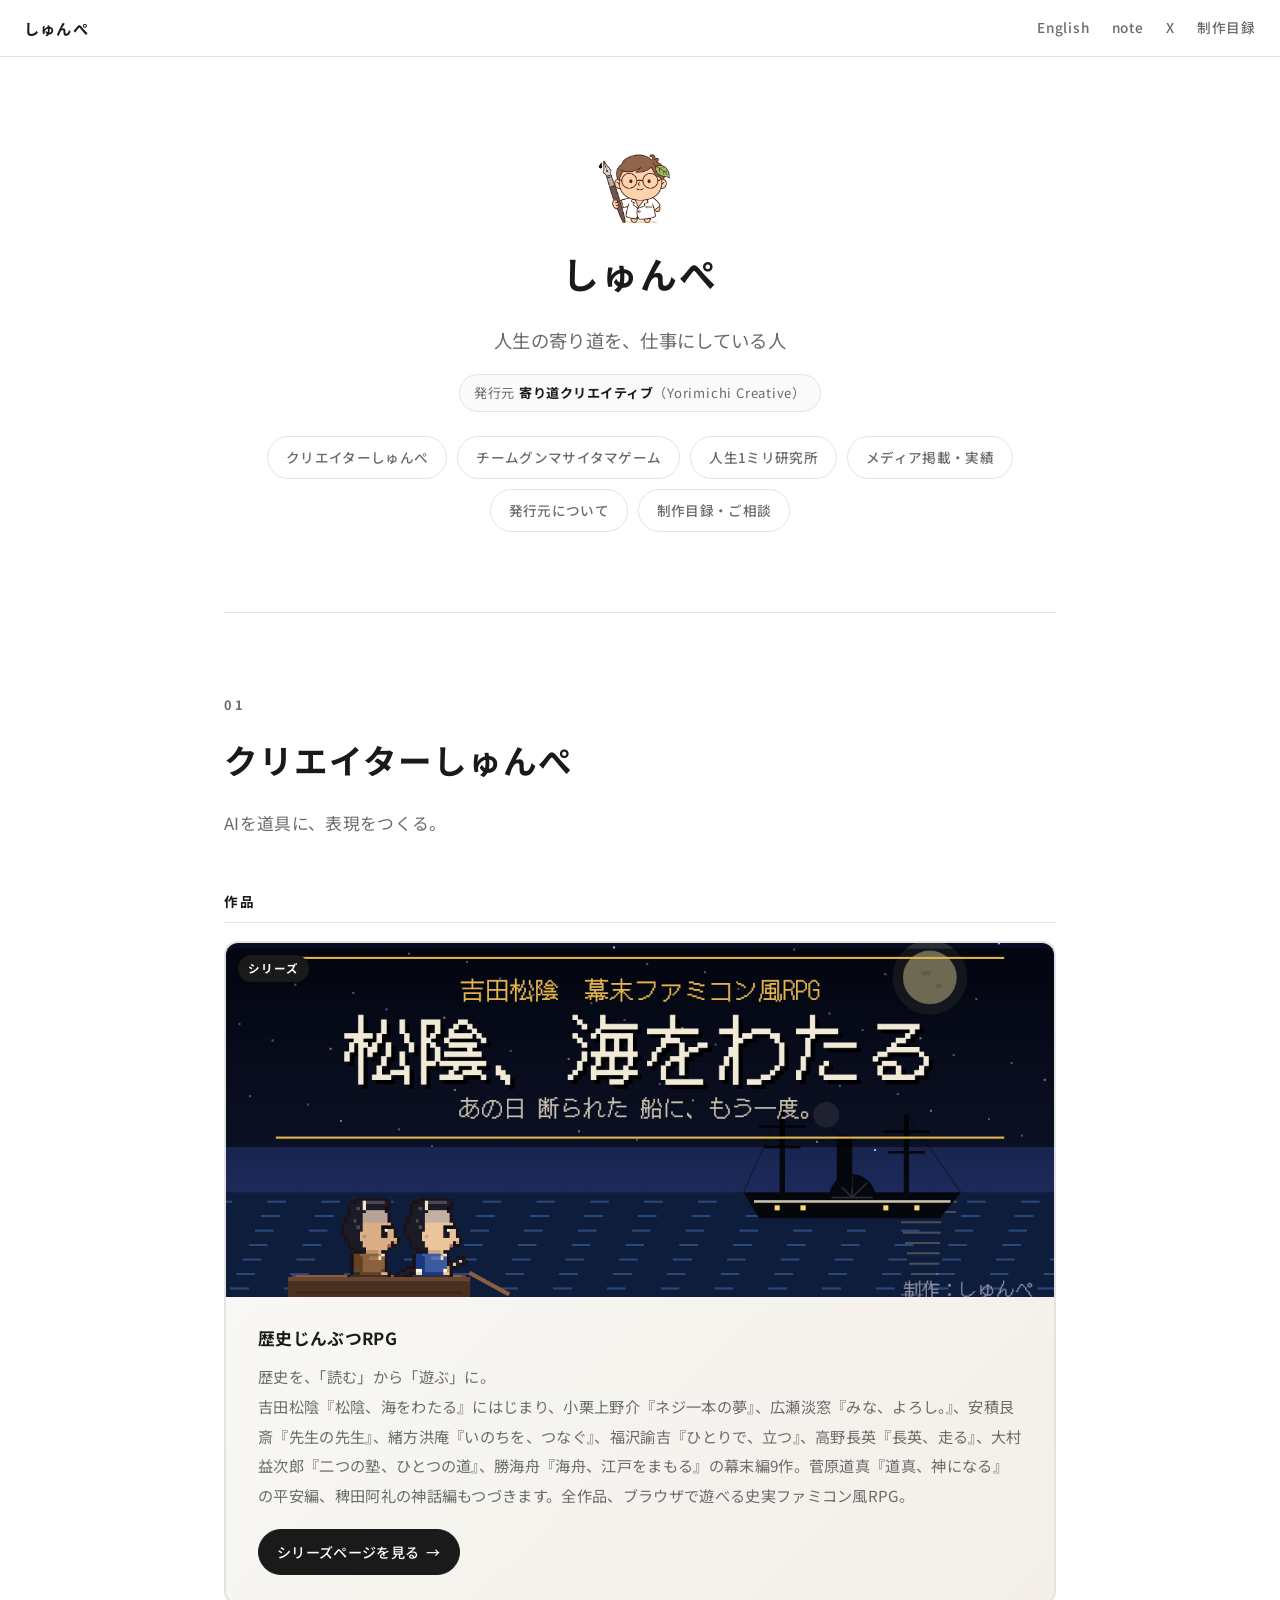
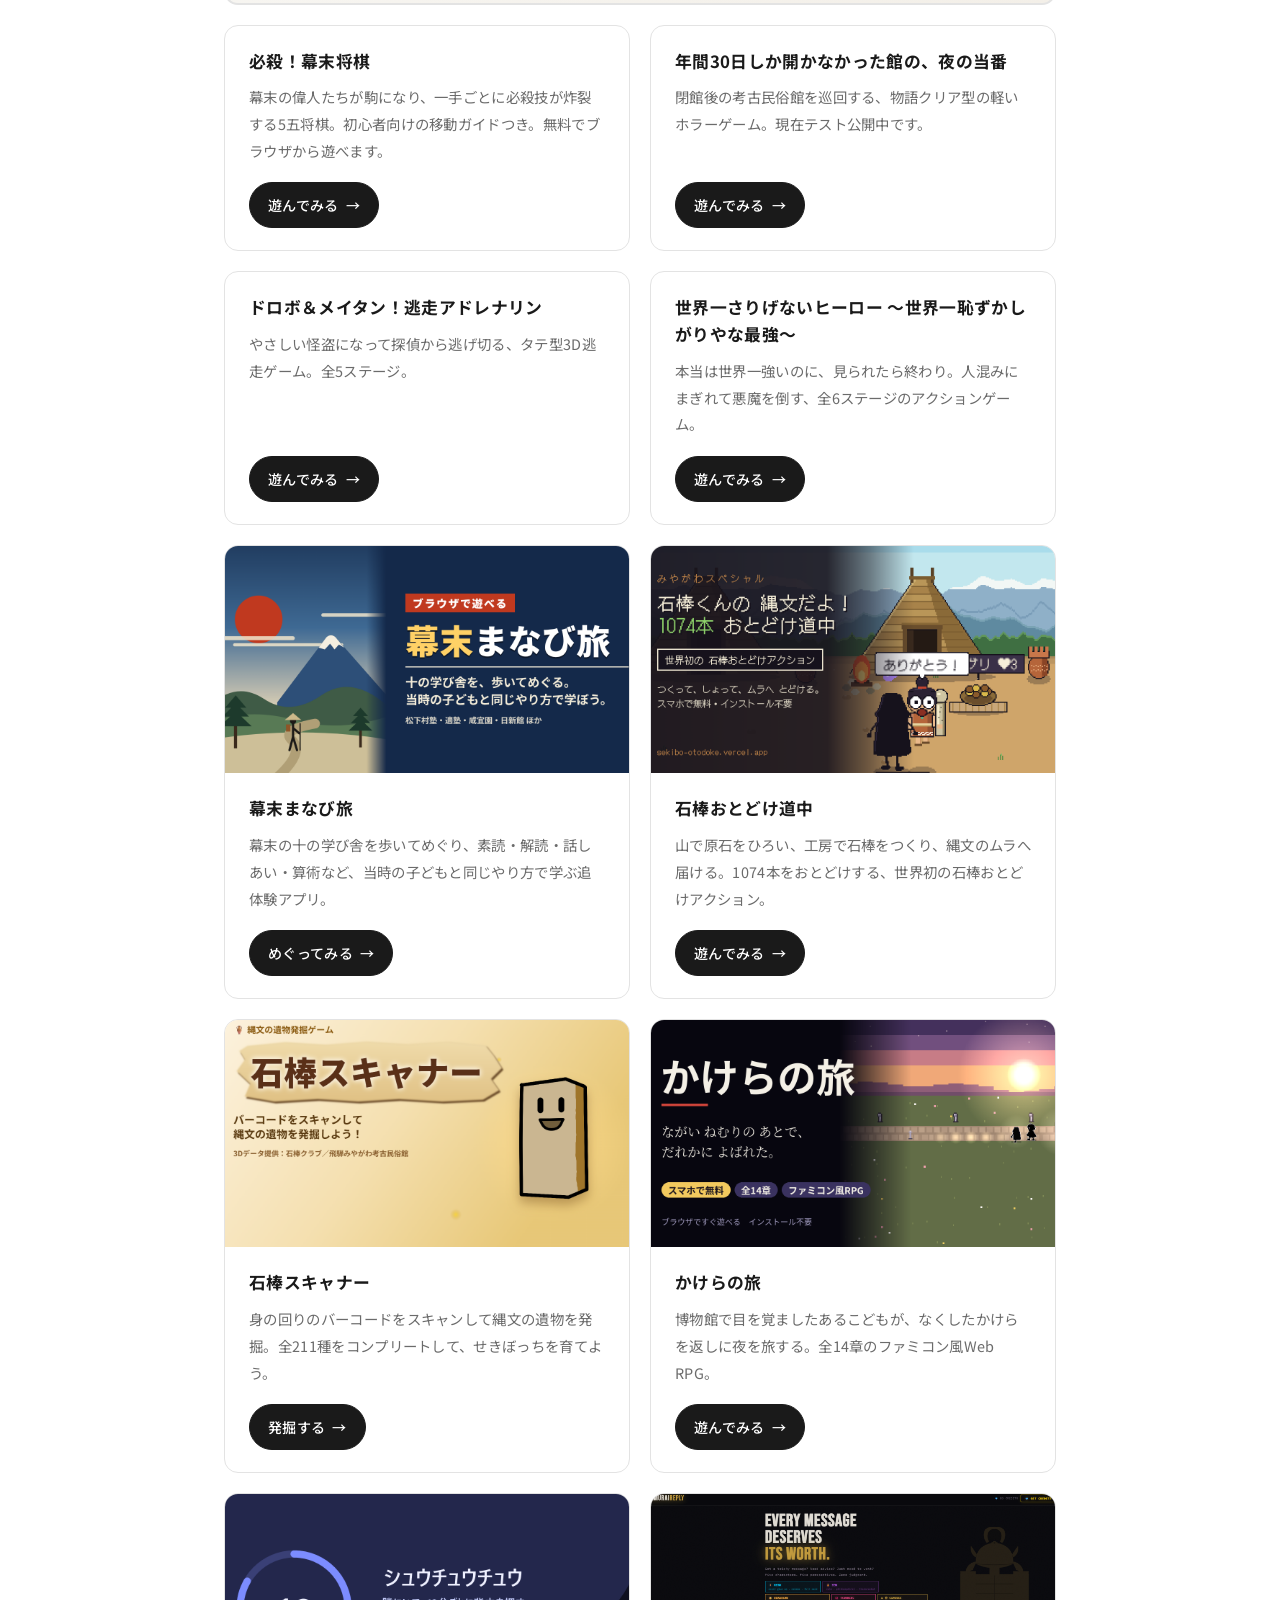
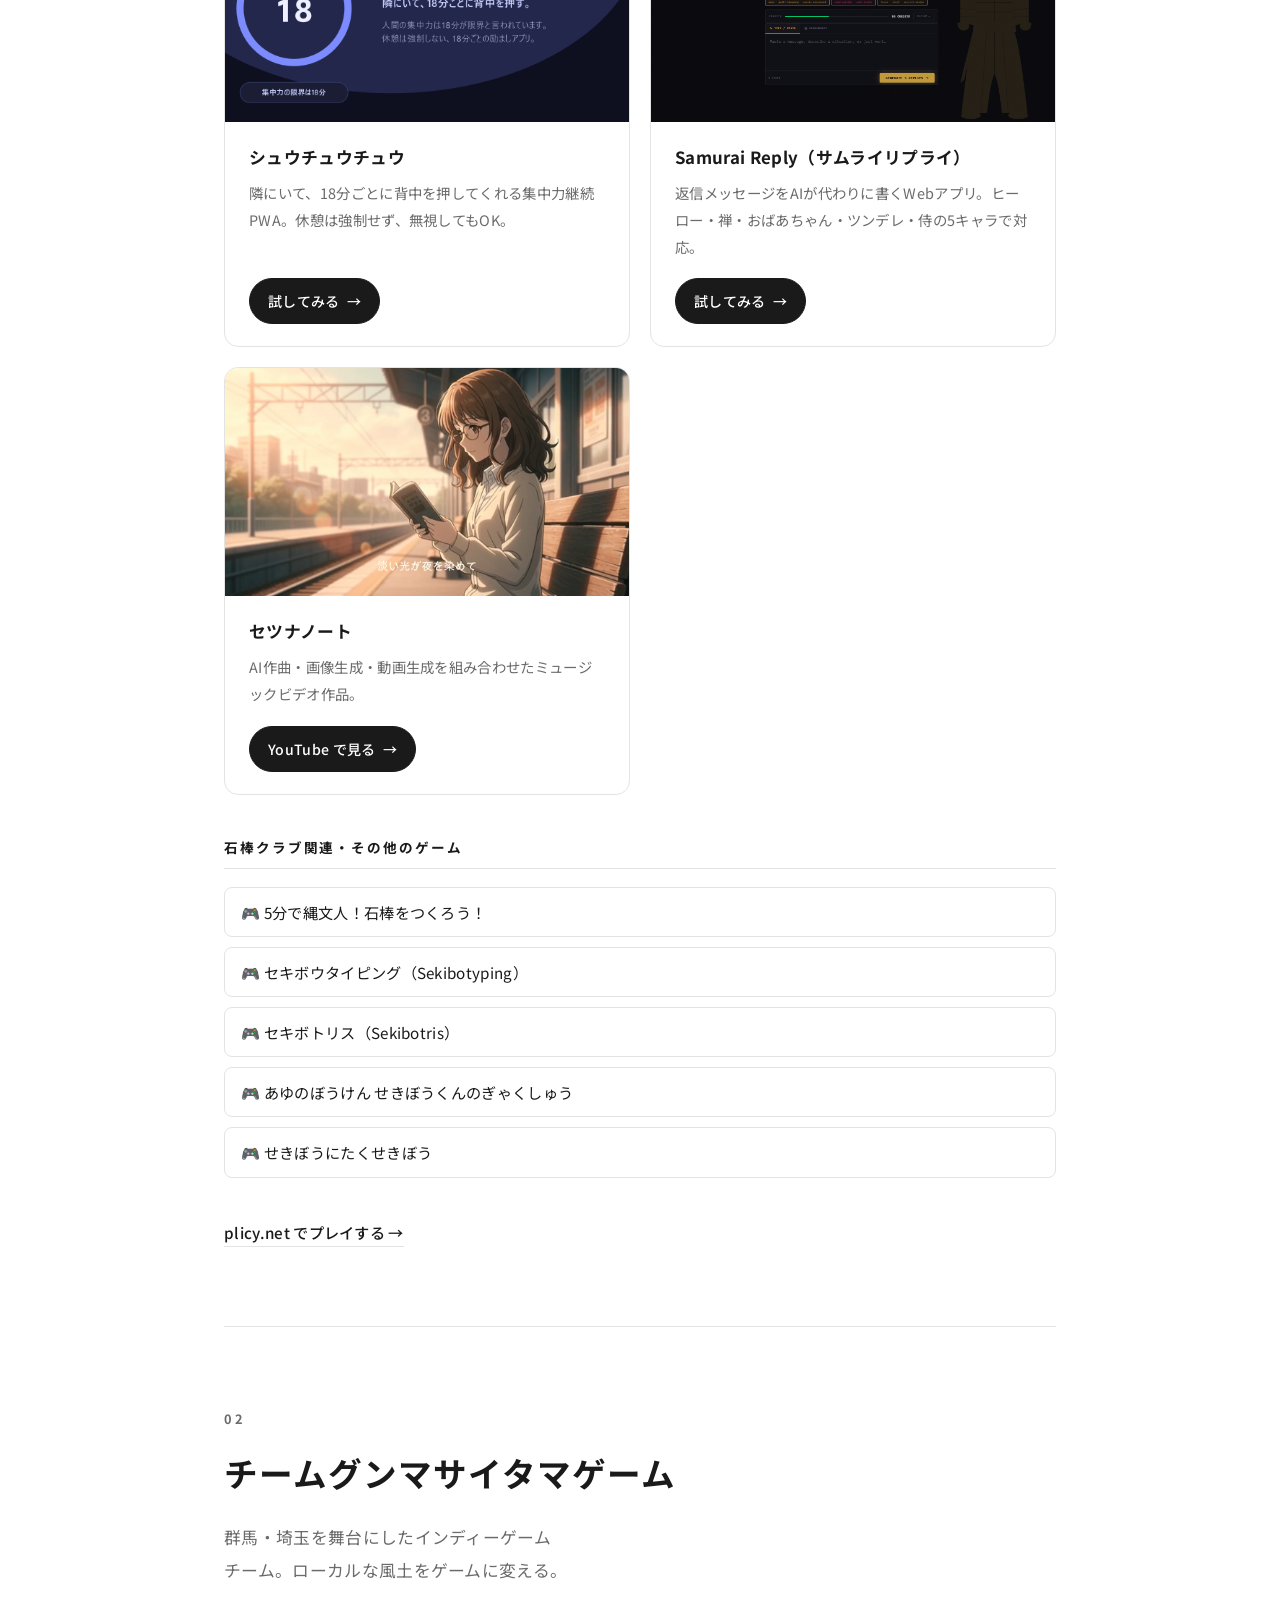
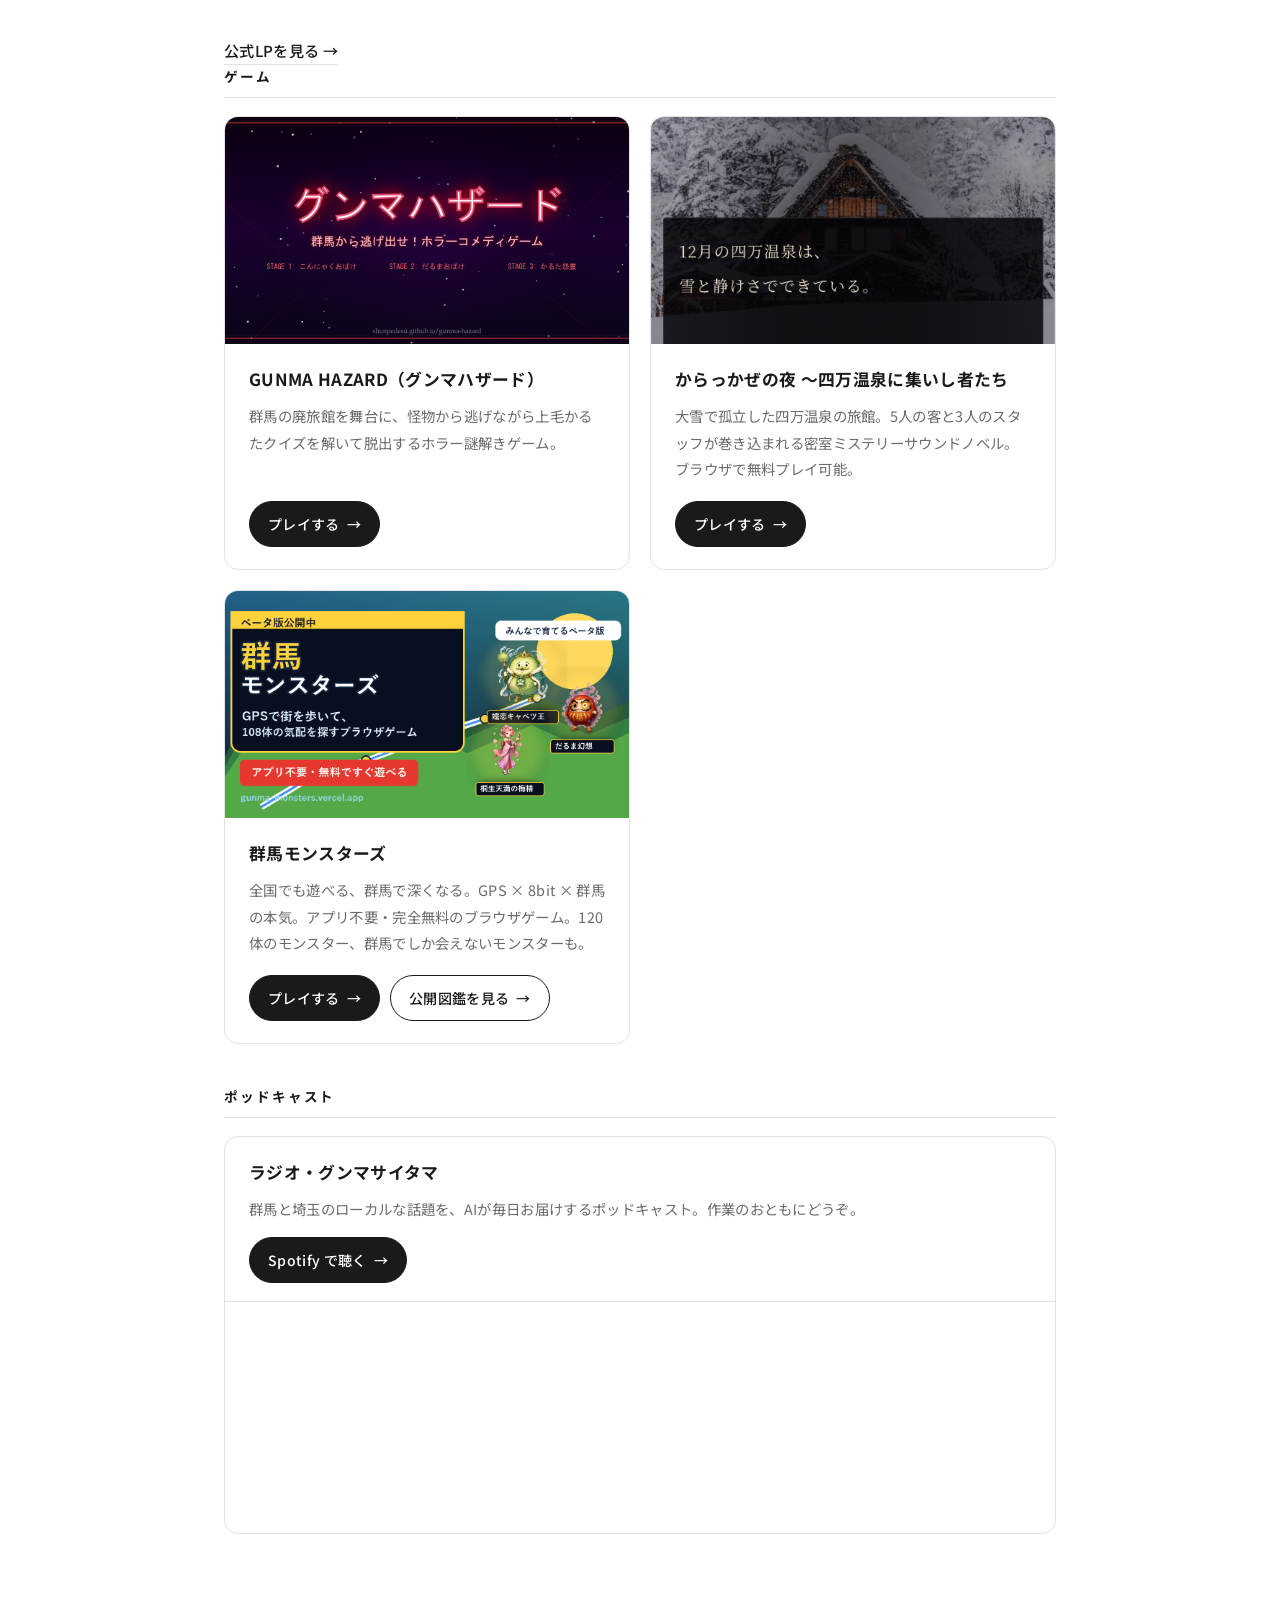
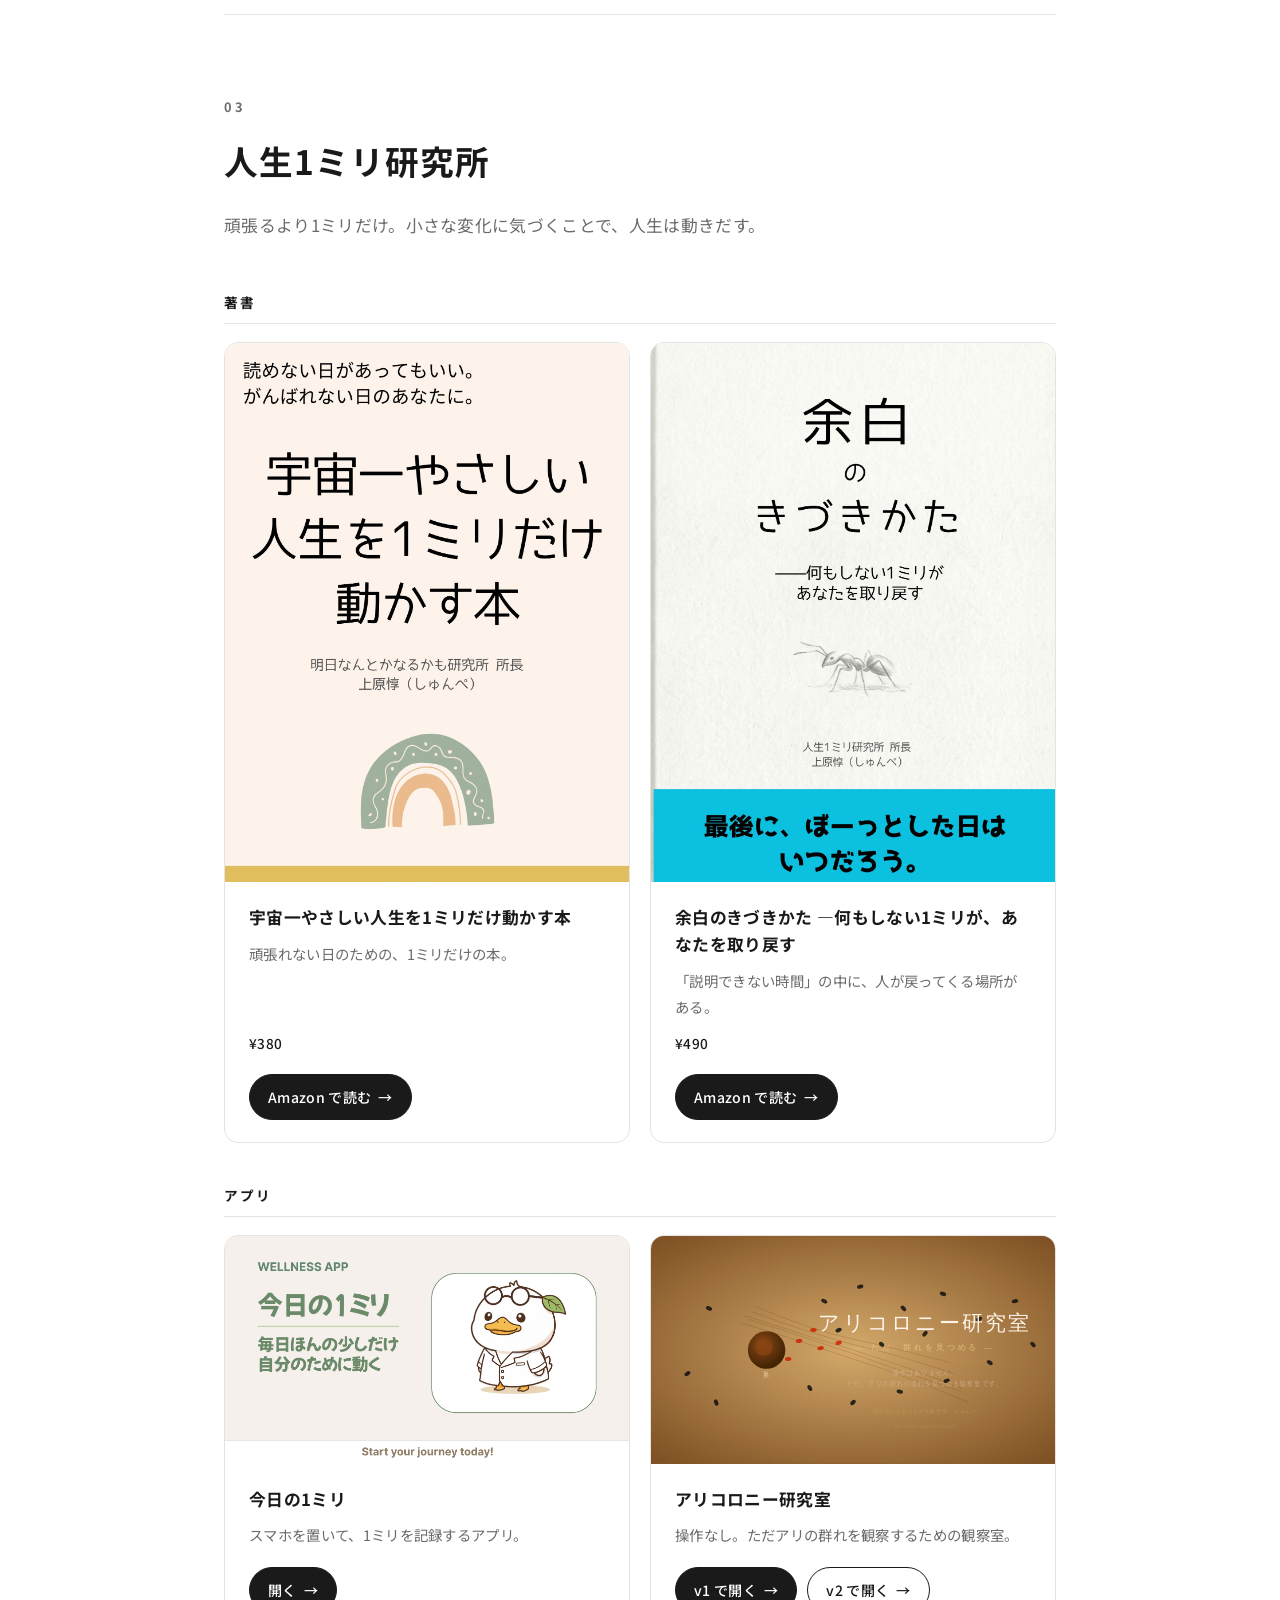
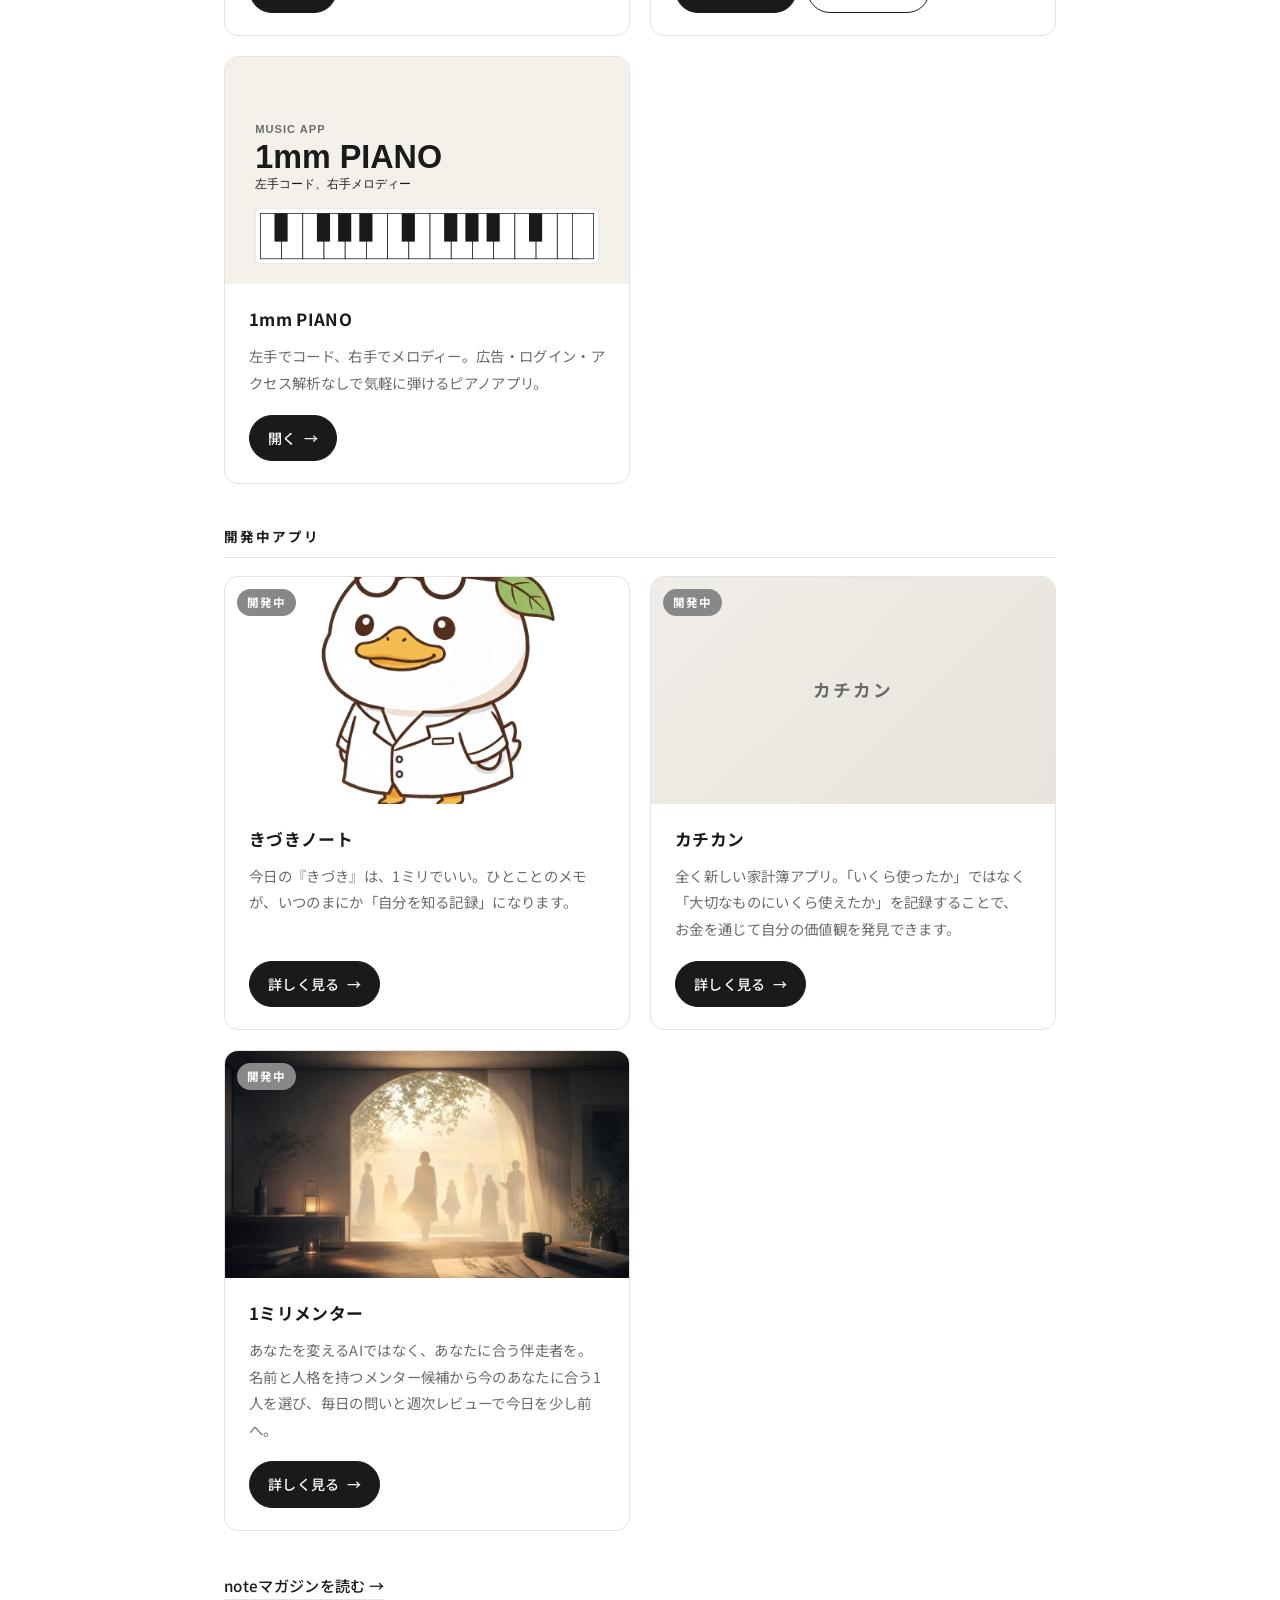
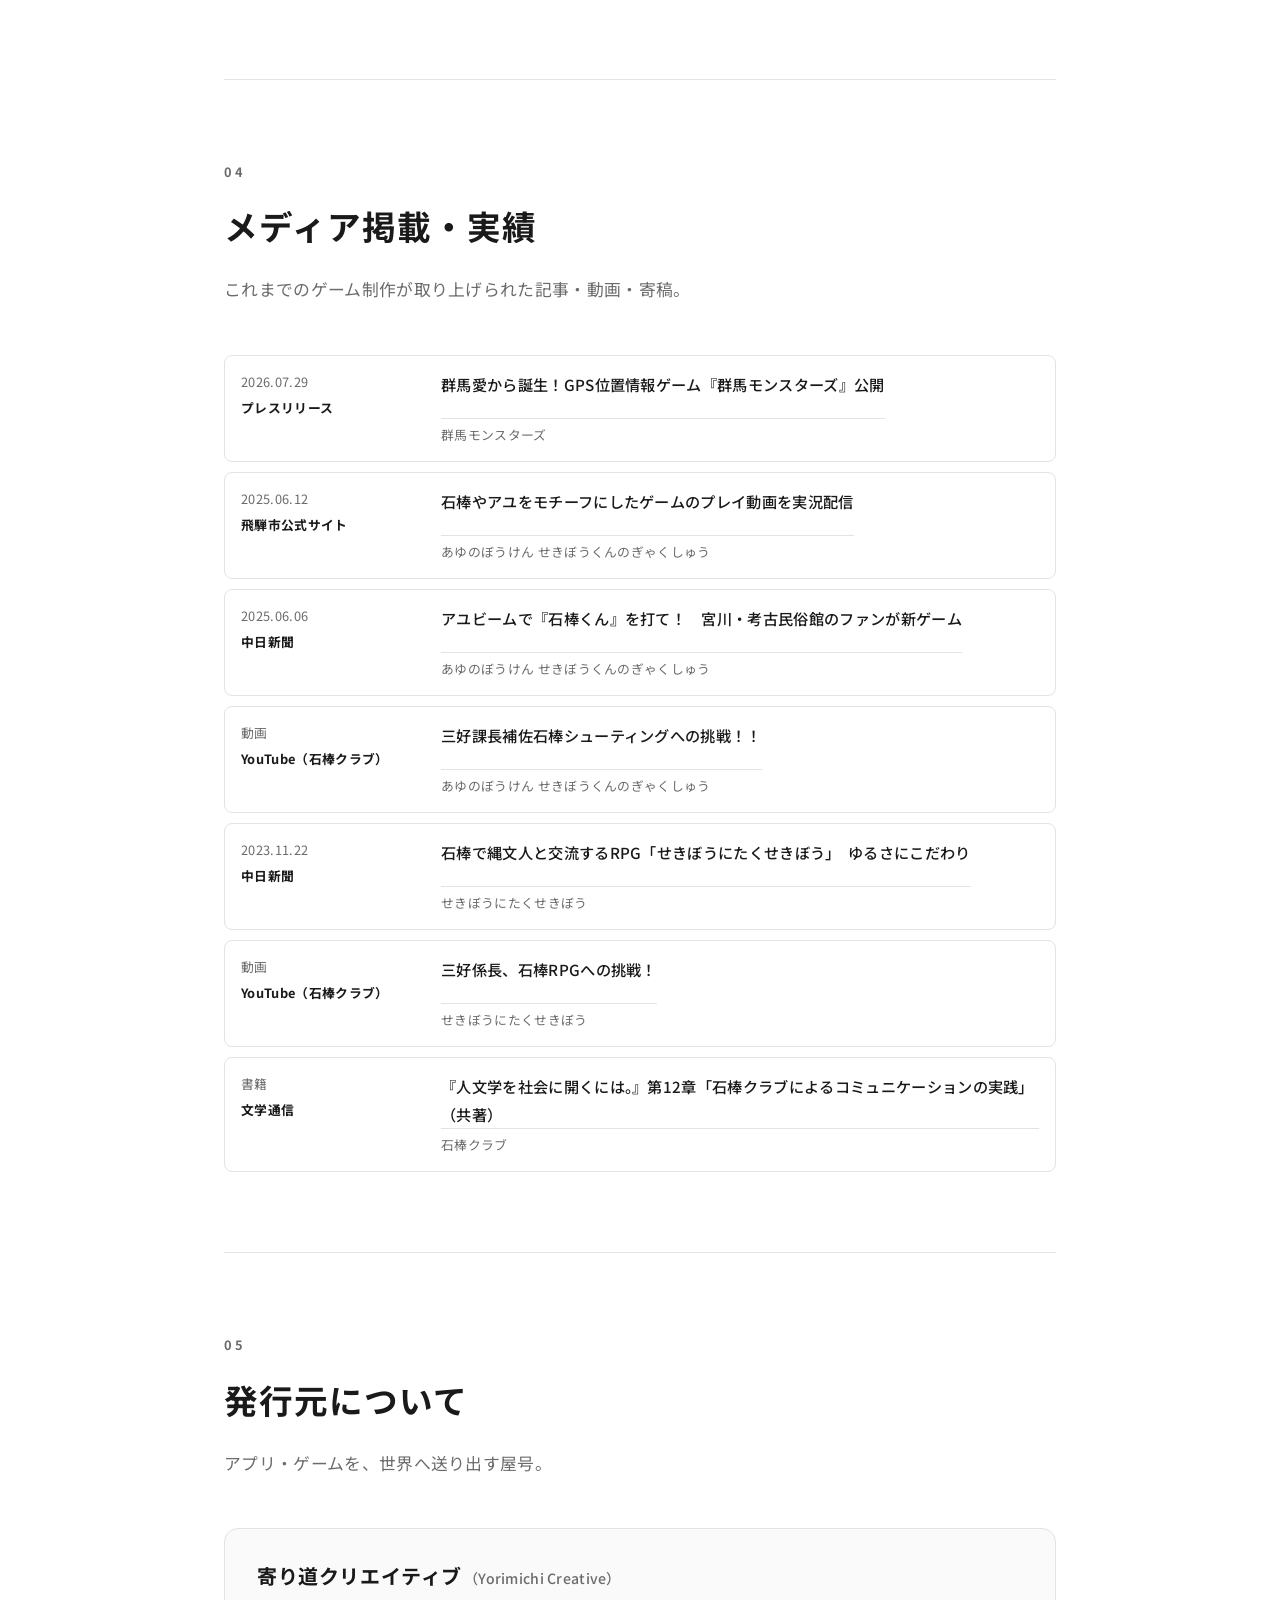
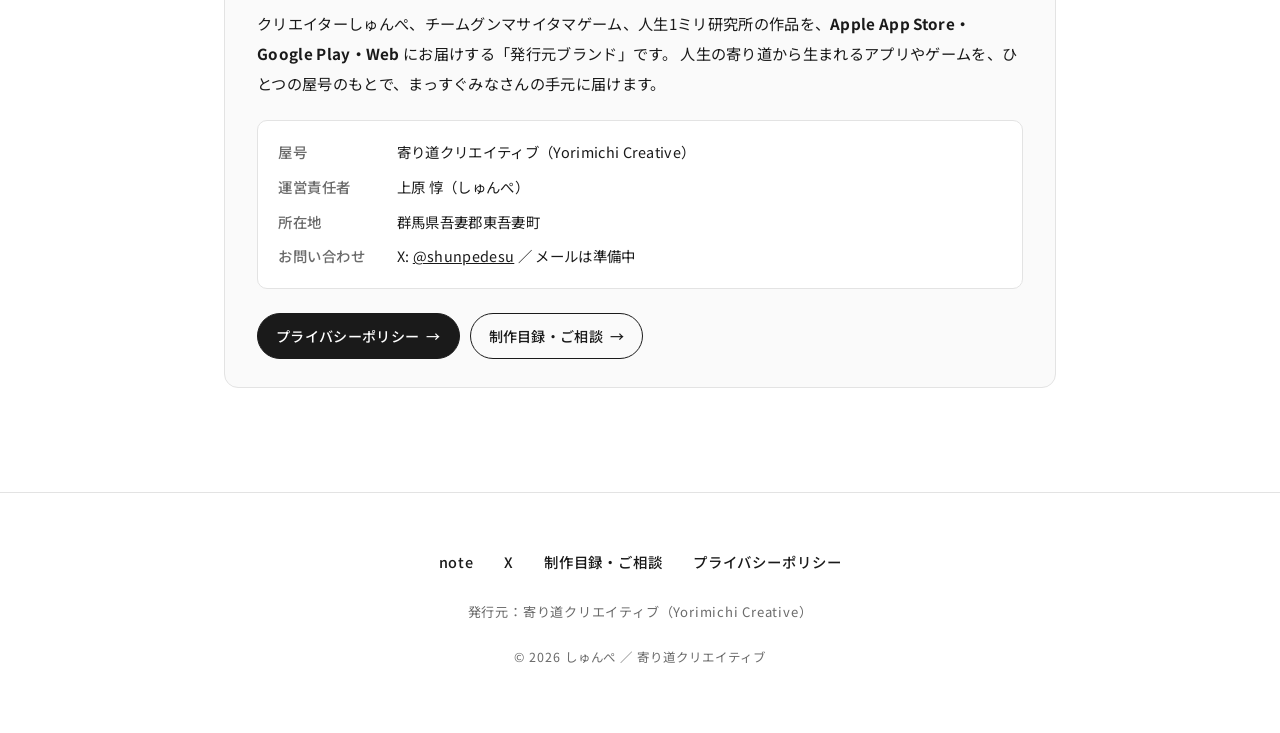
==== commit 6b95b126: "Add English portfolio pages" ====
--- a/index.html
+++ b/index.html
@@ -39,6 +39,7 @@
   <header class="site-header">
     <a class="site-header__name" href="#top">しゅんぺ</a>
     <nav class="site-header__links" aria-label="ソーシャルリンク">
+      <a href="en/" lang="en" aria-label="View this site in English">English</a>
       <a href="https://note.com/shunpedesu" target="_blank" rel="noopener noreferrer">note</a>
       <a href="https://x.com/shunpedesu" target="_blank" rel="noopener noreferrer">X</a>
       <a href="works/">制作目録</a>
